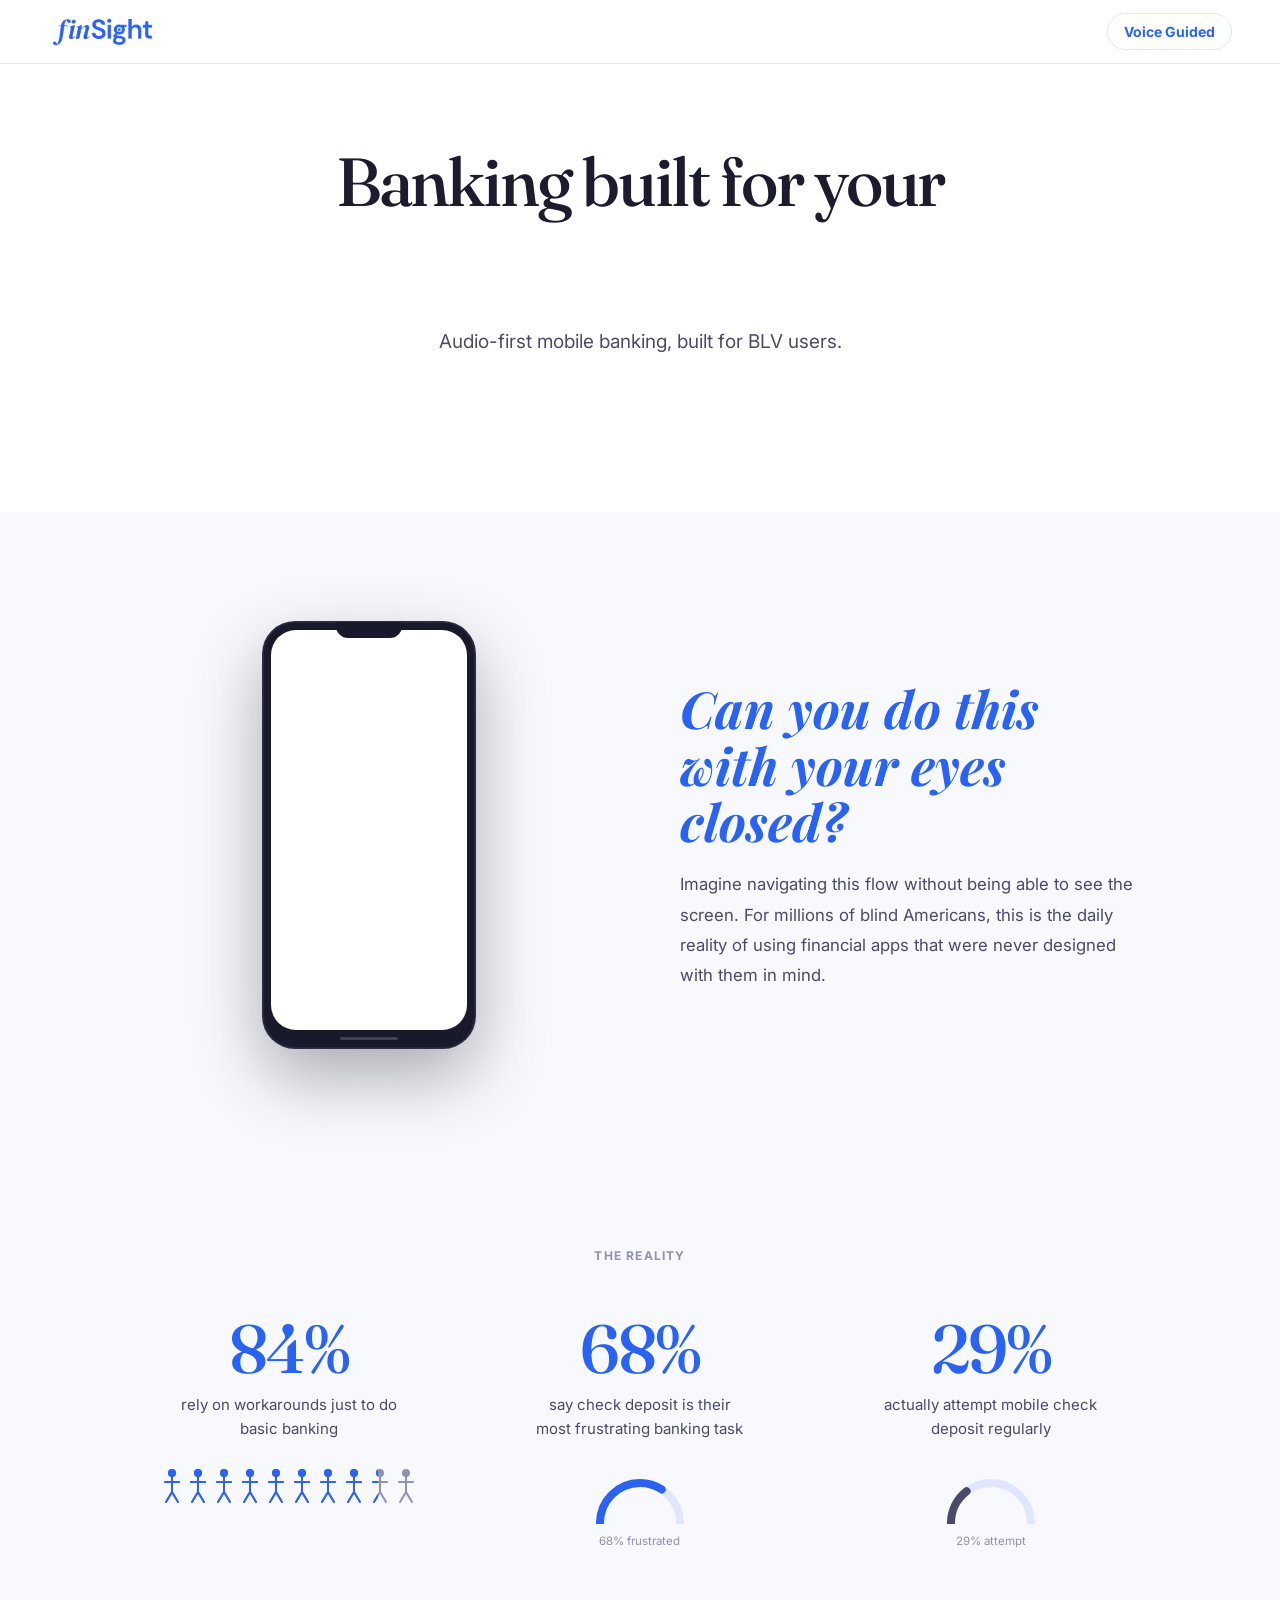
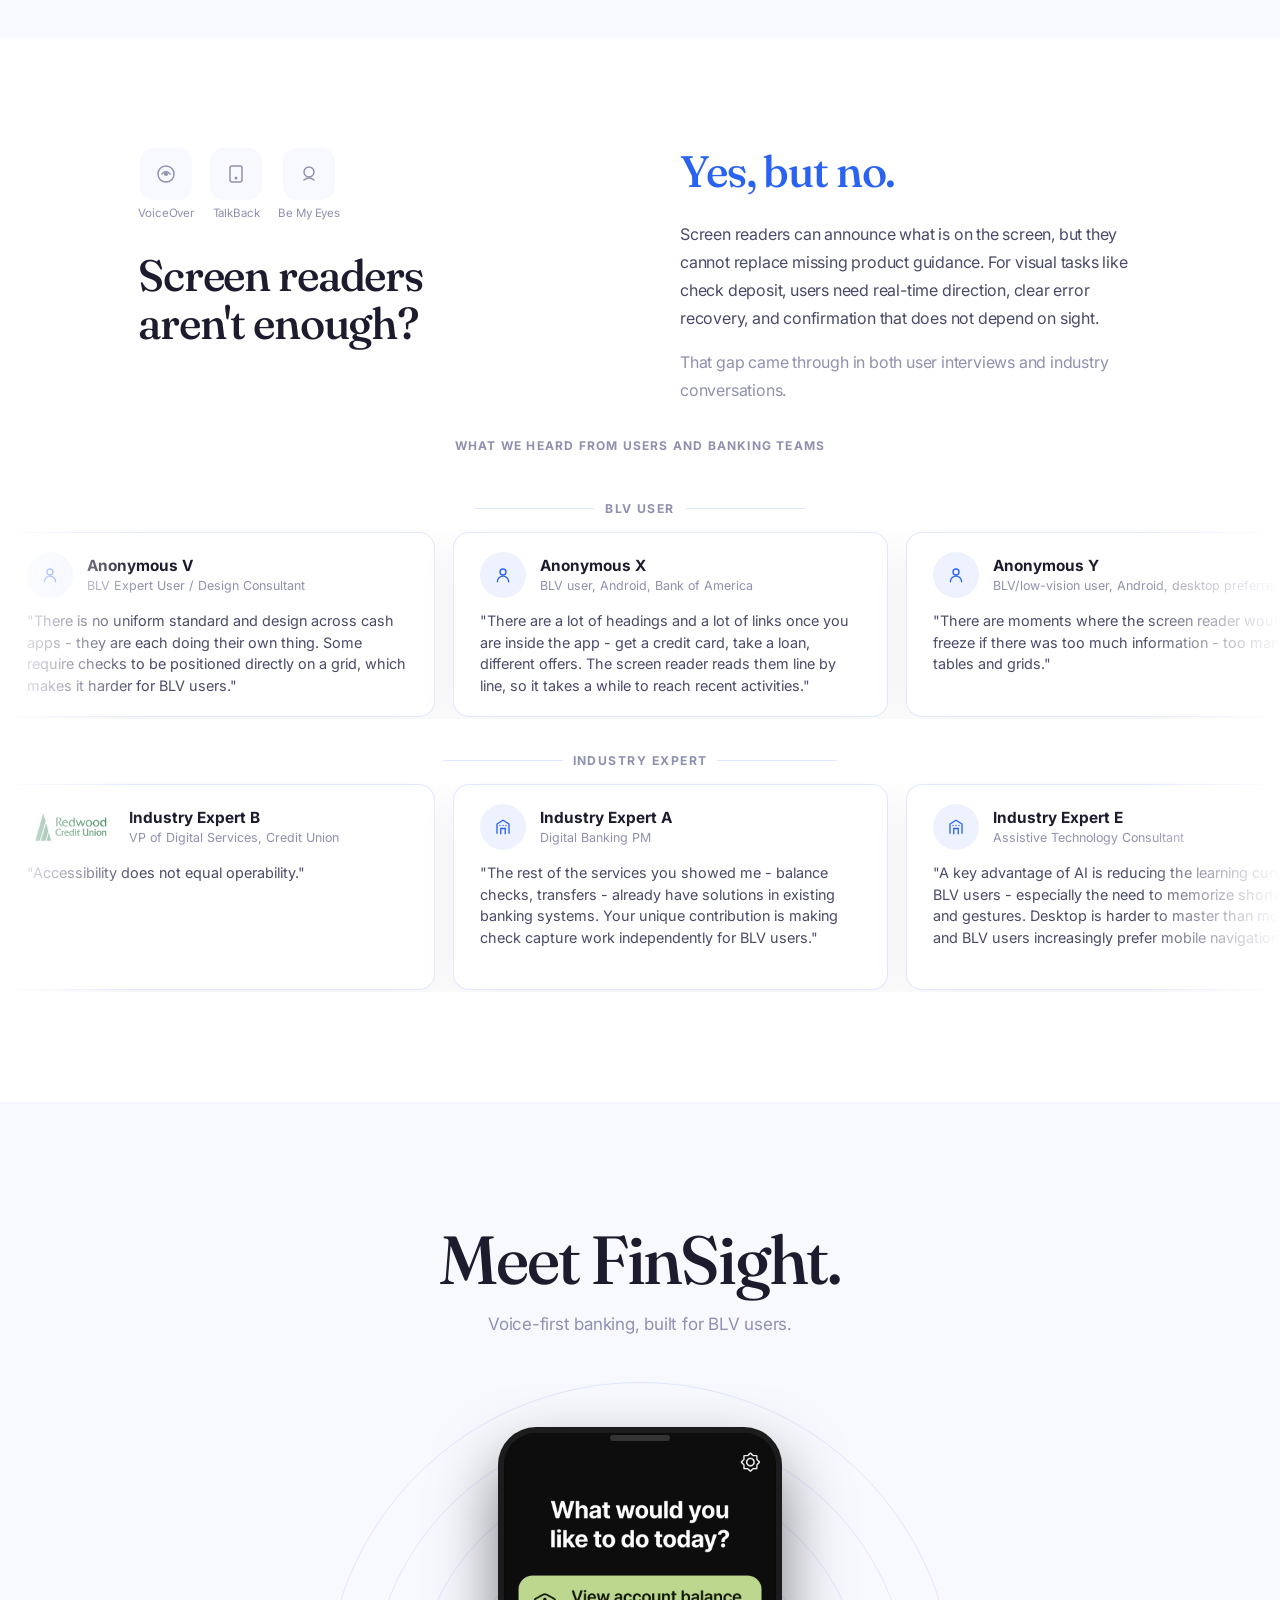
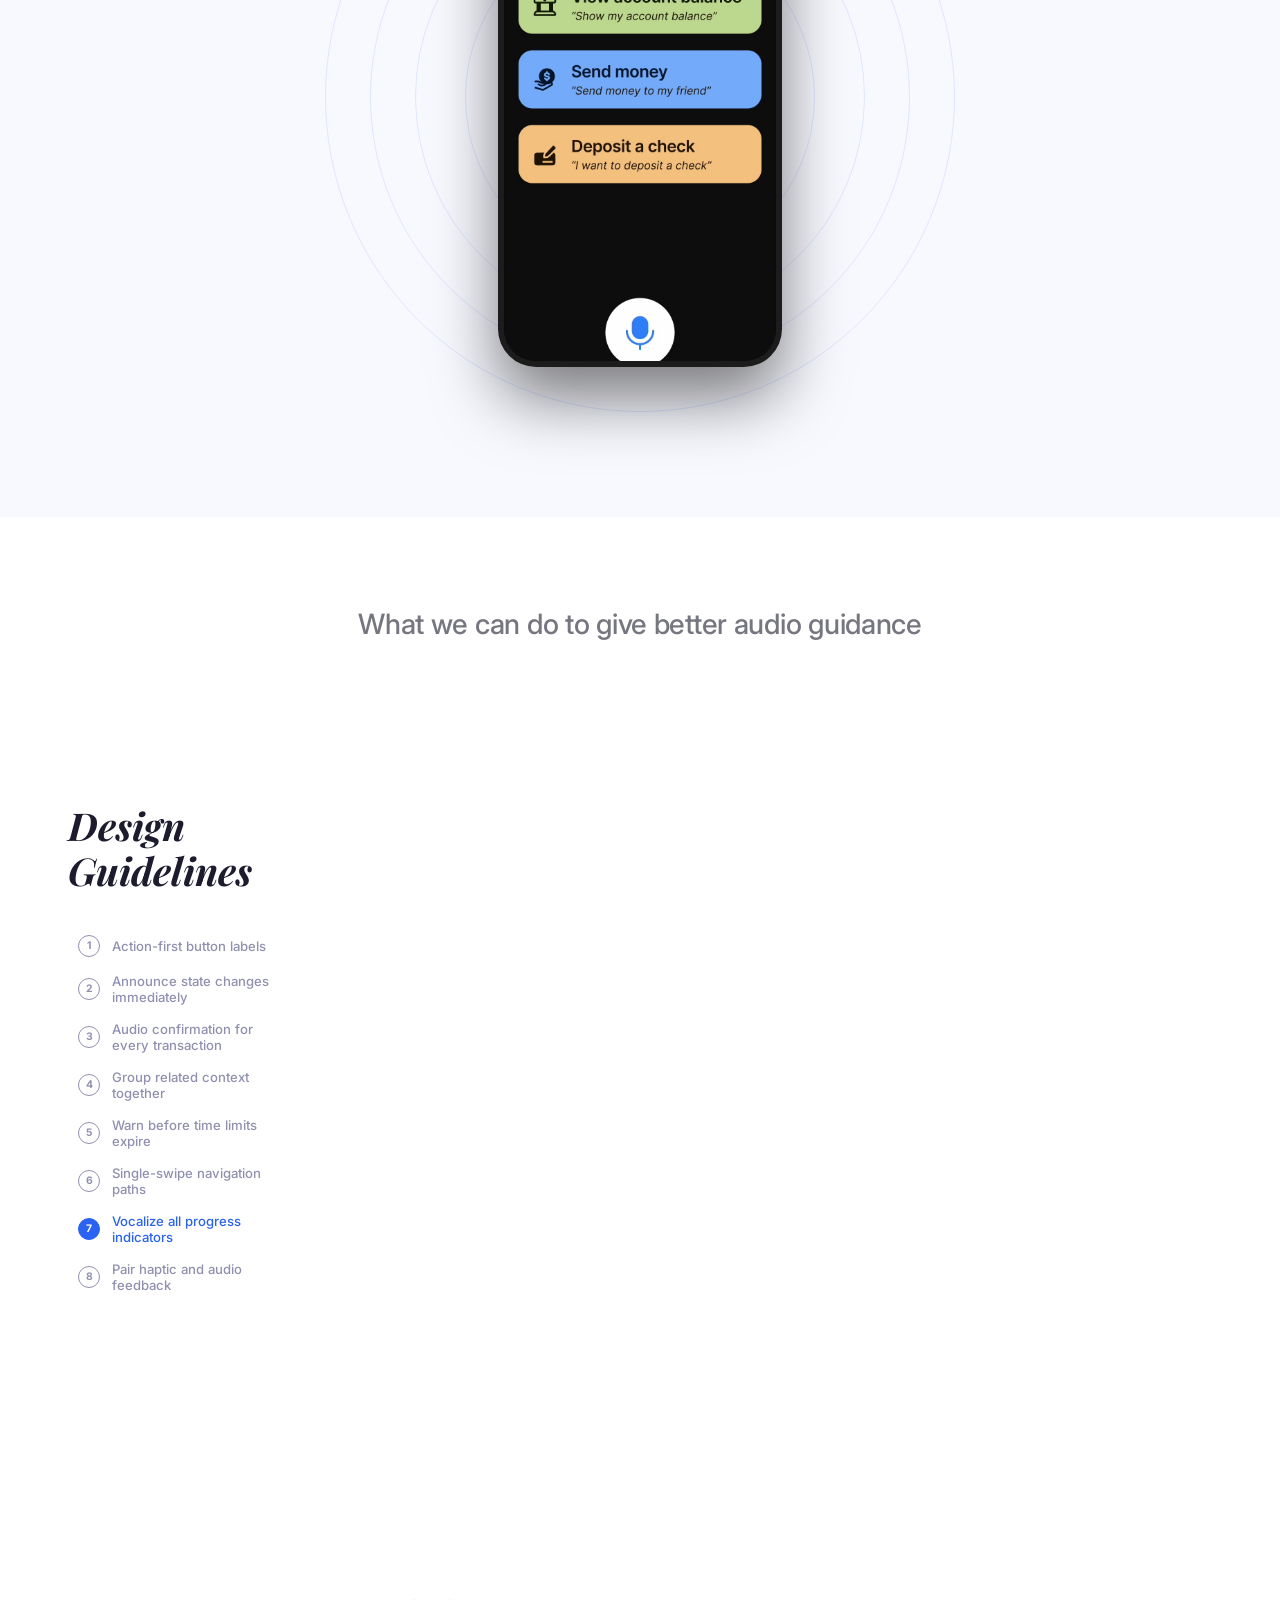
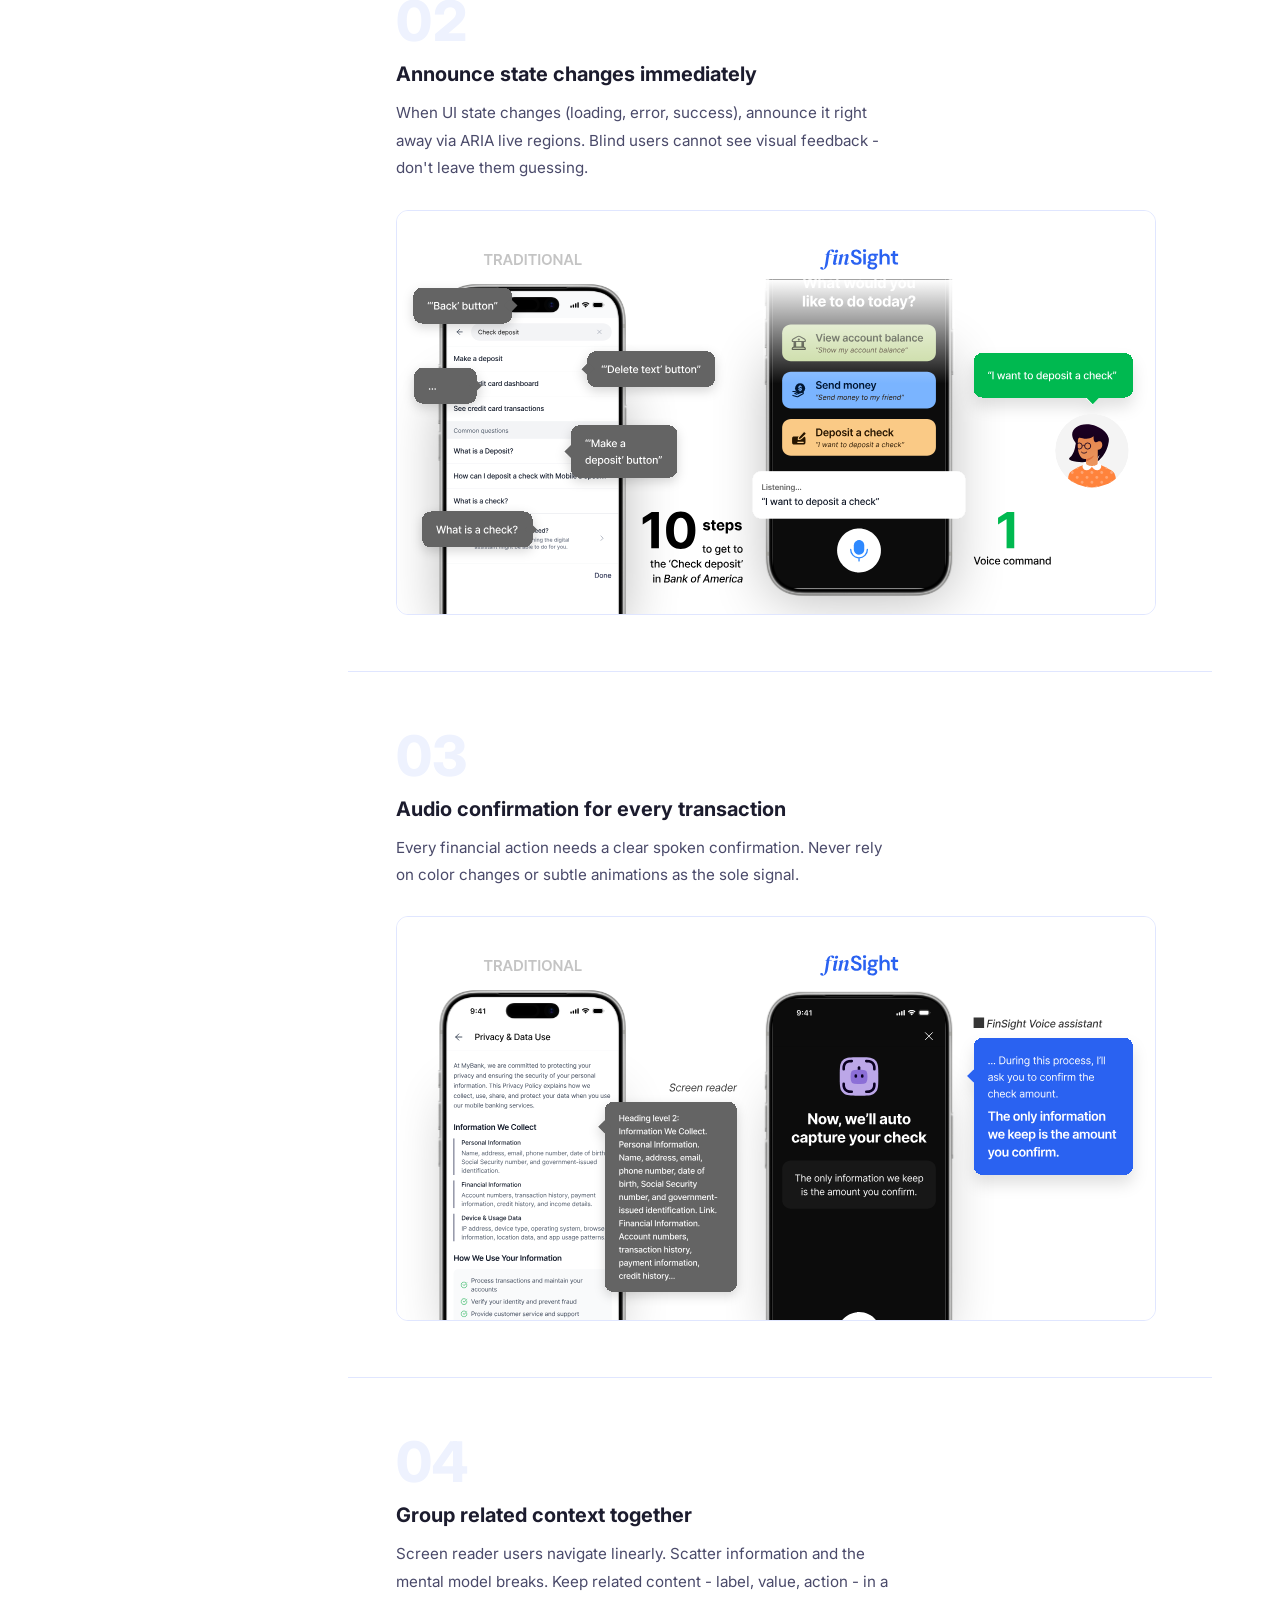
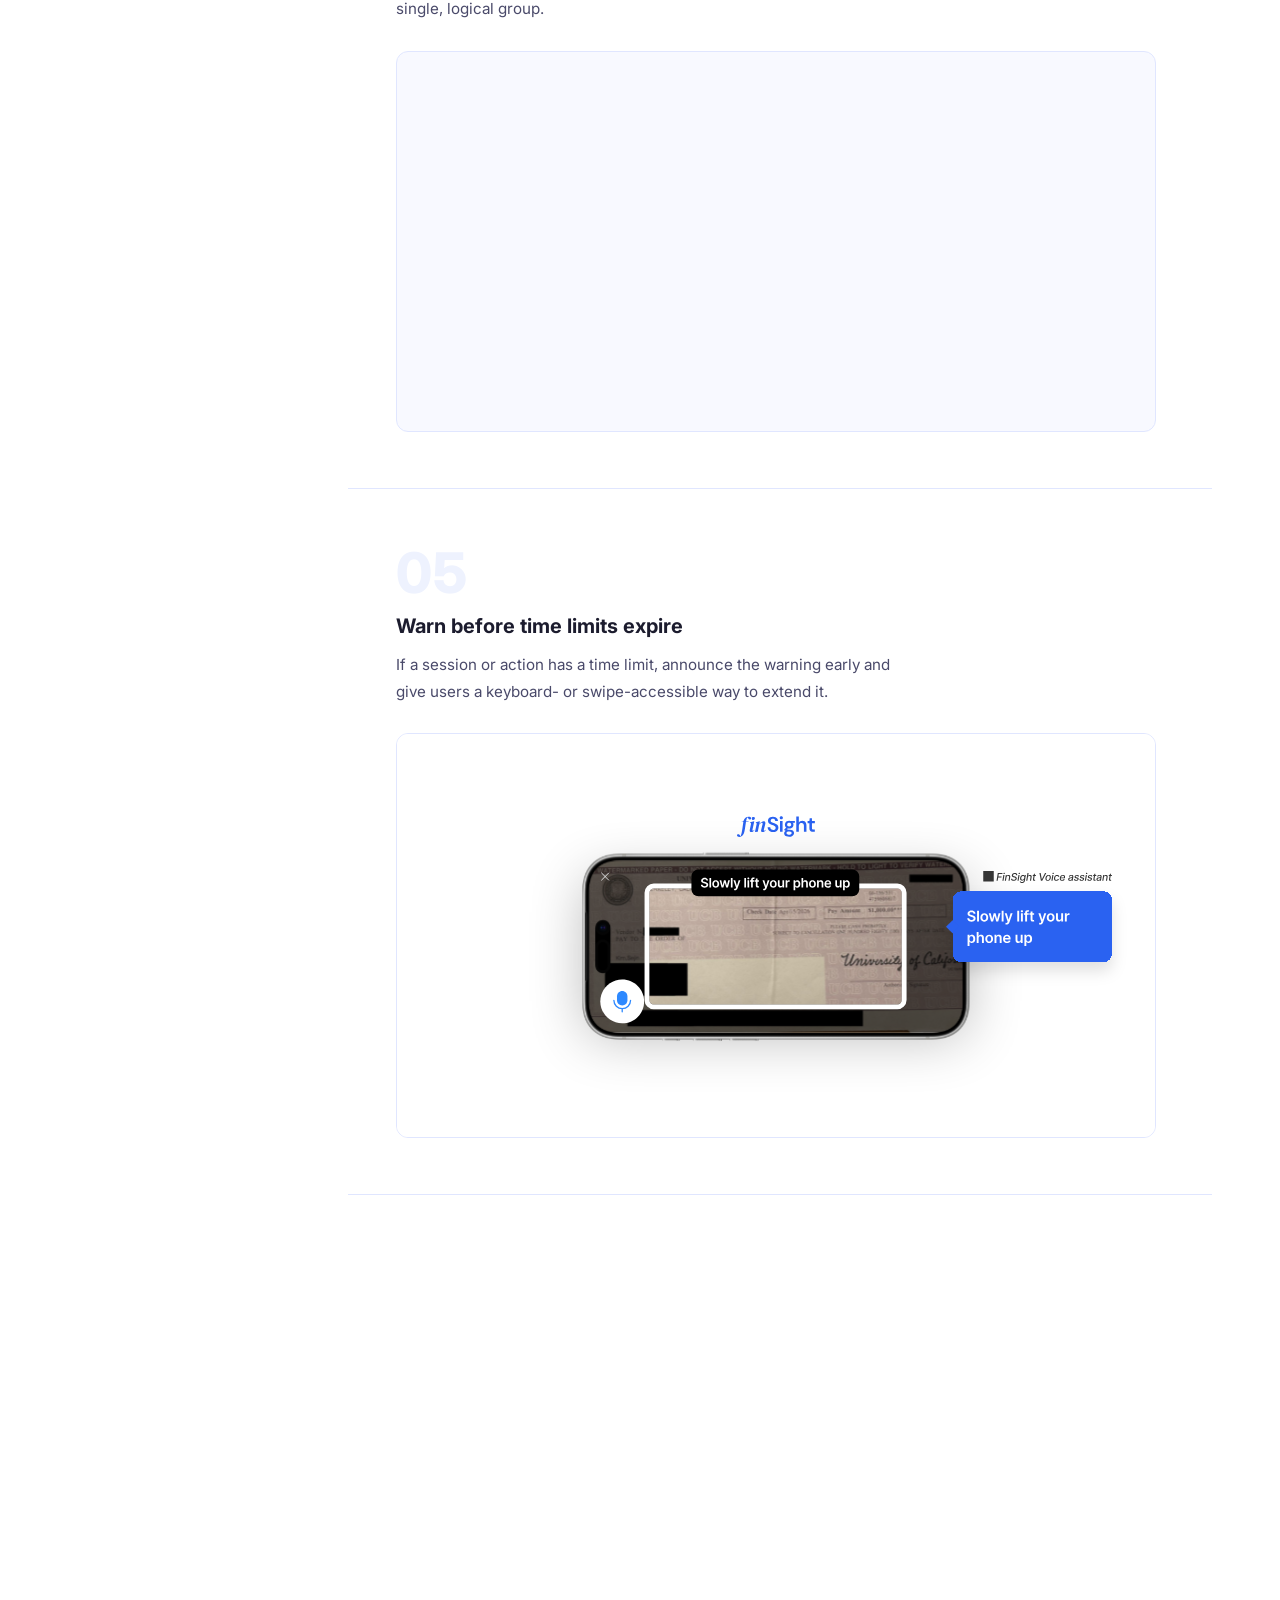
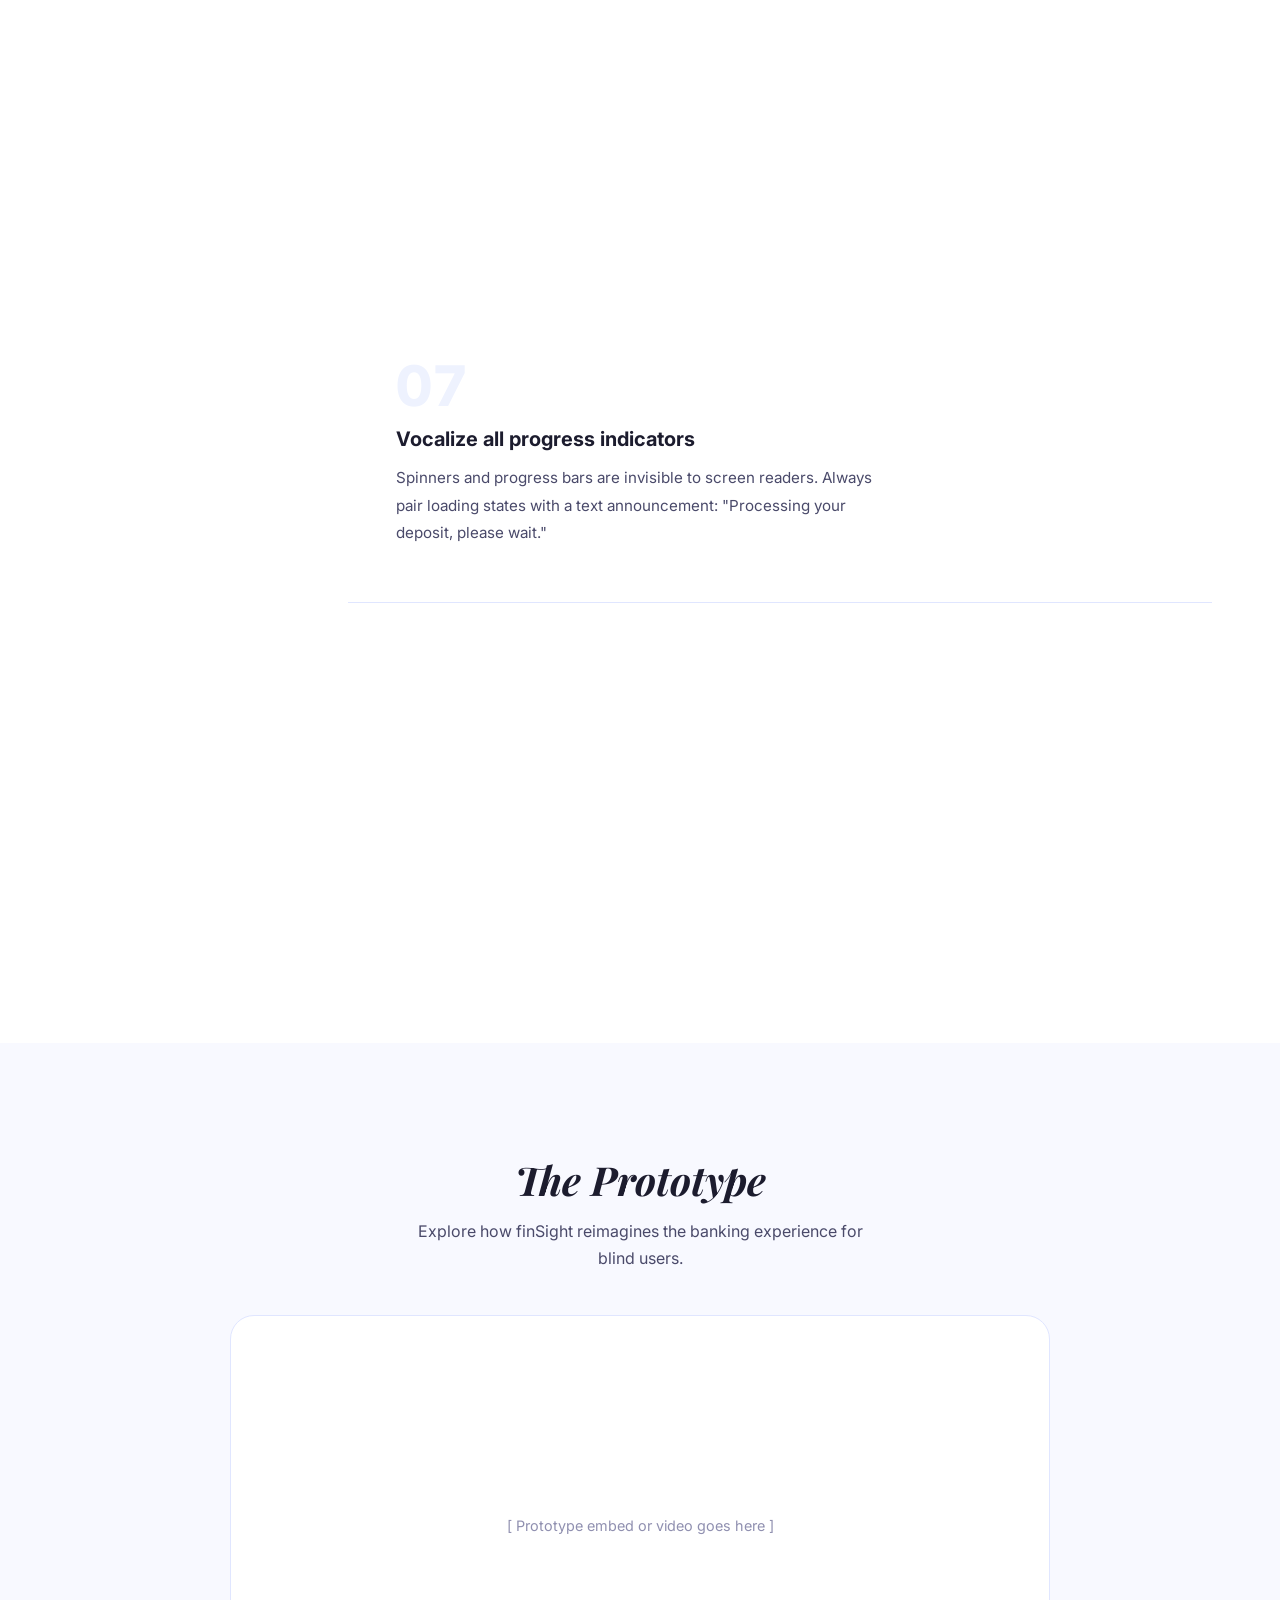
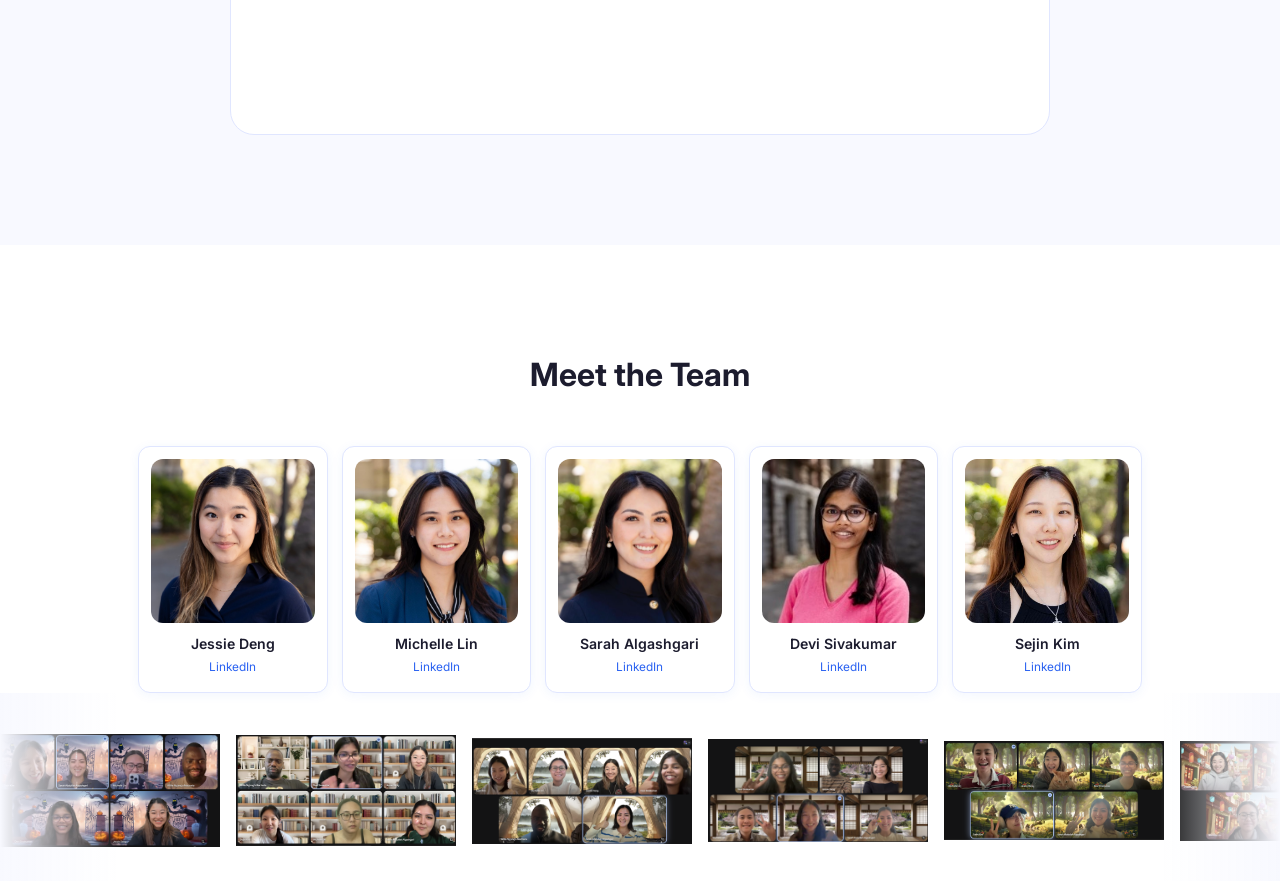
==== index.html @ 38df0f7b "Added labels and alt text" ====
<!DOCTYPE html>
<html lang="en">
<head>
  <meta charset="UTF-8" />
  <meta name="viewport" content="width=device-width, initial-scale=1.0" />
  <title>FinSight - Accessible Banking</title>
  <link rel="preconnect" href="https://fonts.googleapis.com">
  <link rel="preconnect" href="https://fonts.gstatic.com" crossorigin>
  <link href="https://fonts.googleapis.com/css2?family=Fraunces:wght@500&family=Playfair+Display:ital@1&family=Inter:wght@300;400;500;600;700;800&display=swap" rel="stylesheet">
  <link rel="stylesheet" href="styles.css" />
</head>
<body>

  <!-- NAVBAR -->
  <nav class="navbar" id="navbar" aria-label="Main navigation">
    <a href="#hero" class="nav-brand" aria-label="FinSight home">
      <img src="assets/logo.jpeg" alt="FinSight logo" class="nav-logo" data-alt="nav.logoAlt" />
    </a>
    <a href="voice.html" class="voice-mode-link" aria-label="Open Voice Guided mode">
      Voice Guided
    </a>
  </nav>

  <!-- HERO -->
  <section class="hero" id="hero" aria-labelledby="hero-headline">
    <div class="container hero-inner">

      <h1 class="hero-headline fade-up delay-1" id="hero-headline">
        <span data-content="hero.headlinePrefix"></span><br>
        <span class="hero-headline-line2">
          <span class="cycling-word-wrapper" id="cyclingWrapper" aria-live="polite">
            <span class="cycling-word" id="cyclingWord"></span>
          </span>
        </span>
      </h1>

      <p class="hero-sub fade-up delay-2" data-content="hero.subtitle"></p>
    </div>
  </section>

  <!-- CHALLENGE -->
  <section class="challenge-section" id="problem" aria-labelledby="challenge-heading">
    <div class="challenge-inner container">

      <div class="phone-wrap">
        <div class="phone-frame challenge-phone-frame" id="challengePhoneFrame" role="group" data-aria-label="challenge.phone.mockupLabel">
          <div class="phone-notch" aria-hidden="true"></div>
          <div class="phone-screen-wrap">

            <div class="screen s1 active" data-aria-label="challenge.phone.balanceScreenLabel">
              <div class="app-header">
                <span class="app-bank-name" data-content="challenge.phone.bankName"></span>
                <span class="app-time" data-content="challenge.phone.time"></span>
              </div>
              <div class="app-balance-label" data-content="challenge.phone.balanceLabel"></div>
              <div class="app-balance" data-content="challenge.phone.balance"></div>
              <div class="app-actions-row">
                <button class="app-action" data-content="challenge.phone.actions.0" data-aria-label="challenge.phone.actionLabels.0"></button>
                <button class="app-action primary" data-content="challenge.phone.actions.1" data-aria-label="challenge.phone.actionLabels.1"></button>
                <button class="app-action" data-content="challenge.phone.actions.2" data-aria-label="challenge.phone.actionLabels.2"></button>
              </div>
              <div class="app-recent-label" data-content="challenge.phone.recentLabel"></div>
              <div class="app-tx">
                <span class="tx-name" data-content="challenge.phone.transactions.0.name"></span>
                <span class="tx-amt" data-content="challenge.phone.transactions.0.amount"></span>
              </div>
              <div class="app-tx">
                <span class="tx-name" data-content="challenge.phone.transactions.1.name"></span>
                <span class="tx-amt" data-content="challenge.phone.transactions.1.amount"></span>
              </div>
            </div>

            <div class="screen s2" data-aria-label="challenge.phone.unlabeledScreenLabel">
              <div class="app-header s2-header">
                <span data-content="challenge.phone.depositTitle"></span>
              </div>
              <div class="screen-reader-problem">
                <div class="sr-terminal" data-html="challenge.phone.screenReaderOutputHtml"></div>
                <button class="problem-deposit-button" data-content="challenge.phone.problemDepositAction" data-aria-label="challenge.phone.problemDepositActionLabel"></button>
              </div>
            </div>

            <div class="screen s3 problem-form-screen" data-aria-label="challenge.phone.formScreenLabel">
              <div class="app-header">
                <span data-content="challenge.phone.depositTitle"></span>
              </div>
              <div class="problem-form-fields" aria-hidden="true">
                <div class="problem-field short"></div>
                <div class="problem-field"></div>
                <div class="problem-field"></div>
                <div class="problem-field"></div>
              </div>
            </div>

            <div class="screen s4 problem-camera-screen" data-aria-label="challenge.phone.cameraScreenLabel">
              <div class="camera-area">
                <div class="camera-frame">
                  <div class="corner tl"></div>
                  <div class="corner tr"></div>
                  <div class="corner bl"></div>
                  <div class="corner br"></div>
                  <div class="scan-line"></div>
                </div>
                <p class="camera-hint" data-content="challenge.phone.cameraHint"></p>
              </div>
            </div>

            <div class="screen s5 problem-camera-screen problem-error-screen" data-aria-label="challenge.phone.darkErrorScreenLabel">
              <div class="problem-camera-stage">
                <div class="problem-camera-outline">
                  <div class="problem-check-shape"></div>
                </div>
                <div class="problem-banner error" data-content="challenge.phone.imageTooDarkError"></div>
              </div>
            </div>

            <div class="screen s6 problem-camera-screen problem-error-screen" data-aria-label="challenge.phone.frameErrorScreenLabel">
              <div class="problem-camera-stage">
                <div class="problem-camera-outline is-misaligned">
                  <div class="problem-check-shape"></div>
                </div>
                <div class="problem-banner error" data-content="challenge.phone.checkNotInFrameError"></div>
              </div>
            </div>

            <div class="screen s7 problem-camera-screen" data-aria-label="challenge.phone.successScreenLabel">
              <div class="problem-camera-stage is-success">
                <div class="problem-camera-outline">
                  <div class="problem-check-shape"></div>
                </div>
                <div class="problem-banner success" data-content="challenge.phone.checkCaptured"></div>
              </div>
            </div>

          </div>
          <div class="phone-home-bar" aria-hidden="true"></div>
        </div>
      </div>

      <div class="challenge-text">
        <h2 class="challenge-heading" id="challenge-heading" data-content="challenge.heading"></h2>
        <p class="challenge-body" data-content="challenge.body"></p>
      </div>

    </div>
  </section>

  <!-- STATS -->
  <section class="stats-section" id="stats" aria-labelledby="stats-label">
    <div class="container">
      <p class="section-label" id="stats-label" data-content="stats.label"></p>
      <div class="stats-grid">
        <div class="stat-block fade-up" role="group" data-aria-label="stats.items.0.accessibleLabel">
          <div class="stat-number" data-stat-index="0">0%</div>
          <p class="stat-label" data-content="stats.items.0.label"></p>
          <div class="stat-viz" aria-hidden="true">
            <div class="figures-row" id="figuresRow"></div>
          </div>
        </div>

        <div class="stat-block fade-up delay-1" role="group" data-aria-label="stats.items.1.accessibleLabel">
          <div class="stat-number" data-stat-index="1">0%</div>
          <p class="stat-label" data-content="stats.items.1.label"></p>
          <div class="stat-viz" aria-hidden="true">
            <div class="arcs-wrap">
              <div class="arc-item">
                <svg width="90" height="56" viewBox="0 0 90 56">
                  <path d="M 5 55 A 40 40 0 0 1 85 55" fill="none" stroke="var(--border)" stroke-width="8" stroke-linecap="round"/>
                  <path class="arc-path-frustrated" d="M 5 55 A 40 40 0 0 1 85 55" fill="none" stroke="var(--blue)" stroke-width="8" stroke-linecap="round" stroke-dasharray="126" stroke-dashoffset="126"/>
                </svg>
                <div class="arc-caption-text" data-content="stats.items.1.arcCaption"></div>
              </div>
            </div>
          </div>
        </div>

        <div class="stat-block fade-up delay-2" role="group" data-aria-label="stats.items.2.accessibleLabel">
          <div class="stat-number" data-stat-index="2">0%</div>
          <p class="stat-label" data-content="stats.items.2.label"></p>
          <div class="stat-viz" aria-hidden="true">
            <div class="arcs-wrap">
              <div class="arc-item">
                <svg width="90" height="56" viewBox="0 0 90 56">
                  <path d="M 5 55 A 40 40 0 0 1 85 55" fill="none" stroke="var(--border)" stroke-width="8" stroke-linecap="round"/>
                  <path class="arc-path-attempts" d="M 5 55 A 40 40 0 0 1 85 55" fill="none" stroke="var(--text-mid)" stroke-width="8" stroke-linecap="round" stroke-dasharray="126" stroke-dashoffset="126"/>
                </svg>
                <div class="arc-caption-text" data-content="stats.items.2.arcCaption"></div>
              </div>
            </div>
          </div>
        </div>
      </div>
    </div>
  </section>

  <!-- SCREEN READERS -->
  <section class="screen-readers" aria-labelledby="sr-headline">
    <div class="container">
      <div class="sr-grid">
        <div class="fade-up">
          <div class="sr-app-icons" data-aria-label="screenReaders.toolsLabel">
            <div class="app-icon-item">
              <div class="app-icon-placeholder" aria-hidden="true">
                <svg width="28" height="28" viewBox="0 0 28 28" fill="none">
                  <circle cx="14" cy="14" r="8" stroke="currentColor" stroke-width="1.5"/>
                  <path d="M10 14 Q14 9 18 14" stroke="currentColor" stroke-width="1.5" fill="none" stroke-linecap="round"/>
                  <circle cx="14" cy="14" r="2" fill="currentColor"/>
                </svg>
              </div>
              <div class="app-icon-label" data-content="screenReaders.tools.0"></div>
            </div>
            <div class="app-icon-item">
              <div class="app-icon-placeholder" aria-hidden="true">
                <svg width="28" height="28" viewBox="0 0 28 28" fill="none">
                  <rect x="8" y="6" width="12" height="16" rx="2" stroke="currentColor" stroke-width="1.5"/>
                  <circle cx="14" cy="18" r="1.5" fill="currentColor"/>
                </svg>
              </div>
              <div class="app-icon-label" data-content="screenReaders.tools.1"></div>
            </div>
            <div class="app-icon-item">
              <div class="app-icon-placeholder" aria-hidden="true">
                <svg width="28" height="28" viewBox="0 0 28 28" fill="none">
                  <circle cx="14" cy="12" r="5" stroke="currentColor" stroke-width="1.5"/>
                  <path d="M9 20 Q14 16 19 20" stroke="currentColor" stroke-width="1.5" fill="none" stroke-linecap="round"/>
                </svg>
              </div>
              <div class="app-icon-label" data-content="screenReaders.tools.2"></div>
            </div>
          </div>
          <h2 class="heading-lg sr-headline" id="sr-headline" data-html="screenReaders.headingHtml"></h2>
        </div>

        <div class="fade-up delay-1">
          <h3 class="heading-lg sr-answer" data-content="screenReaders.answer"></h3>
          <p class="sr-body-text" data-content="screenReaders.body"></p>
          <p class="sr-body-text sr-body-muted" data-content="screenReaders.subbody"></p>
        </div>
      </div>
    </div>
  </section>

  <!-- QUOTES -->
  <section class="quotes-section" aria-labelledby="quotes-label">
    <div class="container quotes-header">
      <p class="section-label" id="quotes-label" data-content="quotes.label"></p>
      <h2 class="quotes-heading" id="quotes-headline" data-content="quotes.heading"></h2>
    </div>

    <div class="quote-marquee" data-aria-label="quotes.rows.0.label">
      <div class="quote-row-label" data-content="quotes.rows.0.label"></div>
      <div class="quote-marquee-overflow">
        <div class="quote-track quote-track-left" id="blvQuoteTrack"></div>
      </div>
    </div>

    <div class="quote-marquee quote-marquee-experts" data-aria-label="quotes.rows.1.label">
      <div class="quote-row-label" data-content="quotes.rows.1.label"></div>
      <div class="quote-marquee-overflow">
        <div class="quote-track quote-track-right" id="expertQuoteTrack"></div>
      </div>
    </div>
  </section>

  <!-- MEET FINSIGHT -->
  <section class="meet-finsight" aria-labelledby="meet-headline">
    <div class="container">
      <h2 class="display-heading fade-up" id="meet-headline" data-content="meet.heading"></h2>
      <p class="body-lg fade-up delay-1" data-content="meet.subtitle"></p>

      <div class="phone-rings-wrap fade-up delay-2" role="img" data-aria-label="meet.app.mockupLabel">
        <div class="ring ring-1"></div>
        <div class="ring ring-2"></div>
        <div class="ring ring-3"></div>
        <div class="ring ring-4"></div>
        <div class="phone-portrait">
          <div class="meet-phone-notch" aria-hidden="true"></div>
          <div class="phone-portrait-screen">
            <div class="finsight-frame-demo" id="finsightFrameDemo"></div>
          </div>
        </div>
      </div>
    </div>
  </section>

  <!-- BRIDGE -->
  <section class="bridge-section" aria-label="Audio guidance transition">
    <div class="container">
      <p class="bridge-text" data-content="bridge.text"></p>
    </div>
  </section>

  <!-- DESIGN GUIDELINES -->
  <section class="guidelines-section" id="guidelines" aria-labelledby="guidelines-heading">
    <div class="guidelines-layout">
      <div class="guidelines-sticky">
        <h2 class="gl-heading" id="guidelines-heading" data-html="guidelines.headingHtml"></h2>
        <nav class="gl-nav" data-aria-label="guidelines.navLabel"></nav>
      </div>
      <div class="guidelines-scroll" id="guidelinesScroll"></div>
    </div>
  </section>

  <!-- PROTOTYPE -->
  <section class="prototype-section" id="prototype" aria-labelledby="prototype-heading">
    <div class="container">
      <h2 class="proto-heading" id="prototype-heading" data-content="prototype.heading"></h2>
      <p class="proto-sub" data-content="prototype.subtitle"></p>
      <div class="proto-embed">
        <p class="proto-placeholder" data-content="prototype.placeholder"></p>
      </div>
    </div>
  </section>

  <!-- TEAM -->
  <section class="team-section" id="team" aria-labelledby="team-heading">
    <div class="container">
      <h2 class="team-heading" id="team-heading" data-content="team.heading"></h2>
      <div class="team-cards-grid" id="teamCardsGrid"></div>
      <div class="marquee-overflow">
        <div class="marquee-scroll-track" id="teamMarqueeTrack"></div>
      </div>
    </div>
  </section>

  

  <script src="./content.js?v=2"></script>
  <script src="./script.js?v=2"></script>
</body>
</html>
---- styles.css ----
/* ── Custom Properties ── */
:root {
  --blue:       #2A62F1;
  --blue-dark:  #1E3FAA;
  --blue-light: #EEF2FE;
  --blue-mid:   #7EA0FF;
  --dark:       #0A0E1A;
  --dark-2:     #141826;
  --text:       #1C1C2E;
  --text-mid:   #4A4A6A;
  --text-light: #9090B0;
  --white:      #FFFFFF;
  --off-white:  #F8F9FF;
  --border:     #E0E6FF;

  --font-serif: 'Playfair Display', Georgia, serif;
  --font-display: 'Fraunces', Georgia, serif;
  --font-sans:  'Inter', system-ui, sans-serif;

  --radius:    12px;
  --radius-lg: 24px;
  --nav-h:     64px;
}

/* ── Reset & Base ── */
*, *::before, *::after { box-sizing: border-box; margin: 0; padding: 0; }
html { scroll-behavior: smooth; }
body {
  font-family: var(--font-sans);
  color: var(--text);
  background: var(--white);
  overflow-x: hidden;
}
.container {
  max-width: 1100px;
  margin: 0 auto;
  padding: 0 48px;
}

/* ── NAVBAR ── */
.navbar {
  position: fixed;
  top: 0; left: 0; right: 0;
  height: var(--nav-h);
  background: var(--white);
  border-bottom: 1px solid var(--border);
  display: flex;
  align-items: center;
  justify-content: space-between;
  padding: 0 48px;
  z-index: 1000;
  transition: box-shadow 0.3s;
}
.navbar.scrolled { box-shadow: 0 4px 24px rgba(42, 98, 241, 0.08); }
.nav-brand { display: flex; align-items: center; }
.nav-logo  { height: 34px; width: auto; }
.voice-mode-link {
  border: 1px solid var(--border);
  border-radius: 999px;
  color: var(--blue);
  font-size: 0.875rem;
  font-weight: 700;
  padding: 9px 16px;
  text-decoration: none;
  transition: background 0.2s ease, border-color 0.2s ease, color 0.2s ease;
}
.voice-mode-link:hover {
  background: var(--blue-light);
  border-color: rgba(42, 98, 241, 0.35);
  color: var(--blue-dark);
}
.voice-mode-link:focus-visible {
  outline: 3px solid var(--blue);
  outline-offset: 4px;
}
.nav-links {
  list-style: none;
  display: flex;
  gap: 36px;
}
.nav-links a {
  text-decoration: none;
  color: var(--text-mid);
  font-size: 0.875rem;
  font-weight: 500;
  letter-spacing: 0.02em;
  transition: color 0.2s;
}
.nav-links a:hover { color: var(--blue); }

/* ── HERO ── */
.hero {
  background: var(--white);
  padding: calc(var(--nav-h) + 80px) 0 120px;
  text-align: center;
  position: relative;
  overflow: hidden;
}
.hero-inner {
  position: relative;
  z-index: 2;
}
.hero-tag { margin-bottom: 28px; }
.tag-pill {
  display: inline-block;
  background: rgba(42, 98, 241, 0.15);
  color: var(--blue-light);
  border: 1px solid rgba(42, 98, 241, 0.25);
  border-radius: 6px;
  font-size: 12px;
  font-weight: 500;
  letter-spacing: 0.05em;
  padding: 4px 12px;
}
.hero-headline {
  font-family: var(--font-display);
  font-size: 68px;
  font-weight: 500;
  line-height: 1.09;
  letter-spacing: -2.11px;
  color: var(--text);
  margin-bottom: 24px;
}
.hero-headline-line2 {
  display: block;
  min-height: 1.26em;
  position: relative;
}
.cycling-word-wrapper {
  display: inline-block;
  position: relative;
  overflow: hidden;
  height: 1.26em;
  vertical-align: top;
}
.cycling-word {
  display: block;
  color: #2A62F1;
  line-height: 1.18;
  position: absolute;
  left: 0;
  top: 0;
  width: 100%;
  text-align: center;
  transform: translateY(0);
  opacity: 1;
  transition: transform 0.4s cubic-bezier(0.19,1,0.22,1), opacity 0.4s ease;
}
.cycling-word.exit {
  transform: translateY(-100%);
  opacity: 0;
}
.cycling-word.enter {
  transform: translateY(100%);
  opacity: 0;
  transition: none;
}
.hero-sub {
  font-size: 19px;
  font-weight: 400;
  line-height: 1.5;
  color: var(--text-mid);
  margin-bottom: 36px;
}
.hero-ctas {
  display: flex;
  justify-content: center;
  gap: 12px;
}
.btn {
  display: inline-flex;
  align-items: center;
  gap: 8px;
  font-family: var(--font-sans);
  font-size: 14px;
  font-weight: 500;
  line-height: 1;
  border: 1px solid transparent;
  cursor: pointer;
  text-decoration: none;
  transition: background 0.2s ease, color 0.2s ease, border-color 0.2s ease;
  white-space: nowrap;
  border-radius: 32px;
  padding: 12px 24px;
}
.btn-primary {
  background: var(--blue);
  color: #ffffff;
}
.btn-primary:hover { background: var(--blue-dark); }
.btn-secondary {
  background: rgba(255, 255, 255, 0.08);
  color: var(--white);
  border-color: rgba(255, 255, 255, 0.2);
}
.btn-secondary:hover { background: rgba(255, 255, 255, 0.15); }

/* Floating keyword pills */
.hero-keywords {
  position: absolute;
  inset: 0;
  pointer-events: none;
  z-index: 1;
}
.kw-pill {
  position: absolute;
  background: rgba(255, 255, 255, 0.05);
  color: rgba(255, 255, 255, 0.35);
  border: 1px solid rgba(255, 255, 255, 0.1);
  border-radius: 6px;
  font-size: 12px;
  font-weight: 500;
  padding: 4px 12px;
  white-space: nowrap;
  animation: float 4s ease-in-out infinite;
}
.kw-pill:nth-child(1) { top: 15%; left: 6%; --rot: -2deg; animation-delay: 0s; }
.kw-pill:nth-child(2) { top: 22%; right: 8%; --rot: 3deg; animation-delay: 0.8s; }
.kw-pill:nth-child(3) { bottom: 25%; left: 4%; --rot: 2deg; animation-delay: 1.6s; }
.kw-pill:nth-child(4) { bottom: 20%; right: 6%; --rot: -3deg; animation-delay: 2.4s; }
@keyframes float {
  0%, 100% { transform: translateY(0) rotate(var(--rot, 0deg)); }
  50% { transform: translateY(-8px) rotate(var(--rot, 0deg)); }
}

/* Fade-up scroll animation */
.fade-up {
  opacity: 0;
  transform: translateY(24px);
  transition: opacity 0.6s ease, transform 0.6s ease;
}
.fade-up.visible { opacity: 1; transform: translateY(0); }
.fade-up.delay-1 { transition-delay: 0.1s; }
.fade-up.delay-2 { transition-delay: 0.2s; }
.fade-up.delay-3 { transition-delay: 0.3s; }

/* ── CHALLENGE SECTION ── */
.challenge-section {
  background: var(--off-white);
  padding: 110px 0;
}
.challenge-inner {
  display: grid;
  grid-template-columns: 1fr 1fr;
  gap: 80px;
  align-items: center;
}

/* Phone */
.phone-wrap { display: flex; justify-content: center; }
.phone-frame {
  width: 212px;
  background: #18192A;
  border-radius: 32px;
  padding: 8px;
  box-shadow:
    0 0 0 1px #2E2F44,
    0 28px 70px rgba(0, 0, 0, 0.32),
    inset 0 0 0 1px rgba(255, 255, 255, 0.06);
  position: relative;
  display: flex;
  flex-direction: column;
}
.challenge-phone-frame.shake {
  animation: phoneShake 0.5s ease;
}
@keyframes phoneShake {
  0%, 100% { transform: translateX(0); }
  20% { transform: translateX(-7px); }
  40% { transform: translateX(7px); }
  60% { transform: translateX(-4px); }
  80% { transform: translateX(4px); }
}
.phone-notch {
  width: 66px;
  height: 16px;
  background: #18192A;
  border-radius: 0 0 12px 12px;
  position: absolute;
  top: 0;
  left: 50%;
  transform: translateX(-50%);
  z-index: 10;
}
.phone-screen-wrap {
  background: var(--white);
  border-radius: 25px;
  height: 400px;
  overflow: hidden;
  position: relative;
}
.phone-home-bar {
  width: 58px;
  height: 3px;
  background: rgba(255, 255, 255, 0.18);
  border-radius: 2px;
  margin: 7px auto 0;
}

/* Screens */
.screen {
  position: absolute;
  inset: 0;
  display: flex;
  flex-direction: column;
  opacity: 0;
  transform: translateX(18px);
  transition: opacity 0.4s ease, transform 0.4s ease;
  pointer-events: none;
}
.screen.active {
  opacity: 1;
  transform: translateX(0);
  pointer-events: auto;
}
.screen.exit {
  opacity: 0;
  transform: translateX(-18px);
}

/* S1 — Home */
.s1 .app-header {
  padding: 28px 16px 6px;
  display: flex;
  justify-content: space-between;
  align-items: center;
}
.s1 .app-bank-name {
  font-weight: 700;
  color: var(--blue);
  font-size: 0.8rem;
}
.s1 .app-time {
  font-size: 0.65rem;
  color: var(--text-light);
}
.app-balance-label {
  padding: 10px 16px 2px;
  font-size: 0.6rem;
  color: var(--text-light);
  text-transform: uppercase;
  letter-spacing: 0.1em;
}
.app-balance {
  padding: 2px 16px 14px;
  font-size: 1.65rem;
  font-weight: 800;
  color: var(--text);
  letter-spacing: -0.02em;
}
.app-actions-row {
  display: flex;
  gap: 7px;
  padding: 0 16px 14px;
}
.app-action {
  flex: 1;
  padding: 9px 4px;
  border-radius: 9px;
  border: 1.5px solid var(--border);
  background: var(--off-white);
  color: var(--text-mid);
  font-size: 0.62rem;
  font-weight: 600;
  cursor: default;
  font-family: var(--font-sans);
}
.app-action.primary {
  background: var(--blue);
  border-color: var(--blue);
  color: #fff;
}
.app-recent-label {
  padding: 0 16px 6px;
  font-size: 0.6rem;
  font-weight: 600;
  color: var(--text-light);
  text-transform: uppercase;
  letter-spacing: 0.1em;
}
.app-tx {
  display: flex;
  justify-content: space-between;
  padding: 8px 16px;
  border-top: 1px solid var(--border);
  font-size: 0.65rem;
}
.tx-name { color: var(--text-mid); font-weight: 500; }
.tx-amt  { color: var(--text); font-weight: 600; }

/* S2+ — Problem flow */
.s2 .app-header, .s3 .app-header { padding: 22px 16px 12px; font-size: 0.75rem; font-weight: 600; color: var(--text); border-bottom: 1px solid var(--border); }
.s2-header { color: var(--blue) !important; }
.screen-reader-problem {
  align-items: center;
  background: #fff;
  display: flex;
  flex: 1;
  flex-direction: column;
  justify-content: flex-end;
  padding: 18px;
}
.sr-terminal {
  background: #1a1a1a;
  border-radius: 6px;
  color: #fff;
  font-family: 'Courier New', monospace;
  font-size: 0.62rem;
  line-height: 1.4;
  margin-bottom: 12px;
  padding: 10px;
  text-align: center;
  width: 100%;
}
.problem-deposit-button {
  background: var(--blue);
  border: none;
  border-radius: 6px;
  color: #fff;
  font-family: var(--font-sans);
  font-size: 0.66rem;
  font-weight: 700;
  padding: 8px 14px;
}
.problem-form-screen {
  background: #fff;
}
.problem-form-fields {
  display: flex;
  flex: 1;
  flex-direction: column;
  gap: 12px;
  justify-content: center;
  padding: 24px 18px;
}
.problem-field {
  background: var(--off-white);
  border-radius: 6px;
  height: 34px;
}
.problem-field.short {
  background: var(--border);
  height: 24px;
}
.camera-area {
  flex: 1;
  display: flex;
  flex-direction: column;
  align-items: center;
  justify-content: center;
  background: #0A0A10;
  gap: 18px;
  padding: 24px;
}
.camera-frame {
  width: 148px;
  height: 84px;
  position: relative;
}
.corner {
  position: absolute;
  width: 14px;
  height: 14px;
  border-color: var(--blue);
  border-style: solid;
}
.corner.tl { top: 0; left: 0; border-width: 2px 0 0 2px; }
.corner.tr { top: 0; right: 0; border-width: 2px 2px 0 0; }
.corner.bl { bottom: 0; left: 0; border-width: 0 0 2px 2px; }
.corner.br { bottom: 0; right: 0; border-width: 0 2px 2px 0; }
.scan-line {
  position: absolute;
  left: 0; right: 0;
  height: 2px;
  background: linear-gradient(90deg, transparent, var(--blue), transparent);
  animation: scan 2s ease-in-out infinite;
  top: 0;
}
@keyframes scan {
  0%   { top: 0%;   opacity: 1; }
  90%  { top: 100%; opacity: 1; }
  100% { top: 100%; opacity: 0; }
}
.camera-hint {
  font-size: 0.58rem;
  color: rgba(255, 255, 255, 0.4);
  text-align: center;
  line-height: 1.5;
}
.problem-camera-screen {
  background: #000;
}
.problem-camera-stage {
  align-items: center;
  background: #000;
  display: flex;
  flex: 1;
  flex-direction: column;
  gap: 10px;
  justify-content: center;
  padding: 18px;
  position: relative;
}
.problem-camera-outline {
  align-items: center;
  aspect-ratio: 3 / 4;
  border: 2px solid rgba(255, 255, 255, 0.9);
  border-radius: 10px;
  display: flex;
  justify-content: center;
  width: 80%;
}
.problem-camera-outline.is-misaligned {
  transform: translateX(18px) rotate(3deg);
}
.problem-check-shape {
  aspect-ratio: 2 / 1;
  background: rgba(255, 255, 255, 0.12);
  border-radius: 5px;
  width: 58%;
}
.problem-banner {
  color: #fff;
  font-size: 0.62rem;
  font-weight: 700;
  left: 0;
  padding: 7px 8px;
  position: absolute;
  right: 0;
  text-align: center;
  top: 0;
}
.problem-banner.error { background: #C62828; }
.problem-banner.success { background: #2E7D32; }
.problem-camera-stage.is-success {
  box-shadow: inset 0 0 0 3px #2E7D32;
}

/* S3 — Processing */
.processing-wrap {
  flex: 1;
  display: flex;
  flex-direction: column;
  align-items: center;
  justify-content: center;
  gap: 14px;
}
.spinner-ring {
  width: 44px;
  height: 44px;
  border: 3px solid var(--blue-light);
  border-top-color: var(--blue);
  border-radius: 50%;
  animation: spin 0.85s linear infinite;
}
@keyframes spin { to { transform: rotate(360deg); } }
.processing-label {
  font-size: 0.72rem;
  font-weight: 600;
  color: var(--text-mid);
}
.processing-sub {
  font-size: 0.6rem;
  color: var(--text-light);
}

/* S4 — Success */
.success-header {
  padding: 22px 16px 12px;
  font-size: 0.75rem;
  font-weight: 700;
  color: #16a34a;
  border-bottom: 1px solid #dcfce7;
}
.success-wrap {
  flex: 1;
  display: flex;
  flex-direction: column;
  align-items: center;
  justify-content: center;
  gap: 8px;
  padding: 20px;
}
.success-icon {
  width: 52px;
  height: 52px;
  background: #dcfce7;
  color: #16a34a;
  border-radius: 50%;
  display: flex;
  align-items: center;
  justify-content: center;
  font-size: 1.3rem;
  font-weight: 700;
  margin-bottom: 4px;
}
.success-amount {
  font-size: 1.7rem;
  font-weight: 800;
  color: var(--text);
  letter-spacing: -0.02em;
}
.success-label {
  font-size: 0.68rem;
  font-weight: 600;
  color: var(--text-mid);
}
.success-sub {
  font-size: 0.6rem;
  color: var(--text-light);
  text-align: center;
  line-height: 1.5;
}
.success-ref {
  margin-top: 8px;
  font-size: 0.58rem;
  color: var(--text-light);
  background: var(--off-white);
  padding: 4px 10px;
  border-radius: 20px;
  border: 1px solid var(--border);
}

/* Challenge text */
.challenge-text { display: flex; flex-direction: column; gap: 20px; }
.challenge-heading {
  font-family: var(--font-serif);
  font-size: clamp(2.2rem, 4vw, 3.6rem);
  color: var(--blue);
  font-style: italic;
  line-height: 1.1;
}
.challenge-body {
  font-size: 1.05rem;
  color: var(--text-mid);
  line-height: 1.8;
}

/* ── STATS ── */
.stats-section {
  background: var(--off-white);
  padding: 90px 0;
}
.section-label {
  color: var(--text-light);
  font-size: 0.75rem;
  font-weight: 700;
  letter-spacing: 0.1em;
  margin-bottom: 48px;
  text-align: center;
  text-transform: uppercase;
}
.stats-grid {
  display: grid;
  grid-template-columns: repeat(3, minmax(0, 1fr));
  gap: 48px;
  text-align: center;
}
.stat-number {
  color: var(--blue);
  font-family: var(--font-display);
  font-size: 68px;
  font-weight: 500;
  letter-spacing: -2.11px;
  line-height: 1.09;
  margin-bottom: 8px;
  font-variant-numeric: tabular-nums;
}
.stat-label {
  color: var(--text-mid);
  font-size: 0.94rem;
  line-height: 1.55;
  margin: 0 auto 28px;
  margin-left: auto;
  margin-right: auto;
  max-width: 220px;
}
.stat-viz {
  margin-top: 24px;
}
.figures-row {
  display: flex;
  flex-wrap: wrap;
  gap: 4px;
  justify-content: center;
}
.figure-glyph {
  color: var(--text-light);
  display: inline-block;
  height: 36px;
  line-height: 0;
  position: relative;
  width: 22px;
}
.figure-base,
.figure-fill {
  display: block;
}
.figure-fill {
  color: var(--blue);
  inset: 0;
  overflow: hidden;
  position: absolute;
  white-space: nowrap;
}
.stick-figure {
  height: 36px;
  width: 22px;
}
.arcs-wrap {
  align-items: center;
  display: flex;
  gap: 16px;
  justify-content: center;
}
.arc-item { text-align: center; }
.arc-caption-text {
  color: var(--text-light);
  font-size: 0.72rem;
  margin-top: 6px;
}

/* ── SCREEN READERS ── */
.screen-readers {
  padding: 110px 0 34px;
}
.sr-grid {
  align-items: start;
  display: grid;
  gap: 80px;
  grid-template-columns: 1fr 1fr;
}
.heading-lg {
  font-family: var(--font-display);
  font-size: 44px;
  font-weight: 500;
  letter-spacing: -1.14px;
  line-height: 1.09;
}
.sr-app-icons {
  align-items: flex-end;
  display: flex;
  gap: 16px;
  margin-bottom: 32px;
}
.app-icon-item { text-align: center; }
.app-icon-placeholder {
  align-items: center;
  background: var(--off-white);
  border-radius: 14px;
  color: var(--text-light);
  display: flex;
  height: 52px;
  justify-content: center;
  margin: 0 auto 6px;
  width: 52px;
}
.app-icon-label {
  color: var(--text-light);
  font-size: 0.72rem;
  letter-spacing: -0.1px;
}
.sr-headline {
  color: var(--text);
}
.sr-answer {
  color: var(--blue);
  margin-bottom: 24px;
}
.sr-body-text {
  color: var(--text-mid);
  font-size: 1rem;
  letter-spacing: -0.2px;
  line-height: 1.75;
  max-width: 520px;
}
.sr-body-muted {
  color: var(--text-light);
  margin-top: 16px;
}

/* ── QUOTES ── */
.quotes-section {
  background: var(--white);
  overflow: hidden;
  padding: 0 0 110px;
}
.quotes-header {
  margin-bottom: 26px;
  text-align: center;
}
.quotes-heading {
  color: var(--text);
  font-size: 1.05rem;
  font-weight: 600;
  letter-spacing: -0.01em;
  line-height: 1.4;
  margin: 0 auto;
  max-width: 760px;
}
.quote-marquee {
  --quote-card-width: clamp(360px, 34vw, 560px);
  display: grid;
  gap: 14px;
  margin-top: 34px;
}
.quote-row-label {
  align-items: center;
  color: var(--text-light);
  display: flex;
  font-size: 0.76rem;
  font-weight: 700;
  gap: 10px;
  justify-content: center;
  letter-spacing: 0.12em;
  text-transform: uppercase;
}
.quote-row-label::before,
.quote-row-label::after {
  background: var(--border);
  content: '';
  height: 1px;
  max-width: 120px;
  width: 10vw;
}
.quote-marquee-overflow {
  overflow: hidden;
  position: relative;
}
.quote-marquee-overflow::before,
.quote-marquee-overflow::after {
  bottom: 0;
  content: '';
  pointer-events: none;
  position: absolute;
  top: 0;
  width: 140px;
  z-index: 2;
}
.quote-marquee-overflow::before {
  background: linear-gradient(90deg, var(--white), transparent);
  left: 0;
}
.quote-marquee-overflow::after {
  background: linear-gradient(270deg, var(--white), transparent);
  right: 0;
}
.quote-track {
  animation: quoteMarqueeLeft 42s linear infinite;
  display: flex;
  gap: clamp(12px, 1.4vw, 18px);
  padding: 2px 0;
  width: max-content;
}
.quote-track-right {
  animation-name: quoteMarqueeRight;
}
.quote-track:hover {
  animation-play-state: paused;
}
.quote-card {
  background: var(--white);
  border: 1px solid rgba(224, 230, 255, 0.9);
  border-radius: 16px;
  box-shadow: 0 12px 40px rgba(10, 14, 26, 0.05);
  flex: 0 0 var(--quote-card-width);
  min-height: 150px;
  padding: clamp(16px, 1.5vw, 22px) clamp(22px, 2vw, 30px);
  text-align: left;
}
.quote-card-top {
  align-items: center;
  display: flex;
  gap: 14px;
  margin-bottom: 12px;
}
.quote-avatar {
  align-items: center;
  background: var(--blue-light);
  border-radius: 50%;
  color: var(--blue);
  display: flex;
  flex: 0 0 46px;
  height: 46px;
  justify-content: center;
  width: 46px;
}
.quote-avatar-logo {
  background: var(--white);
  border-radius: 8px;
  flex-basis: 88px;
  overflow: hidden;
  width: 88px;
}
.quote-logo {
  display: block;
  height: 30px;
  max-height: 30px;
  max-width: 72px;
  object-fit: contain;
  width: 72px;
}
.quote-avatar-logo .quote-logo {
  flex: 0 0 auto;
  min-height: 0;
  min-width: 0;
  object-fit: contain;
}
.quote-person {
  color: var(--text);
  font-size: 0.96rem;
  font-weight: 700;
  line-height: 1.2;
}
.quote-type {
  color: var(--text-light);
  font-size: 0.78rem;
  margin-top: 3px;
}
.quote-card-text {
  color: var(--text-mid);
  font-size: clamp(0.9rem, 1vw, 1.02rem);
  line-height: 1.5;
}
@keyframes quoteMarqueeLeft {
  0% { transform: translateX(0); }
  100% { transform: translateX(-50%); }
}
@keyframes quoteMarqueeRight {
  0% { transform: translateX(-50%); }
  100% { transform: translateX(0); }
}

/* ── MEET FINSIGHT ── */
.meet-finsight {
  background: var(--off-white);
  overflow: hidden;
  padding: 120px 0;
  position: relative;
  text-align: center;
}
.display-heading {
  color: var(--text);
  font-family: var(--font-display);
  font-size: 68px;
  font-weight: 500;
  letter-spacing: -2.11px;
  line-height: 1.09;
}
.body-lg {
  color: var(--text-light);
  font-size: 17px;
  font-weight: 400;
  letter-spacing: -0.22px;
  line-height: 1.47;
}
.meet-finsight .display-heading { color: var(--text); }
.meet-finsight .body-lg {
  color: var(--text-light);
  margin-bottom: 60px;
  margin-top: 16px;
}
.phone-rings-wrap {
  align-items: center;
  display: inline-flex;
  height: 600px;
  justify-content: center;
  position: relative;
  width: 600px;
}
.ring {
  border: 1px solid var(--border);
  border-radius: 50%;
  position: absolute;
}
.ring-1 { height: 350px; width: 350px; }
.ring-2 { height: 450px; width: 450px; }
.ring-3 { height: 540px; width: 540px; }
.ring-4 { height: 630px; width: 630px; }
.phone-portrait {
  align-items: center;
  background: #1c1c1c;
  border-radius: 38px;
  box-shadow: rgba(0, 0, 0, 0.5) 0 32px 64px;
  display: flex;
  flex-direction: column;
  height: 540px;
  justify-content: center;
  overflow: hidden;
  position: relative;
  width: 284px;
  z-index: 2;
}
.phone-portrait-screen {
  align-items: center;
  background: #2a2a2a;
  border-radius: 32px;
  display: flex;
  flex-direction: column;
  height: calc(100% - 12px);
  justify-content: center;
  overflow: hidden;
  width: calc(100% - 12px);
}
.meet-phone-notch {
  background: #333;
  border-radius: 3px;
  height: 6px;
  left: 50%;
  position: absolute;
  top: 8px;
  transform: translateX(-50%);
  width: 60px;
  z-index: 3;
}
.finsight-frame-demo {
  background: #080808;
  height: 100%;
  overflow: hidden;
  position: relative;
  width: 100%;
}
.finsight-frame {
  display: block;
  height: 100%;
  inset: 0;
  object-fit: cover;
  opacity: 0;
  position: absolute;
  transition: opacity 0.45s ease;
  width: 100%;
}
.finsight-frame.active {
  opacity: 1;
}

/* ── BRIDGE ── */
.bridge-section { padding: 90px 0; text-align: center; }
.bridge-text {
  font-size: clamp(1.2rem, 2.5vw, 1.75rem);
  color: var(--text);
  font-weight: 500;
  opacity: 0.6;
  letter-spacing: -0.01em;
}

/* ── GUIDELINES ── */
.guidelines-section { padding: 0 0 140px; }
.guidelines-layout {
  display: grid;
  grid-template-columns: 280px minmax(0, 1fr);
  max-width: 1240px;
  margin: 0 auto;
  padding: 0 48px;
}
.guidelines-sticky {
  position: sticky;
  top: calc(var(--nav-h) + 48px);
  align-self: start;
  height: fit-content;
  padding: 72px 48px 0 0;
}
.gl-heading {
  font-family: var(--font-serif);
  font-size: 2.4rem;
  line-height: 1.15;
  color: var(--text);
  margin-bottom: 36px;
  font-style: italic;
}
.gl-nav {
  display: flex;
  flex-direction: column;
  gap: 2px;
}
.gl-nav-item {
  display: flex;
  align-items: center;
  gap: 12px;
  padding: 7px 10px;
  border-radius: 8px;
  color: var(--text-light);
  font-size: 0.82rem;
  font-weight: 500;
  text-decoration: none;
  transition: color 0.25s, background 0.25s;
}
.gl-nav-item:hover { color: var(--text-mid); background: var(--off-white); }
.gl-nav-item.active { color: var(--blue); }
.gl-num {
  width: 22px;
  height: 22px;
  border-radius: 50%;
  border: 1.5px solid currentColor;
  display: flex;
  align-items: center;
  justify-content: center;
  font-size: 0.65rem;
  font-weight: 700;
  flex-shrink: 0;
  transition: background 0.25s, border-color 0.25s, color 0.25s;
}
.gl-nav-item.active .gl-num {
  background: var(--blue);
  border-color: var(--blue);
  color: #fff;
}

/* Guideline Cards */
.guidelines-scroll { padding-top: 72px; }
.gl-card {
  padding: 56px 0 56px 48px;
  border-bottom: 1px solid var(--border);
  opacity: 0;
  transform: translateY(24px);
  transition: opacity 0.55s ease, transform 0.55s ease;
}
.gl-card.visible { opacity: 1; transform: translateY(0); }
.gl-card:last-child { border-bottom: none; }
.gl-card-media {
  background: var(--off-white);
  border: 1px solid var(--border);
  border-radius: var(--radius);
  margin-top: 28px;
  max-width: 760px;
  overflow: hidden;
}
.gl-card-media img,
.gl-card-media video {
  display: block;
  height: auto;
  width: 100%;
}
.gl-card-num {
  font-size: 3.5rem;
  font-weight: 800;
  color: var(--blue-light);
  line-height: 1;
  margin-bottom: 12px;
  font-variant-numeric: tabular-nums;
}
.gl-card-title {
  font-size: 1.25rem;
  font-weight: 700;
  color: var(--text);
  margin-bottom: 12px;
  line-height: 1.3;
}
.gl-card-body {
  font-size: 0.95rem;
  color: var(--text-mid);
  line-height: 1.8;
  max-width: 500px;
}

/* ── PROTOTYPE ── */
.prototype-section {
  background: var(--off-white);
  padding: 110px 0;
  text-align: center;
}
.proto-heading {
  font-family: var(--font-serif);
  font-size: 2.5rem;
  font-style: italic;
  color: var(--text);
  margin-bottom: 12px;
}
.proto-sub {
  font-size: 1rem;
  color: var(--text-mid);
  max-width: 480px;
  margin: 0 auto 44px;
  line-height: 1.65;
}
.proto-embed {
  background: var(--white);
  border: 1px solid var(--border);
  border-radius: var(--radius-lg);
  min-height: 420px;
  display: flex;
  align-items: center;
  justify-content: center;
  max-width: 820px;
  margin: 0 auto;
}
.proto-placeholder {
  color: var(--text-light);
  font-size: 0.9rem;
}

/* ── TEAM ── */
.team-section {
  background: var(--white);
  padding: 110px 0 0;
  text-align: center;
}
.team-heading {
  font-size: 2rem;
  font-weight: 700;
  color: var(--text);
  margin-bottom: 52px;
}

.team-cards-grid {
  display: grid;
  grid-template-columns: repeat(5, minmax(0, 1fr));
  gap: 14px;
}
.team-member-card {
  background: var(--white);
  border-radius: var(--radius);
  padding: 12px 12px 18px;
  text-align: center;
  border: 1px solid var(--border);
  box-shadow: 0 2px 12px rgba(42, 98, 241, 0.06);
  display: flex;
  flex-direction: column;
  align-items: center;
}
.team-member-photo {
  width: 100%;
  aspect-ratio: 1;
  border-radius: var(--radius);
  display: block;
  height: auto;
  margin-bottom: 12px;
  object-fit: cover;
  object-position: center top;
}
.team-member-photo-placeholder {
  align-items: center;
  aspect-ratio: 1;
  background: var(--blue-light);
  color: var(--blue);
  display: flex;
  font-size: 1.25rem;
  font-weight: 700;
  justify-content: center;
}
.member-name {
  font-size: 0.88rem;
  font-weight: 600;
  color: var(--text);
  margin-bottom: 8px;
}
.member-linkedin {
  font-size: 0.74rem;
  color: var(--blue);
  text-decoration: none;
  transition: opacity 0.2s;
  margin-top: auto;
}
.member-linkedin:hover { opacity: 0.7; }

/* ── PHOTOS MARQUEE ── */
.photos-marquee-wrap {
  margin-top: 96px;
  padding: 48px 0 0;
}
.marquee-section-heading {
  text-align: center;
  color: var(--text-light);
  font-size: 0.75rem;
  font-weight: 600;
  letter-spacing: 0.12em;
  text-transform: uppercase;
  margin-bottom: 32px;
}
.marquee-overflow {
  margin-left: calc(50% - 50vw);
  margin-right: calc(50% - 50vw);
  overflow: hidden;
  padding-top: 8px;
  position: relative;
  width: 100vw;
}
.marquee-overflow::before,
.marquee-overflow::after {
  content: '';
  position: absolute;
  top: 0;
  bottom: 0;
  width: 120px;
  z-index: 2;
  pointer-events: none;
}
.marquee-overflow::before {
  left: 0;
  background: linear-gradient(90deg, var(--off-white), transparent);
}
.marquee-overflow::after {
  right: 0;
  background: linear-gradient(270deg, var(--off-white), transparent);
}
.marquee-scroll-track {
  display: flex;
  gap: 16px;
  width: max-content;
  animation: teamMarquee 35s linear infinite;
}
.marquee-scroll-track:hover { animation-play-state: paused; }
@keyframes teamMarquee {
  0%   { transform: translateX(0); }
  100% { transform: translateX(-50%); }
}
.marquee-scroll-photo {
  width: 220px;
  height: 180px;
  border-radius: 0;
  flex-shrink: 0;
  object-fit: contain;
  background: transparent;
  cursor: pointer;
  filter: none;
  transition: filter 0.3s ease;
}
.marquee-scroll-photo:hover { filter: brightness(0.96); }

@media (max-width: 768px) {
  .container { padding: 0 24px; }

  .stats-section { padding: 72px 0; }
  .stats-grid {
    grid-template-columns: 1fr;
    gap: 60px;
  }
  .stat-number {
    font-size: clamp(3.75rem, 18vw, 5.5rem);
    letter-spacing: -0.04em;
  }
  .screen-readers { padding: 88px 0 28px; }
  .sr-grid {
    grid-template-columns: 1fr;
    gap: 48px;
  }
  .quotes-section { padding: 0 0 88px; }
  .quote-marquee {
    --quote-card-width: min(84vw, 460px);
  }
  .quote-card {
    min-height: 150px;
    padding: 18px 22px;
  }
  .quote-marquee-overflow::before,
  .quote-marquee-overflow::after {
    width: 64px;
  }
  .heading-lg {
    font-size: 32px;
    letter-spacing: -0.8px;
  }
  .hero-headline {
    font-size: 40px;
    letter-spacing: -1.2px;
  }
  .meet-finsight { padding: 96px 0; }
  .display-heading {
    font-size: 48px;
    letter-spacing: -1.5px;
  }
  .phone-rings-wrap {
    height: 430px;
    width: min(430px, 100%);
  }
  .ring-1 { height: 250px; width: 250px; }
  .ring-2 { height: 320px; width: 320px; }
  .ring-3 { height: 390px; width: 390px; }
  .ring-4 { height: 450px; width: 450px; }
  .phone-portrait {
    border-radius: 32px;
    height: 410px;
    width: 216px;
  }
  .team-cards-grid {
    grid-template-columns: repeat(5, minmax(0, 1fr));
    gap: 16px;
  }
}

@media (max-width: 640px) {
  .quote-marquee {
    --quote-card-width: calc(100vw - 56px);
  }
  .quote-marquee-overflow::before,
  .quote-marquee-overflow::after {
    width: 36px;
  }
  .team-cards-grid { grid-template-columns: repeat(2, 1fr); }
}

@media (prefers-reduced-motion: reduce) {
  .quote-track,
  .marquee-scroll-track {
    animation: none;
  }
}
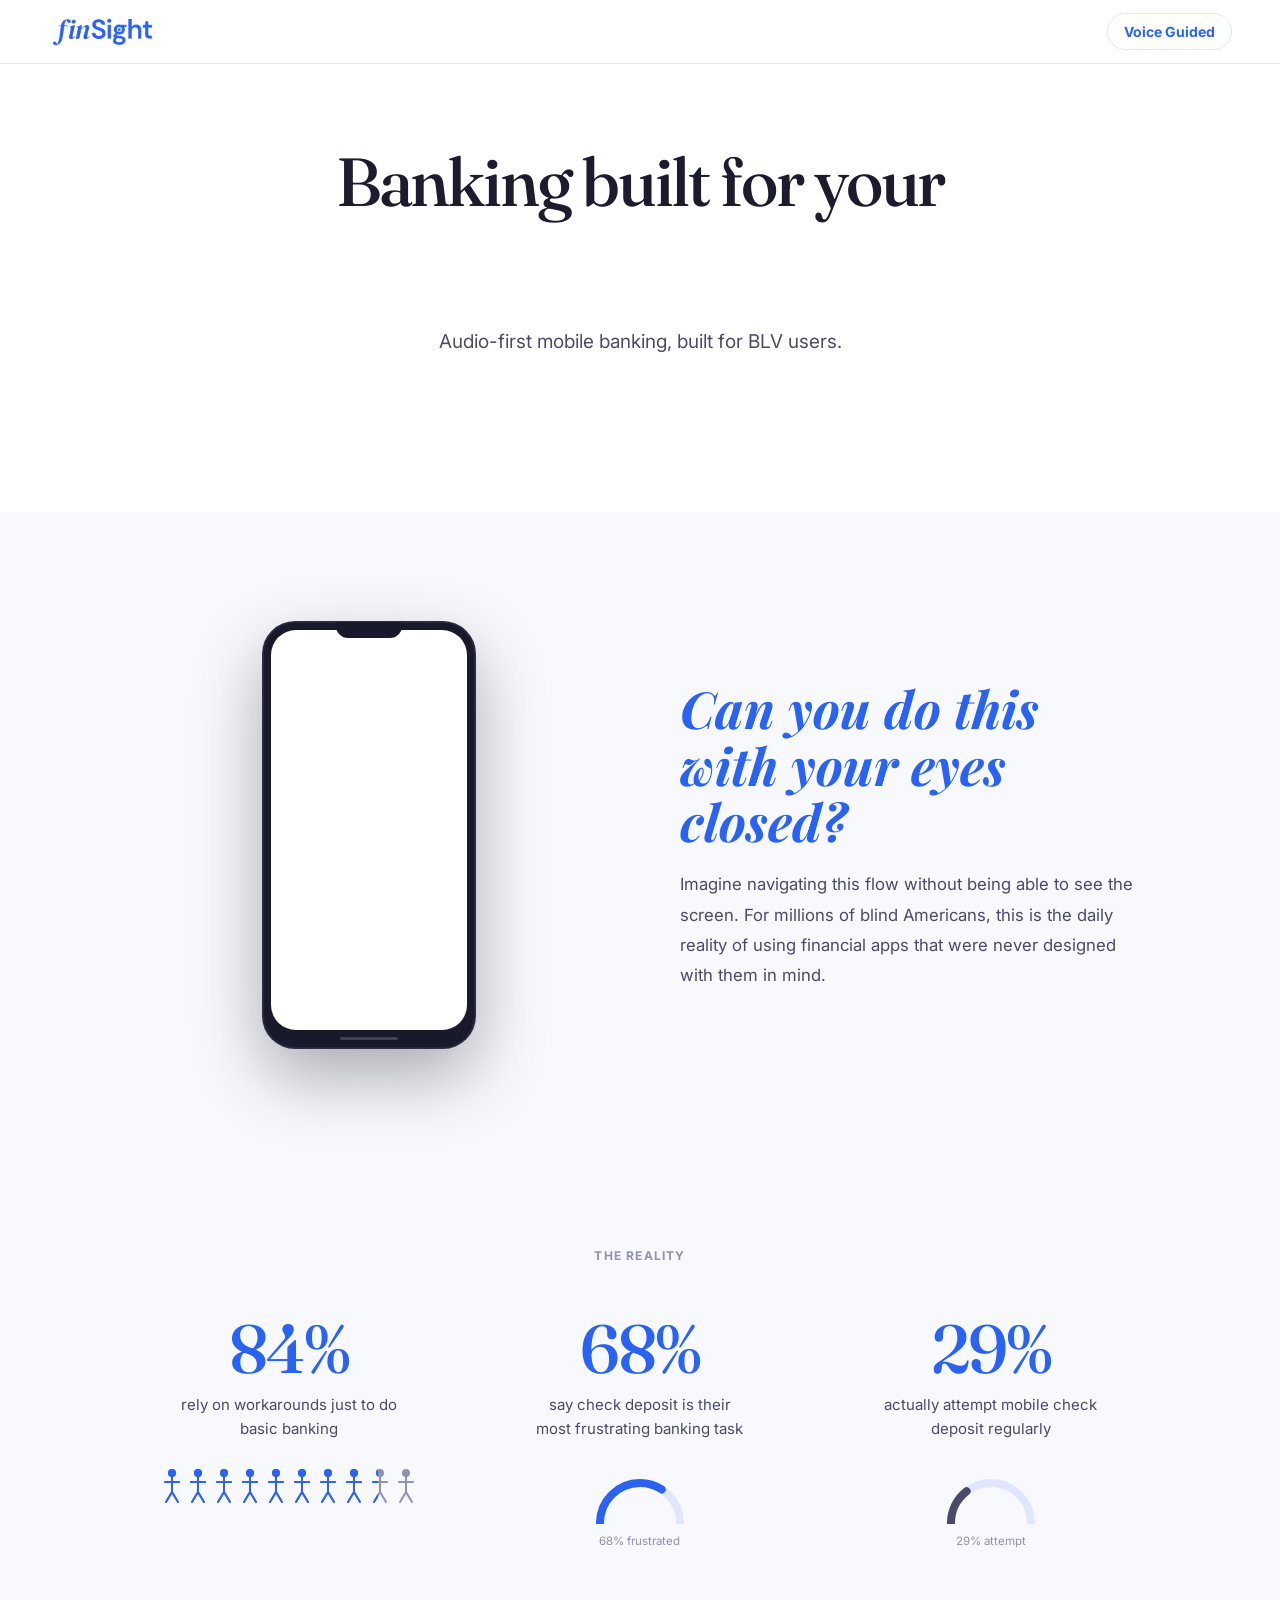
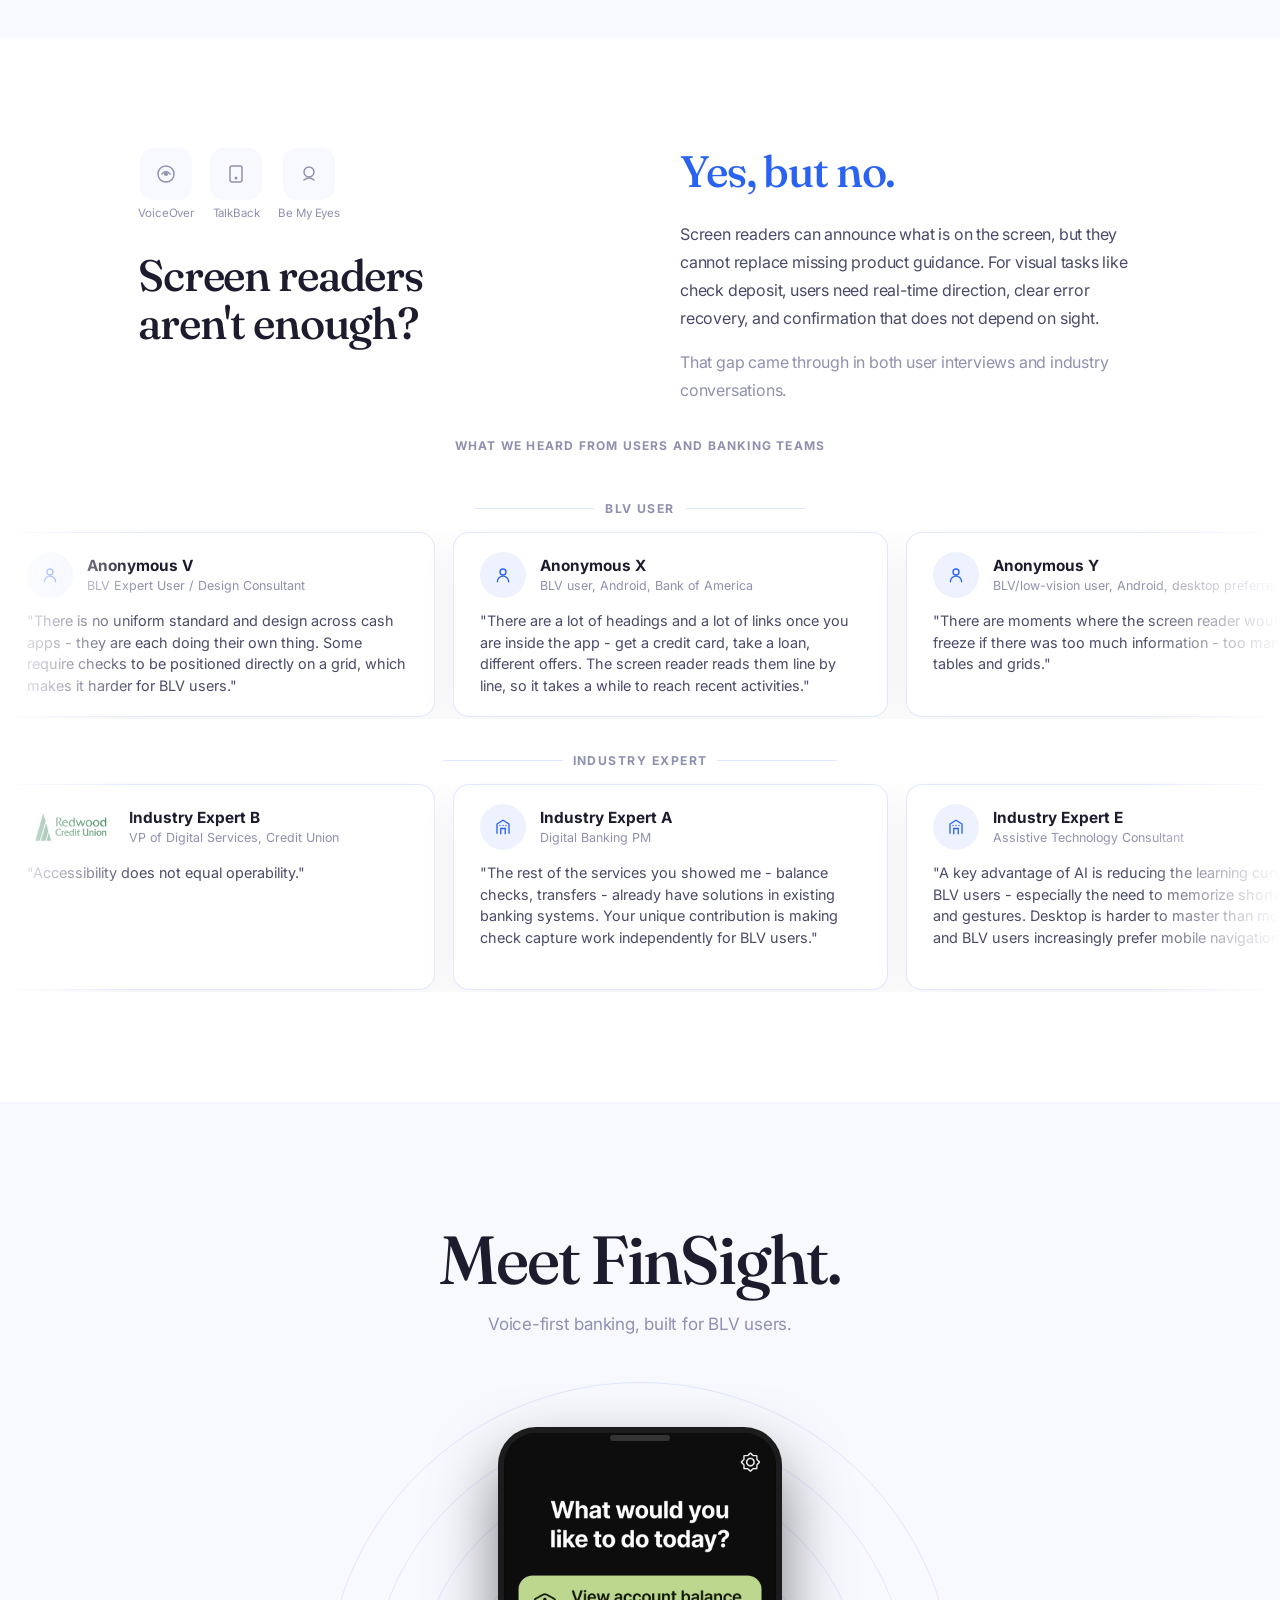
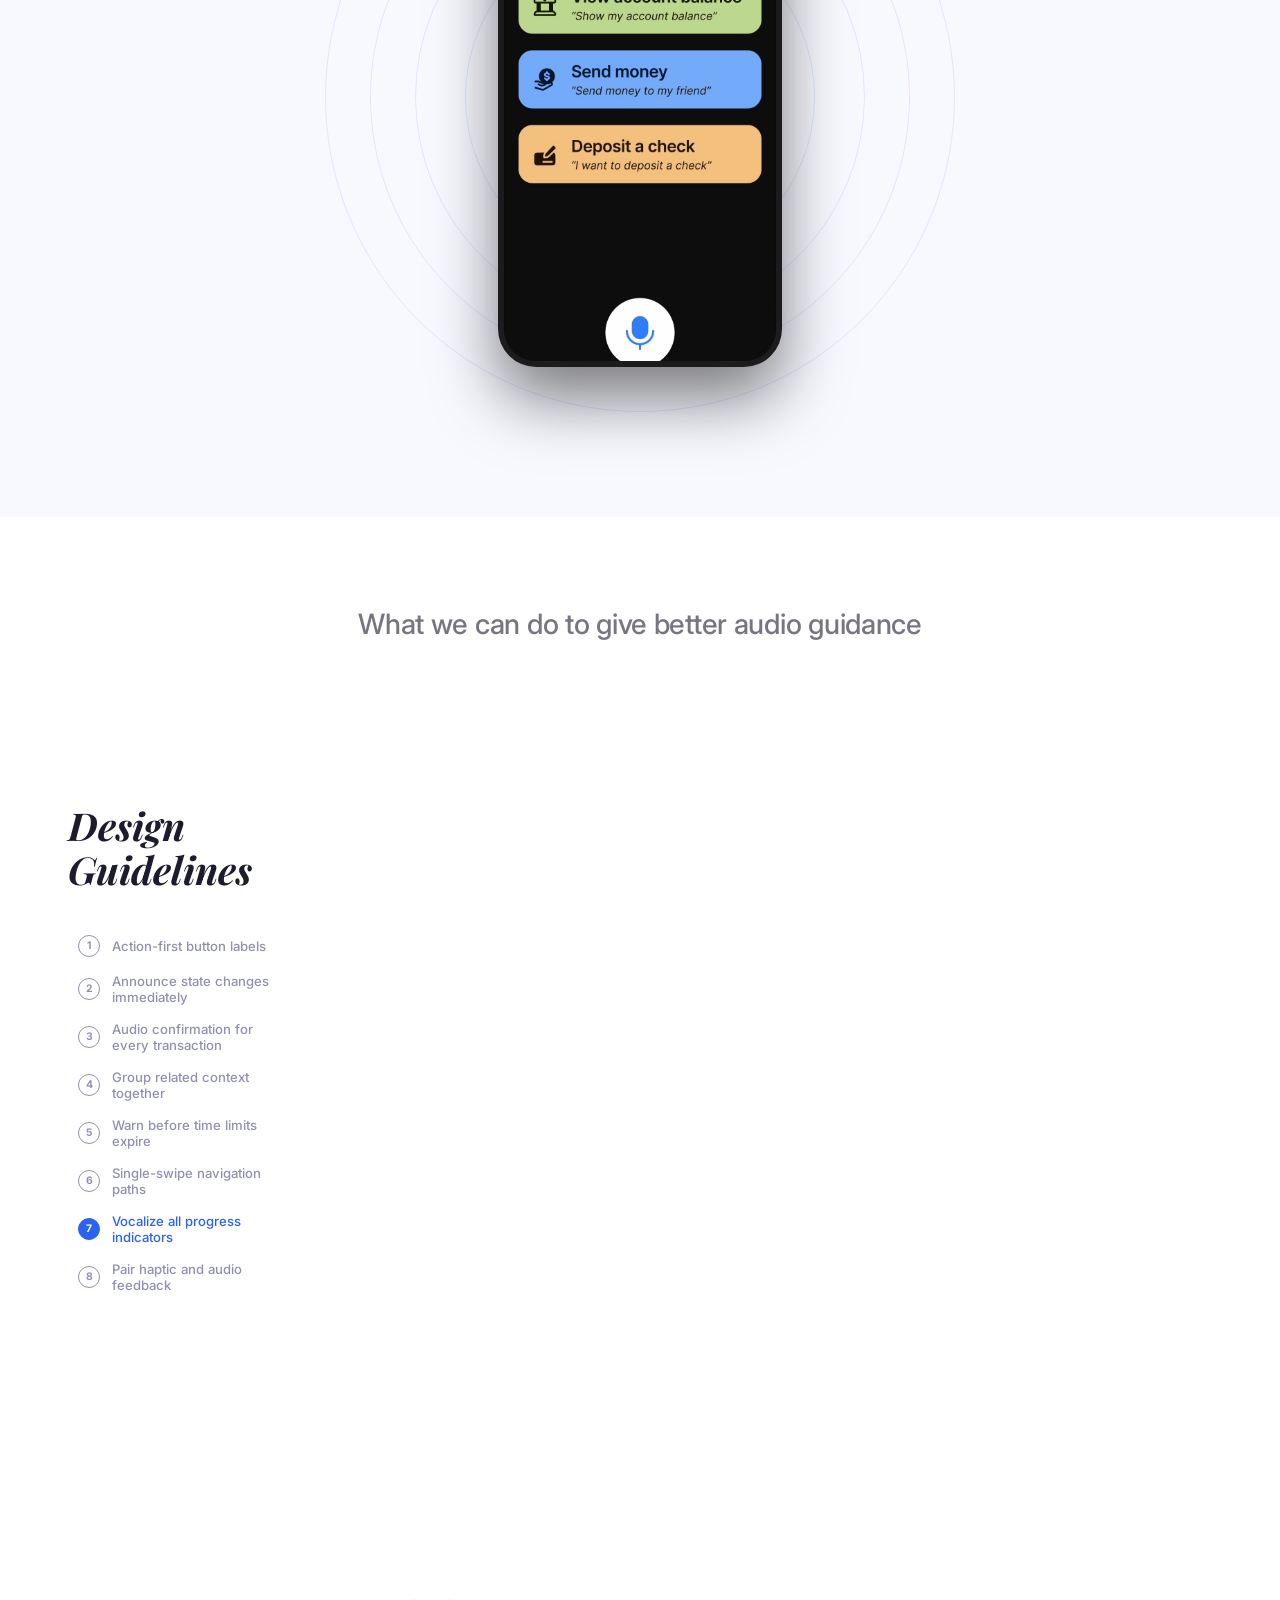
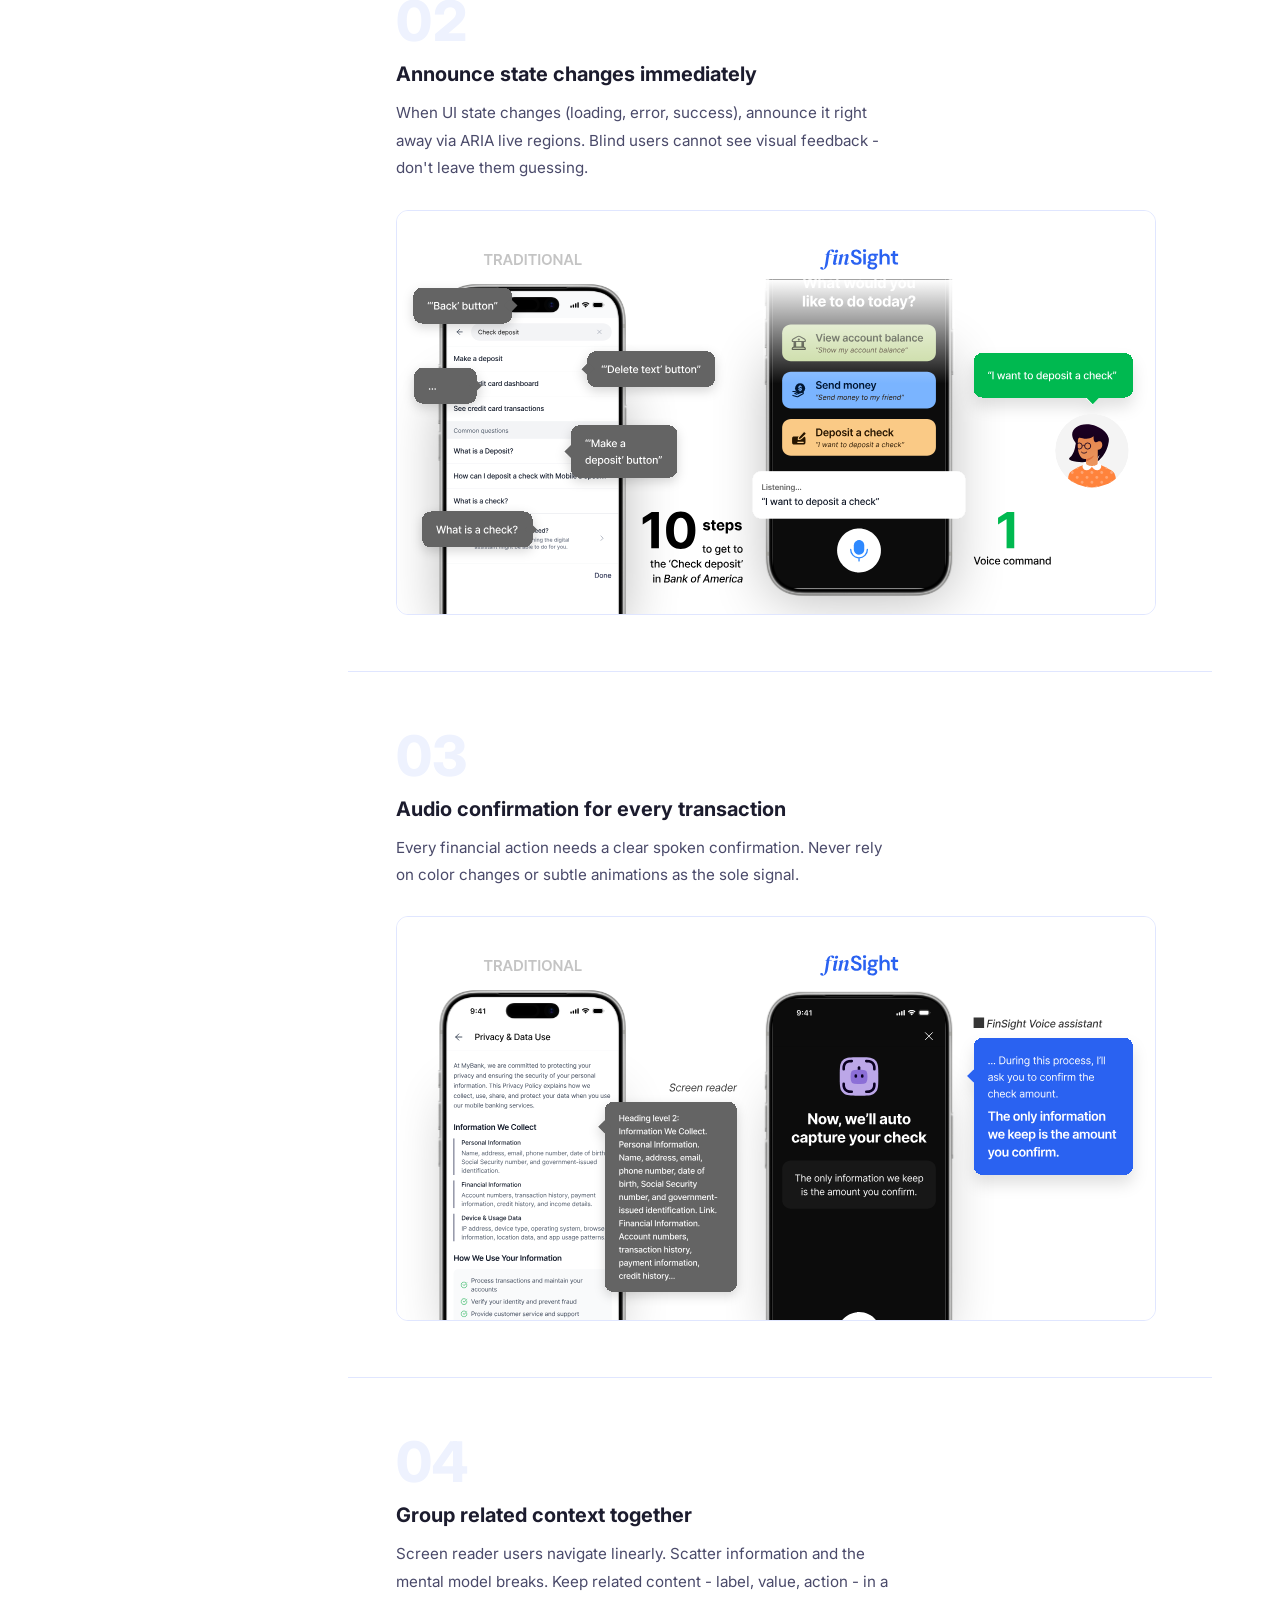
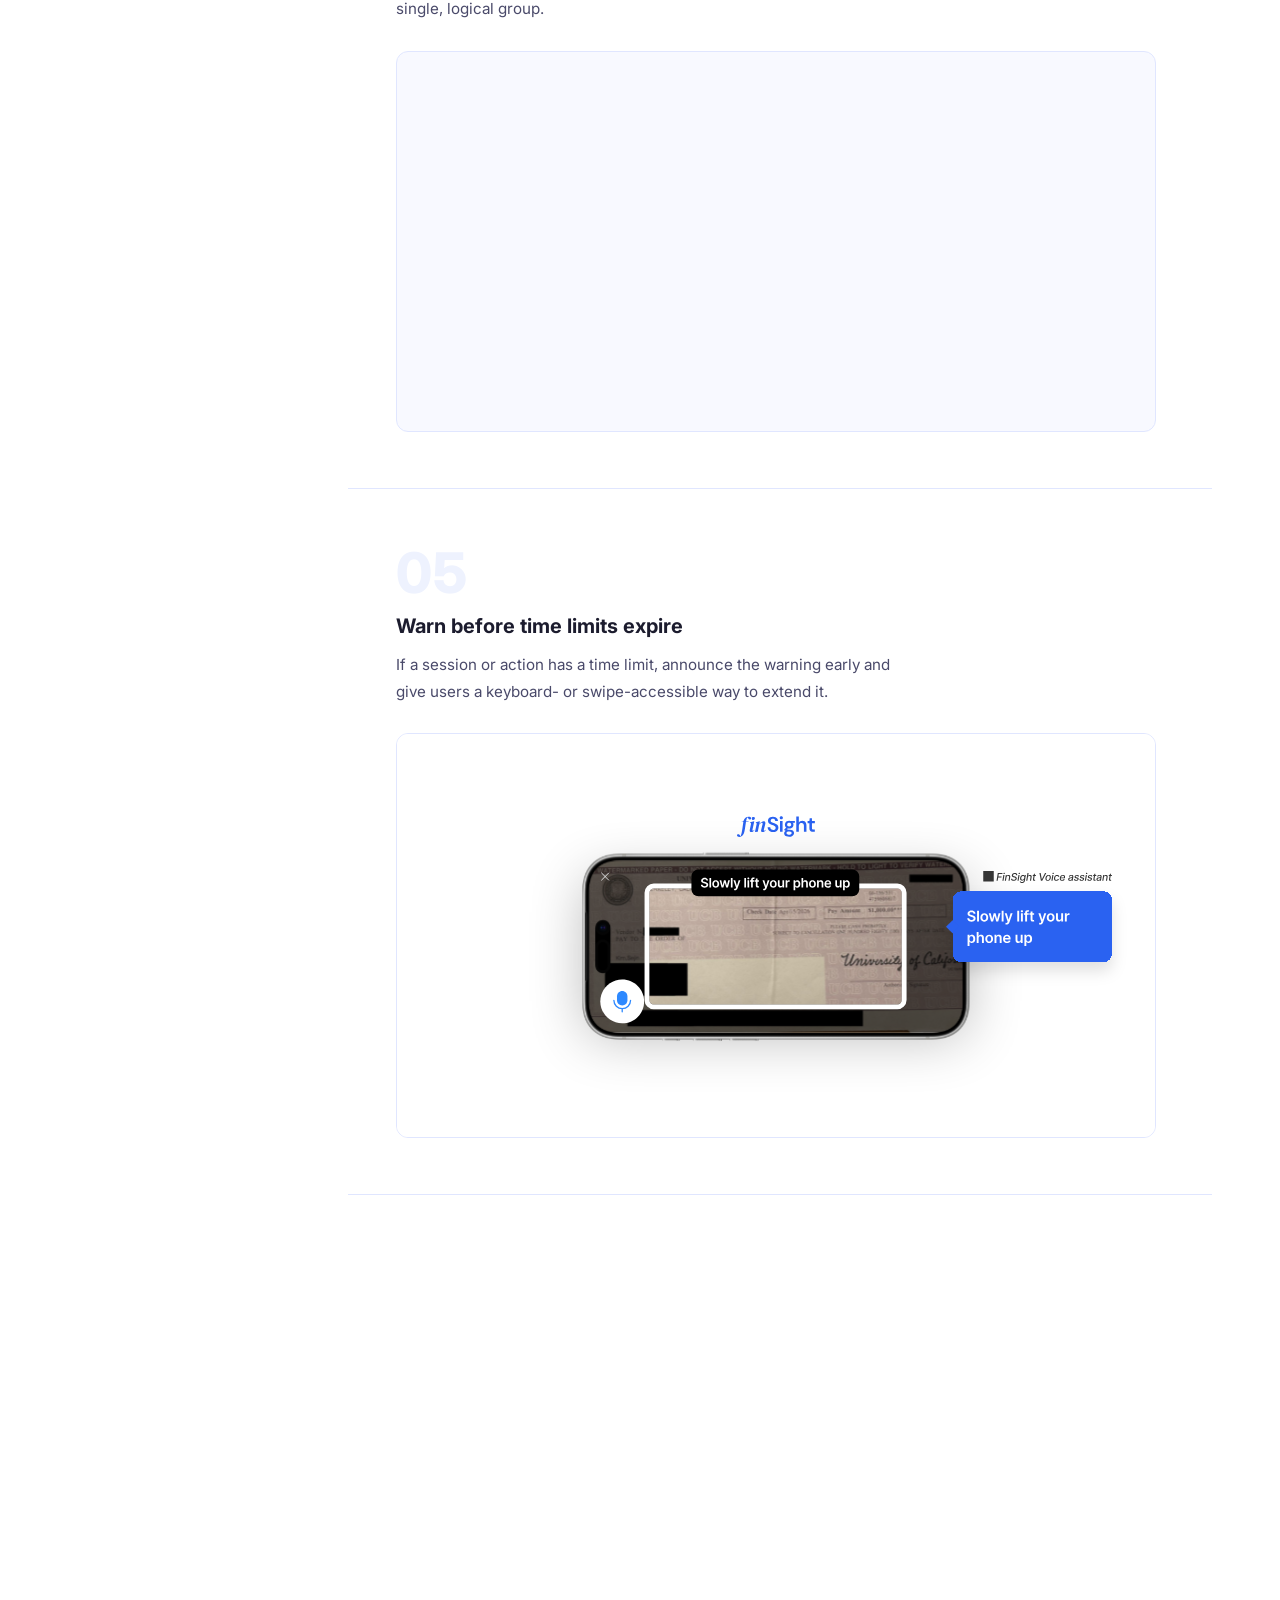
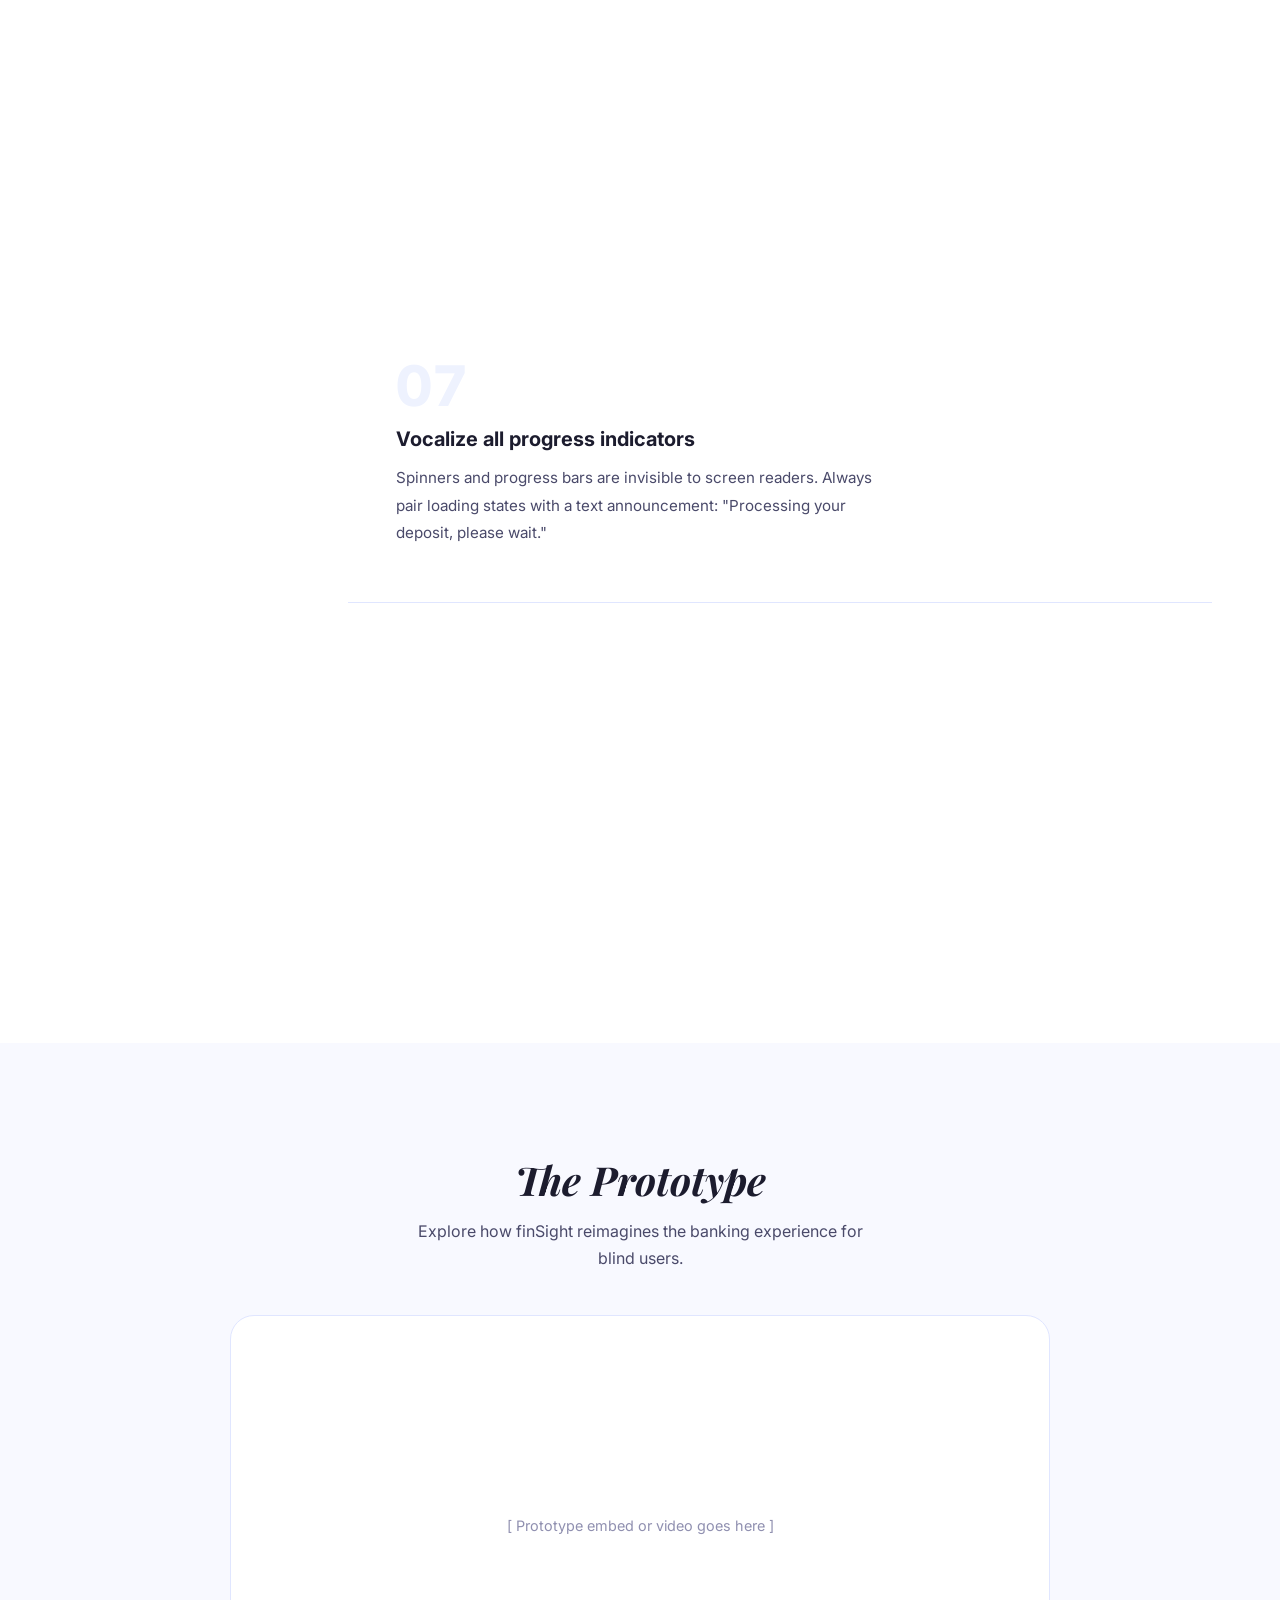
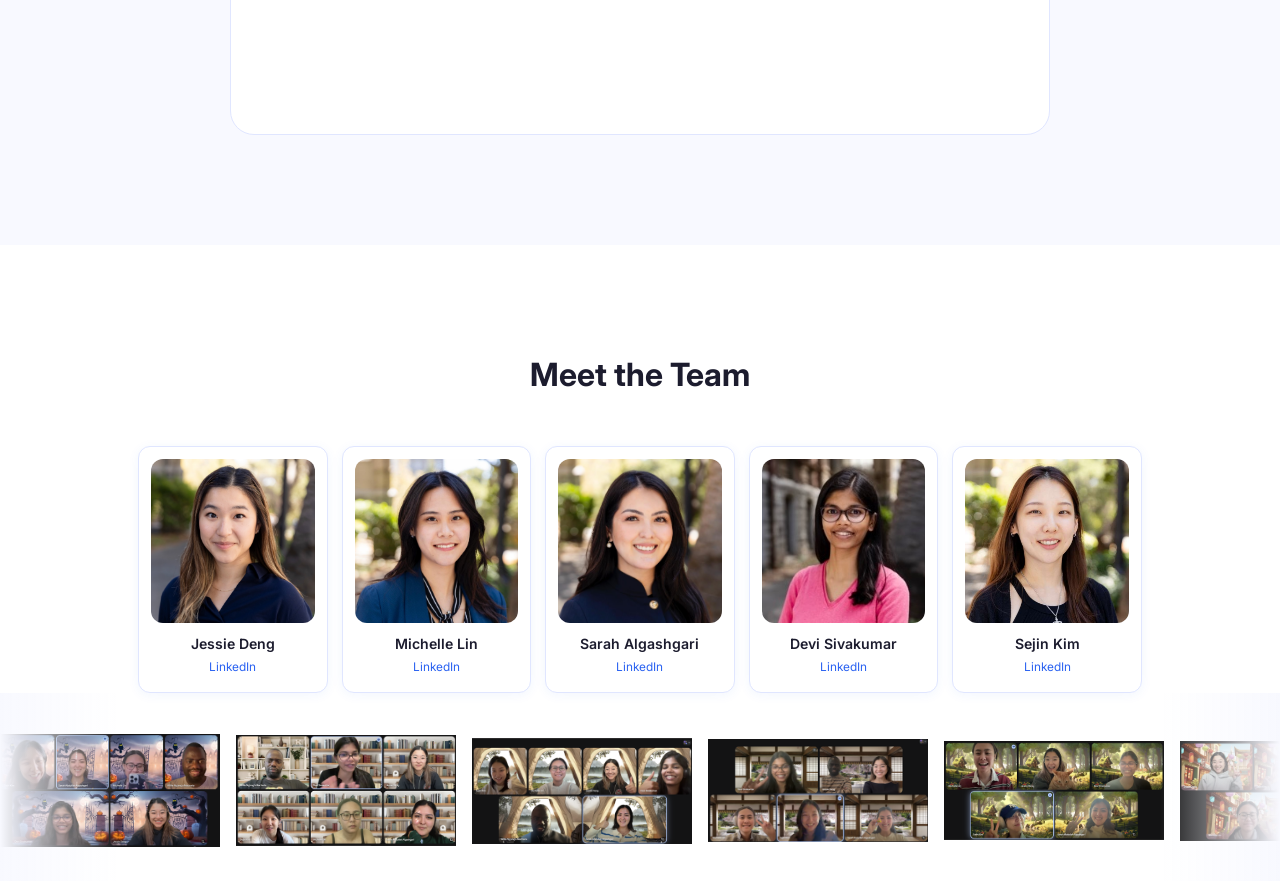
==== commit 3a9b6011: "Improve non-visual accessibility for default site Add a keyboard-accessible skip link and wrap the p" ====
--- a/index.html
+++ b/index.html
@@ -10,6 +10,7 @@
   <link rel="stylesheet" href="styles.css" />
 </head>
 <body>
+  <a class="skip-link" href="#main-content">Skip to main content</a>
 
   <!-- NAVBAR -->
   <nav class="navbar" id="navbar" aria-label="Main navigation">
@@ -21,132 +22,133 @@
     </a>
   </nav>
 
-  <!-- HERO -->
-  <section class="hero" id="hero" aria-labelledby="hero-headline">
-    <div class="container hero-inner">
-
-      <h1 class="hero-headline fade-up delay-1" id="hero-headline">
-        <span data-content="hero.headlinePrefix"></span><br>
-        <span class="hero-headline-line2">
-          <span class="cycling-word-wrapper" id="cyclingWrapper" aria-live="polite">
-            <span class="cycling-word" id="cyclingWord"></span>
+  <main id="main-content" tabindex="-1">
+    <!-- HERO -->
+    <section class="hero" id="hero" aria-labelledby="hero-headline">
+      <div class="container hero-inner">
+
+        <h1 class="hero-headline fade-up delay-1" id="hero-headline">
+          <span data-content="hero.headlinePrefix"></span><br>
+          <span class="hero-headline-line2">
+            <span class="cycling-word-wrapper" id="cyclingWrapper" aria-live="polite">
+              <span class="cycling-word" id="cyclingWord"></span>
+            </span>
           </span>
-        </span>
-      </h1>
-
-      <p class="hero-sub fade-up delay-2" data-content="hero.subtitle"></p>
-    </div>
-  </section>
-
-  <!-- CHALLENGE -->
-  <section class="challenge-section" id="problem" aria-labelledby="challenge-heading">
-    <div class="challenge-inner container">
-
-      <div class="phone-wrap">
-        <div class="phone-frame challenge-phone-frame" id="challengePhoneFrame" role="group" data-aria-label="challenge.phone.mockupLabel">
-          <div class="phone-notch" aria-hidden="true"></div>
-          <div class="phone-screen-wrap">
-
-            <div class="screen s1 active" data-aria-label="challenge.phone.balanceScreenLabel">
-              <div class="app-header">
-                <span class="app-bank-name" data-content="challenge.phone.bankName"></span>
-                <span class="app-time" data-content="challenge.phone.time"></span>
-              </div>
-              <div class="app-balance-label" data-content="challenge.phone.balanceLabel"></div>
-              <div class="app-balance" data-content="challenge.phone.balance"></div>
-              <div class="app-actions-row">
-                <button class="app-action" data-content="challenge.phone.actions.0" data-aria-label="challenge.phone.actionLabels.0"></button>
-                <button class="app-action primary" data-content="challenge.phone.actions.1" data-aria-label="challenge.phone.actionLabels.1"></button>
-                <button class="app-action" data-content="challenge.phone.actions.2" data-aria-label="challenge.phone.actionLabels.2"></button>
-              </div>
-              <div class="app-recent-label" data-content="challenge.phone.recentLabel"></div>
-              <div class="app-tx">
-                <span class="tx-name" data-content="challenge.phone.transactions.0.name"></span>
-                <span class="tx-amt" data-content="challenge.phone.transactions.0.amount"></span>
-              </div>
-              <div class="app-tx">
-                <span class="tx-name" data-content="challenge.phone.transactions.1.name"></span>
-                <span class="tx-amt" data-content="challenge.phone.transactions.1.amount"></span>
-              </div>
-            </div>
-
-            <div class="screen s2" data-aria-label="challenge.phone.unlabeledScreenLabel">
-              <div class="app-header s2-header">
-                <span data-content="challenge.phone.depositTitle"></span>
-              </div>
-              <div class="screen-reader-problem">
-                <div class="sr-terminal" data-html="challenge.phone.screenReaderOutputHtml"></div>
-                <button class="problem-deposit-button" data-content="challenge.phone.problemDepositAction" data-aria-label="challenge.phone.problemDepositActionLabel"></button>
-              </div>
-            </div>
-
-            <div class="screen s3 problem-form-screen" data-aria-label="challenge.phone.formScreenLabel">
-              <div class="app-header">
-                <span data-content="challenge.phone.depositTitle"></span>
-              </div>
-              <div class="problem-form-fields" aria-hidden="true">
-                <div class="problem-field short"></div>
-                <div class="problem-field"></div>
-                <div class="problem-field"></div>
-                <div class="problem-field"></div>
-              </div>
-            </div>
-
-            <div class="screen s4 problem-camera-screen" data-aria-label="challenge.phone.cameraScreenLabel">
-              <div class="camera-area">
-                <div class="camera-frame">
-                  <div class="corner tl"></div>
-                  <div class="corner tr"></div>
-                  <div class="corner bl"></div>
-                  <div class="corner br"></div>
-                  <div class="scan-line"></div>
-                </div>
-                <p class="camera-hint" data-content="challenge.phone.cameraHint"></p>
-              </div>
-            </div>
-
-            <div class="screen s5 problem-camera-screen problem-error-screen" data-aria-label="challenge.phone.darkErrorScreenLabel">
-              <div class="problem-camera-stage">
-                <div class="problem-camera-outline">
-                  <div class="problem-check-shape"></div>
-                </div>
-                <div class="problem-banner error" data-content="challenge.phone.imageTooDarkError"></div>
-              </div>
-            </div>
-
-            <div class="screen s6 problem-camera-screen problem-error-screen" data-aria-label="challenge.phone.frameErrorScreenLabel">
-              <div class="problem-camera-stage">
-                <div class="problem-camera-outline is-misaligned">
-                  <div class="problem-check-shape"></div>
-                </div>
-                <div class="problem-banner error" data-content="challenge.phone.checkNotInFrameError"></div>
-              </div>
-            </div>
-
-            <div class="screen s7 problem-camera-screen" data-aria-label="challenge.phone.successScreenLabel">
-              <div class="problem-camera-stage is-success">
-                <div class="problem-camera-outline">
-                  <div class="problem-check-shape"></div>
-                </div>
-                <div class="problem-banner success" data-content="challenge.phone.checkCaptured"></div>
-              </div>
-            </div>
-
-          </div>
-          <div class="phone-home-bar" aria-hidden="true"></div>
-        </div>
-      </div>
-
-      <div class="challenge-text">
-        <h2 class="challenge-heading" id="challenge-heading" data-content="challenge.heading"></h2>
-        <p class="challenge-body" data-content="challenge.body"></p>
-      </div>
-
-    </div>
-  </section>
+        </h1>
+
+        <p class="hero-sub fade-up delay-2" data-content="hero.subtitle"></p>
+      </div>
+    </section>
+
+    <!-- CHALLENGE -->
+    <section class="challenge-section" id="problem" aria-labelledby="challenge-heading">
+      <div class="challenge-inner container">
+
+        <div class="phone-wrap">
+          <div class="phone-frame challenge-phone-frame" id="challengePhoneFrame" role="group" data-aria-label="challenge.phone.mockupLabel">
+            <div class="phone-notch" aria-hidden="true"></div>
+            <div class="phone-screen-wrap">
+
+              <div class="screen s1 active" data-aria-label="challenge.phone.balanceScreenLabel">
+                <div class="app-header">
+                  <span class="app-bank-name" data-content="challenge.phone.bankName"></span>
+                  <span class="app-time" data-content="challenge.phone.time"></span>
+                </div>
+                <div class="app-balance-label" data-content="challenge.phone.balanceLabel"></div>
+                <div class="app-balance" data-content="challenge.phone.balance"></div>
+                <div class="app-actions-row">
+                  <button class="app-action" data-content="challenge.phone.actions.0" data-aria-label="challenge.phone.actionLabels.0"></button>
+                  <button class="app-action primary" data-content="challenge.phone.actions.1" data-aria-label="challenge.phone.actionLabels.1"></button>
+                  <button class="app-action" data-content="challenge.phone.actions.2" data-aria-label="challenge.phone.actionLabels.2"></button>
+                </div>
+                <div class="app-recent-label" data-content="challenge.phone.recentLabel"></div>
+                <div class="app-tx">
+                  <span class="tx-name" data-content="challenge.phone.transactions.0.name"></span>
+                  <span class="tx-amt" data-content="challenge.phone.transactions.0.amount"></span>
+                </div>
+                <div class="app-tx">
+                  <span class="tx-name" data-content="challenge.phone.transactions.1.name"></span>
+                  <span class="tx-amt" data-content="challenge.phone.transactions.1.amount"></span>
+                </div>
+              </div>
+
+              <div class="screen s2" data-aria-label="challenge.phone.unlabeledScreenLabel">
+                <div class="app-header s2-header">
+                  <span data-content="challenge.phone.depositTitle"></span>
+                </div>
+                <div class="screen-reader-problem">
+                  <div class="sr-terminal" data-html="challenge.phone.screenReaderOutputHtml"></div>
+                  <button class="problem-deposit-button" data-content="challenge.phone.problemDepositAction" data-aria-label="challenge.phone.problemDepositActionLabel"></button>
+                </div>
+              </div>
+
+              <div class="screen s3 problem-form-screen" data-aria-label="challenge.phone.formScreenLabel">
+                <div class="app-header">
+                  <span data-content="challenge.phone.depositTitle"></span>
+                </div>
+                <div class="problem-form-fields" aria-hidden="true">
+                  <div class="problem-field short"></div>
+                  <div class="problem-field"></div>
+                  <div class="problem-field"></div>
+                  <div class="problem-field"></div>
+                </div>
+              </div>
+
+              <div class="screen s4 problem-camera-screen" data-aria-label="challenge.phone.cameraScreenLabel">
+                <div class="camera-area">
+                  <div class="camera-frame">
+                    <div class="corner tl"></div>
+                    <div class="corner tr"></div>
+                    <div class="corner bl"></div>
+                    <div class="corner br"></div>
+                    <div class="scan-line"></div>
+                  </div>
+                  <p class="camera-hint" data-content="challenge.phone.cameraHint"></p>
+                </div>
+              </div>
+
+              <div class="screen s5 problem-camera-screen problem-error-screen" data-aria-label="challenge.phone.darkErrorScreenLabel">
+                <div class="problem-camera-stage">
+                  <div class="problem-camera-outline">
+                    <div class="problem-check-shape"></div>
+                  </div>
+                  <div class="problem-banner error" data-content="challenge.phone.imageTooDarkError"></div>
+                </div>
+              </div>
+
+              <div class="screen s6 problem-camera-screen problem-error-screen" data-aria-label="challenge.phone.frameErrorScreenLabel">
+                <div class="problem-camera-stage">
+                  <div class="problem-camera-outline is-misaligned">
+                    <div class="problem-check-shape"></div>
+                  </div>
+                  <div class="problem-banner error" data-content="challenge.phone.checkNotInFrameError"></div>
+                </div>
+              </div>
+
+              <div class="screen s7 problem-camera-screen" data-aria-label="challenge.phone.successScreenLabel">
+                <div class="problem-camera-stage is-success">
+                  <div class="problem-camera-outline">
+                    <div class="problem-check-shape"></div>
+                  </div>
+                  <div class="problem-banner success" data-content="challenge.phone.checkCaptured"></div>
+                </div>
+              </div>
+
+            </div>
+            <div class="phone-home-bar" aria-hidden="true"></div>
+          </div>
+        </div>
+
+        <div class="challenge-text">
+          <h2 class="challenge-heading" id="challenge-heading" data-content="challenge.heading"></h2>
+          <p class="challenge-body" data-content="challenge.body"></p>
+        </div>
+
+      </div>
+    </section>
 
   <!-- STATS -->
-  <section class="stats-section" id="stats" aria-labelledby="stats-label">
+    <section class="stats-section" id="stats" aria-labelledby="stats-label">
     <div class="container">
       <p class="section-label" id="stats-label" data-content="stats.label"></p>
       <div class="stats-grid">
@@ -191,10 +193,10 @@
         </div>
       </div>
     </div>
-  </section>
+    </section>
 
   <!-- SCREEN READERS -->
-  <section class="screen-readers" aria-labelledby="sr-headline">
+    <section class="screen-readers" aria-labelledby="sr-headline">
     <div class="container">
       <div class="sr-grid">
         <div class="fade-up">
@@ -238,10 +240,10 @@
         </div>
       </div>
     </div>
-  </section>
+    </section>
 
   <!-- QUOTES -->
-  <section class="quotes-section" aria-labelledby="quotes-label">
+    <section class="quotes-section" aria-labelledby="quotes-label">
     <div class="container quotes-header">
       <p class="section-label" id="quotes-label" data-content="quotes.label"></p>
       <h2 class="quotes-heading" id="quotes-headline" data-content="quotes.heading"></h2>
@@ -260,10 +262,10 @@
         <div class="quote-track quote-track-right" id="expertQuoteTrack"></div>
       </div>
     </div>
-  </section>
+    </section>
 
   <!-- MEET FINSIGHT -->
-  <section class="meet-finsight" aria-labelledby="meet-headline">
+    <section class="meet-finsight" aria-labelledby="meet-headline">
     <div class="container">
       <h2 class="display-heading fade-up" id="meet-headline" data-content="meet.heading"></h2>
       <p class="body-lg fade-up delay-1" data-content="meet.subtitle"></p>
@@ -281,17 +283,17 @@
         </div>
       </div>
     </div>
-  </section>
+    </section>
 
   <!-- BRIDGE -->
-  <section class="bridge-section" aria-label="Audio guidance transition">
+    <section class="bridge-section" aria-label="Audio guidance transition">
     <div class="container">
       <p class="bridge-text" data-content="bridge.text"></p>
     </div>
-  </section>
+    </section>
 
   <!-- DESIGN GUIDELINES -->
-  <section class="guidelines-section" id="guidelines" aria-labelledby="guidelines-heading">
+    <section class="guidelines-section" id="guidelines" aria-labelledby="guidelines-heading">
     <div class="guidelines-layout">
       <div class="guidelines-sticky">
         <h2 class="gl-heading" id="guidelines-heading" data-html="guidelines.headingHtml"></h2>
@@ -299,10 +301,10 @@
       </div>
       <div class="guidelines-scroll" id="guidelinesScroll"></div>
     </div>
-  </section>
+    </section>
 
   <!-- PROTOTYPE -->
-  <section class="prototype-section" id="prototype" aria-labelledby="prototype-heading">
+    <section class="prototype-section" id="prototype" aria-labelledby="prototype-heading">
     <div class="container">
       <h2 class="proto-heading" id="prototype-heading" data-content="prototype.heading"></h2>
       <p class="proto-sub" data-content="prototype.subtitle"></p>
@@ -310,10 +312,10 @@
         <p class="proto-placeholder" data-content="prototype.placeholder"></p>
       </div>
     </div>
-  </section>
+    </section>
 
   <!-- TEAM -->
-  <section class="team-section" id="team" aria-labelledby="team-heading">
+    <section class="team-section" id="team" aria-labelledby="team-heading">
     <div class="container">
       <h2 class="team-heading" id="team-heading" data-content="team.heading"></h2>
       <div class="team-cards-grid" id="teamCardsGrid"></div>
@@ -321,7 +323,8 @@
         <div class="marquee-scroll-track" id="teamMarqueeTrack"></div>
       </div>
     </div>
-  </section>
+    </section>
+  </main>
 
   
 
--- a/styles.css
+++ b/styles.css
@@ -31,6 +31,32 @@
   background: var(--white);
   overflow-x: hidden;
 }
+main:focus {
+  outline: none;
+}
+a:focus-visible,
+button:focus-visible {
+  outline: 3px solid var(--blue);
+  outline-offset: 4px;
+}
+.skip-link {
+  background: var(--blue);
+  border-radius: 0 0 8px 8px;
+  color: var(--white);
+  font-size: 0.875rem;
+  font-weight: 700;
+  left: 24px;
+  padding: 10px 14px;
+  position: fixed;
+  text-decoration: none;
+  top: 0;
+  transform: translateY(-120%);
+  transition: transform 0.2s ease;
+  z-index: 2000;
+}
+.skip-link:focus-visible {
+  transform: translateY(0);
+}
 .container {
   max-width: 1100px;
   margin: 0 auto;
@@ -69,10 +95,6 @@
   border-color: rgba(42, 98, 241, 0.35);
   color: var(--blue-dark);
 }
-.voice-mode-link:focus-visible {
-  outline: 3px solid var(--blue);
-  outline-offset: 4px;
-}
 .nav-links {
   list-style: none;
   display: flex;
@@ -1390,8 +1412,46 @@
 }
 
 @media (prefers-reduced-motion: reduce) {
+  html { scroll-behavior: auto; }
+
+  *,
+  *::before,
+  *::after {
+    animation-duration: 0.001ms !important;
+    animation-iteration-count: 1 !important;
+    scroll-behavior: auto !important;
+    transition-duration: 0.001ms !important;
+  }
+
+  .fade-up,
+  .gl-card {
+    opacity: 1;
+    transform: none;
+  }
+
+  .cycling-word,
+  .screen,
+  .screen.active,
+  .screen.exit,
+  .finsight-frame,
+  .finsight-frame.active {
+    transform: none;
+    transition: none;
+  }
+
+  .screen:not(.active),
+  .finsight-frame:not(.active) {
+    opacity: 0;
+  }
+
+  .screen.active,
+  .finsight-frame.active {
+    opacity: 1;
+  }
+
   .quote-track,
-  .marquee-scroll-track {
+  .marquee-scroll-track,
+  .scan-line {
     animation: none;
   }
 }
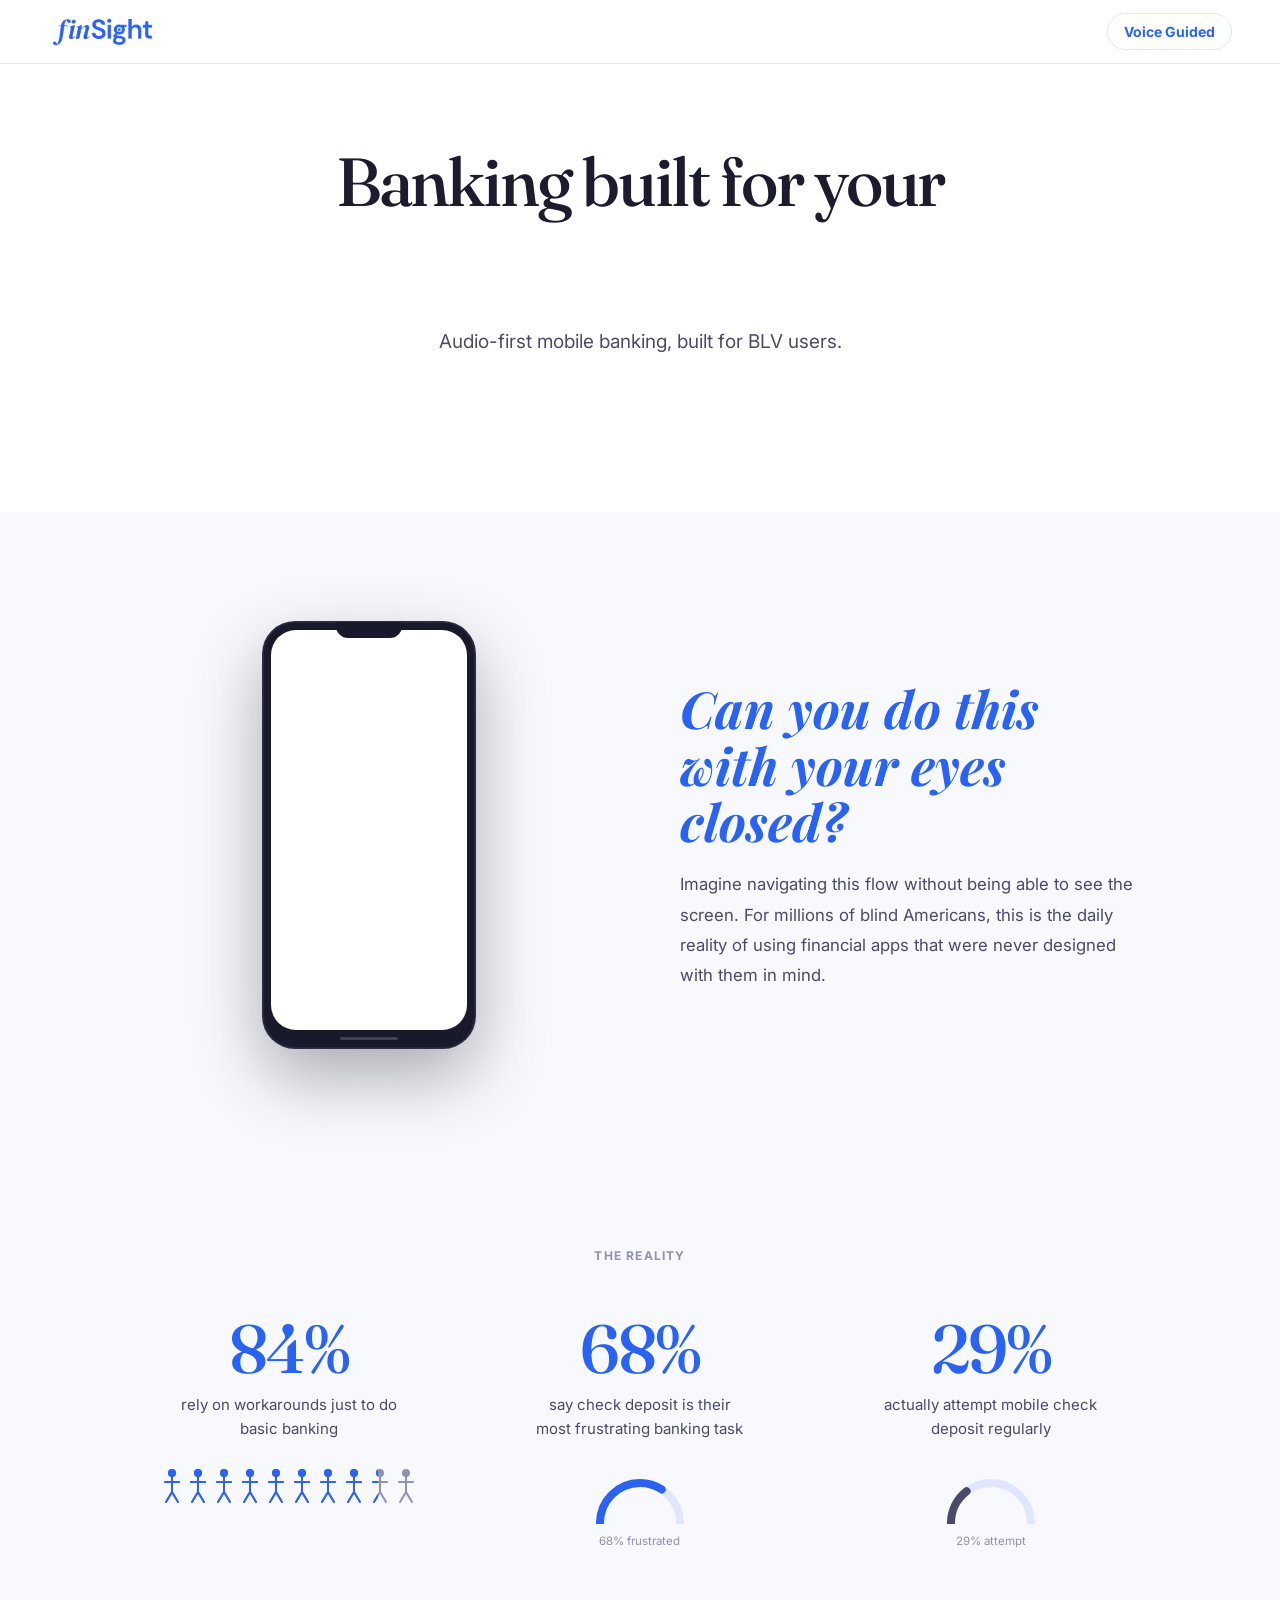
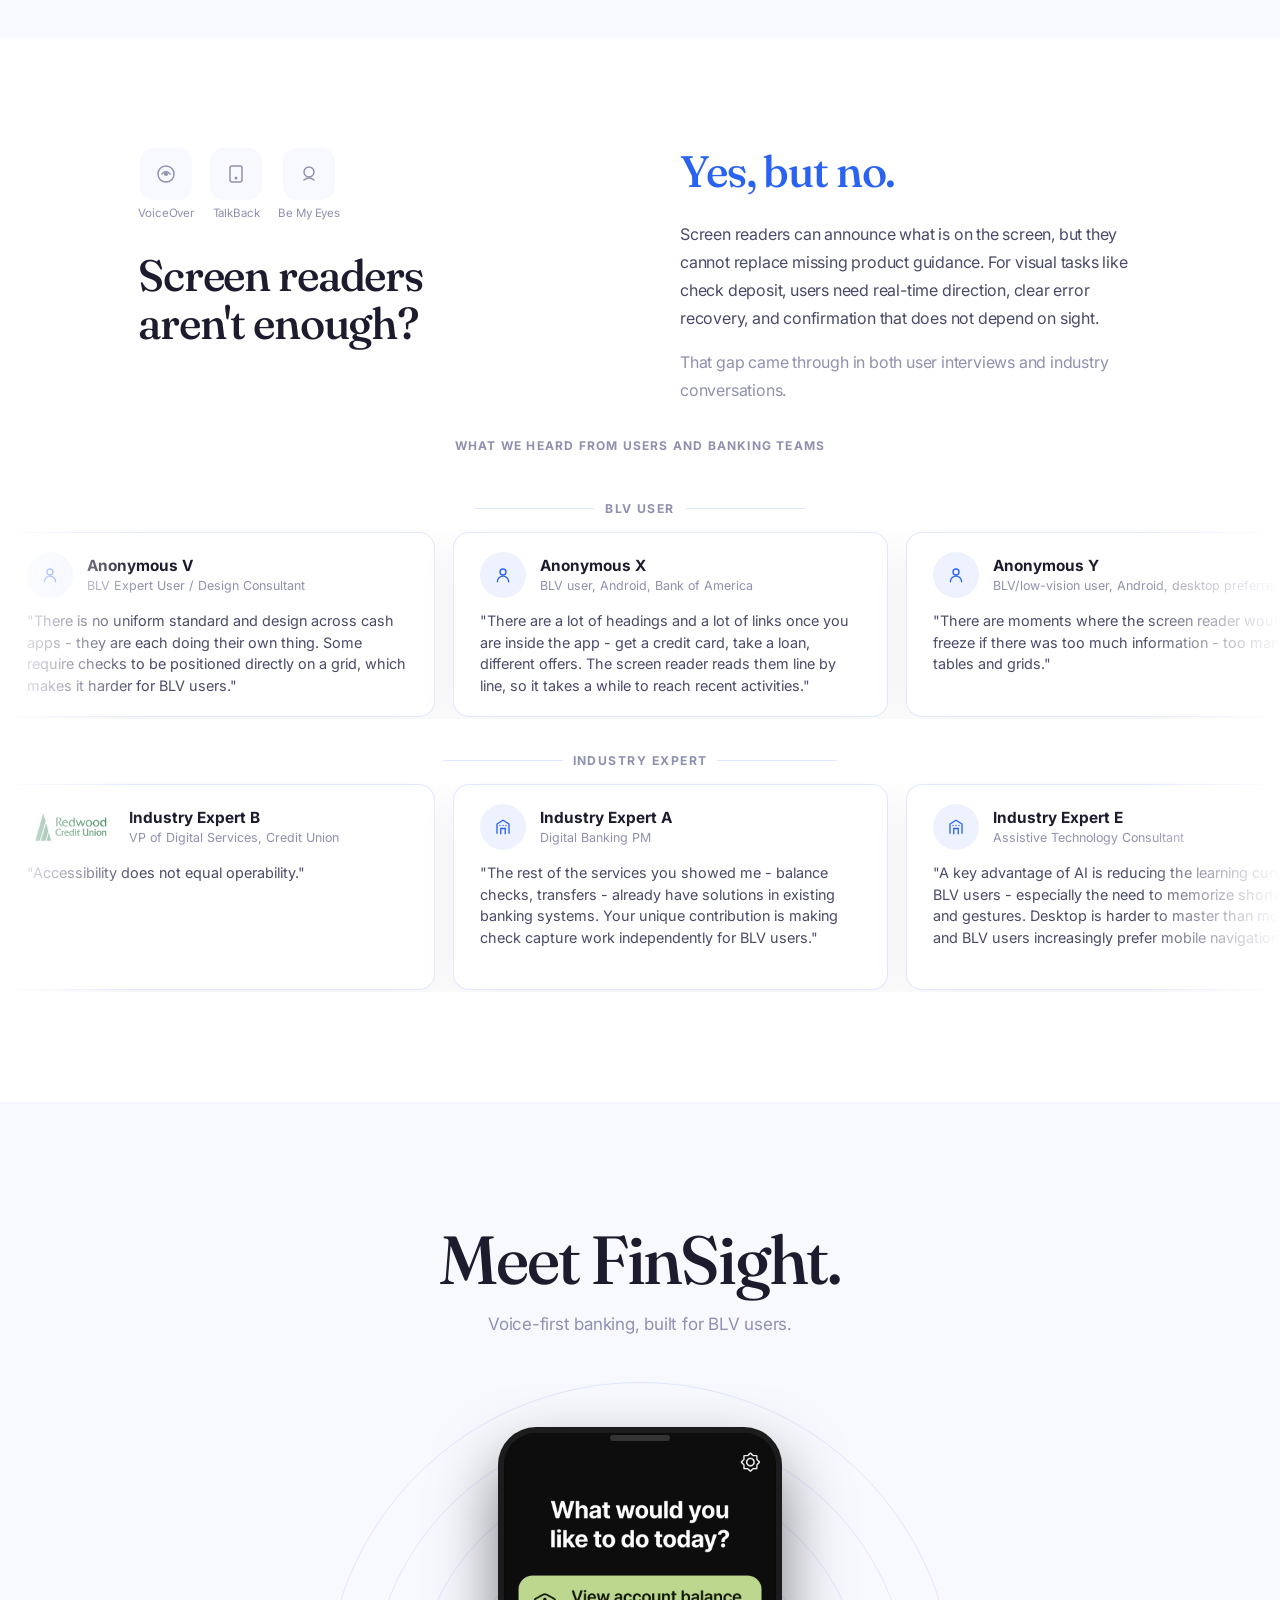
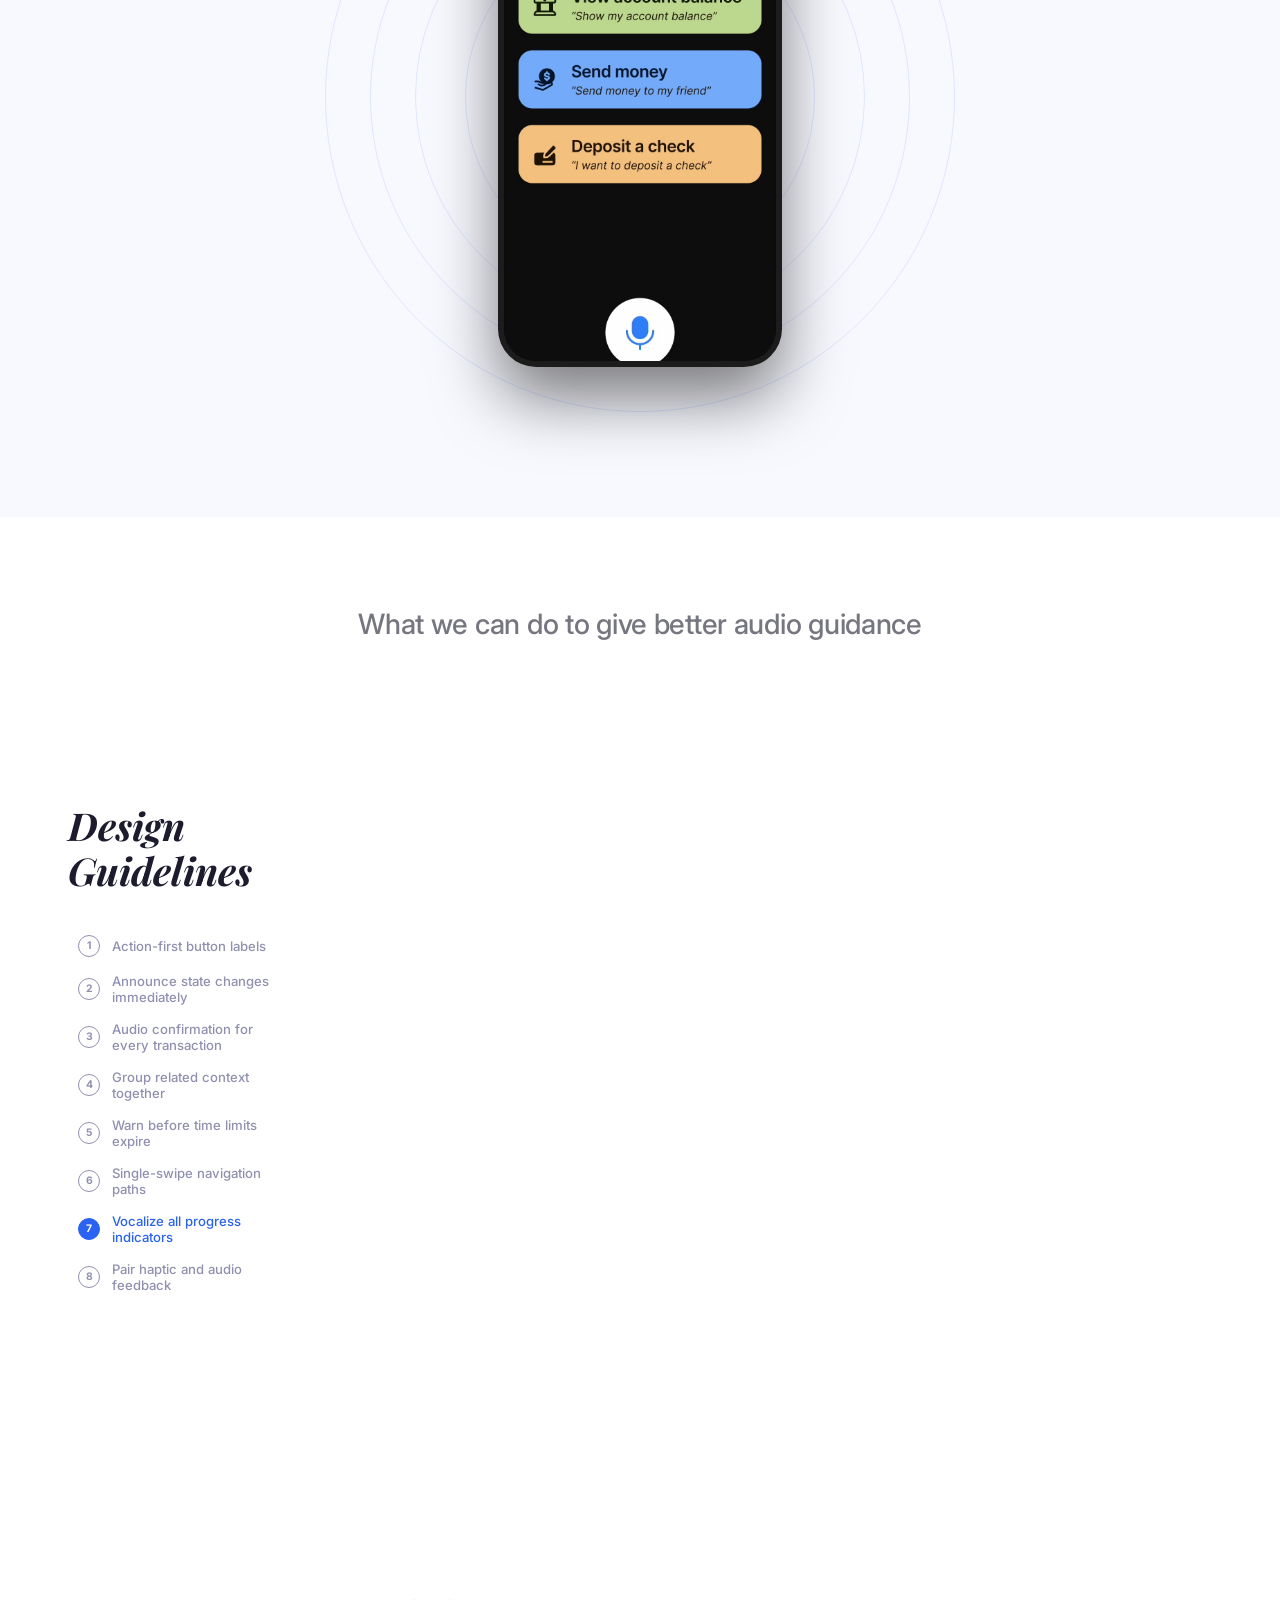
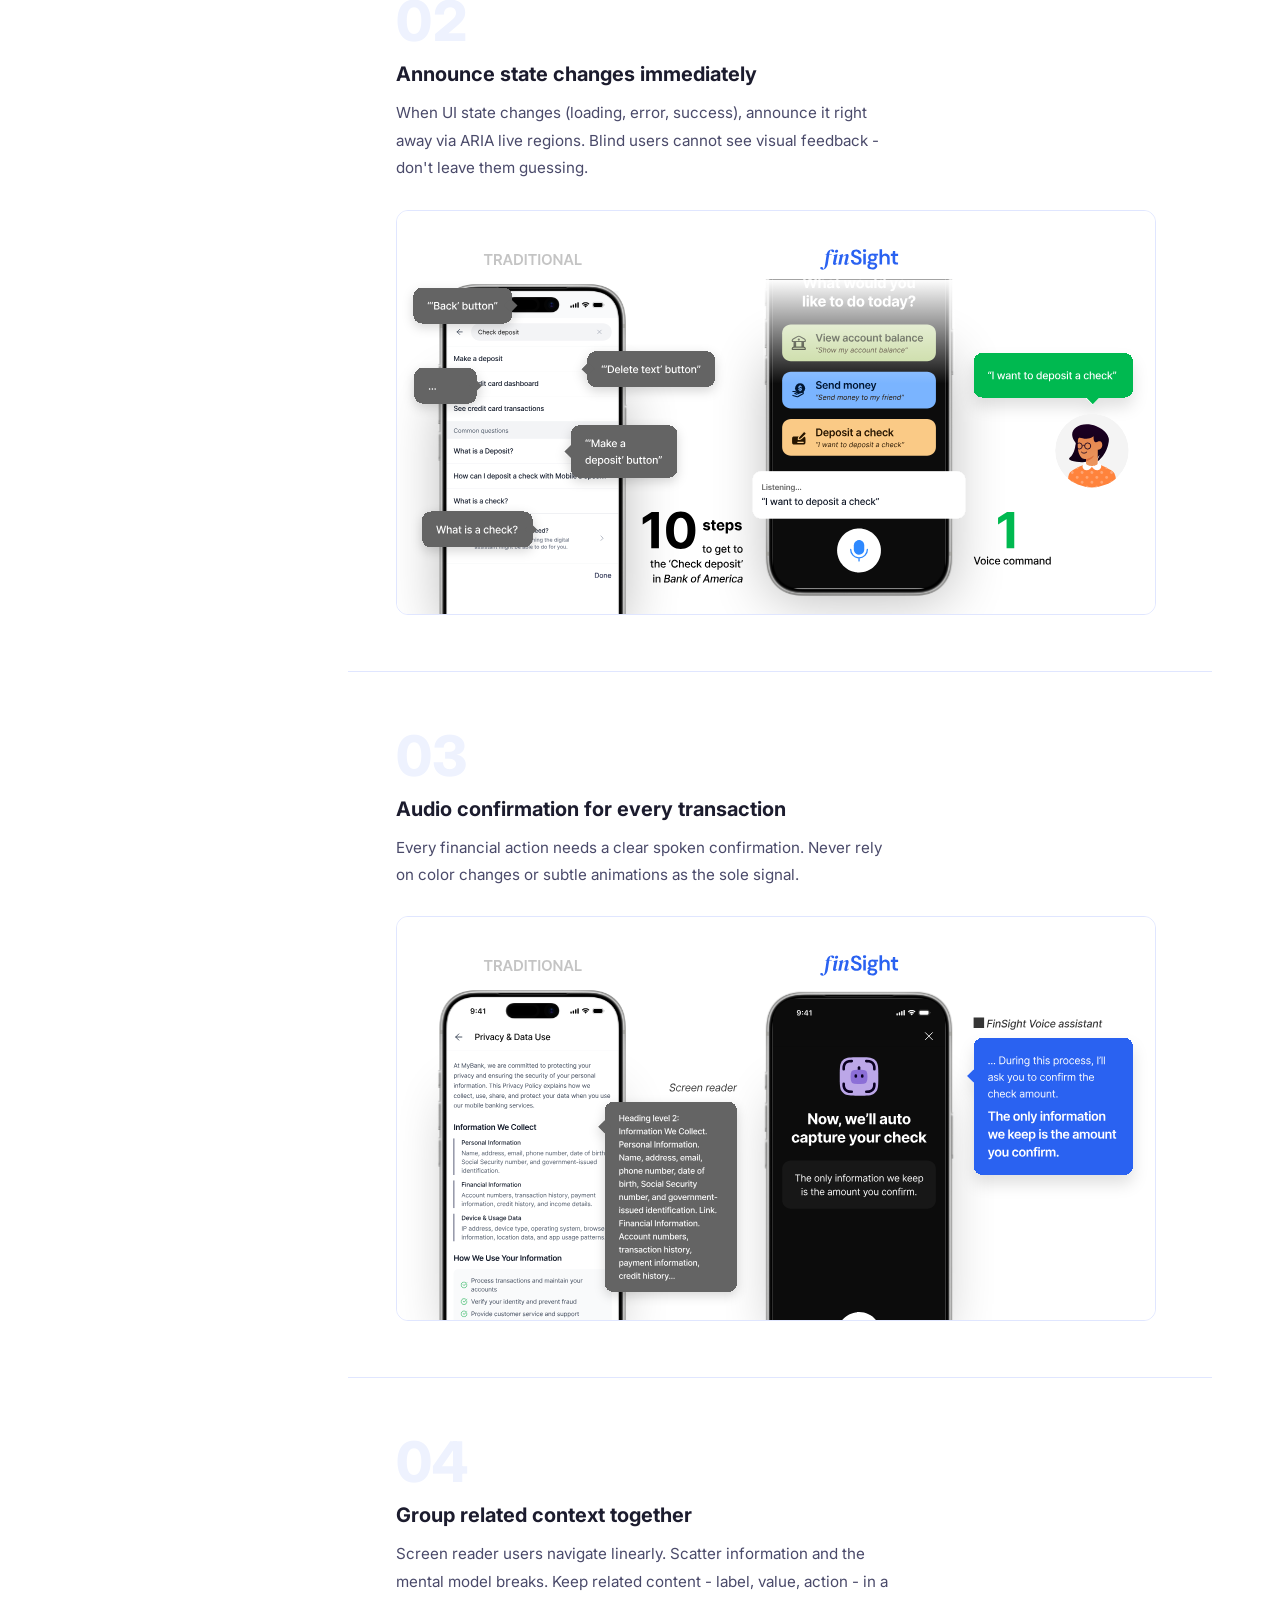
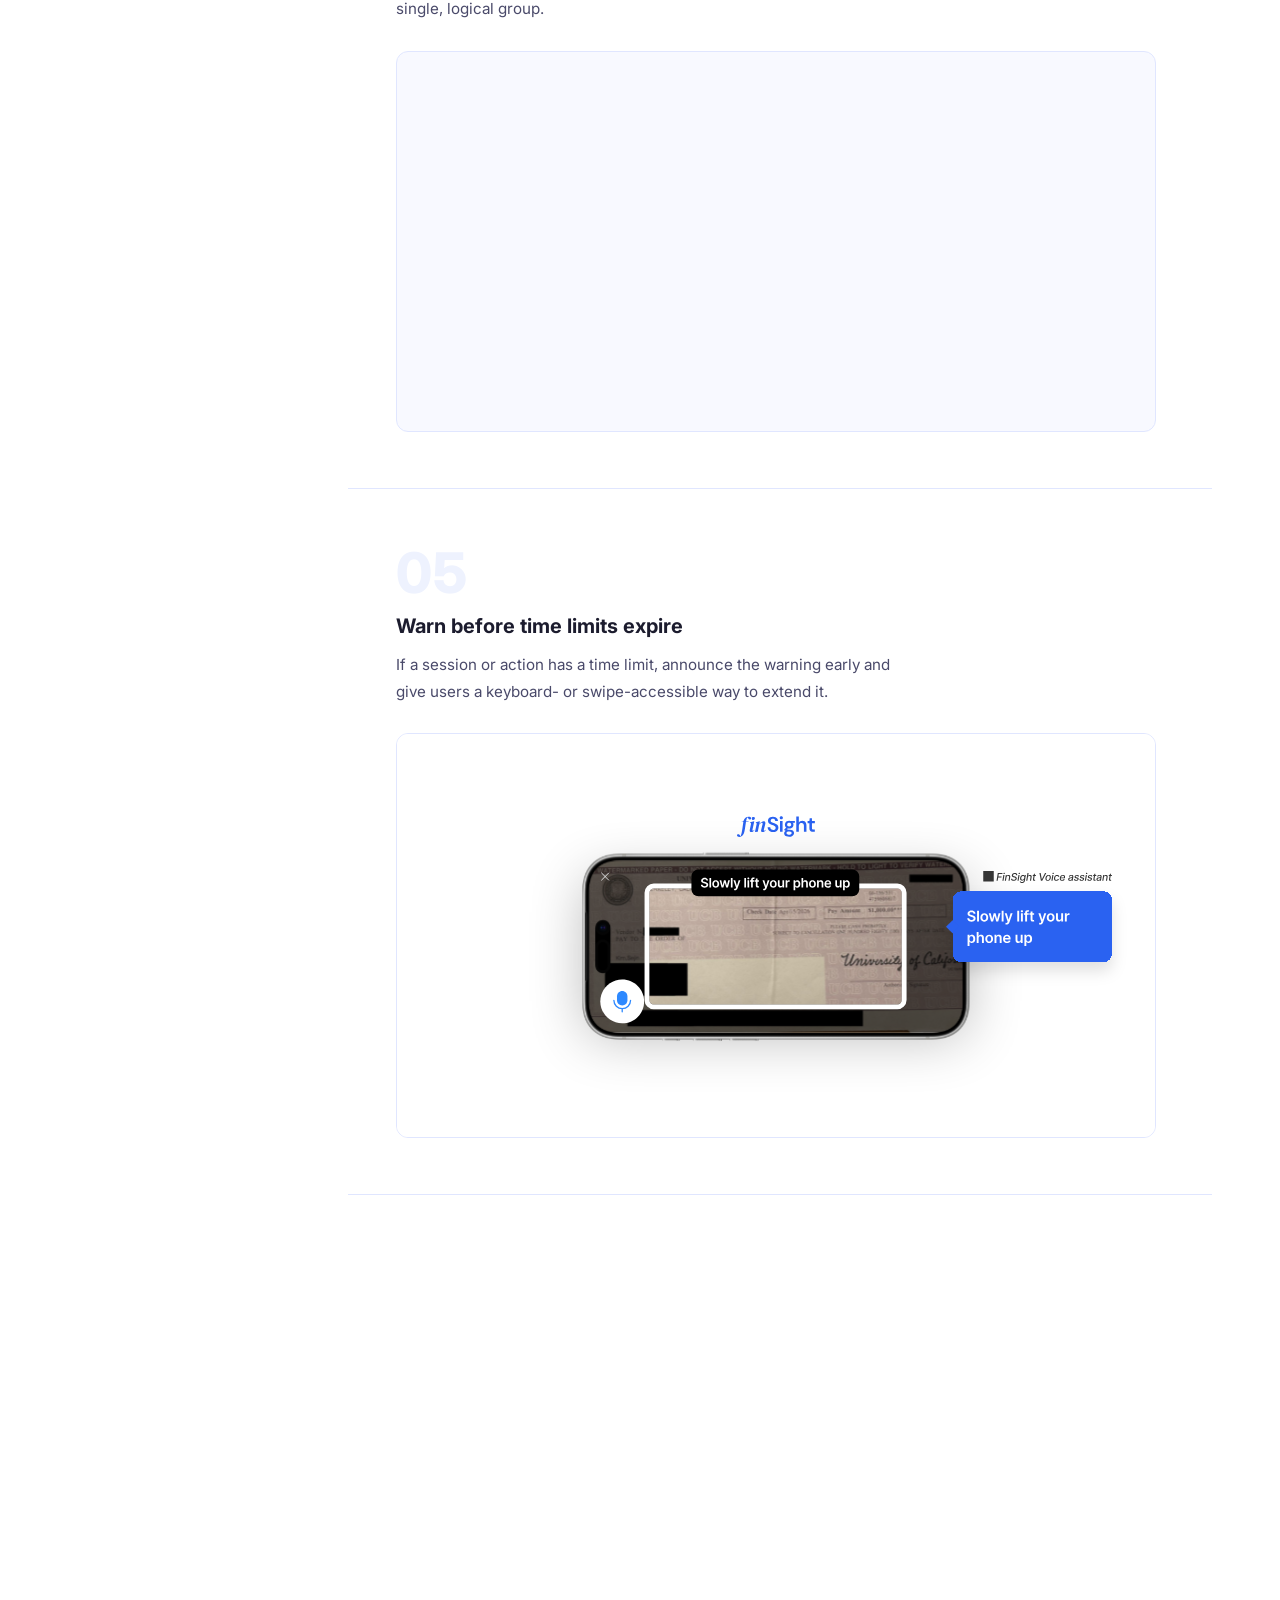
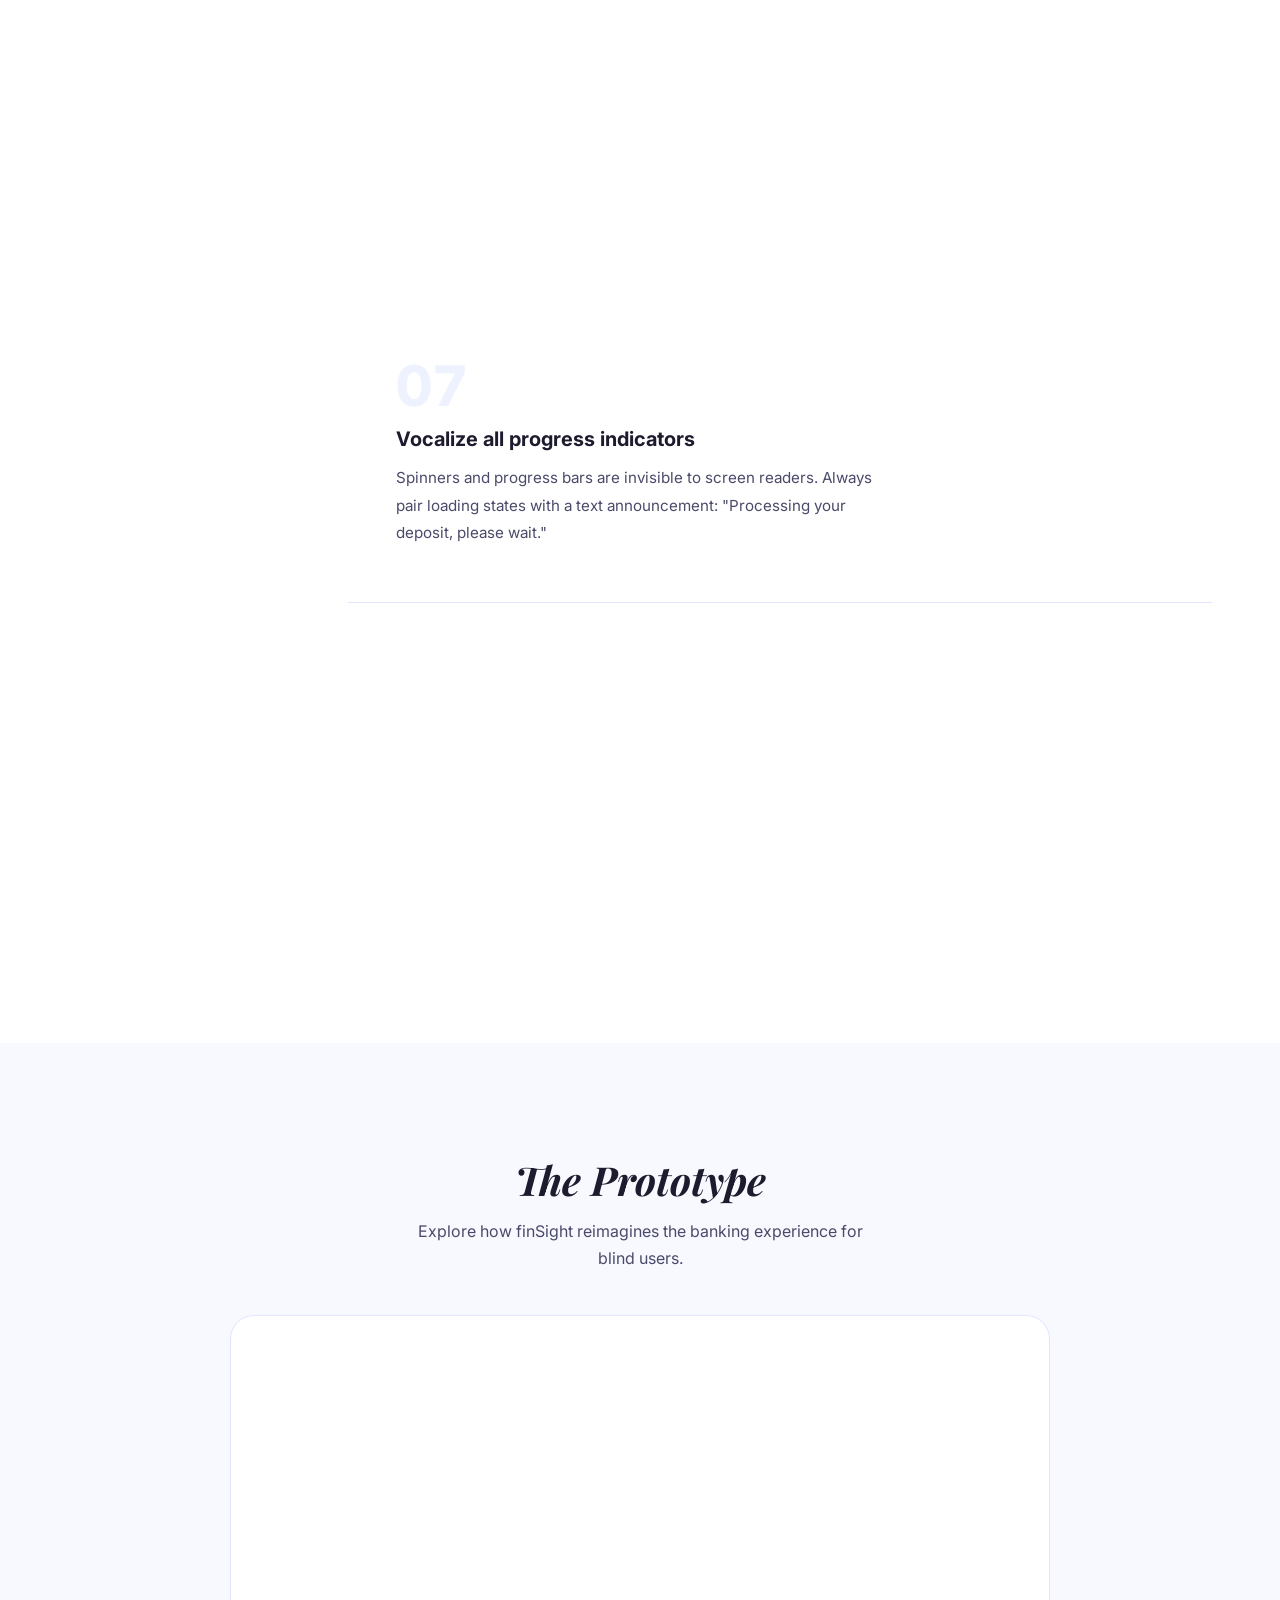
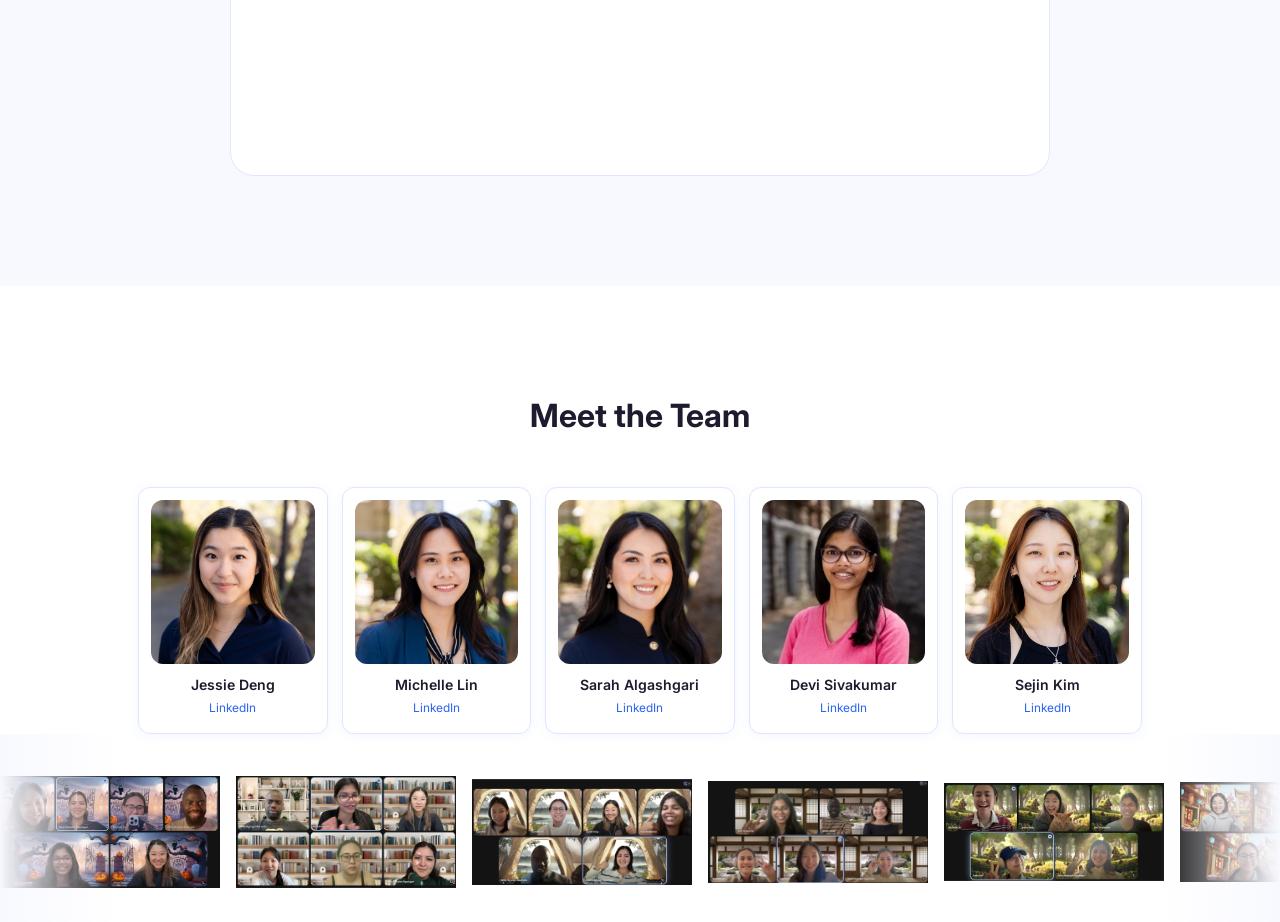
==== commit f7c888c8: "Added demo video" ====
--- a/index.html
+++ b/index.html
@@ -309,7 +309,13 @@
       <h2 class="proto-heading" id="prototype-heading" data-content="prototype.heading"></h2>
       <p class="proto-sub" data-content="prototype.subtitle"></p>
       <div class="proto-embed">
-        <p class="proto-placeholder" data-content="prototype.placeholder"></p>
+        <iframe
+          class="proto-video"
+          src="https://drive.google.com/file/d/1D7Ul_GCffDJgkmIzSKVLo5xy_3dNQs1o/preview"
+          title="FinSight prototype video"
+          allow="autoplay; fullscreen"
+          allowfullscreen
+        ></iframe>
       </div>
     </div>
     </section>
--- a/styles.css
+++ b/styles.css
@@ -1199,16 +1199,20 @@
   background: var(--white);
   border: 1px solid var(--border);
   border-radius: var(--radius-lg);
-  min-height: 420px;
-  display: flex;
-  align-items: center;
-  justify-content: center;
+  aspect-ratio: 16 / 9;
   max-width: 820px;
   margin: 0 auto;
+  overflow: hidden;
 }
 .proto-placeholder {
   color: var(--text-light);
   font-size: 0.9rem;
+}
+.proto-video {
+  border: 0;
+  display: block;
+  height: 100%;
+  width: 100%;
 }
 
 /* ── TEAM ── */
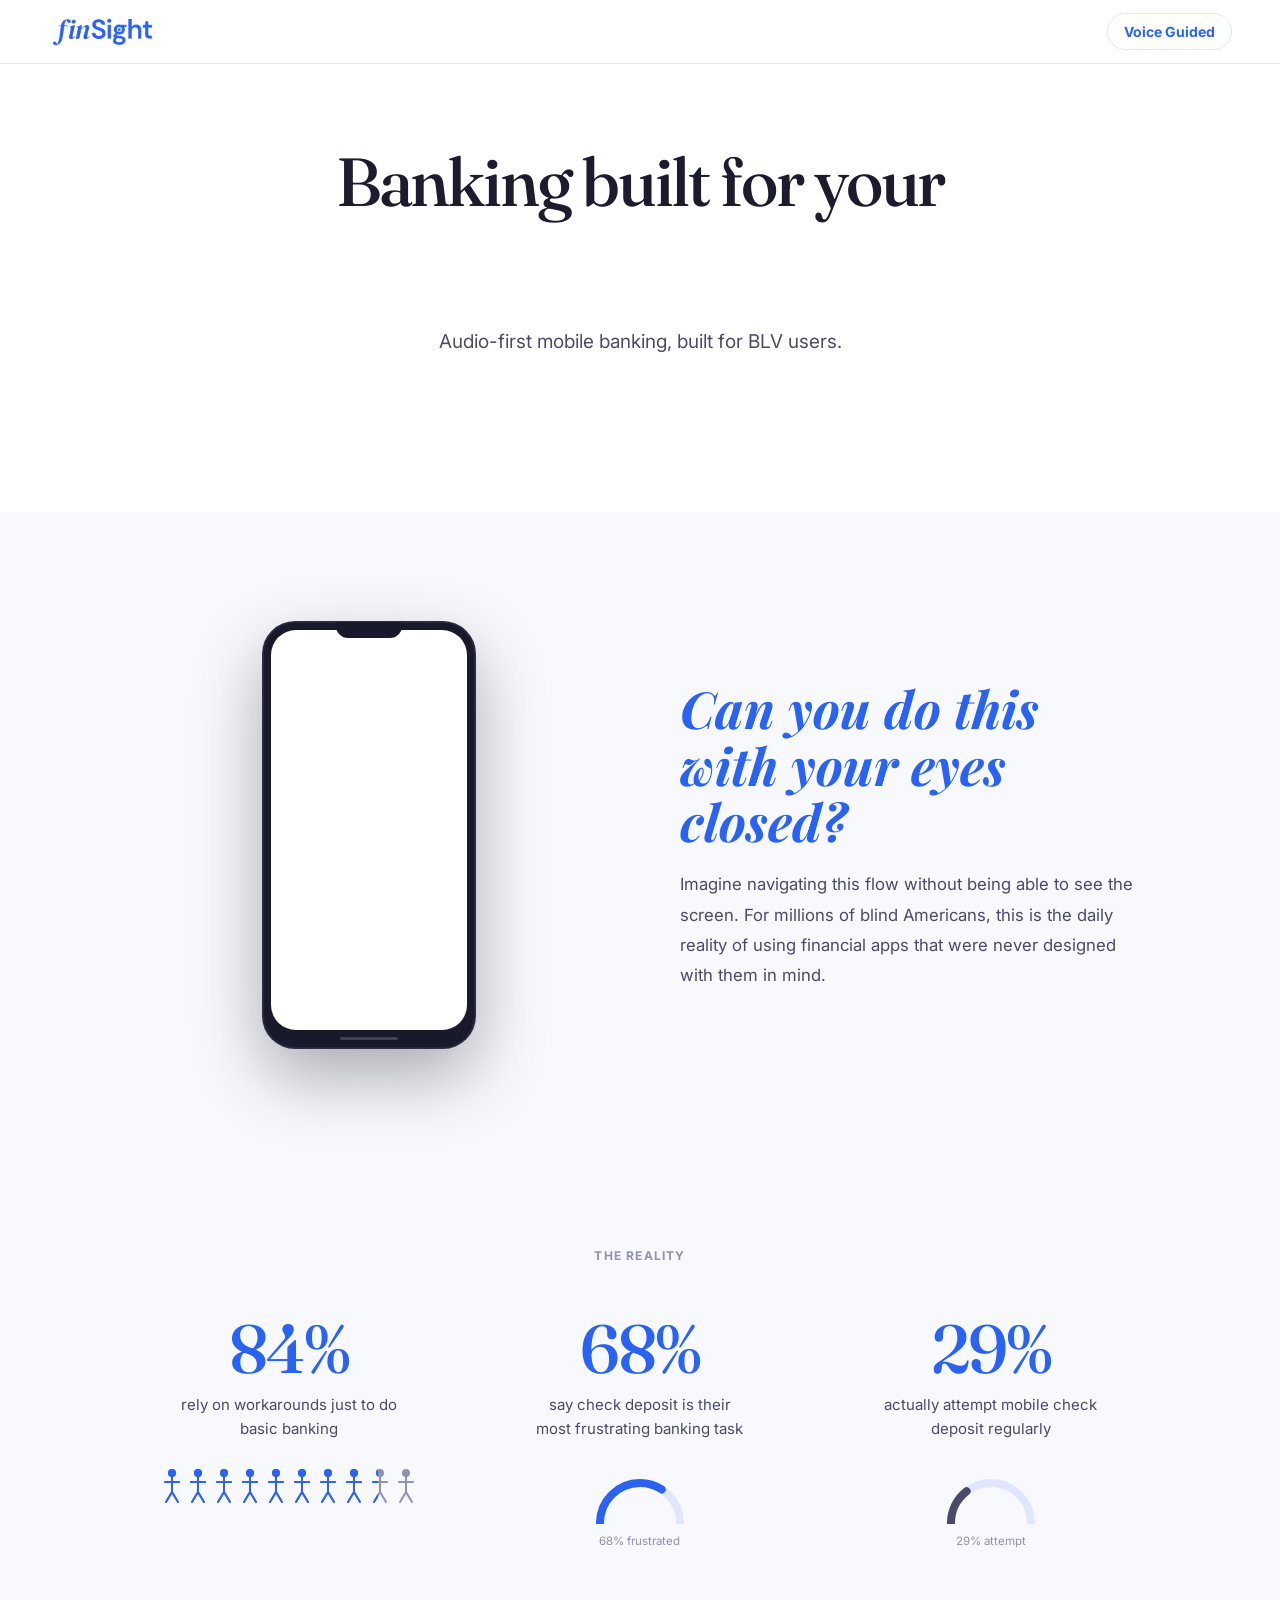
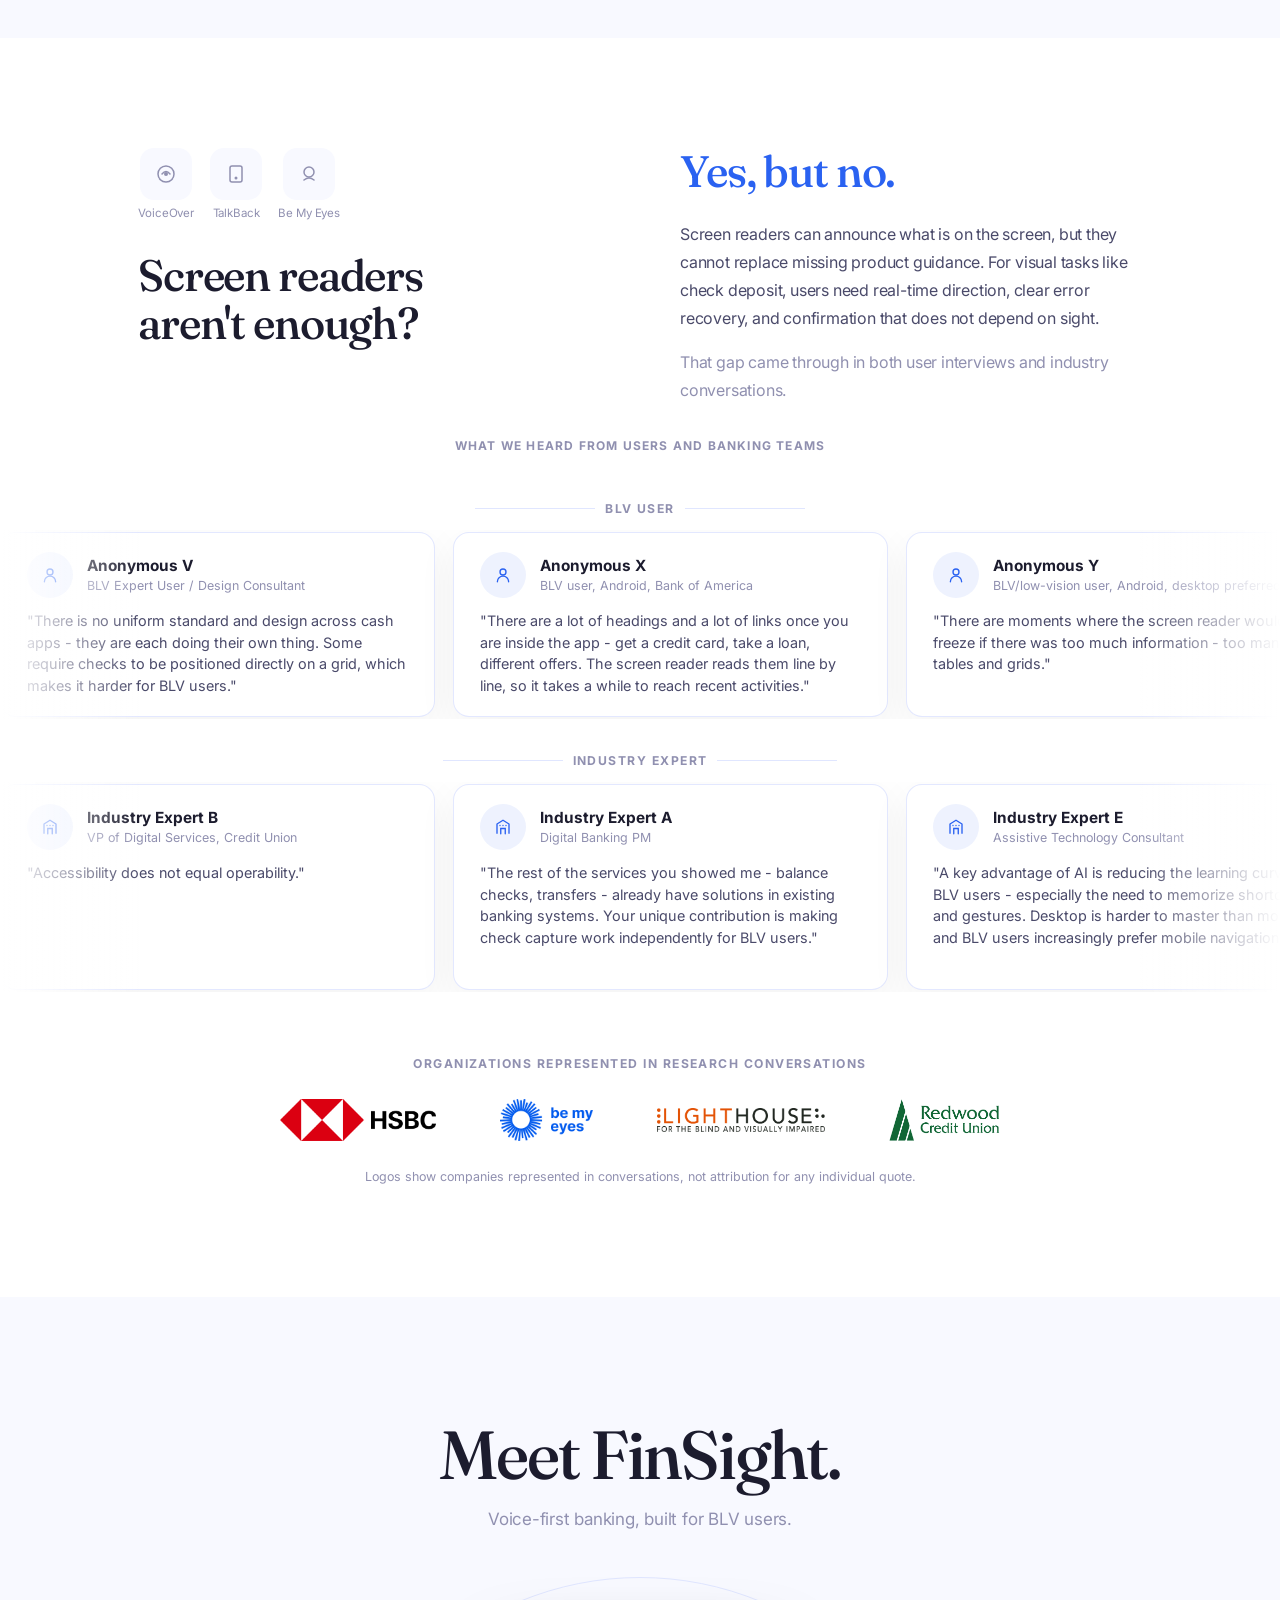
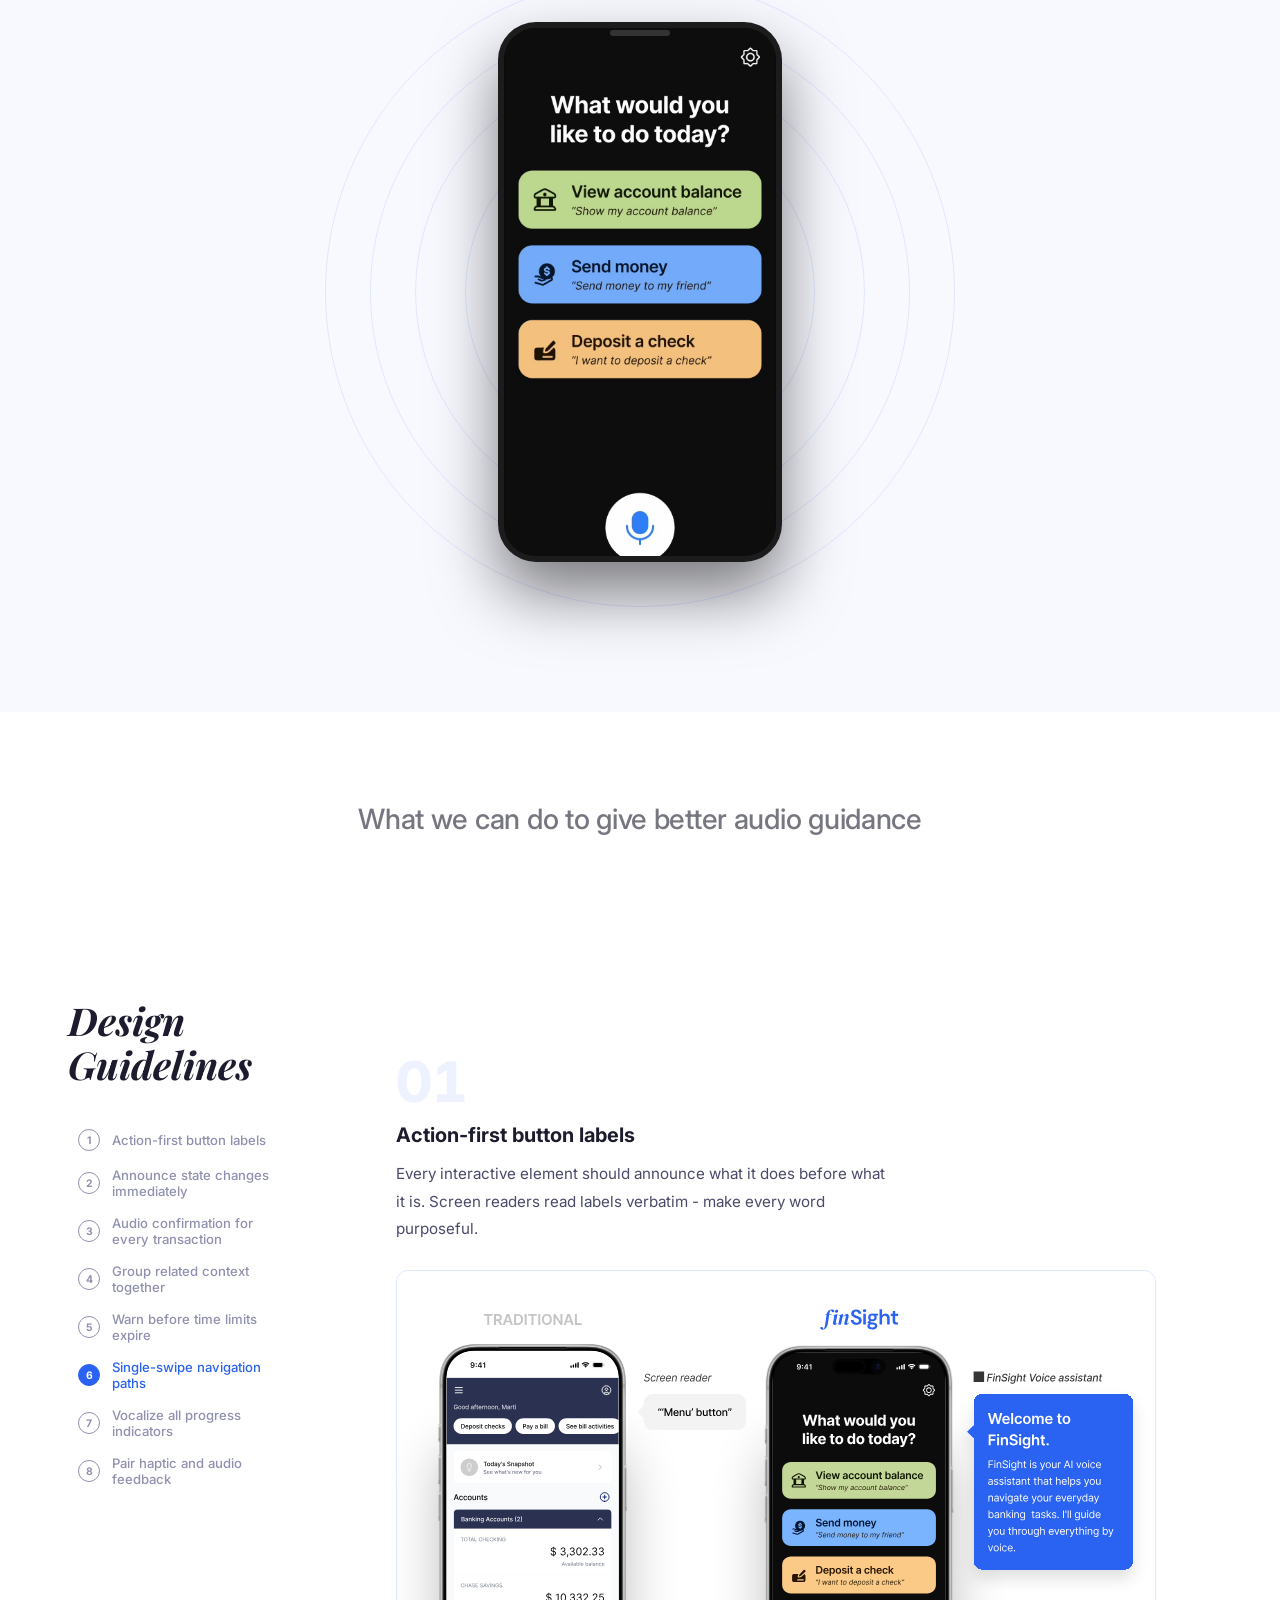
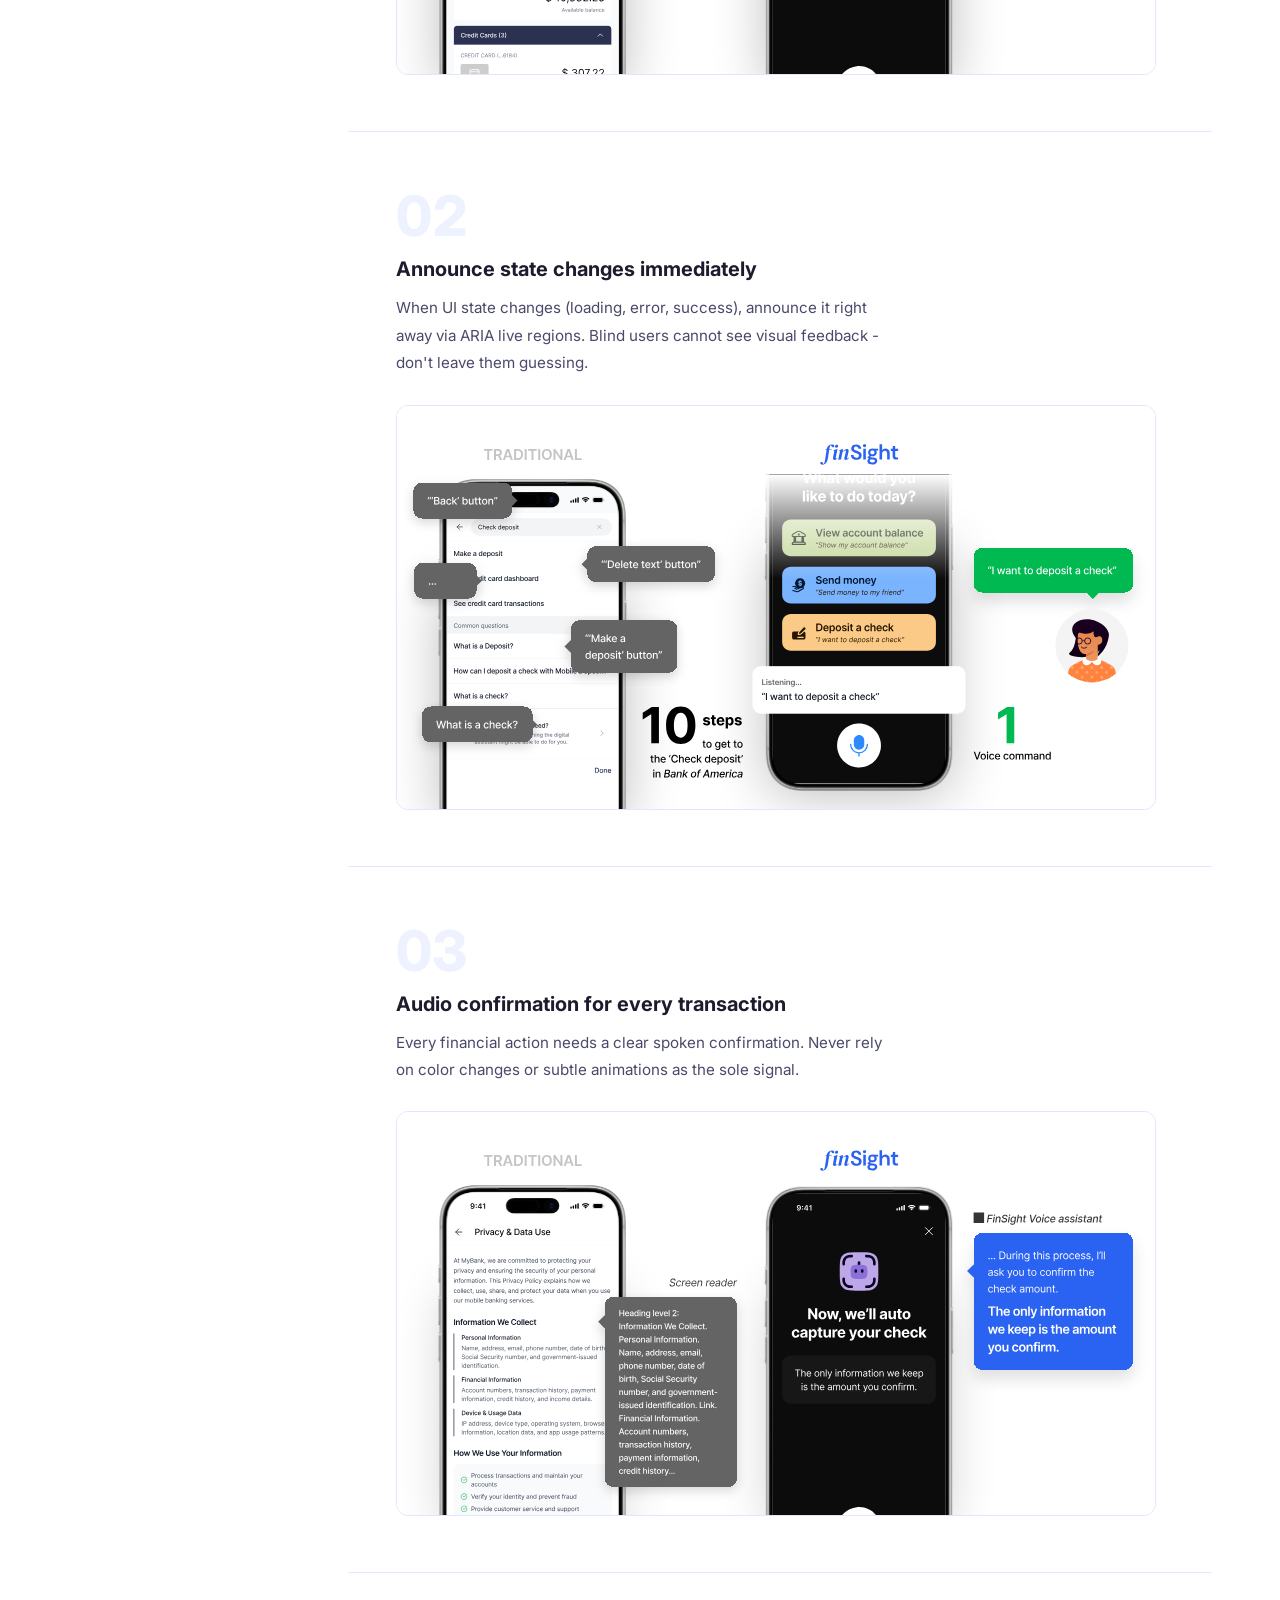
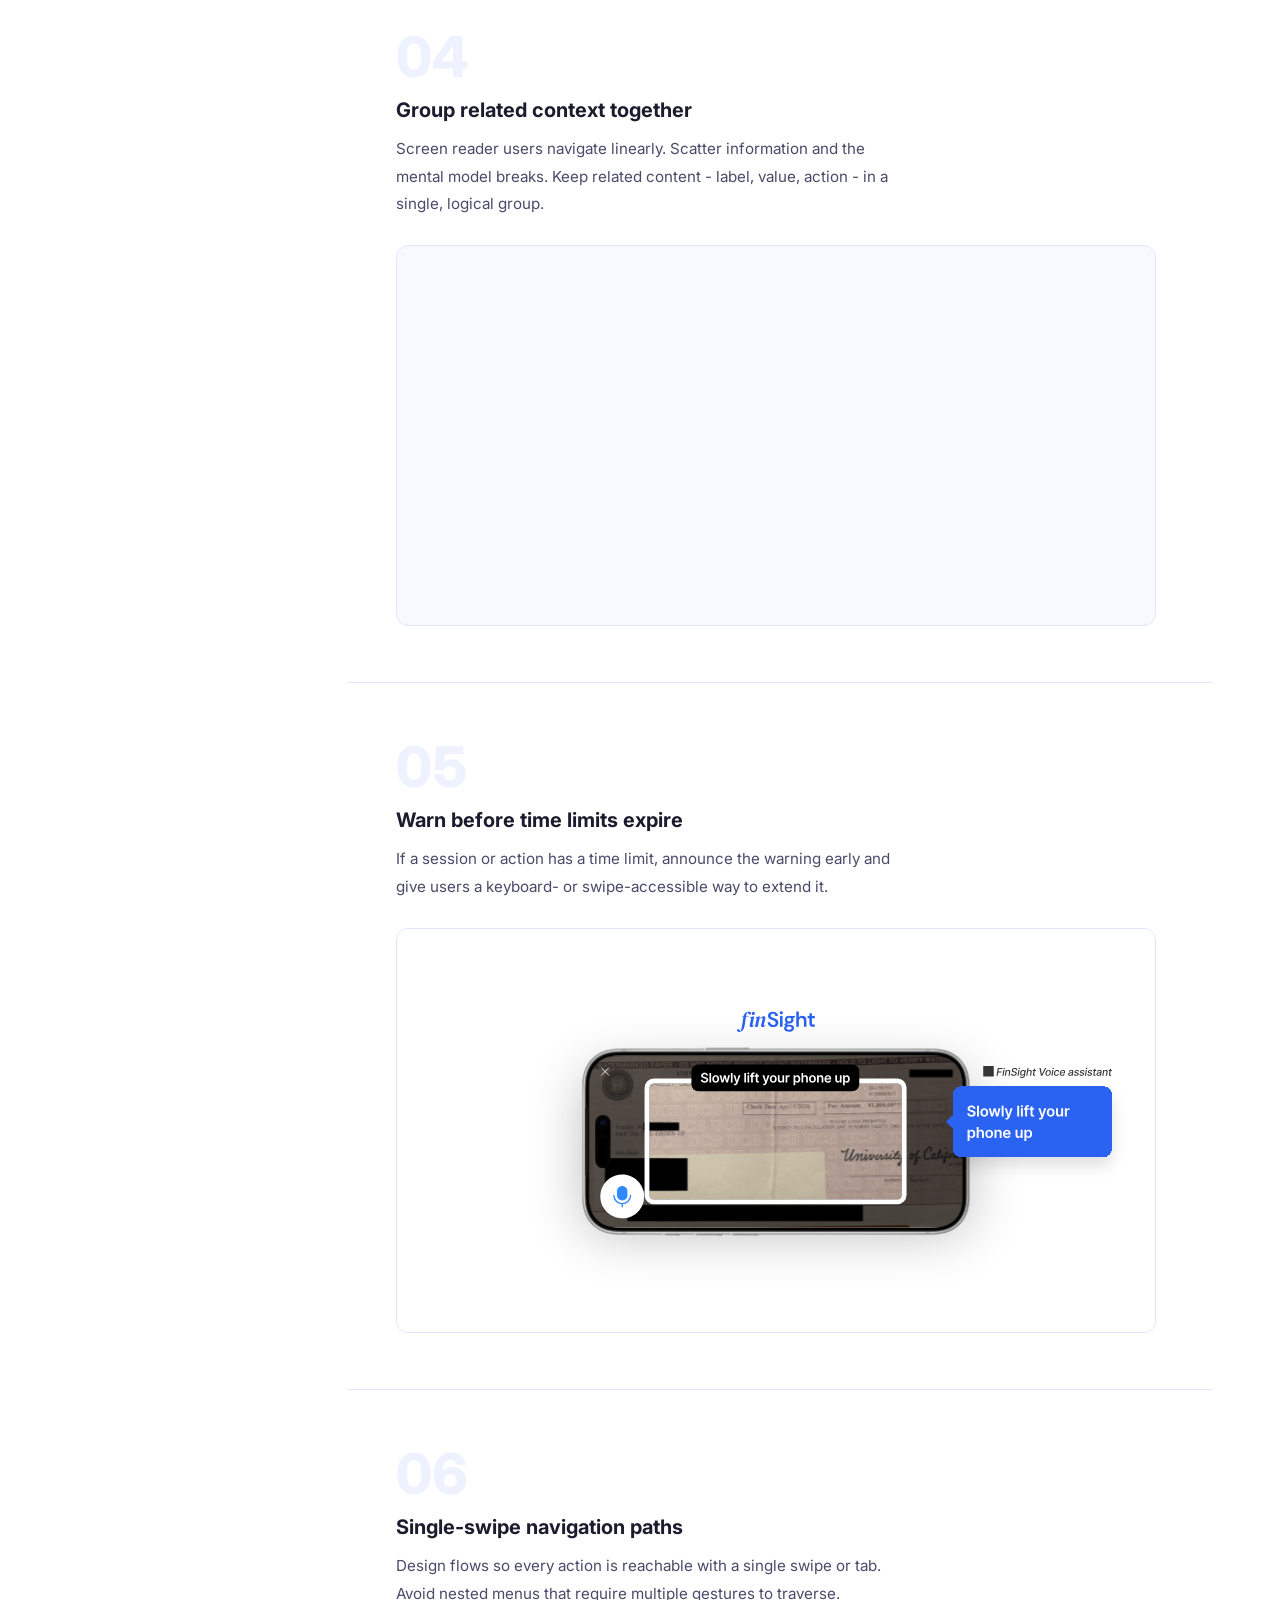
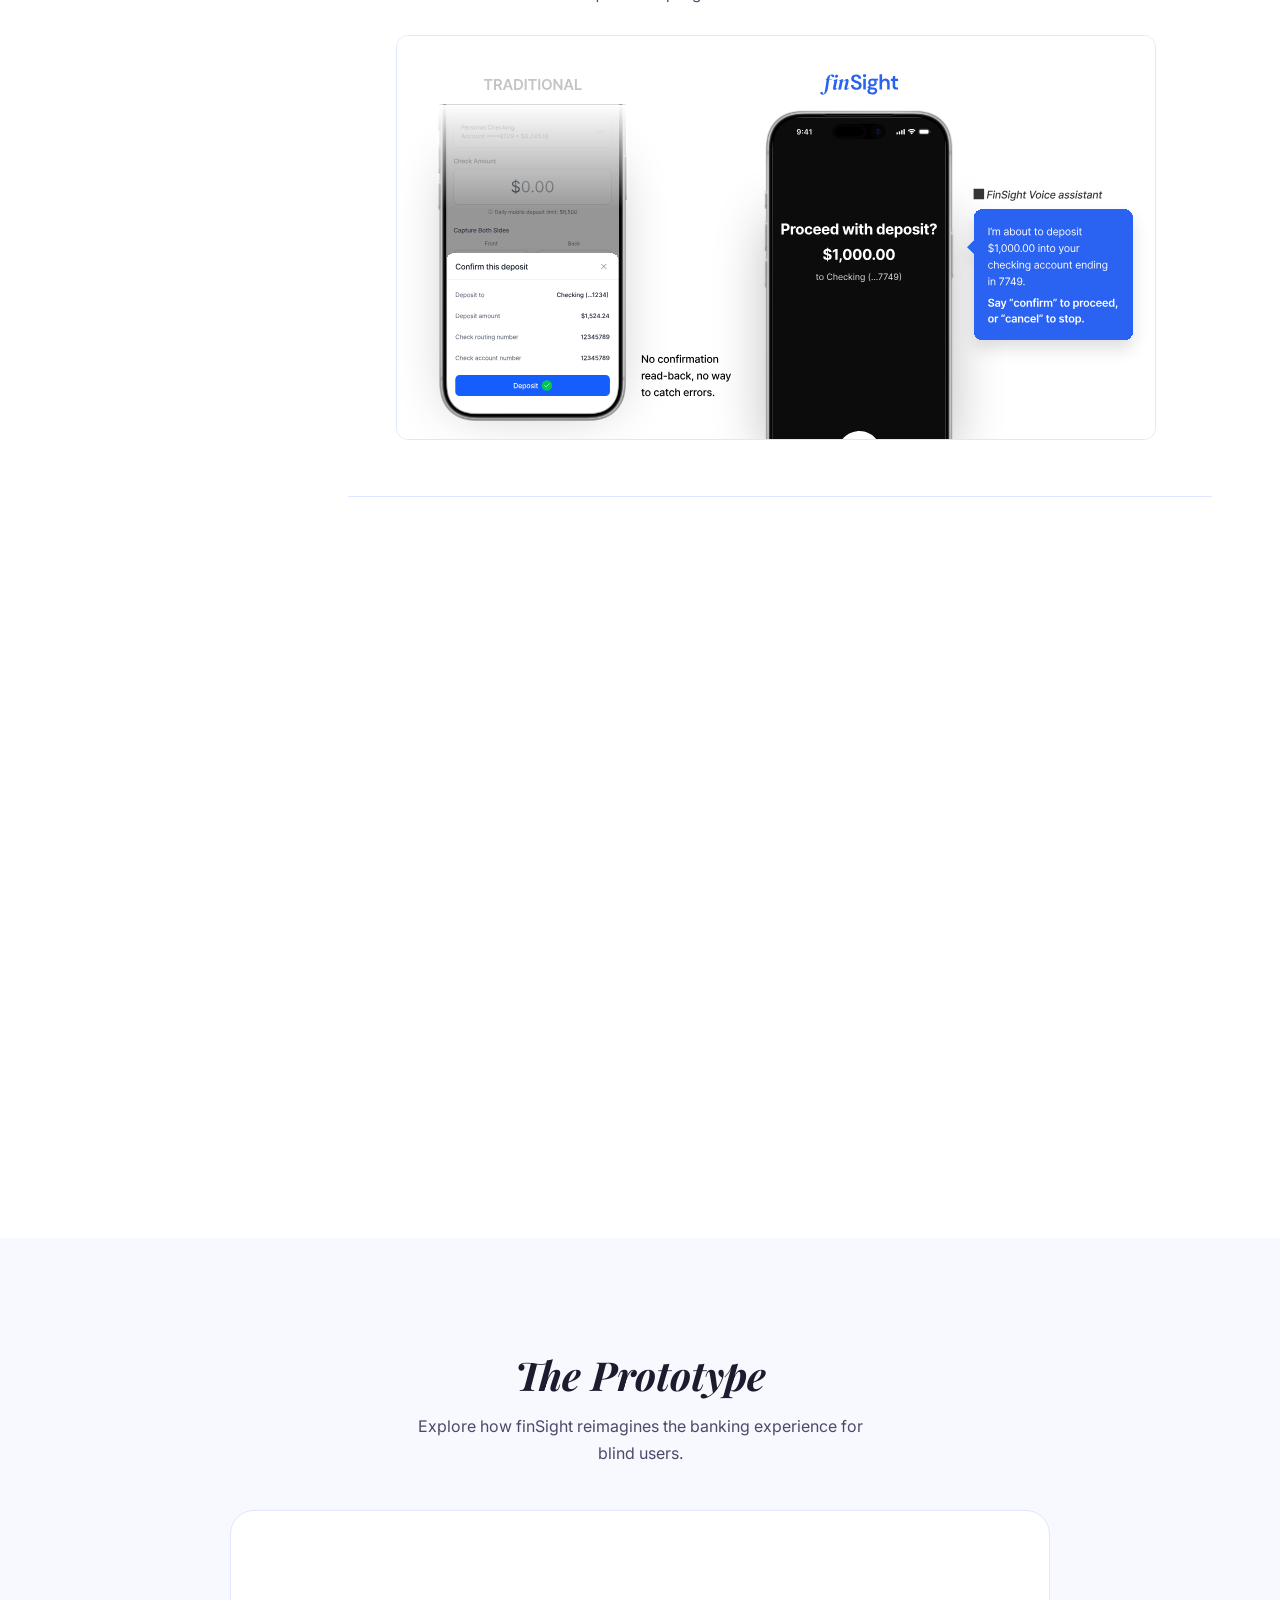
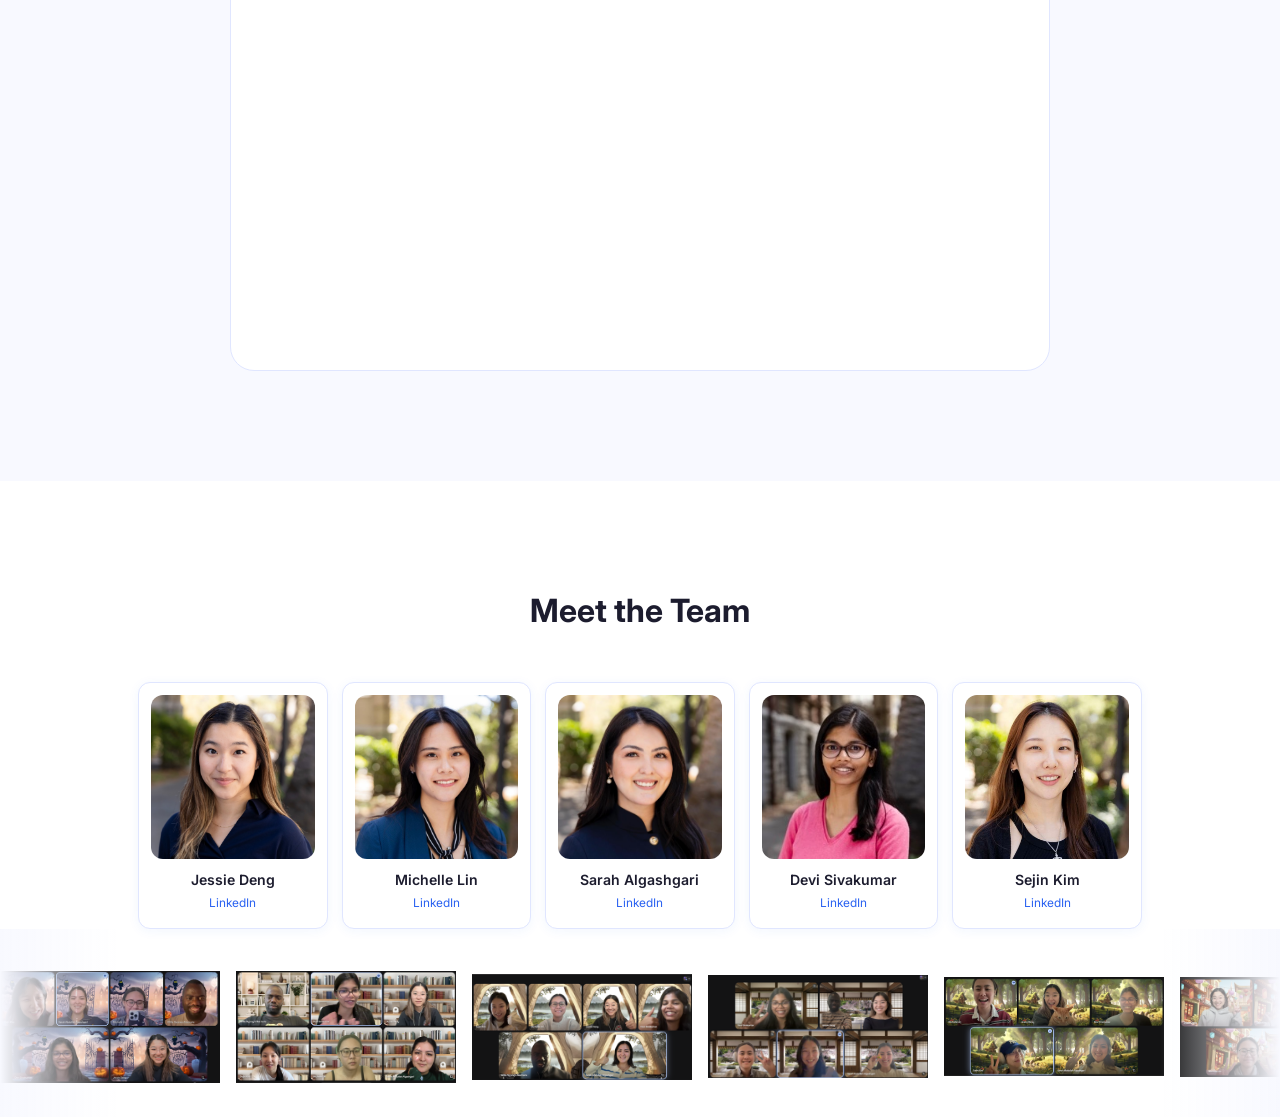
==== commit 78601d96: "Industry logo band" ====
--- a/index.html
+++ b/index.html
@@ -262,6 +262,12 @@
         <div class="quote-track quote-track-right" id="expertQuoteTrack"></div>
       </div>
     </div>
+
+    <div class="quote-logo-band container" aria-labelledby="quote-logo-band-label">
+      <p class="quote-logo-band-label" id="quote-logo-band-label" data-content="quotes.organizationsLabel"></p>
+      <div class="quote-logo-band-row" id="quoteLogoBand"></div>
+      <p class="quote-logo-band-note" data-content="quotes.organizationsNote"></p>
+    </div>
     </section>
 
   <!-- MEET FINSIGHT -->
--- a/styles.css
+++ b/styles.css
@@ -944,6 +944,45 @@
   font-size: clamp(0.9rem, 1vw, 1.02rem);
   line-height: 1.5;
 }
+.quote-logo-band {
+  margin-top: 64px;
+  text-align: center;
+}
+.quote-logo-band-label {
+  color: var(--text-light);
+  font-size: 0.76rem;
+  font-weight: 700;
+  letter-spacing: 0.12em;
+  margin-bottom: 28px;
+  text-transform: uppercase;
+}
+.quote-logo-band-row {
+  align-items: center;
+  display: flex;
+  flex-wrap: wrap;
+  gap: clamp(28px, 5vw, 72px);
+  justify-content: center;
+}
+.quote-logo-band-item {
+  align-items: center;
+  display: inline-flex;
+  justify-content: center;
+}
+.quote-logo-band-item img {
+  display: block;
+  height: auto;
+  max-height: 42px;
+  max-width: 168px;
+  object-fit: contain;
+  width: auto;
+}
+.quote-logo-band-note {
+  color: var(--text-light);
+  font-size: 0.78rem;
+  line-height: 1.6;
+  margin: 26px auto 0;
+  max-width: 560px;
+}
 @keyframes quoteMarqueeLeft {
   0% { transform: translateX(0); }
   100% { transform: translateX(-50%); }
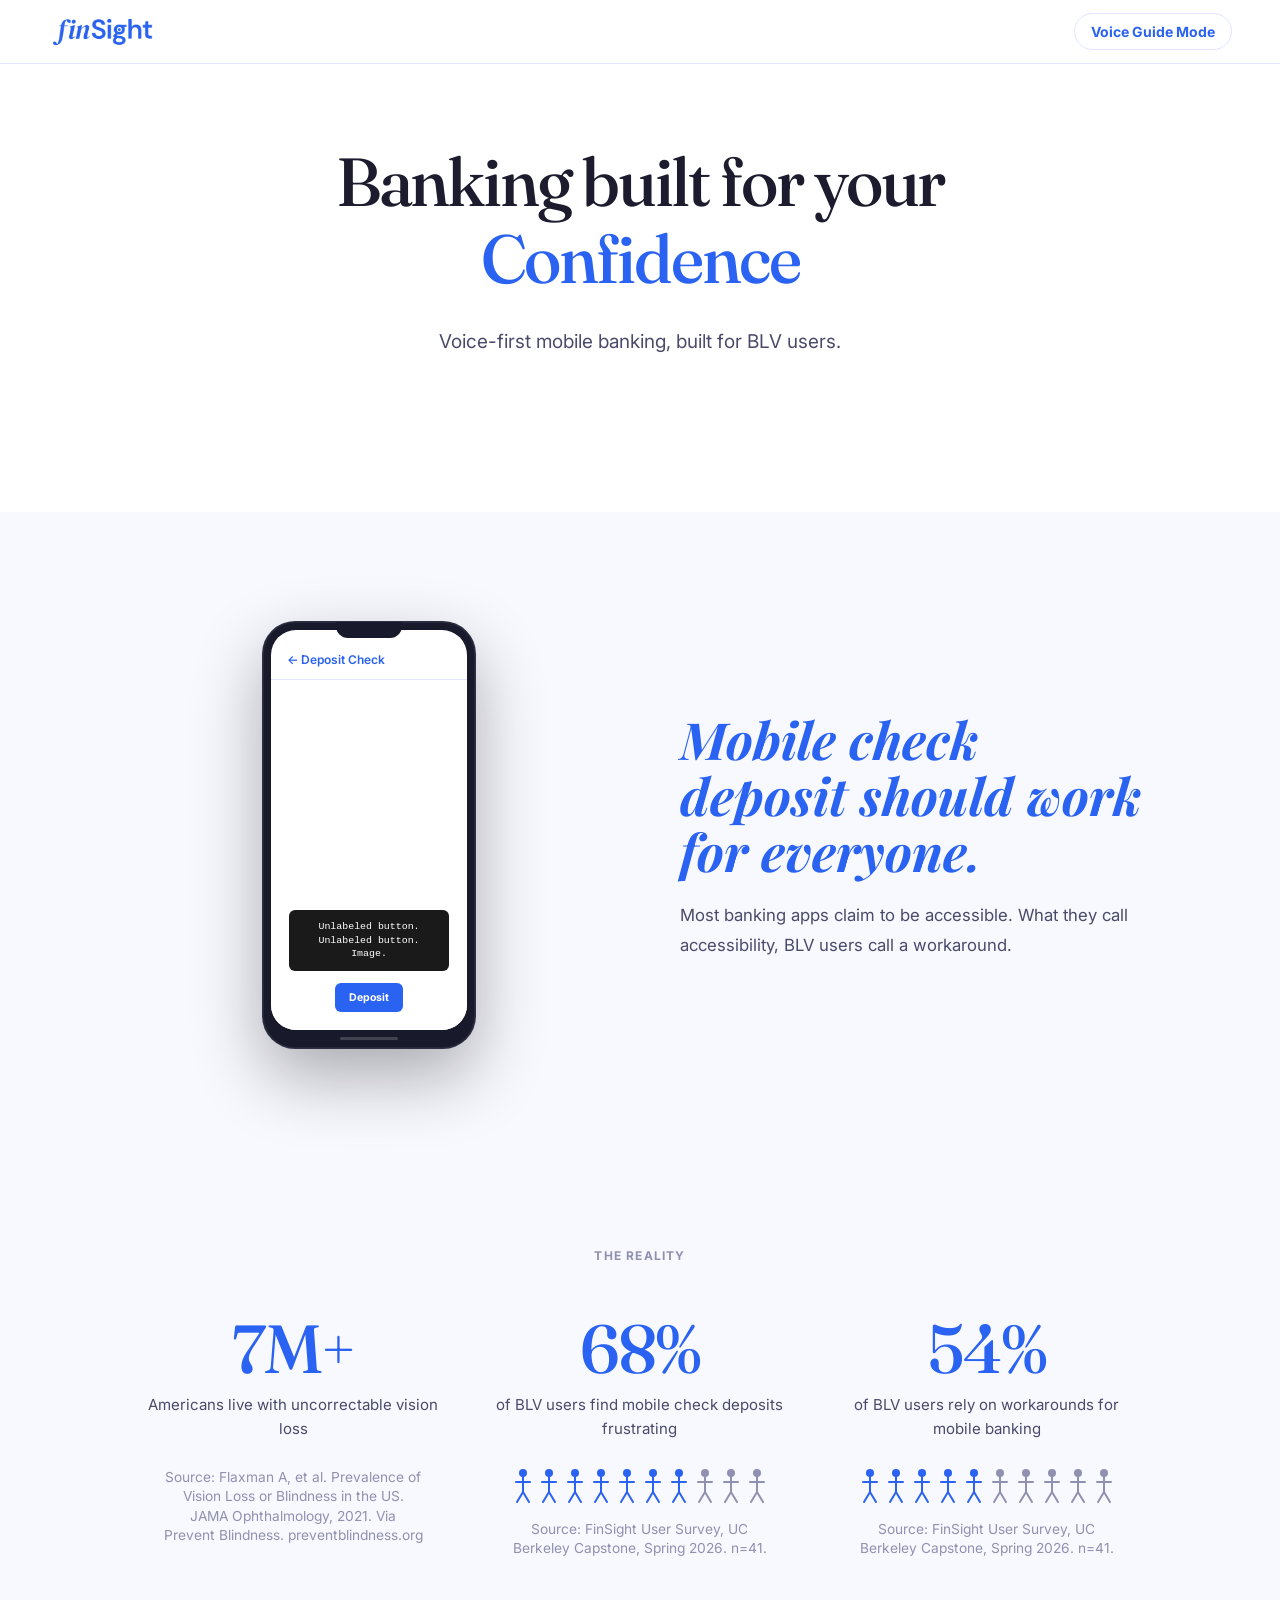
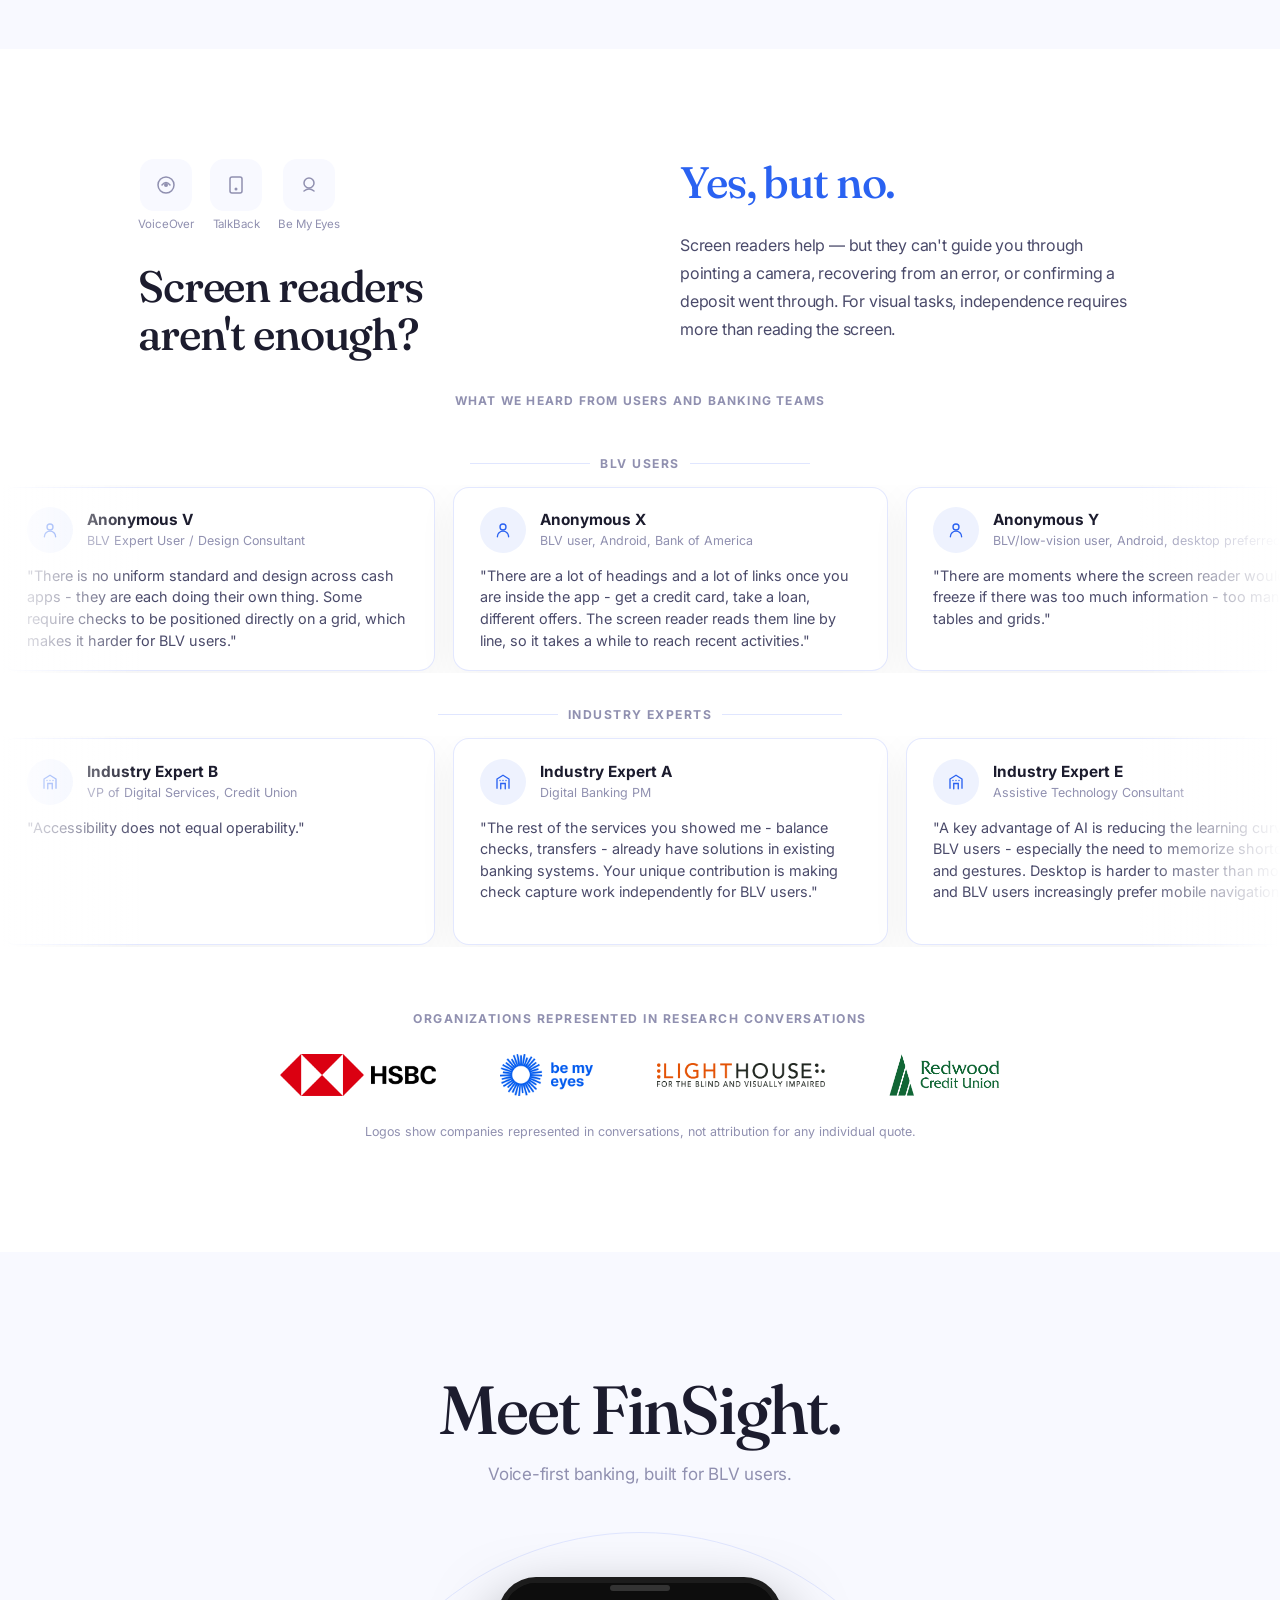
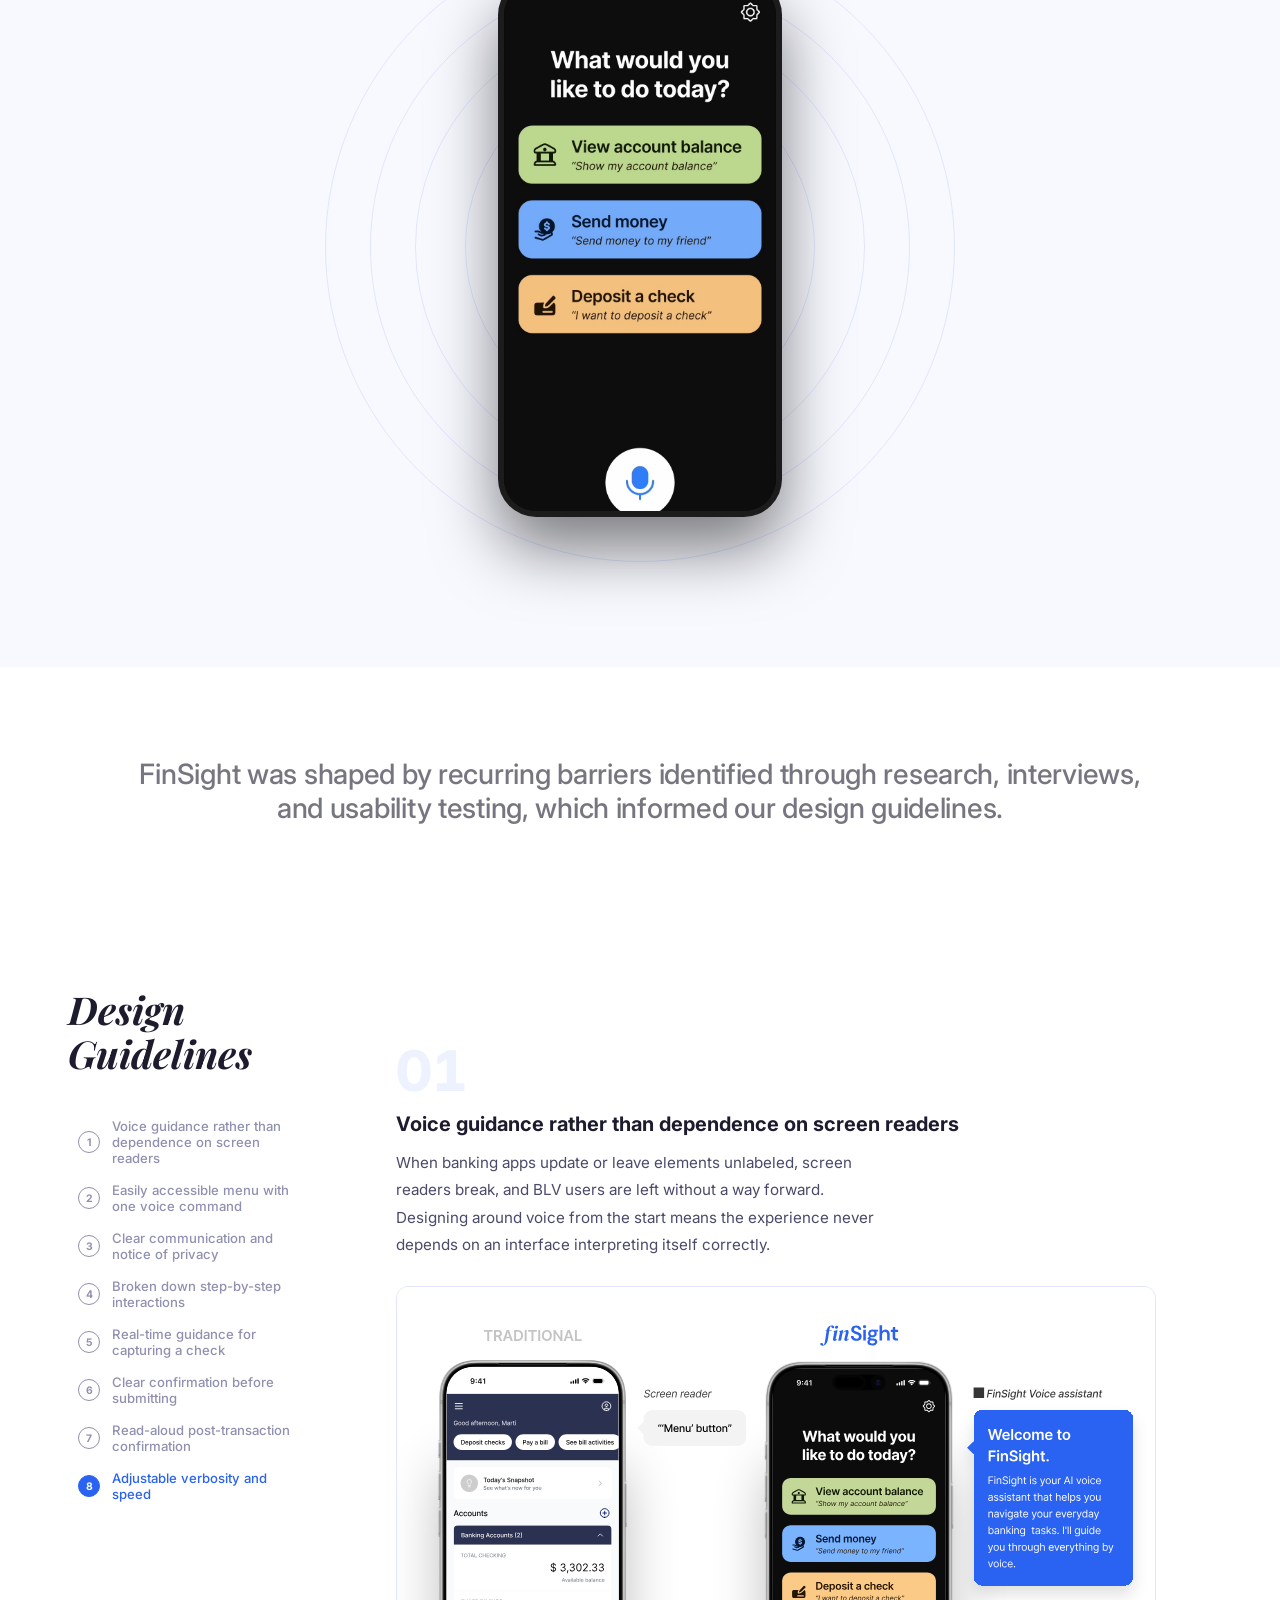
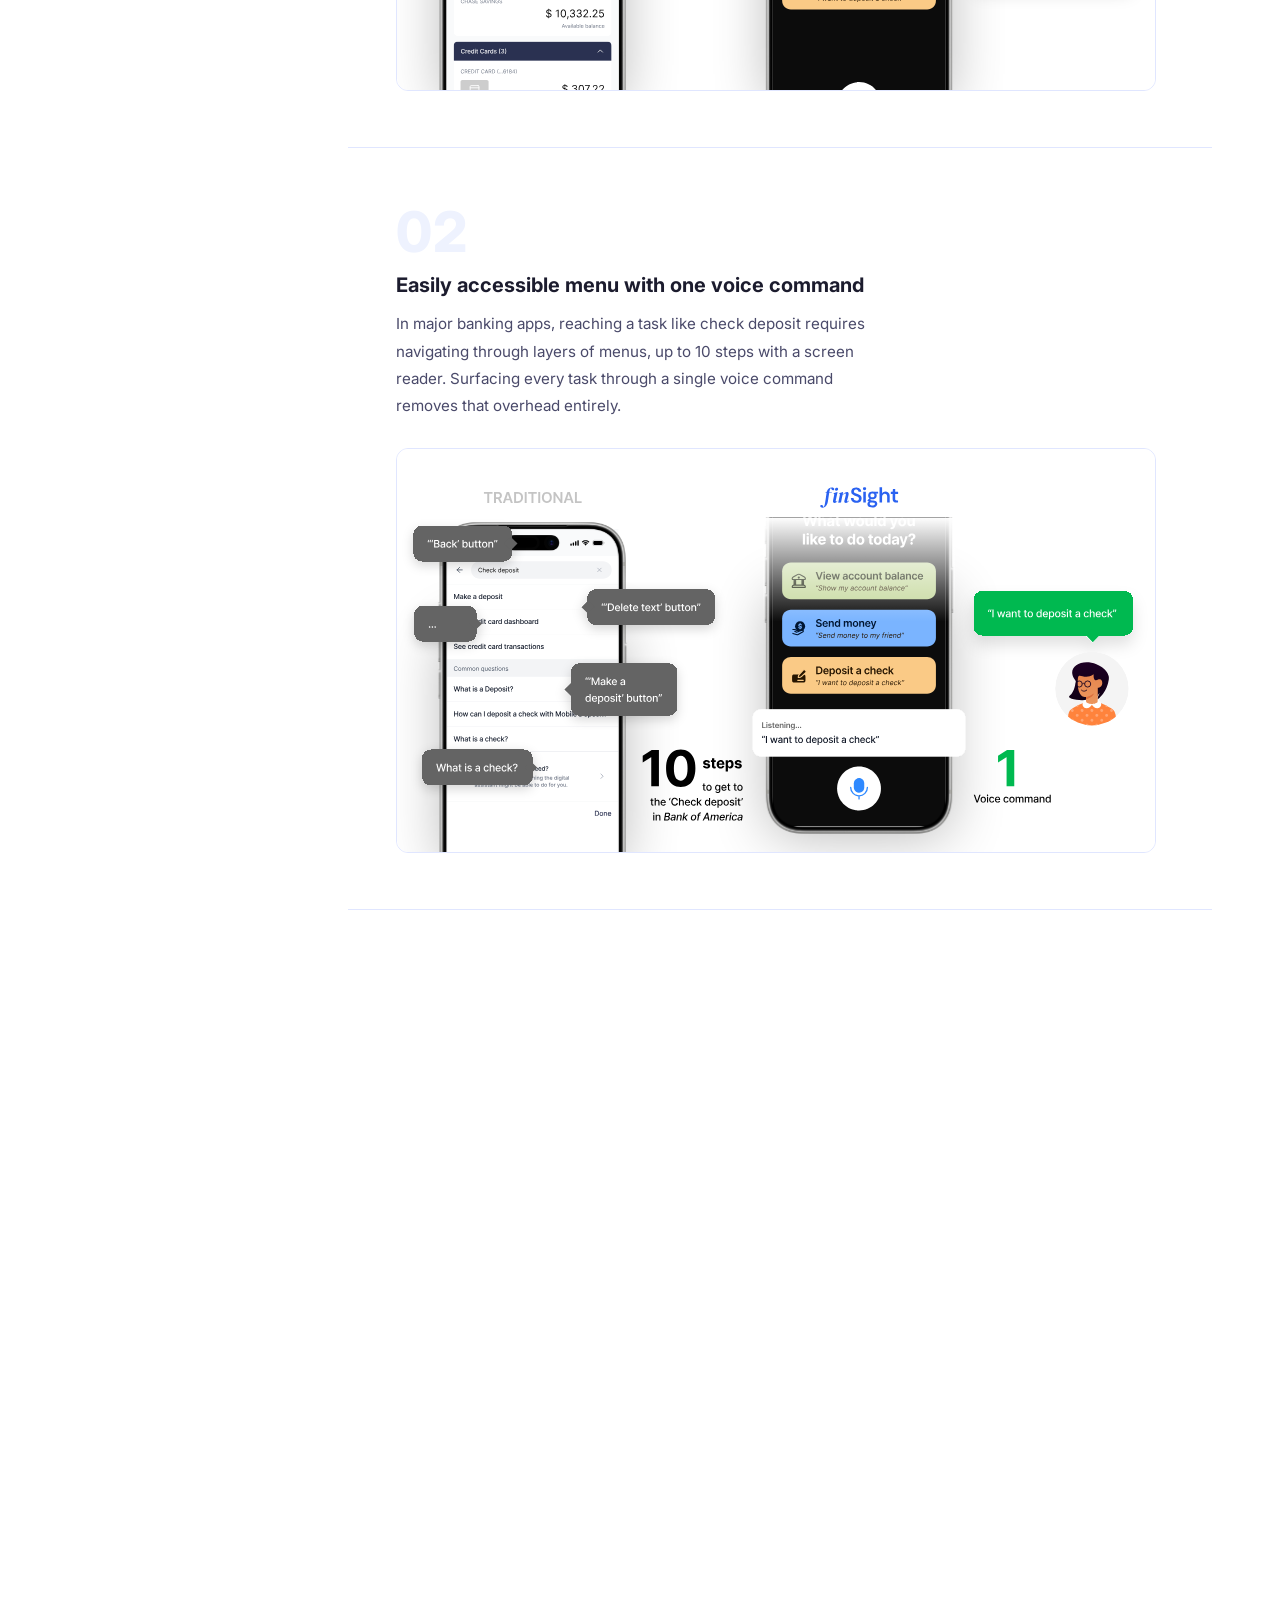
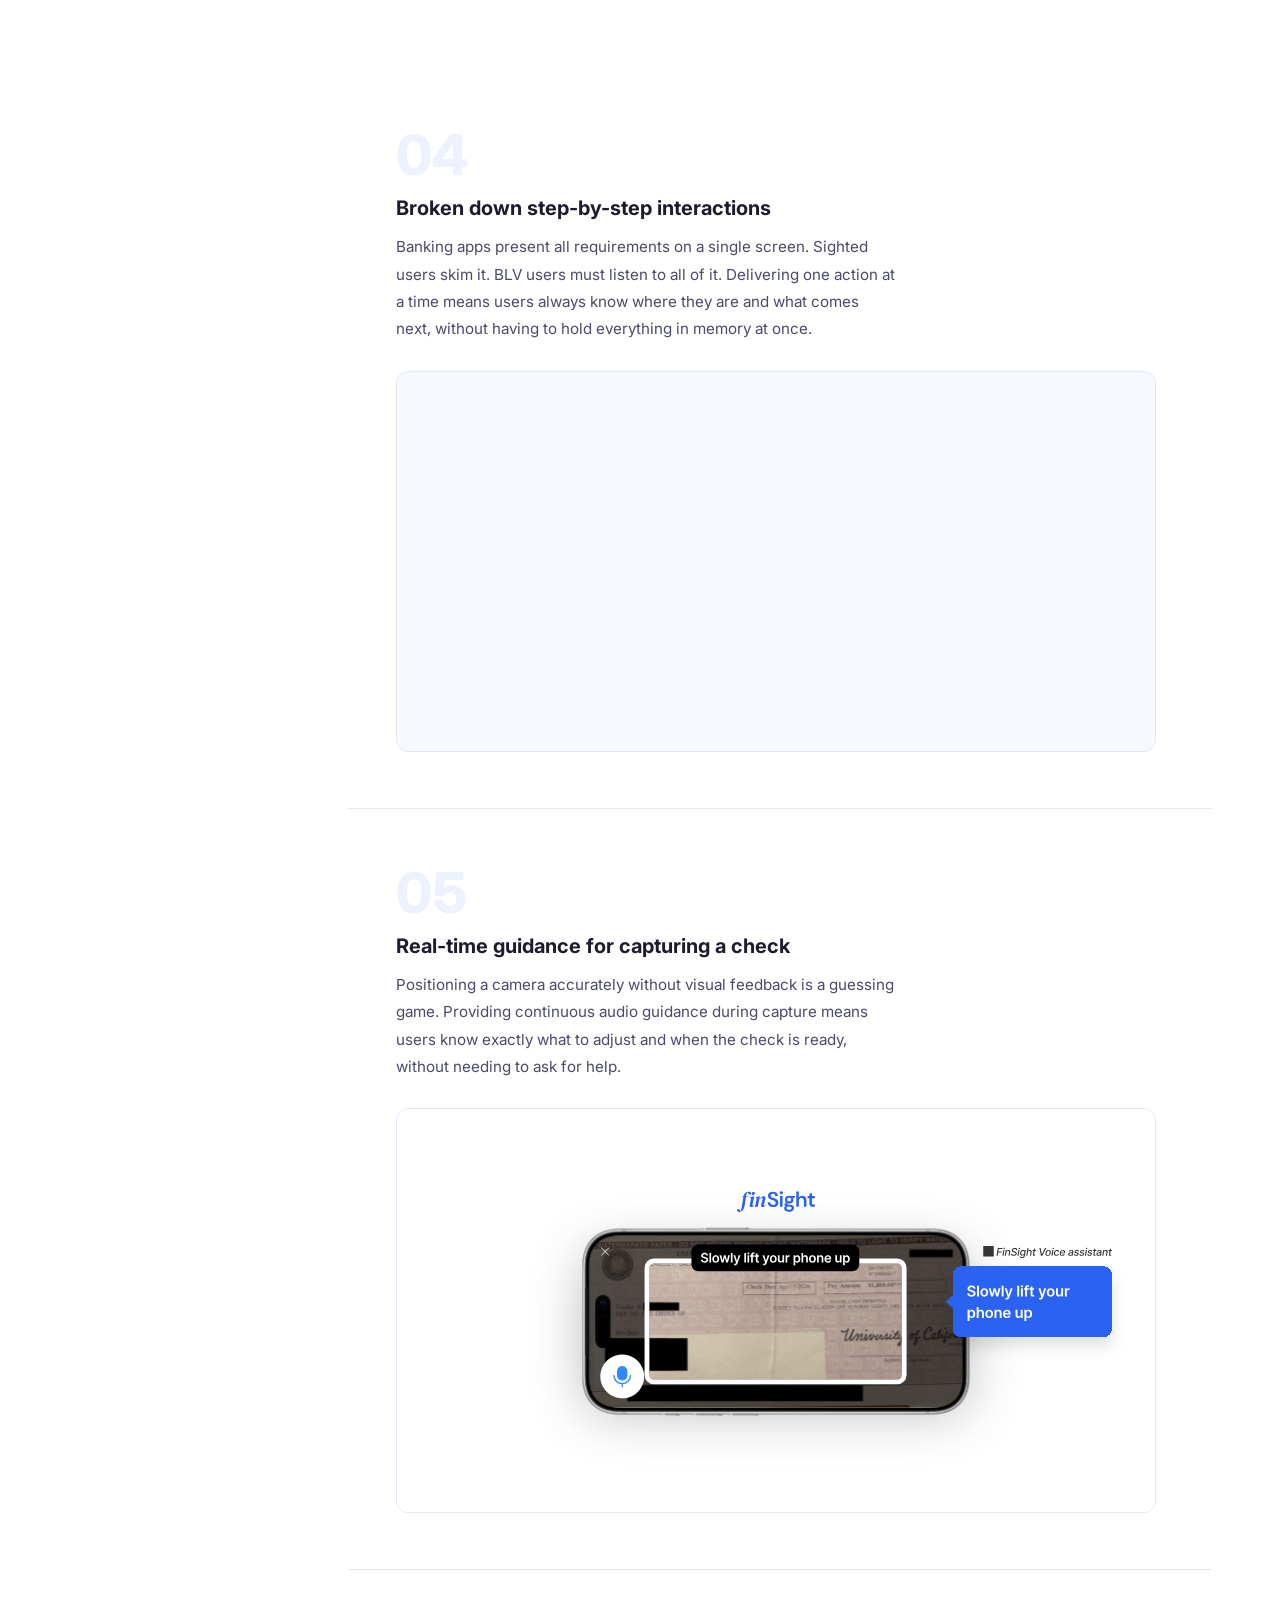
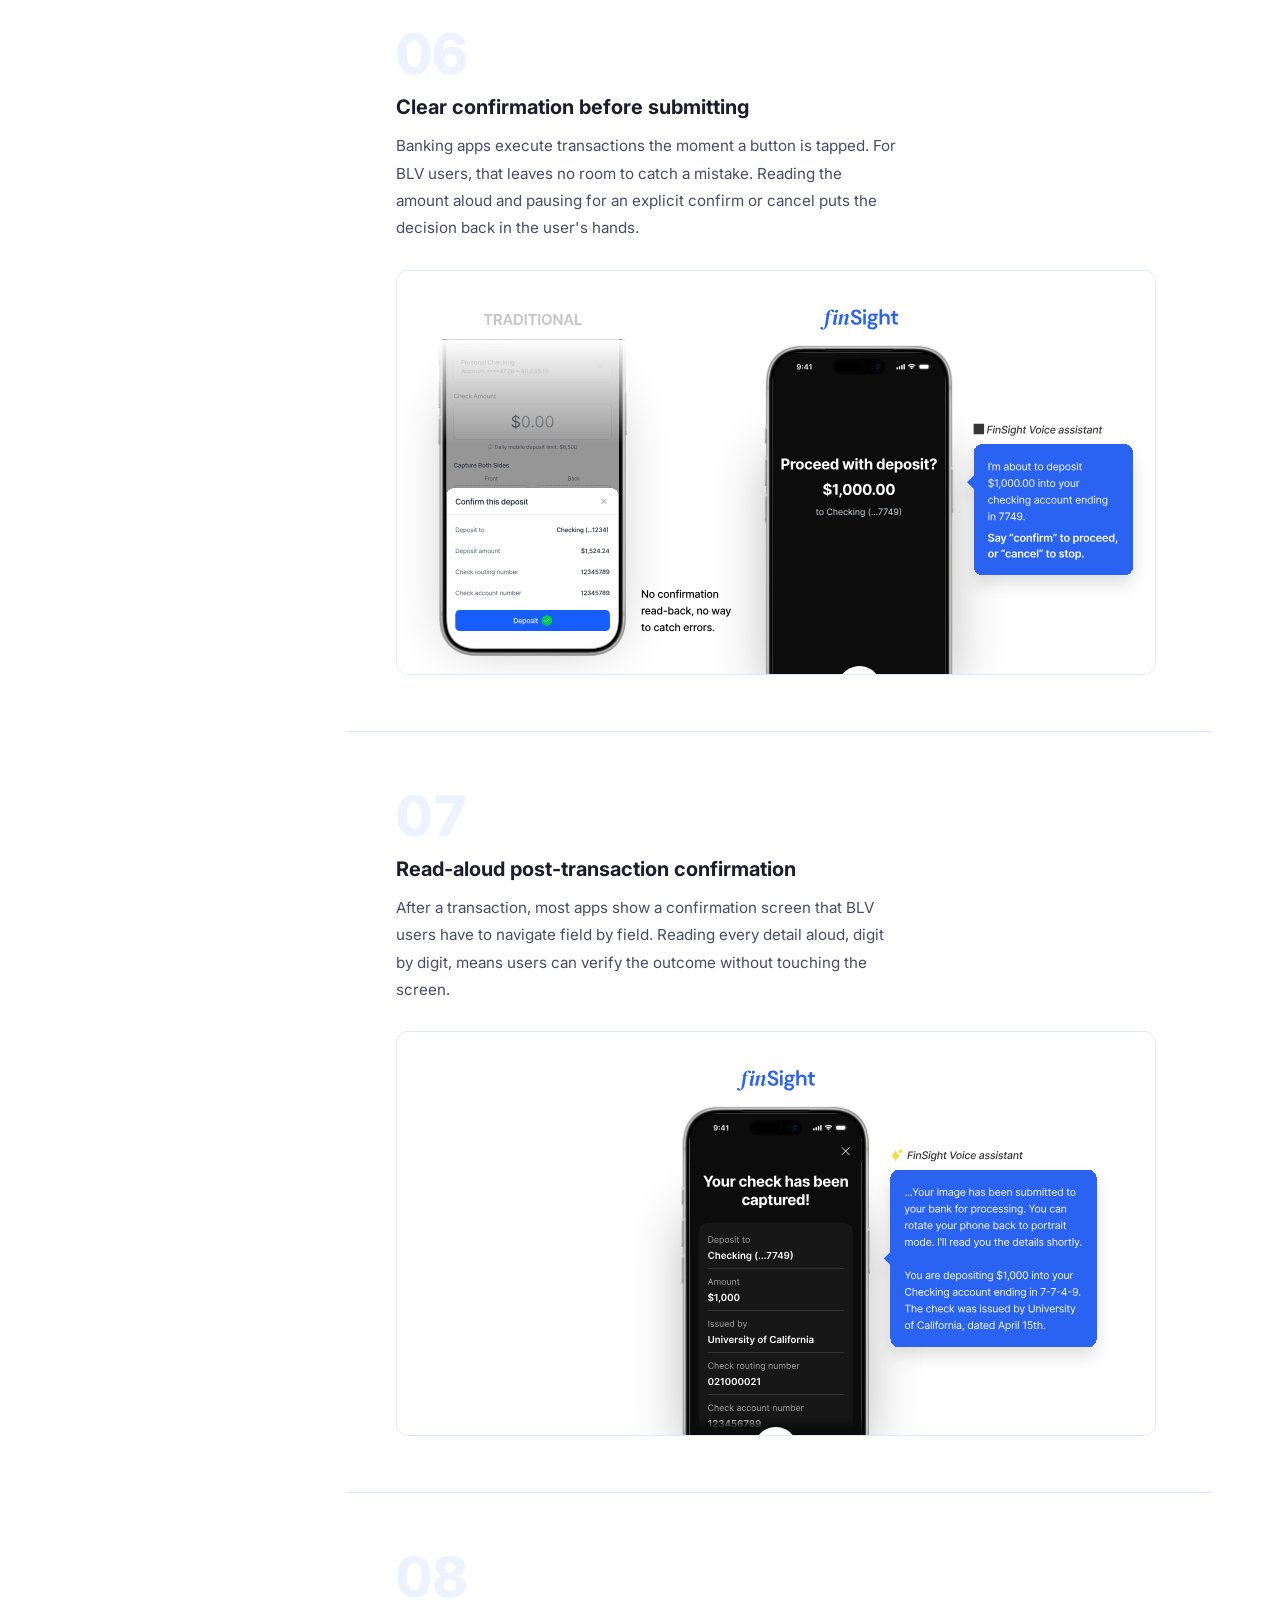
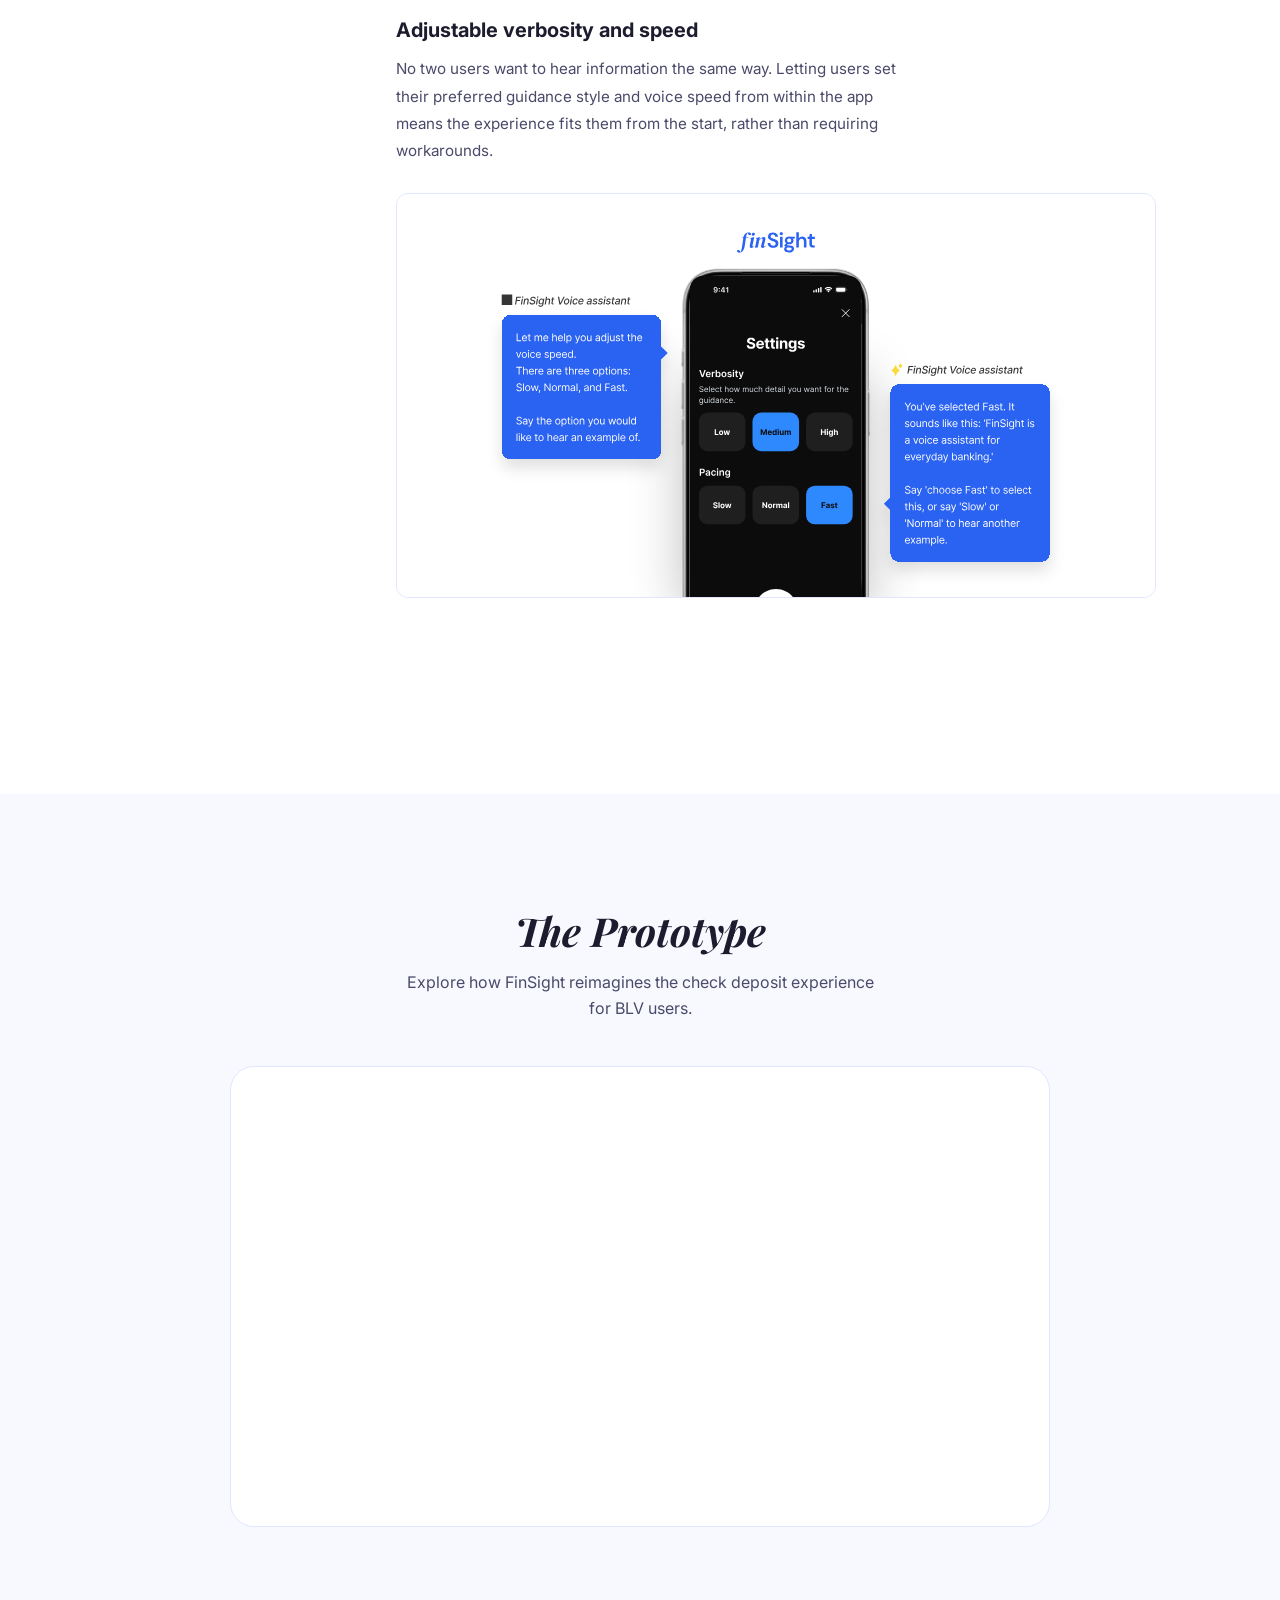
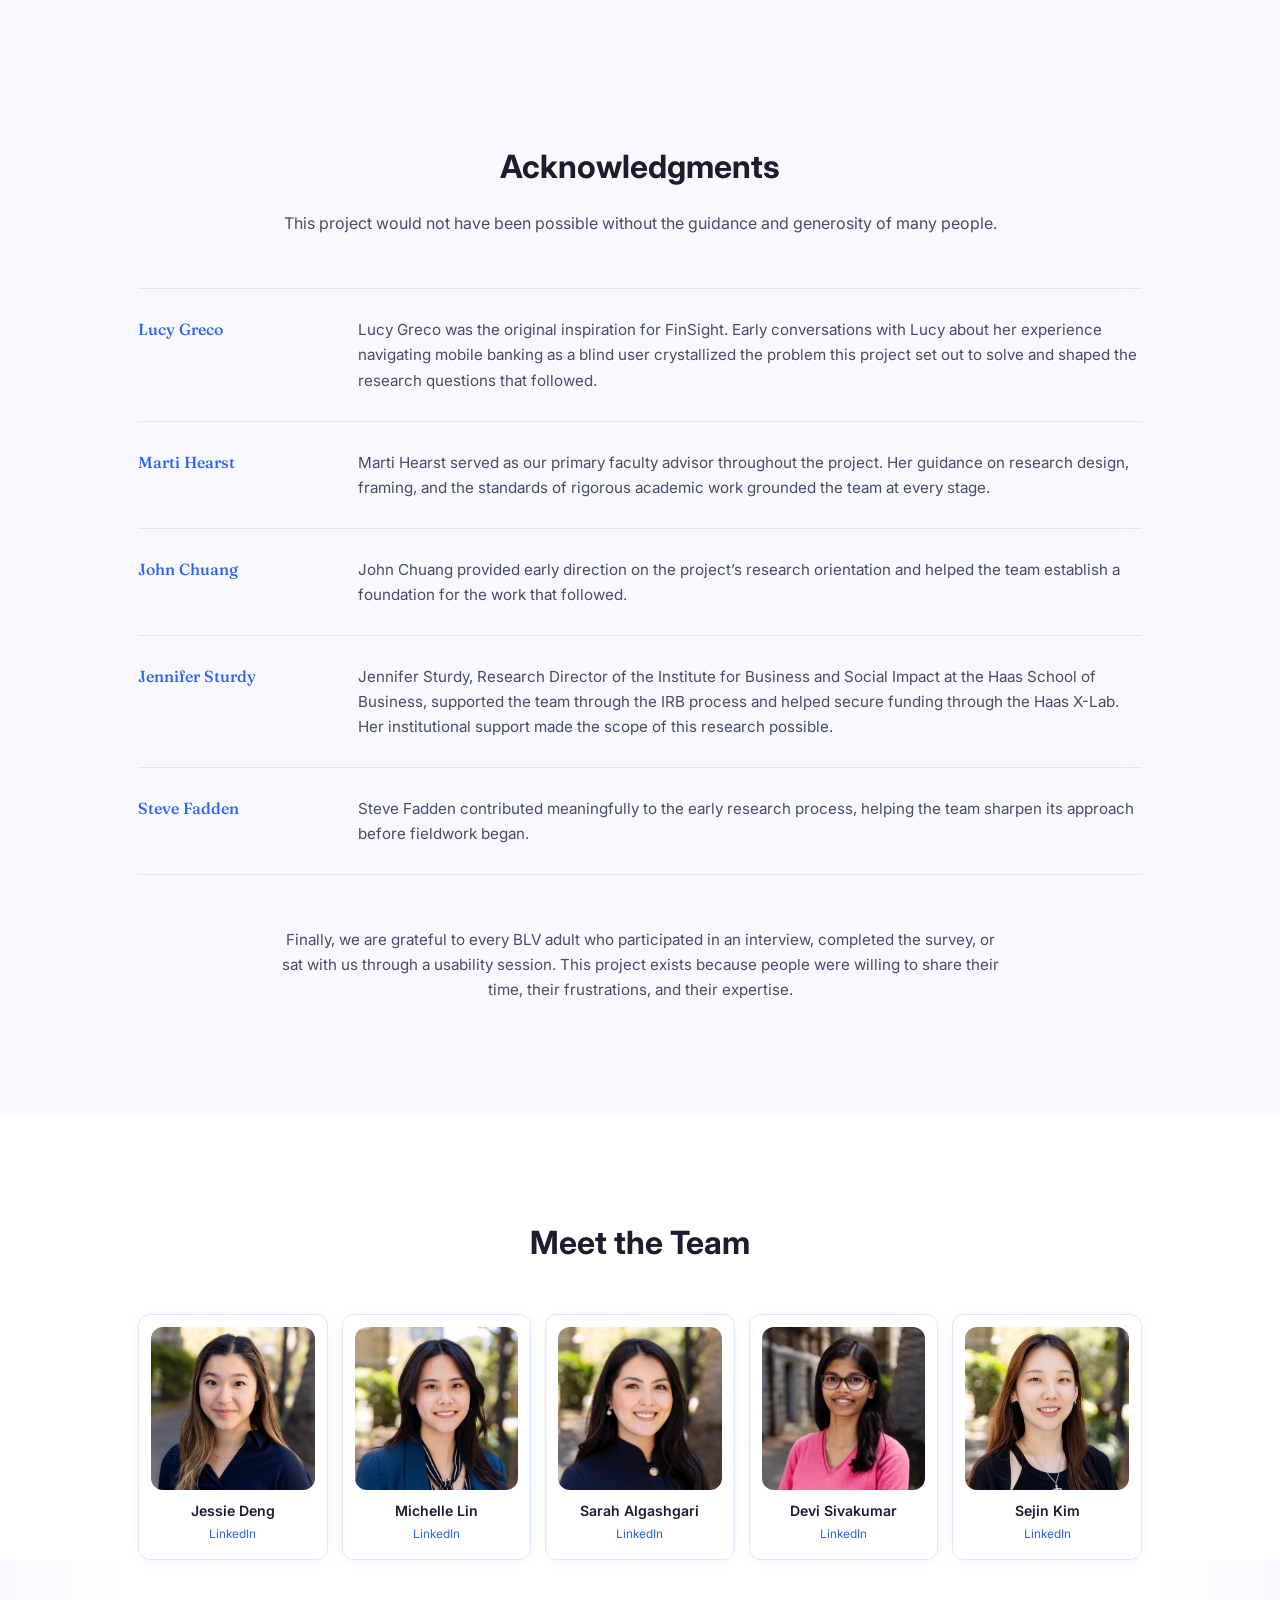
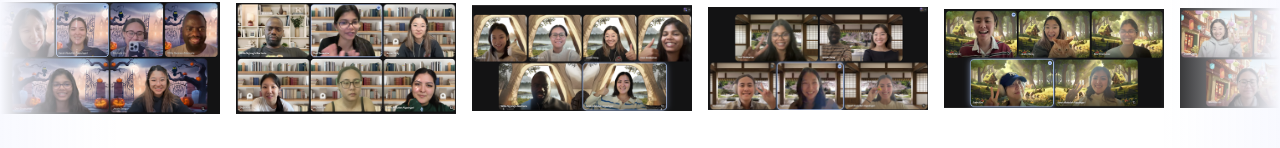
==== commit df59df9b: "integrate more suggestions" ====
--- a/index.html
+++ b/index.html
@@ -17,8 +17,8 @@
     <a href="#hero" class="nav-brand" aria-label="FinSight home">
       <img src="assets/logo.jpeg" alt="FinSight logo" class="nav-logo" data-alt="nav.logoAlt" />
     </a>
-    <a href="voice.html" class="voice-mode-link" aria-label="Open Voice Guided mode">
-      Voice Guided
+    <a href="voice.html" class="voice-mode-link" aria-label="Open Voice Guide Mode">
+      Voice Guide Mode
     </a>
   </nav>
 
@@ -155,41 +155,25 @@
         <div class="stat-block fade-up" role="group" data-aria-label="stats.items.0.accessibleLabel">
           <div class="stat-number" data-stat-index="0">0%</div>
           <p class="stat-label" data-content="stats.items.0.label"></p>
-          <div class="stat-viz" aria-hidden="true">
-            <div class="figures-row" id="figuresRow"></div>
-          </div>
+          <p class="stat-source" data-content="stats.items.0.source"></p>
         </div>
 
         <div class="stat-block fade-up delay-1" role="group" data-aria-label="stats.items.1.accessibleLabel">
           <div class="stat-number" data-stat-index="1">0%</div>
           <p class="stat-label" data-content="stats.items.1.label"></p>
-          <div class="stat-viz" aria-hidden="true">
-            <div class="arcs-wrap">
-              <div class="arc-item">
-                <svg width="90" height="56" viewBox="0 0 90 56">
-                  <path d="M 5 55 A 40 40 0 0 1 85 55" fill="none" stroke="var(--border)" stroke-width="8" stroke-linecap="round"/>
-                  <path class="arc-path-frustrated" d="M 5 55 A 40 40 0 0 1 85 55" fill="none" stroke="var(--blue)" stroke-width="8" stroke-linecap="round" stroke-dasharray="126" stroke-dashoffset="126"/>
-                </svg>
-                <div class="arc-caption-text" data-content="stats.items.1.arcCaption"></div>
-              </div>
-            </div>
-          </div>
+          <div class="stat-viz isotype-viz" aria-hidden="true">
+            <div class="figures-row" data-figure-index="1"></div>
+          </div>
+          <p class="stat-source" data-content="stats.items.1.source"></p>
         </div>
 
         <div class="stat-block fade-up delay-2" role="group" data-aria-label="stats.items.2.accessibleLabel">
           <div class="stat-number" data-stat-index="2">0%</div>
           <p class="stat-label" data-content="stats.items.2.label"></p>
-          <div class="stat-viz" aria-hidden="true">
-            <div class="arcs-wrap">
-              <div class="arc-item">
-                <svg width="90" height="56" viewBox="0 0 90 56">
-                  <path d="M 5 55 A 40 40 0 0 1 85 55" fill="none" stroke="var(--border)" stroke-width="8" stroke-linecap="round"/>
-                  <path class="arc-path-attempts" d="M 5 55 A 40 40 0 0 1 85 55" fill="none" stroke="var(--text-mid)" stroke-width="8" stroke-linecap="round" stroke-dasharray="126" stroke-dashoffset="126"/>
-                </svg>
-                <div class="arc-caption-text" data-content="stats.items.2.arcCaption"></div>
-              </div>
-            </div>
-          </div>
+          <div class="stat-viz isotype-viz" aria-hidden="true">
+            <div class="figures-row" data-figure-index="2"></div>
+          </div>
+          <p class="stat-source" data-content="stats.items.2.source"></p>
         </div>
       </div>
     </div>
@@ -326,6 +310,16 @@
     </div>
     </section>
 
+  <!-- ACKNOWLEDGMENTS -->
+    <section class="acknowledgments-section" id="acknowledgments" aria-labelledby="acknowledgments-heading">
+    <div class="container">
+      <h2 class="acknowledgments-heading" id="acknowledgments-heading" data-content="acknowledgments.heading"></h2>
+      <p class="acknowledgments-intro" data-content="acknowledgments.intro"></p>
+      <div class="acknowledgments-blocks" id="acknowledgementsBlocks"></div>
+      <p class="acknowledgments-final" data-content="acknowledgments.finalParagraph"></p>
+    </div>
+    </section>
+
   <!-- TEAM -->
     <section class="team-section" id="team" aria-labelledby="team-heading">
     <div class="container">
--- a/styles.css
+++ b/styles.css
@@ -675,7 +675,7 @@
 .stats-grid {
   display: grid;
   grid-template-columns: repeat(3, minmax(0, 1fr));
-  gap: 48px;
+  gap: 36px;
   text-align: center;
 }
 .stat-number {
@@ -695,7 +695,7 @@
   margin: 0 auto 28px;
   margin-left: auto;
   margin-right: auto;
-  max-width: 220px;
+  max-width: 340px;
 }
 .stat-viz {
   margin-top: 24px;
@@ -705,29 +705,33 @@
   flex-wrap: wrap;
   gap: 4px;
   justify-content: center;
+  margin-top: 16px;
 }
 .figure-glyph {
   color: var(--text-light);
-  display: inline-block;
+  display: inline-flex;
+  align-items: center;
+  justify-content: center;
   height: 36px;
   line-height: 0;
-  position: relative;
   width: 22px;
 }
-.figure-base,
-.figure-fill {
-  display: block;
-}
-.figure-fill {
+.figure-glyph.figure-filled {
   color: var(--blue);
-  inset: 0;
-  overflow: hidden;
-  position: absolute;
-  white-space: nowrap;
 }
 .stick-figure {
   height: 36px;
   width: 22px;
+}
+.stat-viz.isotype-viz {
+  margin-top: 16px;
+}
+.stat-source {
+  color: var(--text-light);
+  font-size: 0.86rem;
+  line-height: 1.4;
+  margin: 16px auto 0;
+  max-width: 260px;
 }
 .arcs-wrap {
   align-items: center;
@@ -1254,6 +1258,79 @@
   width: 100%;
 }
 
+/* ── ACKNOWLEDGMENTS ── */
+.acknowledgments-section {
+  background: var(--off-white);
+  padding: 110px 0;
+}
+.acknowledgments-heading {
+  font-size: 2rem;
+  font-weight: 700;
+  color: var(--text);
+  margin-bottom: 24px;
+  text-align: center;
+}
+.acknowledgments-intro {
+  color: var(--text-mid);
+  font-size: 1rem;
+  line-height: 1.65;
+  max-width: 720px;
+  margin: 0 auto 52px;
+  text-align: center;
+}
+.acknowledgments-blocks {
+  display: flex;
+  flex-direction: column;
+  margin-bottom: 52px;
+  max-width: 1100px;
+  margin-left: auto;
+  margin-right: auto;
+  border-top: 1px solid var(--border);
+}
+.acknowledgment-block {
+  display: flex;
+  gap: 40px;
+  padding: 28px 0;
+  border-bottom: 1px solid var(--border);
+  text-align: left;
+  align-items: flex-start;
+}
+.acknowledgment-name {
+  color: var(--blue);
+  font-family: var(--font-display);
+  font-size: 1rem;
+  font-weight: 500;
+  flex: 0 0 180px;
+  padding-top: 2px;
+}
+.acknowledgment-text {
+  color: var(--text-mid);
+  font-size: 0.95rem;
+  line-height: 1.65;
+  margin: 0;
+  flex: 1;
+}
+.acknowledgments-final {
+  color: var(--text-mid);
+  font-size: 0.95rem;
+  line-height: 1.65;
+  max-width: 720px;
+  margin: 0 auto;
+  text-align: center;
+}
+
+@media (max-width: 768px) {
+  .acknowledgment-block {
+    flex-direction: column;
+    gap: 12px;
+    padding: 24px 0;
+  }
+  .acknowledgment-name {
+    flex: 1;
+    padding-top: 0;
+  }
+}
+
 /* ── TEAM ── */
 .team-section {
   background: var(--white);
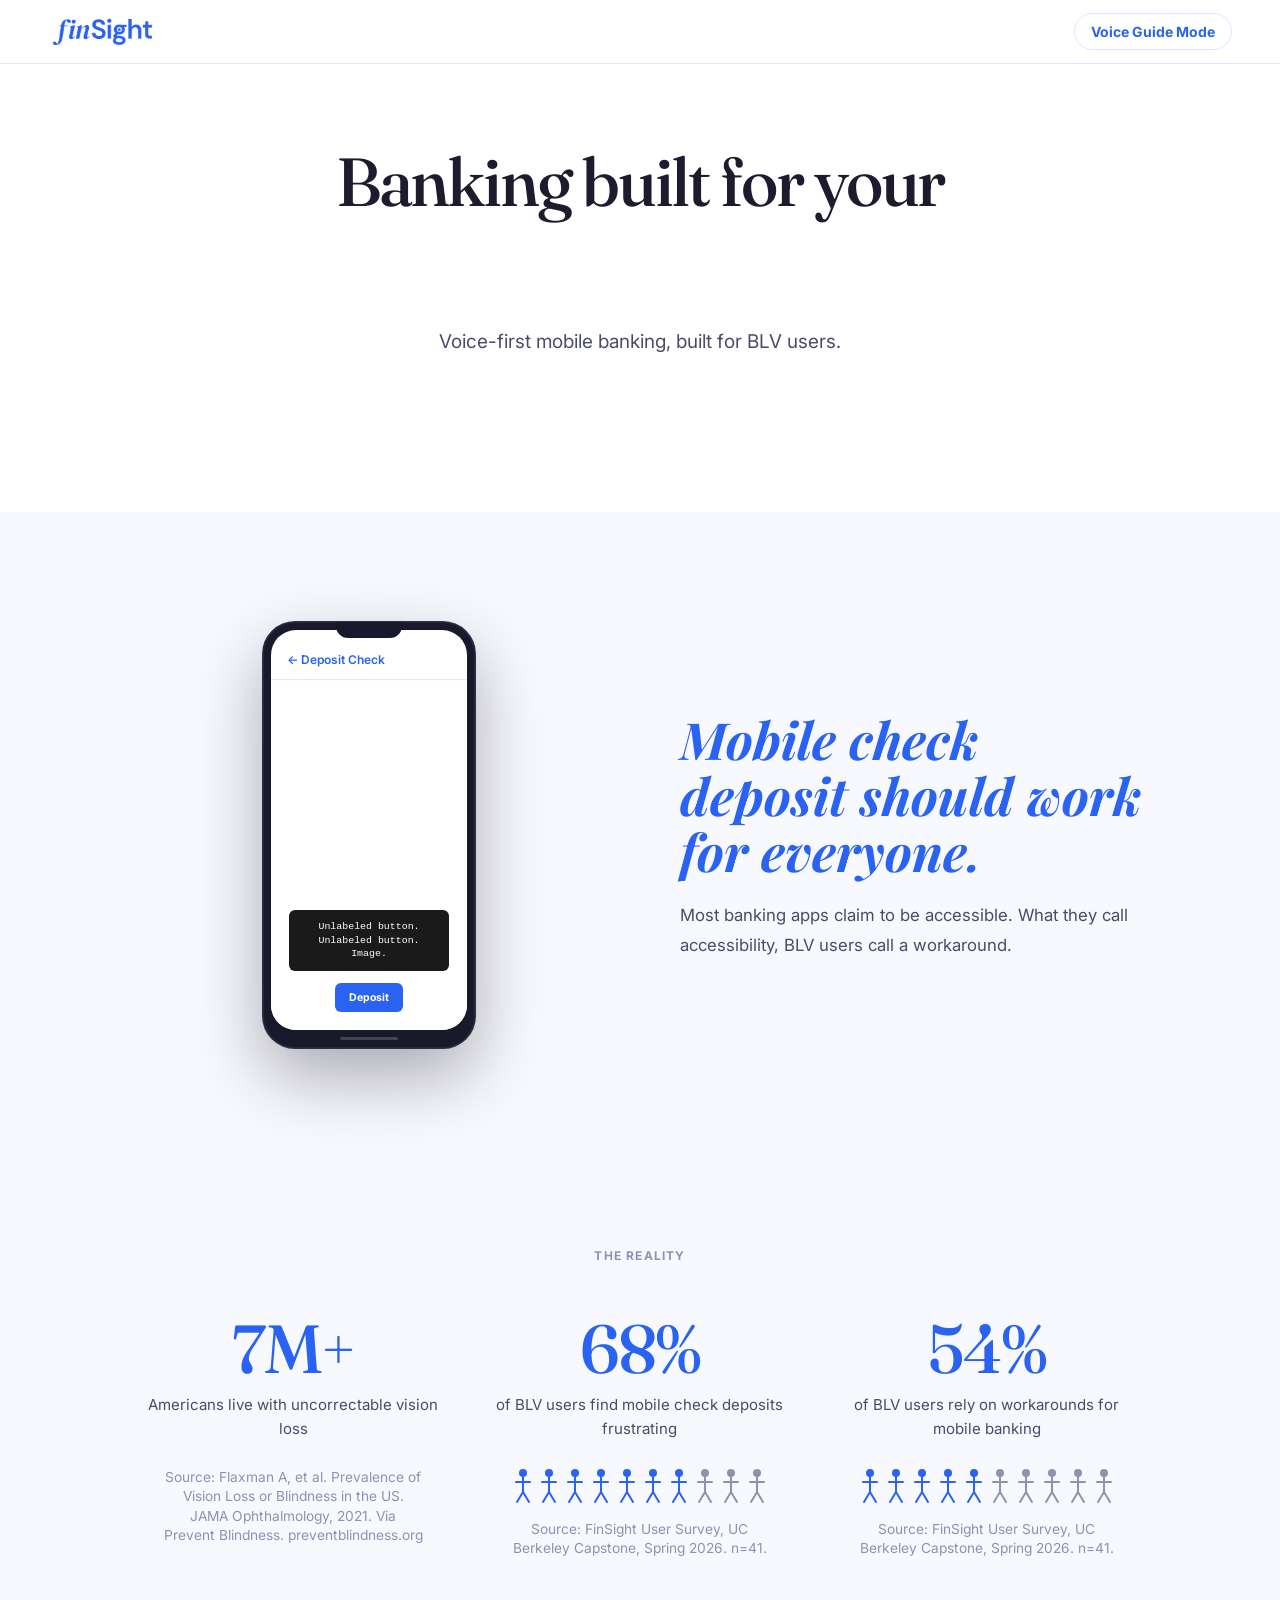
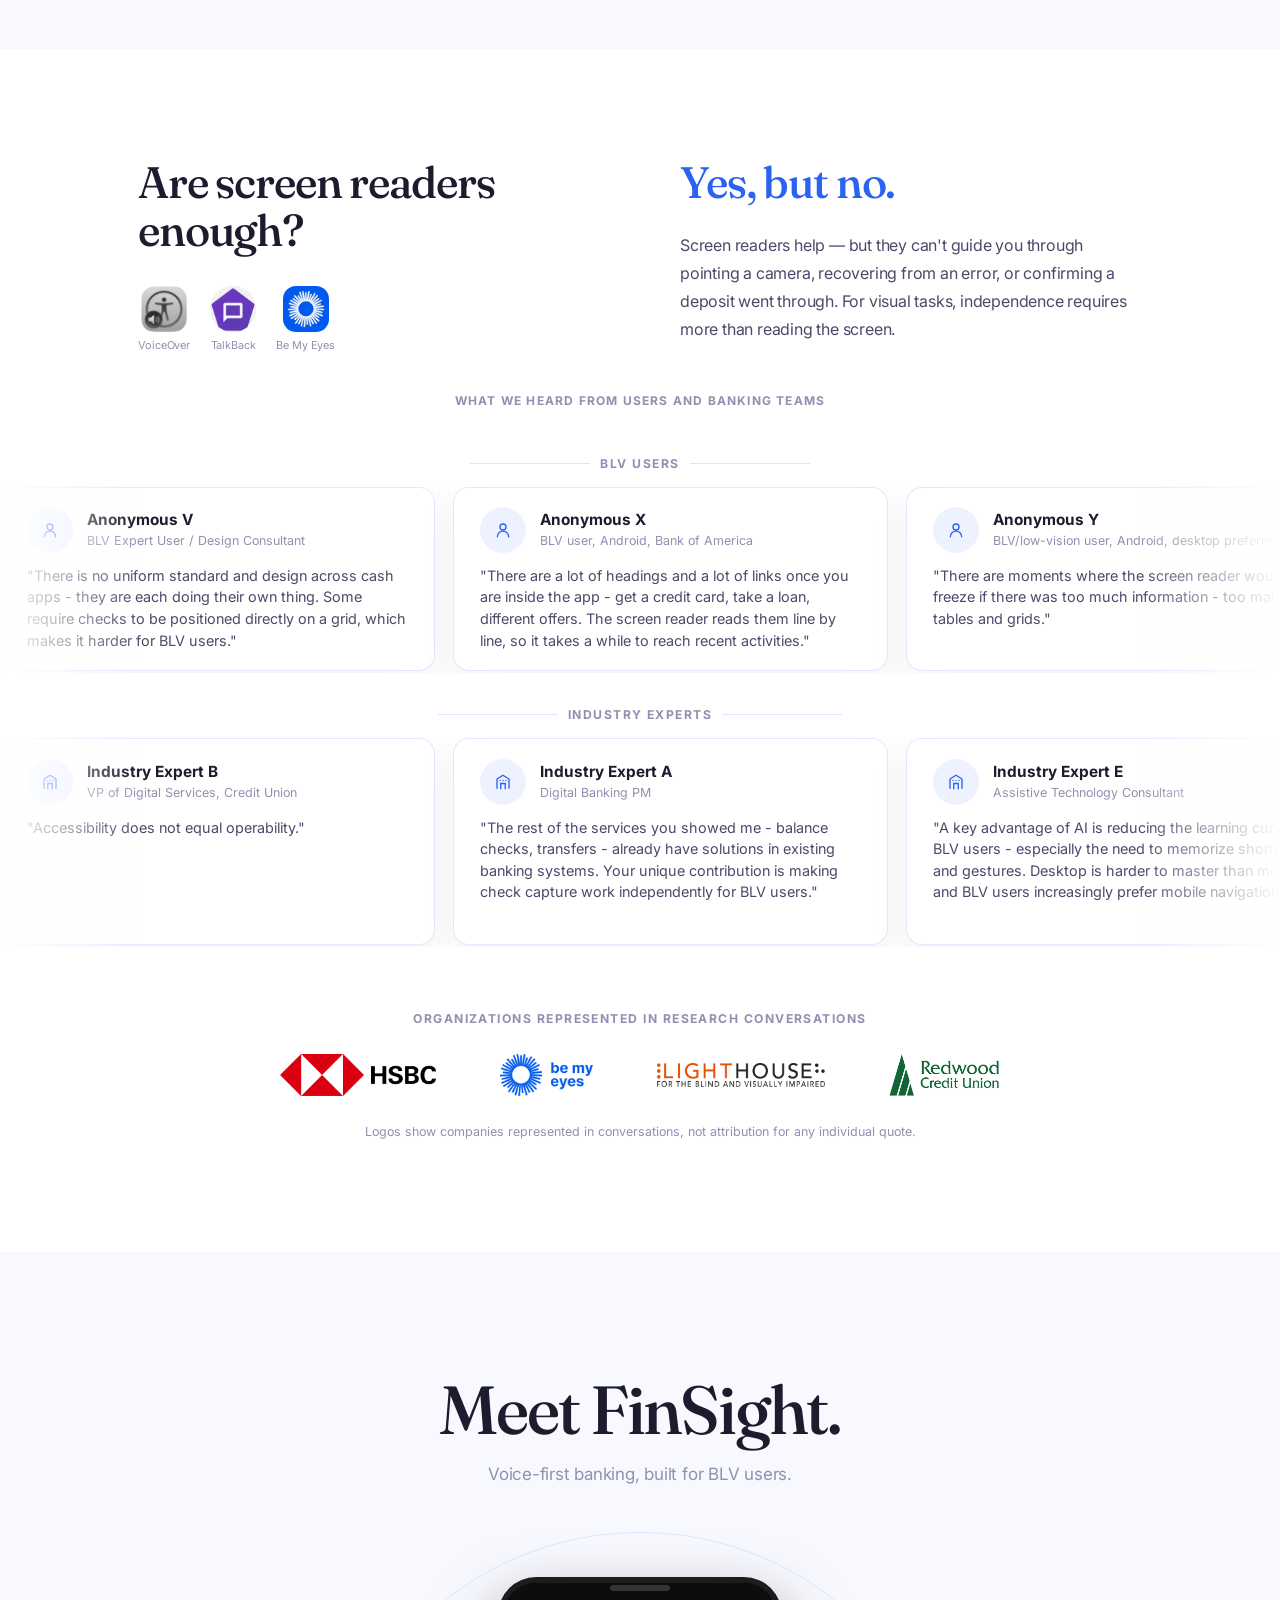
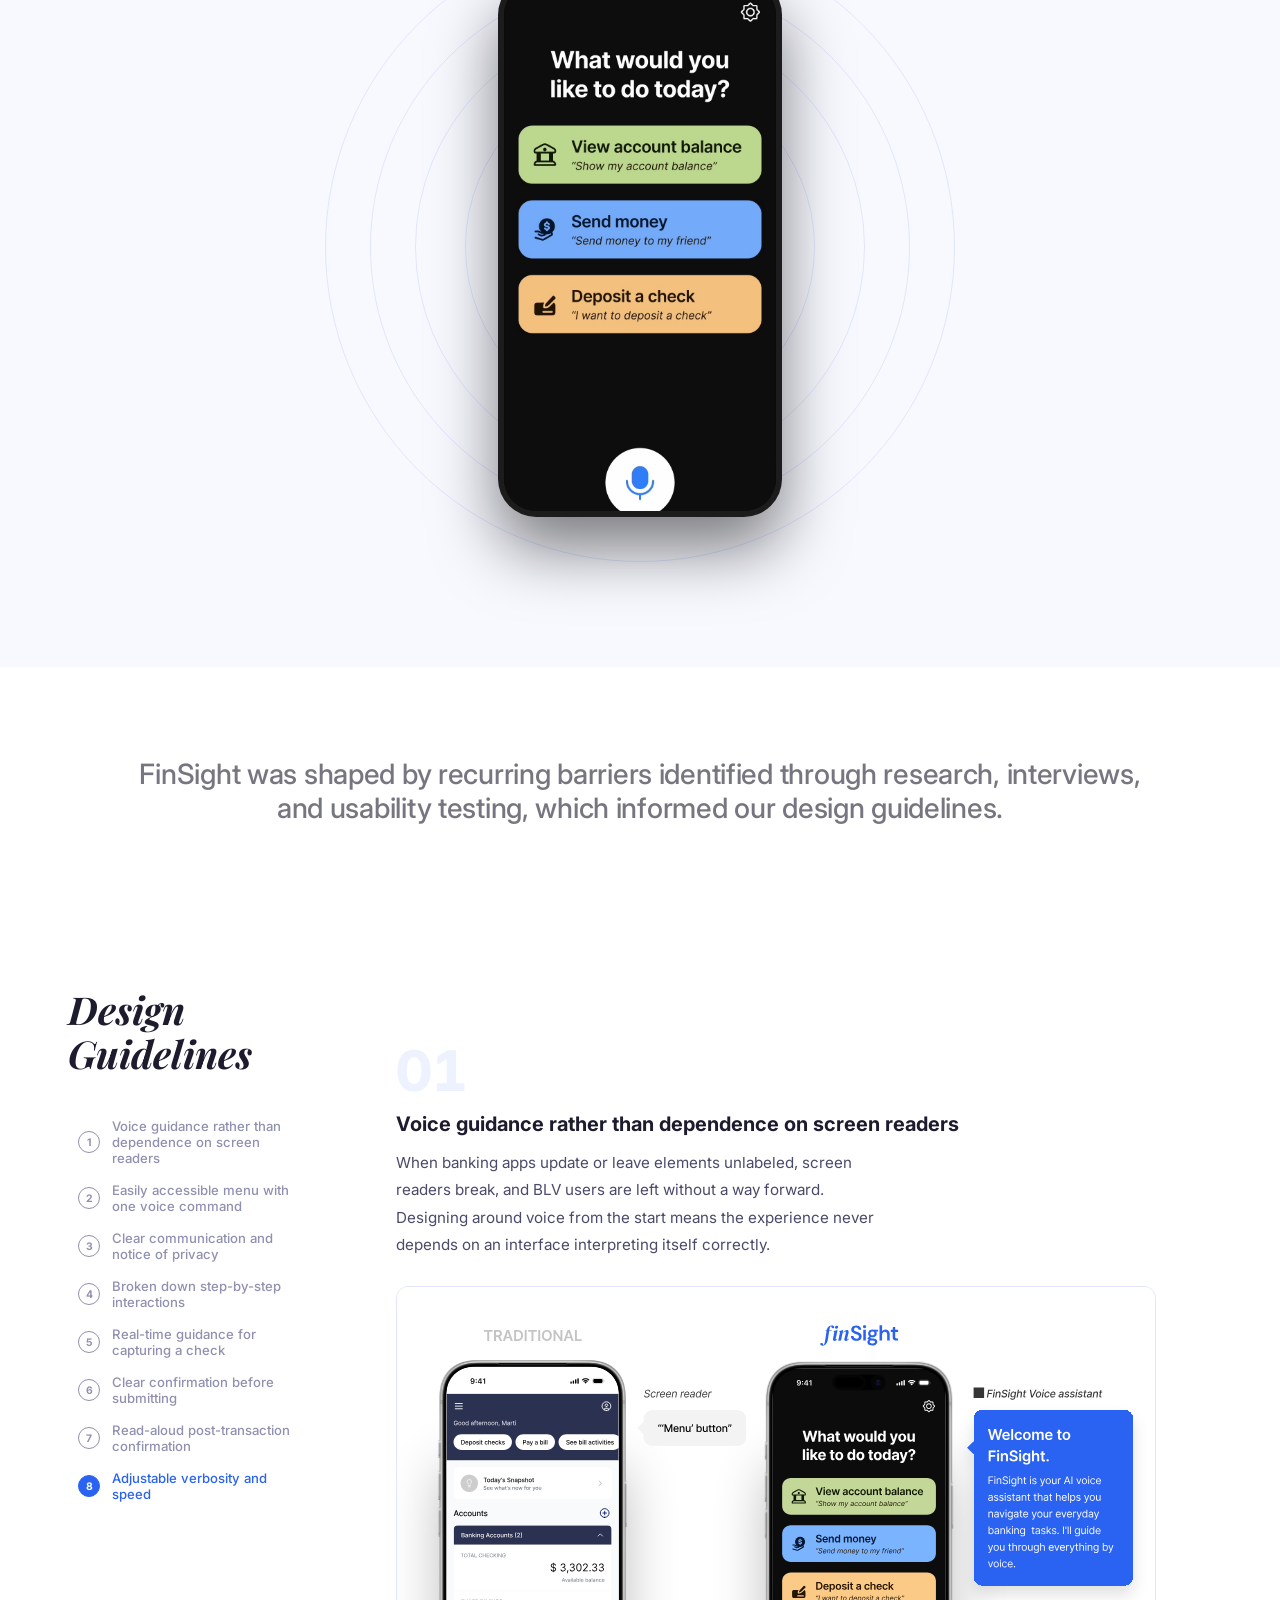
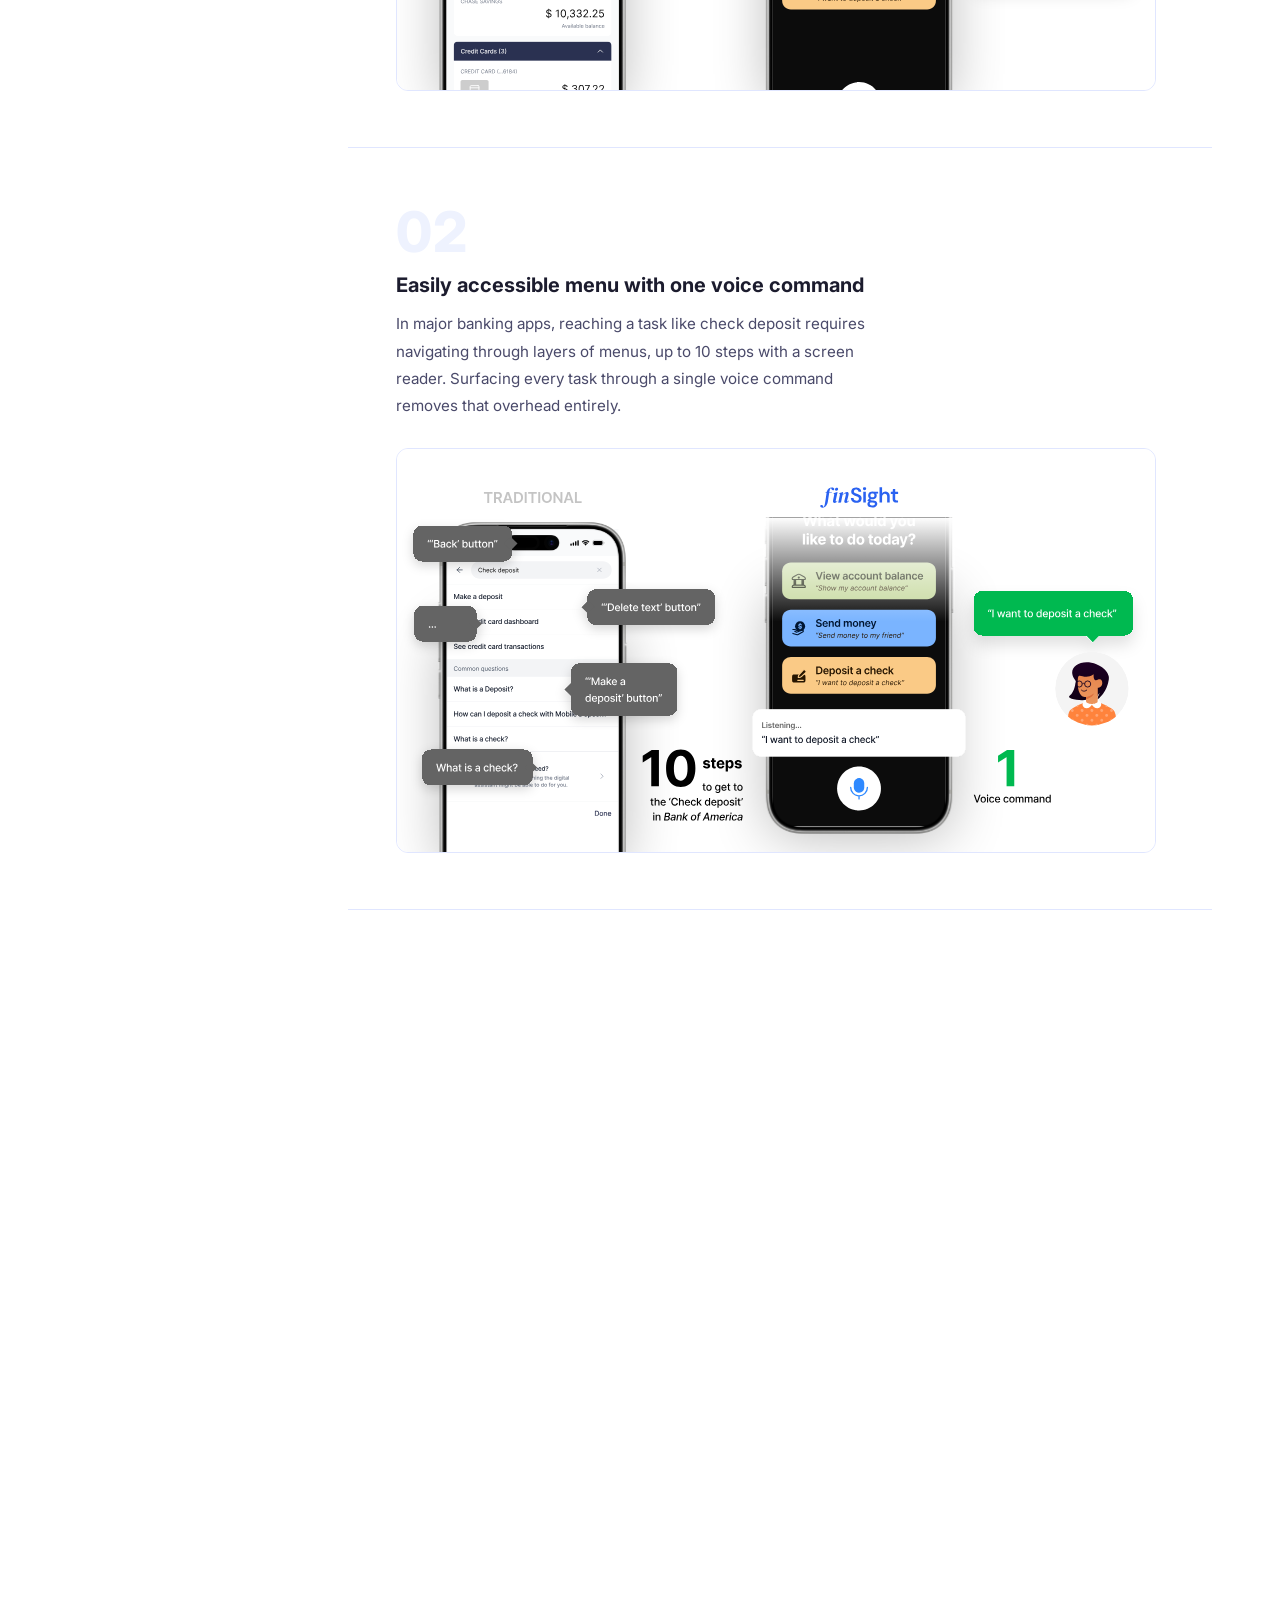
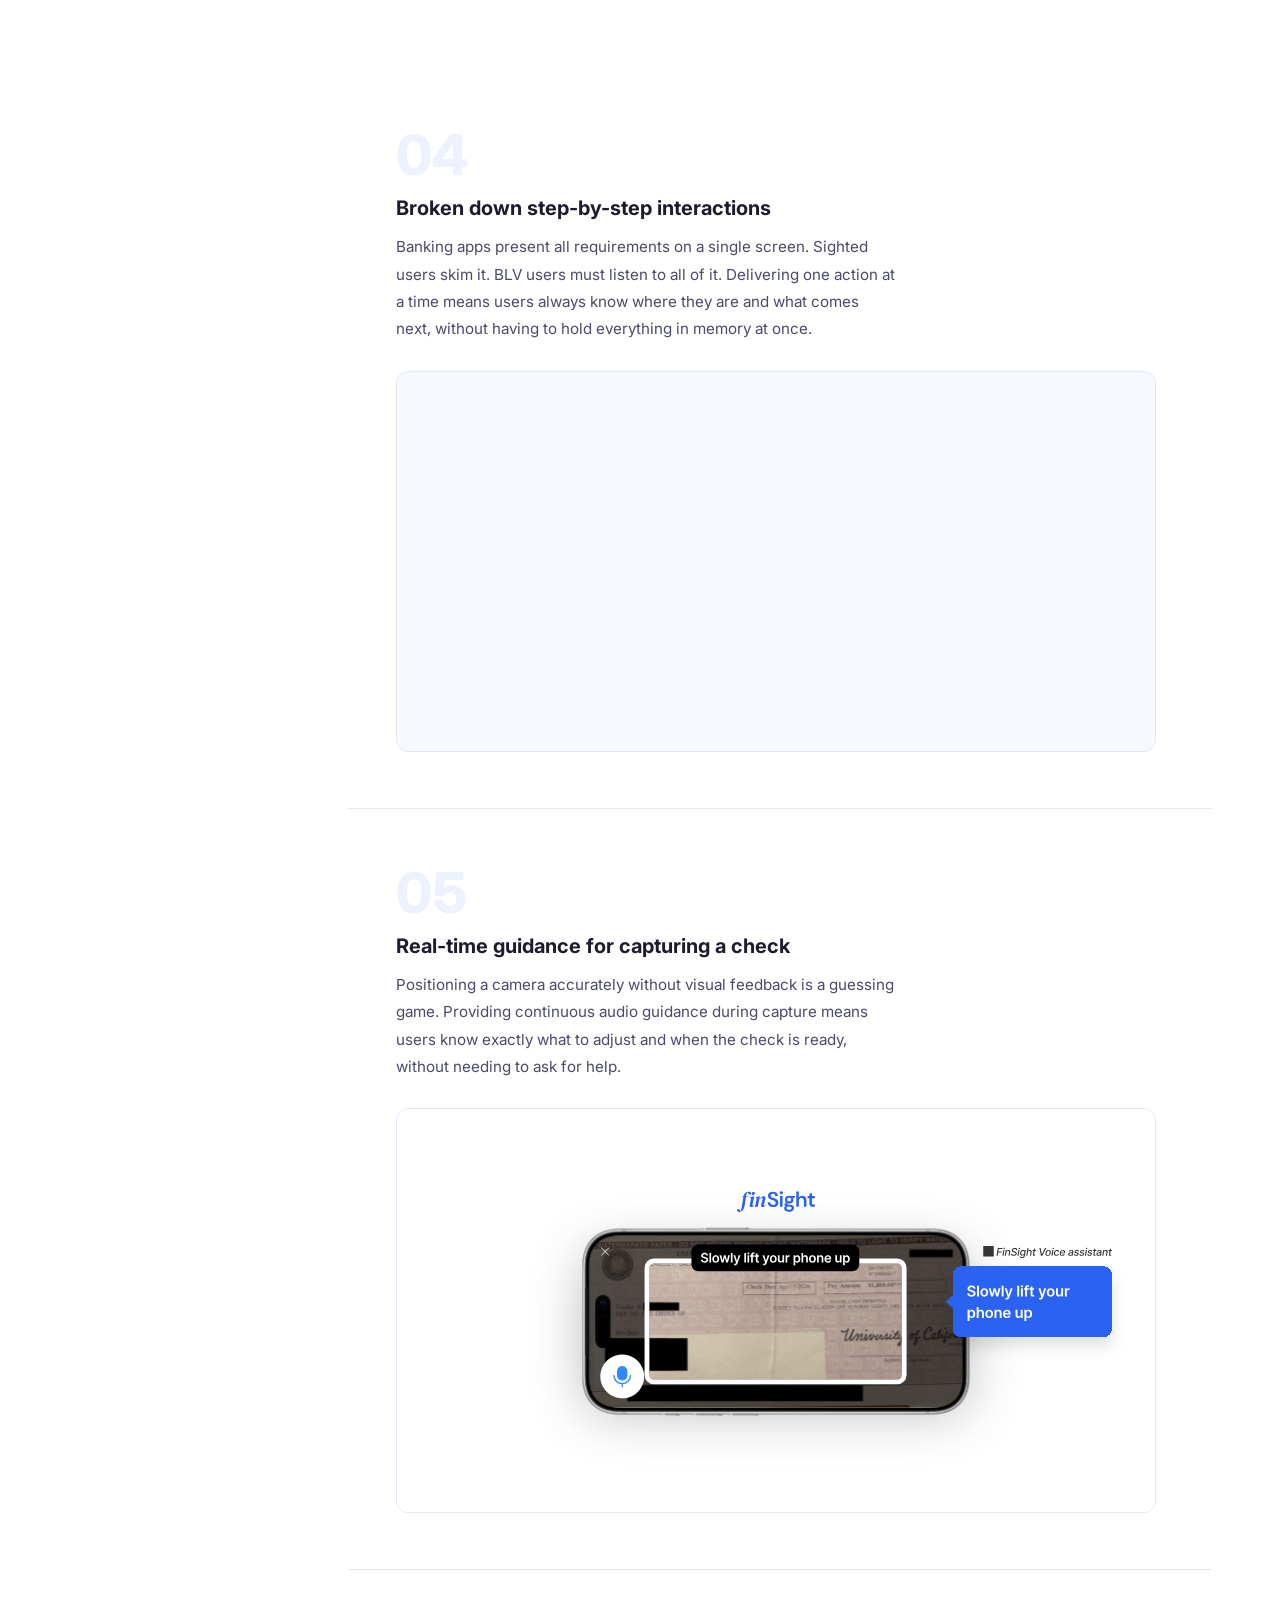
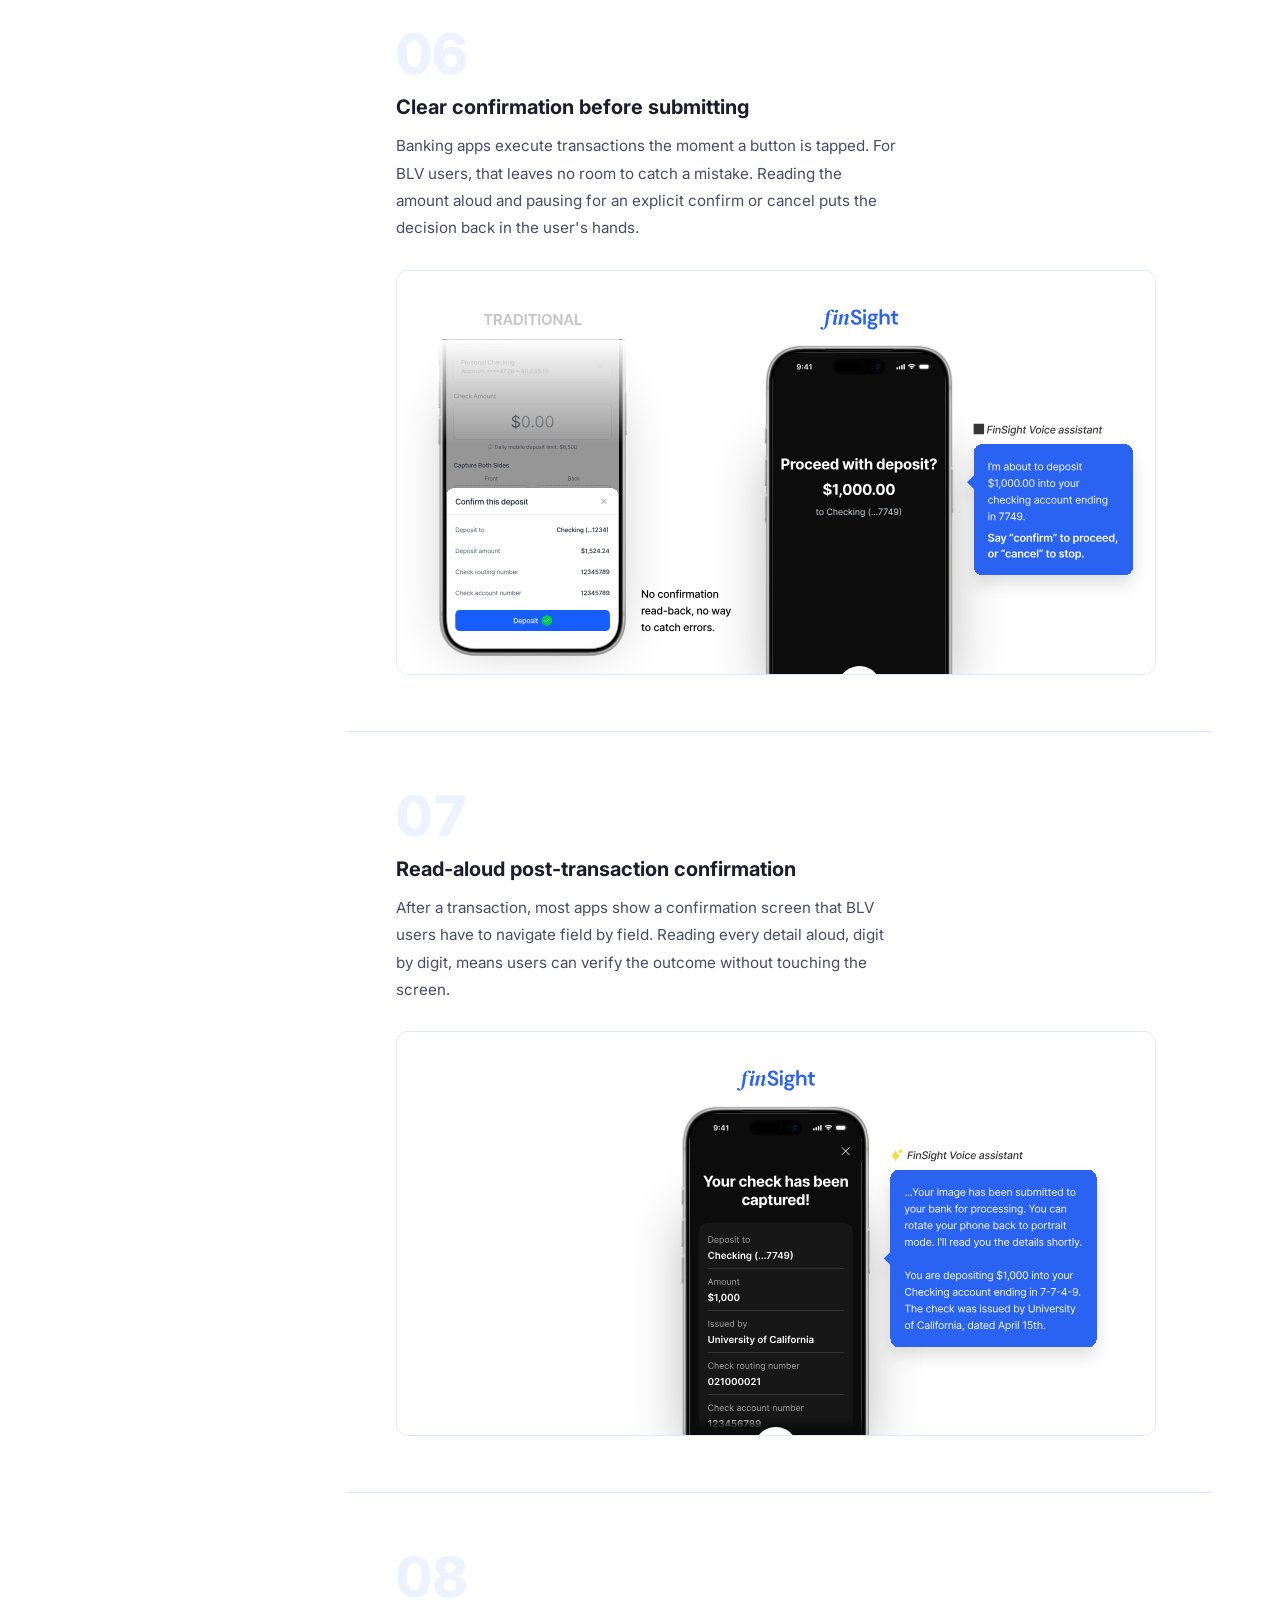
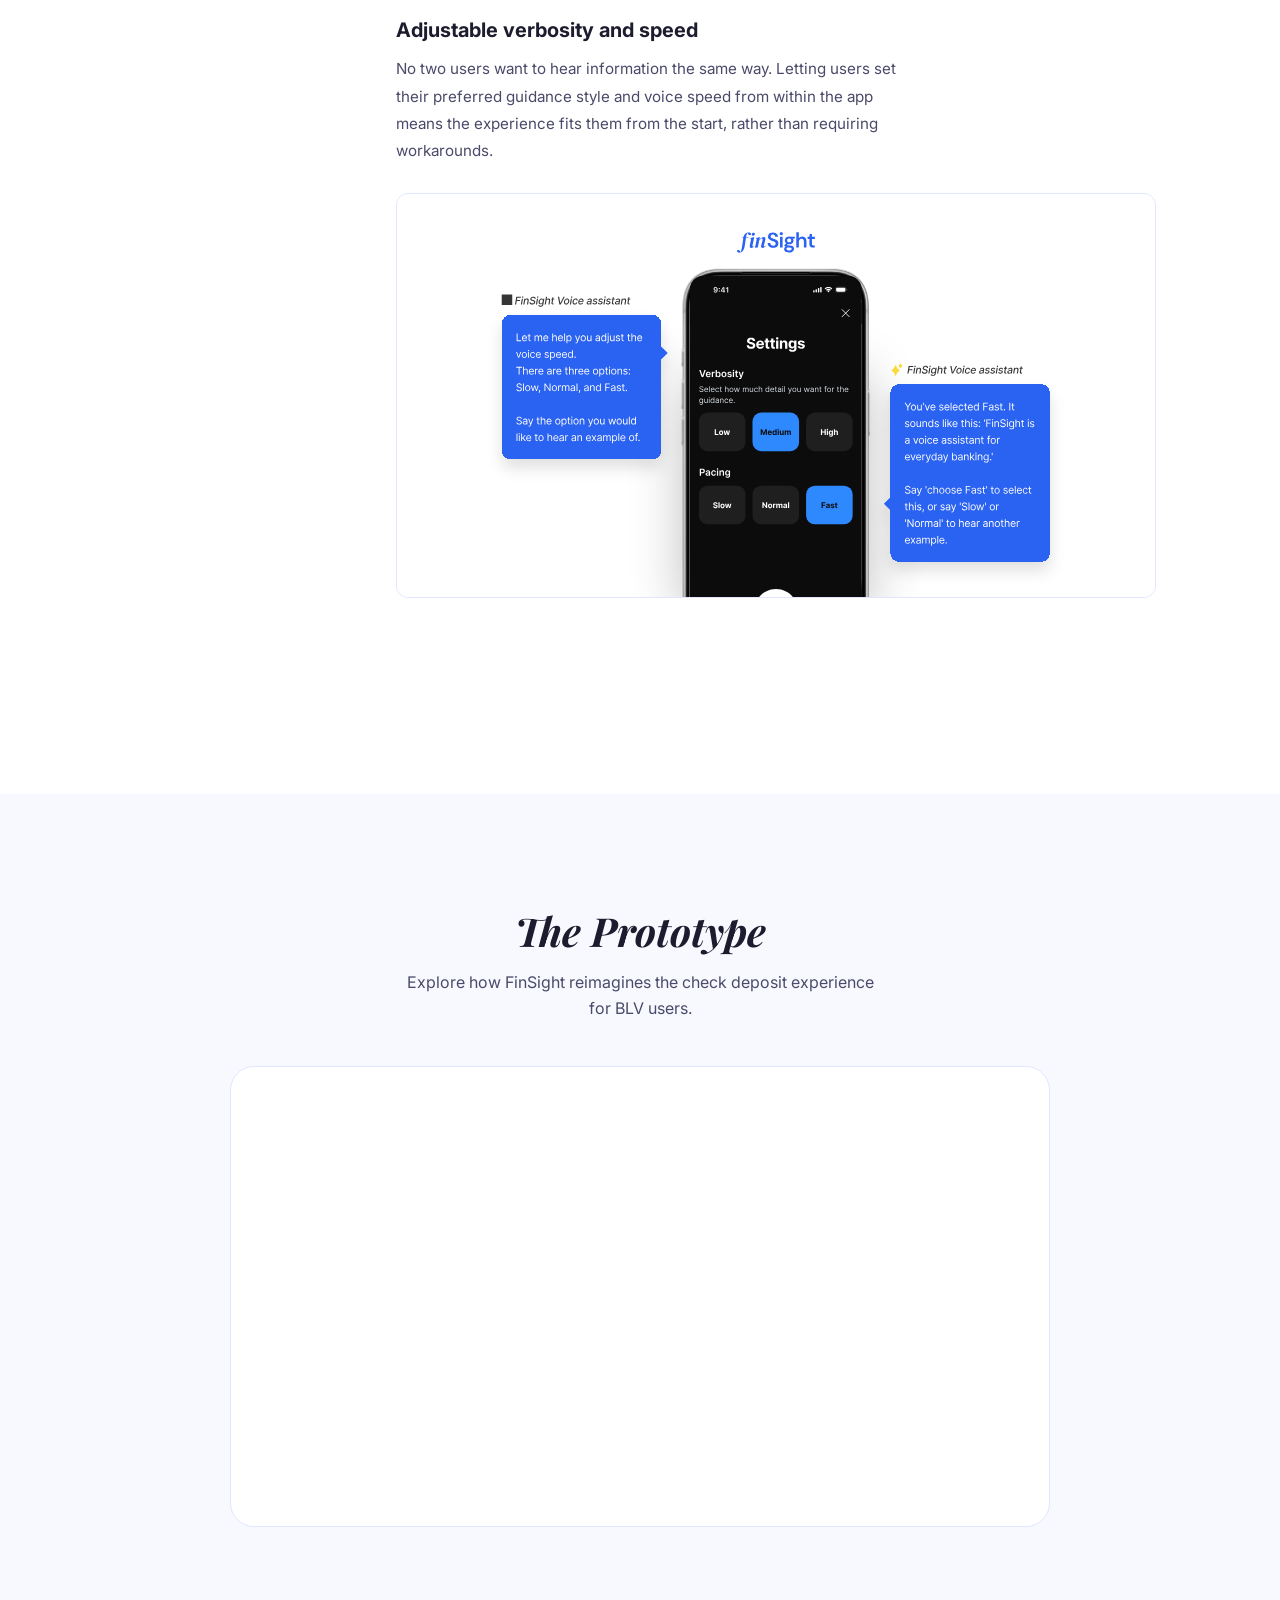
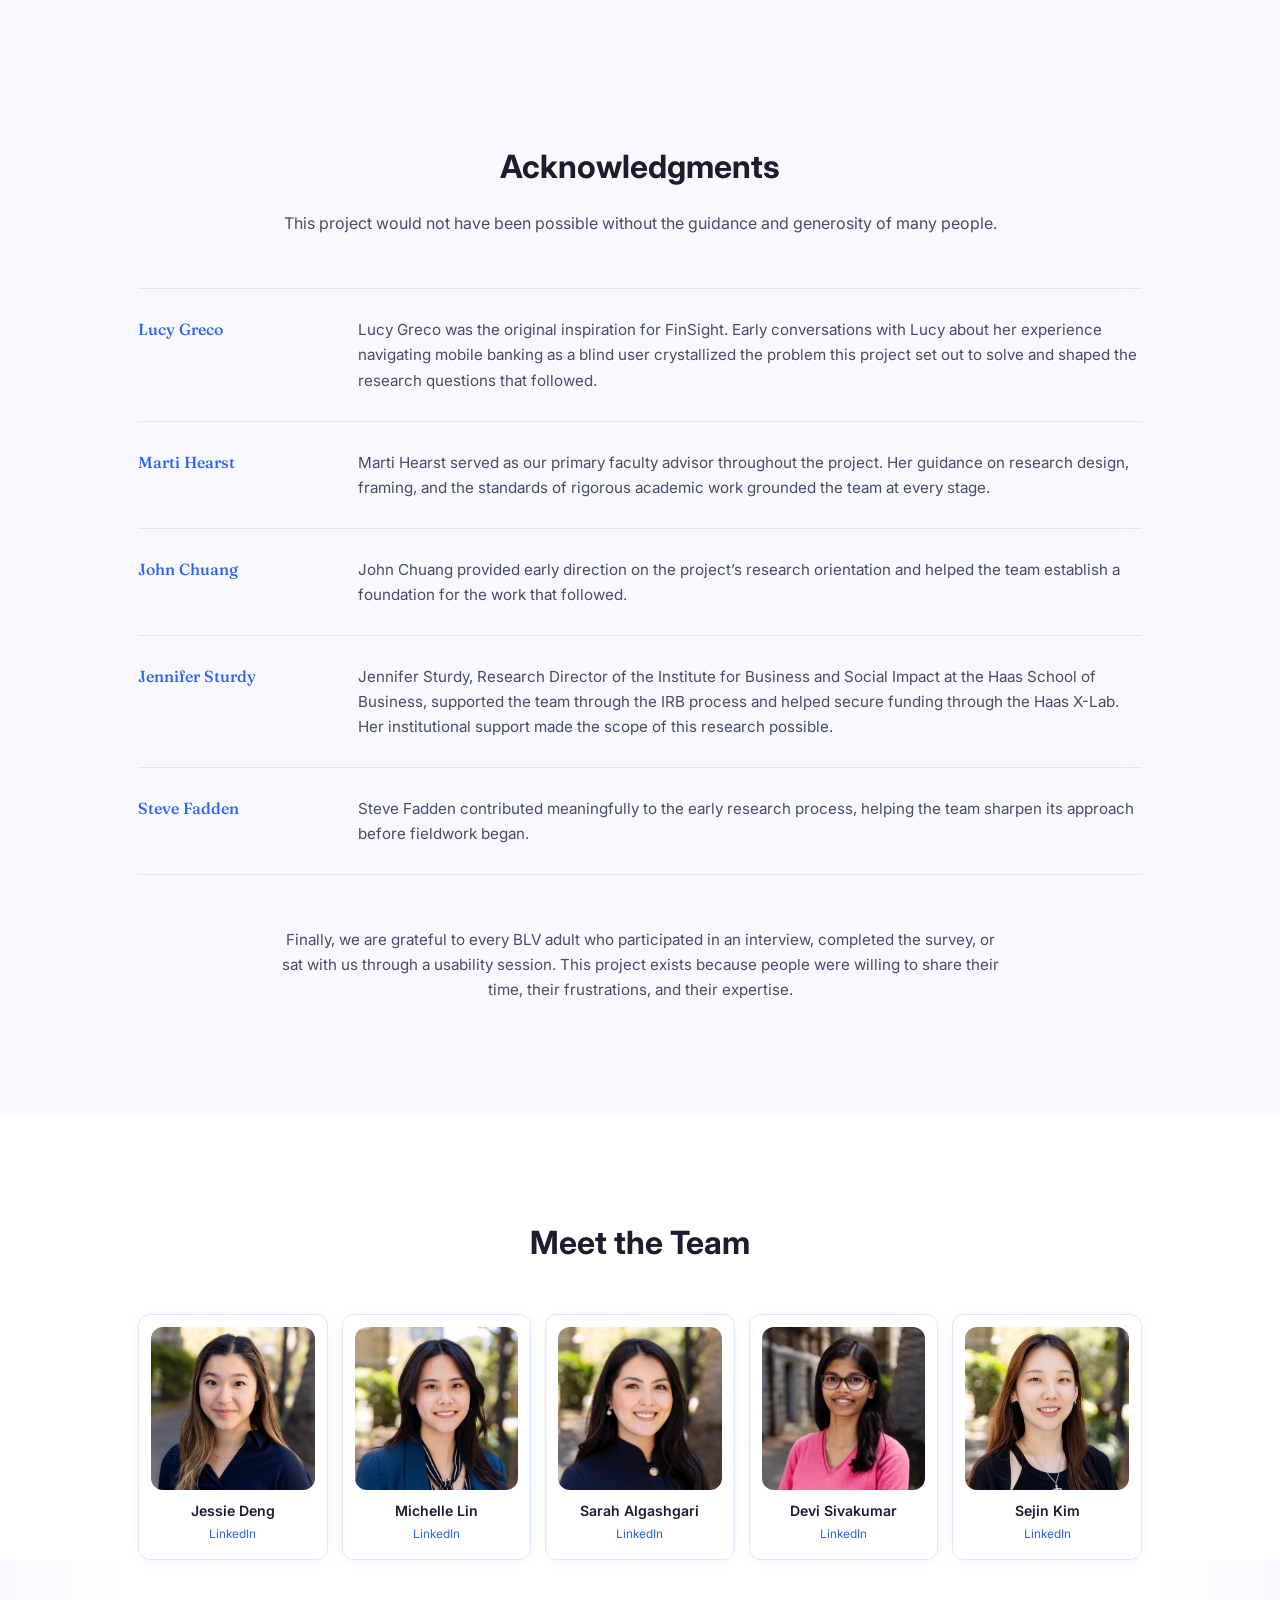
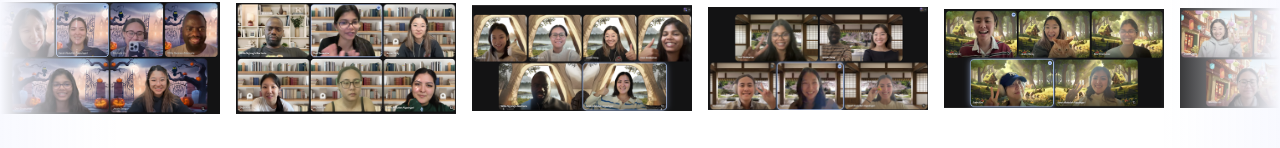
==== commit deb2ea8e: "Changes to screenreader section" ====
--- a/index.html
+++ b/index.html
@@ -184,37 +184,27 @@
     <div class="container">
       <div class="sr-grid">
         <div class="fade-up">
+          <h2 class="heading-lg sr-headline" id="sr-headline" data-html="screenReaders.headingHtml"></h2>
           <div class="sr-app-icons" data-aria-label="screenReaders.toolsLabel">
             <div class="app-icon-item">
-              <div class="app-icon-placeholder" aria-hidden="true">
-                <svg width="28" height="28" viewBox="0 0 28 28" fill="none">
-                  <circle cx="14" cy="14" r="8" stroke="currentColor" stroke-width="1.5"/>
-                  <path d="M10 14 Q14 9 18 14" stroke="currentColor" stroke-width="1.5" fill="none" stroke-linecap="round"/>
-                  <circle cx="14" cy="14" r="2" fill="currentColor"/>
-                </svg>
+              <div class="app-icon-placeholder">
+                <img class="screen-reader-logo" src="assets/screenreaderslogo/applevoiceover.jpeg" alt="VoiceOver logo" loading="lazy">
               </div>
               <div class="app-icon-label" data-content="screenReaders.tools.0"></div>
             </div>
             <div class="app-icon-item">
-              <div class="app-icon-placeholder" aria-hidden="true">
-                <svg width="28" height="28" viewBox="0 0 28 28" fill="none">
-                  <rect x="8" y="6" width="12" height="16" rx="2" stroke="currentColor" stroke-width="1.5"/>
-                  <circle cx="14" cy="18" r="1.5" fill="currentColor"/>
-                </svg>
+              <div class="app-icon-placeholder">
+                <img class="screen-reader-logo" src="assets/screenreaderslogo/androidtalkback.jpeg" alt="TalkBack logo" loading="lazy">
               </div>
               <div class="app-icon-label" data-content="screenReaders.tools.1"></div>
             </div>
             <div class="app-icon-item">
-              <div class="app-icon-placeholder" aria-hidden="true">
-                <svg width="28" height="28" viewBox="0 0 28 28" fill="none">
-                  <circle cx="14" cy="12" r="5" stroke="currentColor" stroke-width="1.5"/>
-                  <path d="M9 20 Q14 16 19 20" stroke="currentColor" stroke-width="1.5" fill="none" stroke-linecap="round"/>
-                </svg>
+              <div class="app-icon-placeholder">
+                <img class="screen-reader-logo" src="assets/screenreaderslogo/bemyeyes.jpeg" alt="Be My Eyes logo" loading="lazy">
               </div>
               <div class="app-icon-label" data-content="screenReaders.tools.2"></div>
             </div>
           </div>
-          <h2 class="heading-lg sr-headline" id="sr-headline" data-html="screenReaders.headingHtml"></h2>
         </div>
 
         <div class="fade-up delay-1">
--- a/styles.css
+++ b/styles.css
@@ -766,24 +766,31 @@
 .sr-app-icons {
   align-items: flex-end;
   display: flex;
-  gap: 16px;
-  margin-bottom: 32px;
+  gap: 20px;
+  margin-top: 32px;
 }
 .app-icon-item { text-align: center; }
 .app-icon-placeholder {
   align-items: center;
-  background: var(--off-white);
-  border-radius: 14px;
-  color: var(--text-light);
-  display: flex;
-  height: 52px;
+  background: transparent;
+  border-radius: 13px;
+  color: var(--text-light);
+  display: flex;
+  height: 46px;
   justify-content: center;
   margin: 0 auto 6px;
-  width: 52px;
+  overflow: hidden;
+  width: 46px;
+}
+.screen-reader-logo {
+  display: block;
+  height: 100%;
+  object-fit: cover;
+  width: 100%;
 }
 .app-icon-label {
   color: var(--text-light);
-  font-size: 0.72rem;
+  font-size: 0.68rem;
   letter-spacing: -0.1px;
 }
 .sr-headline {
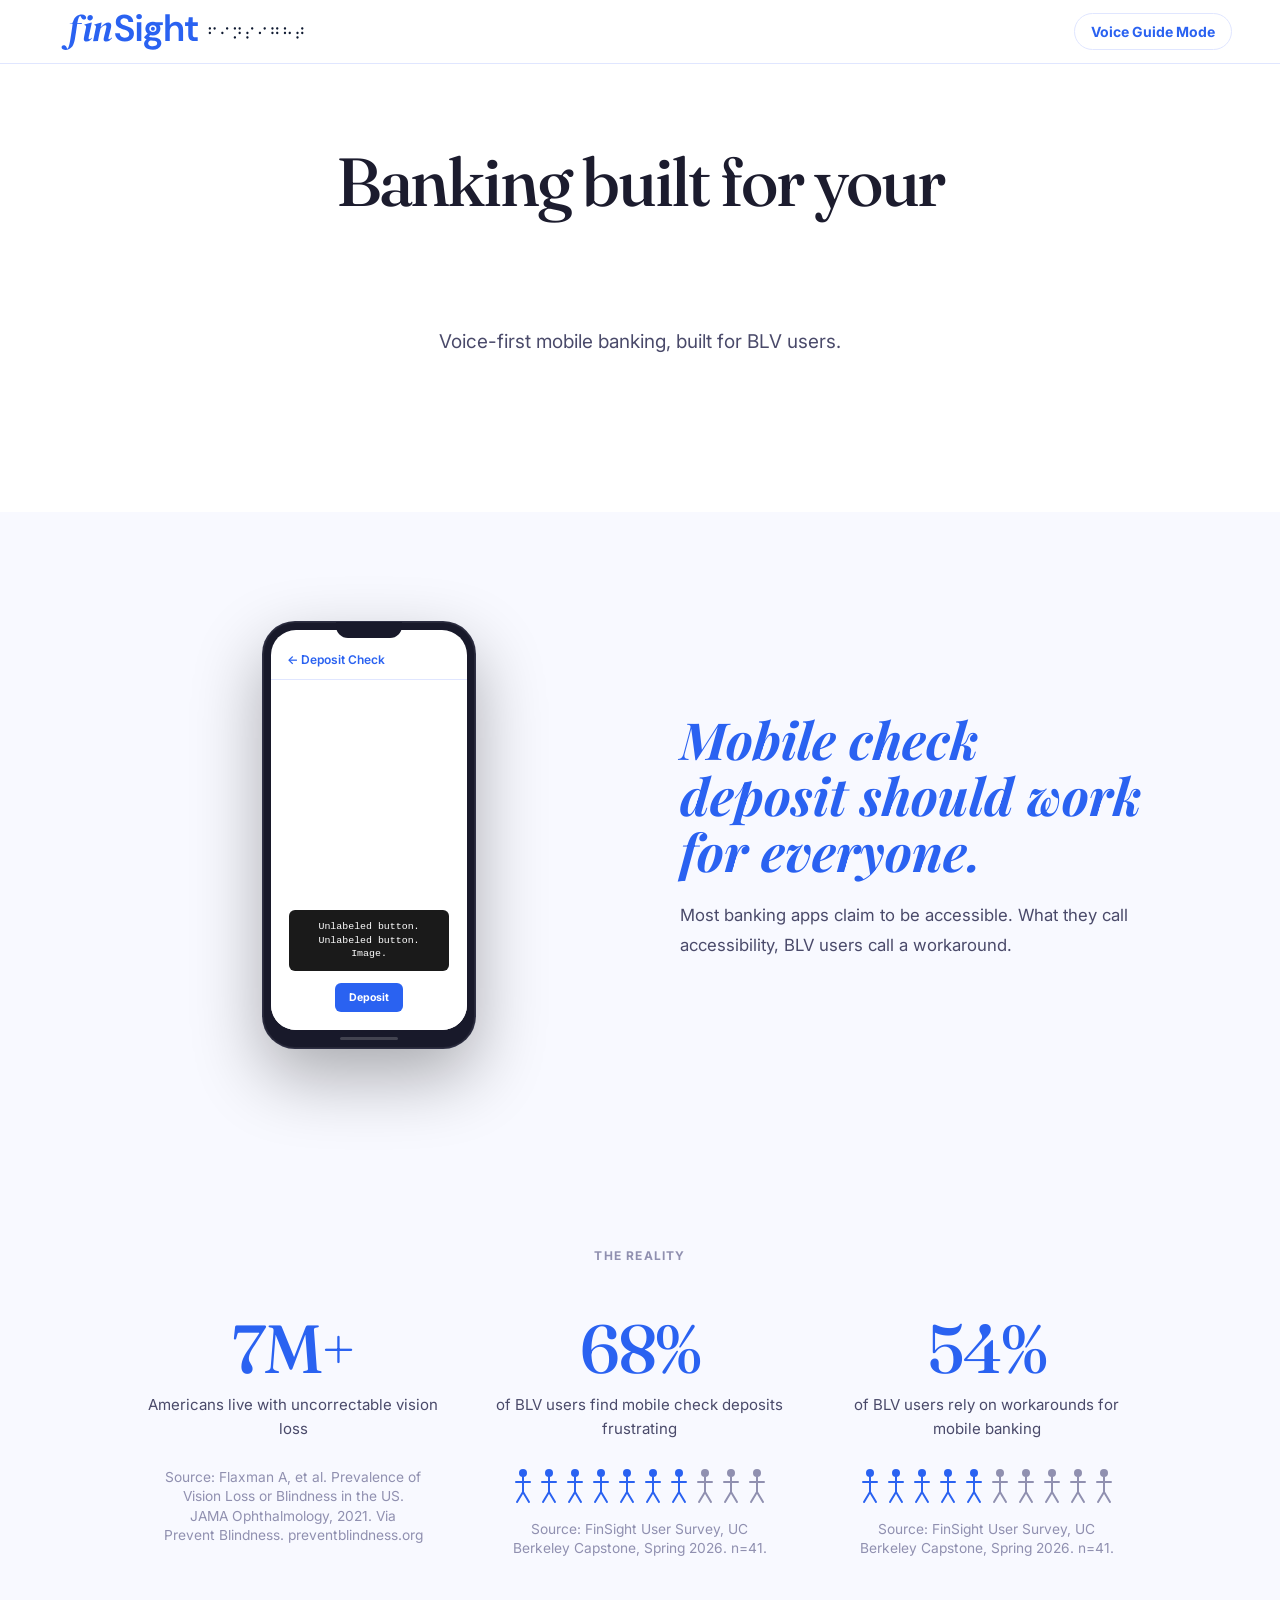
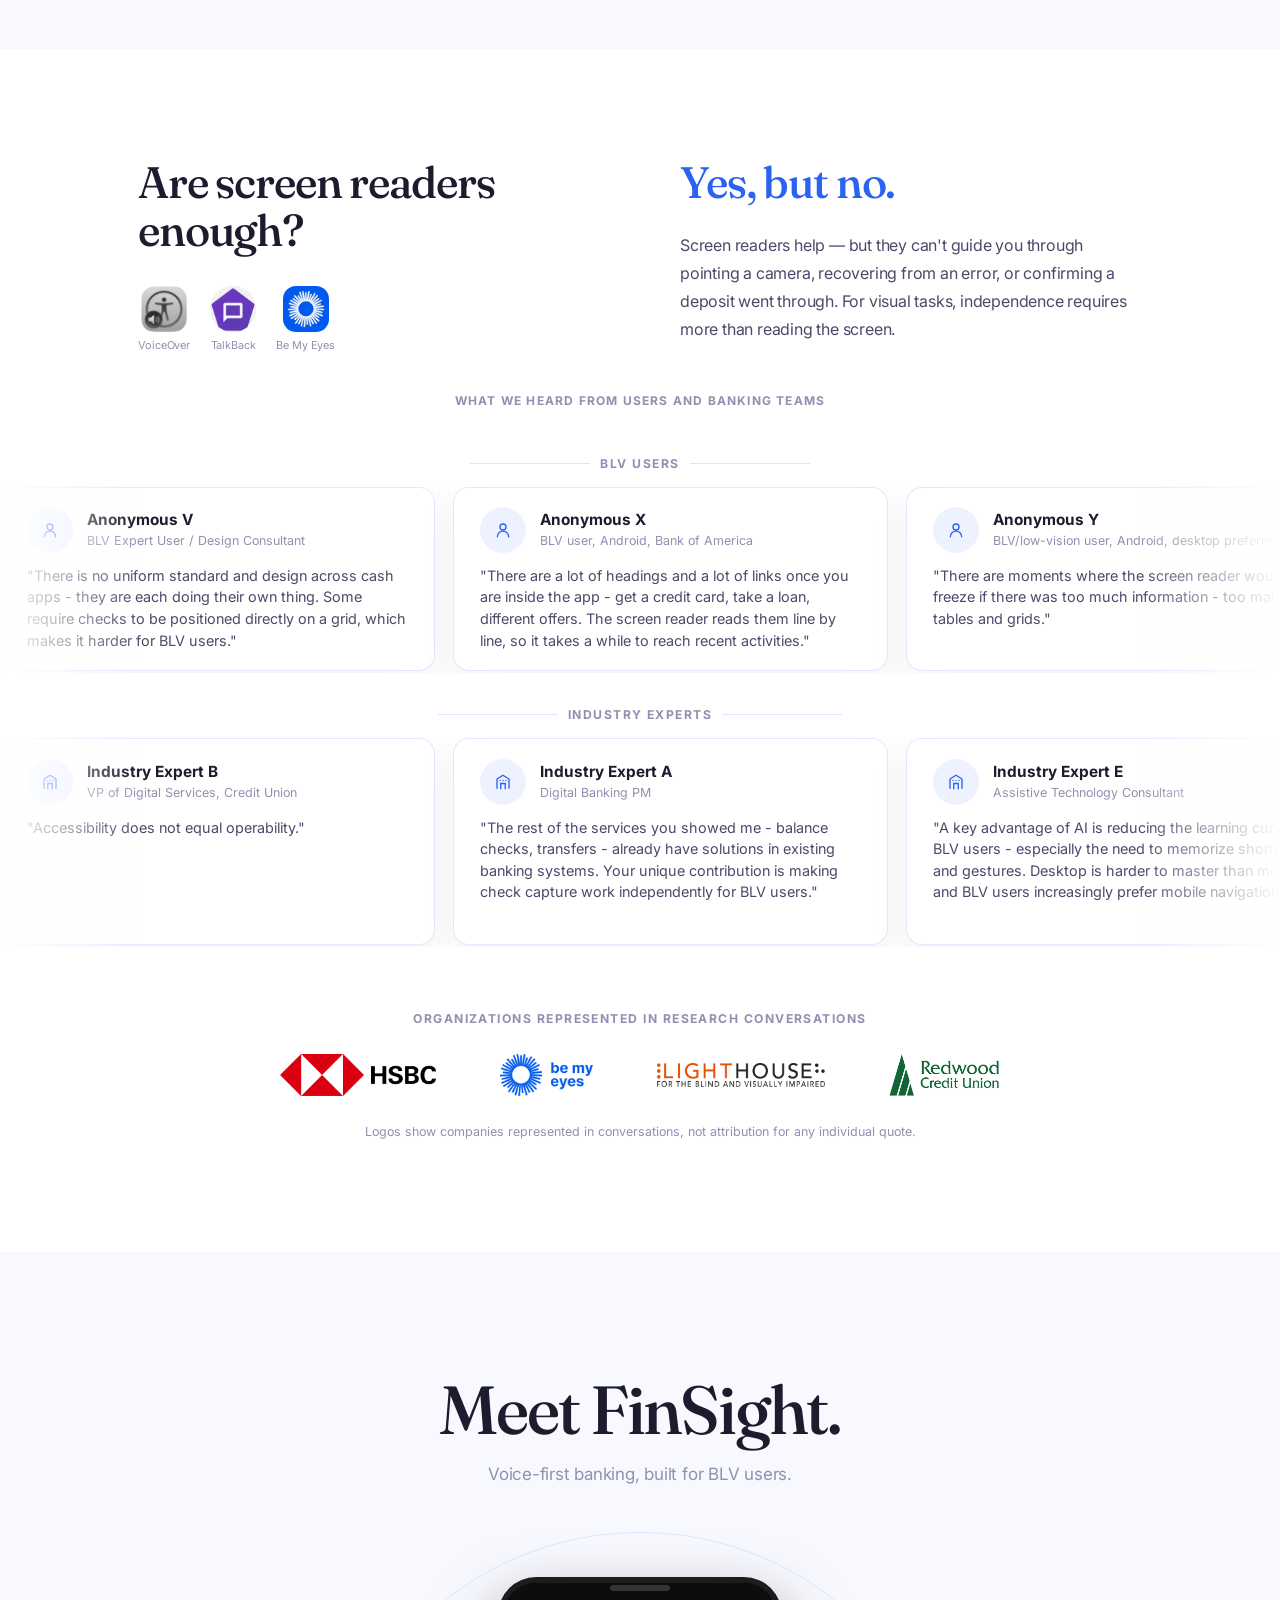
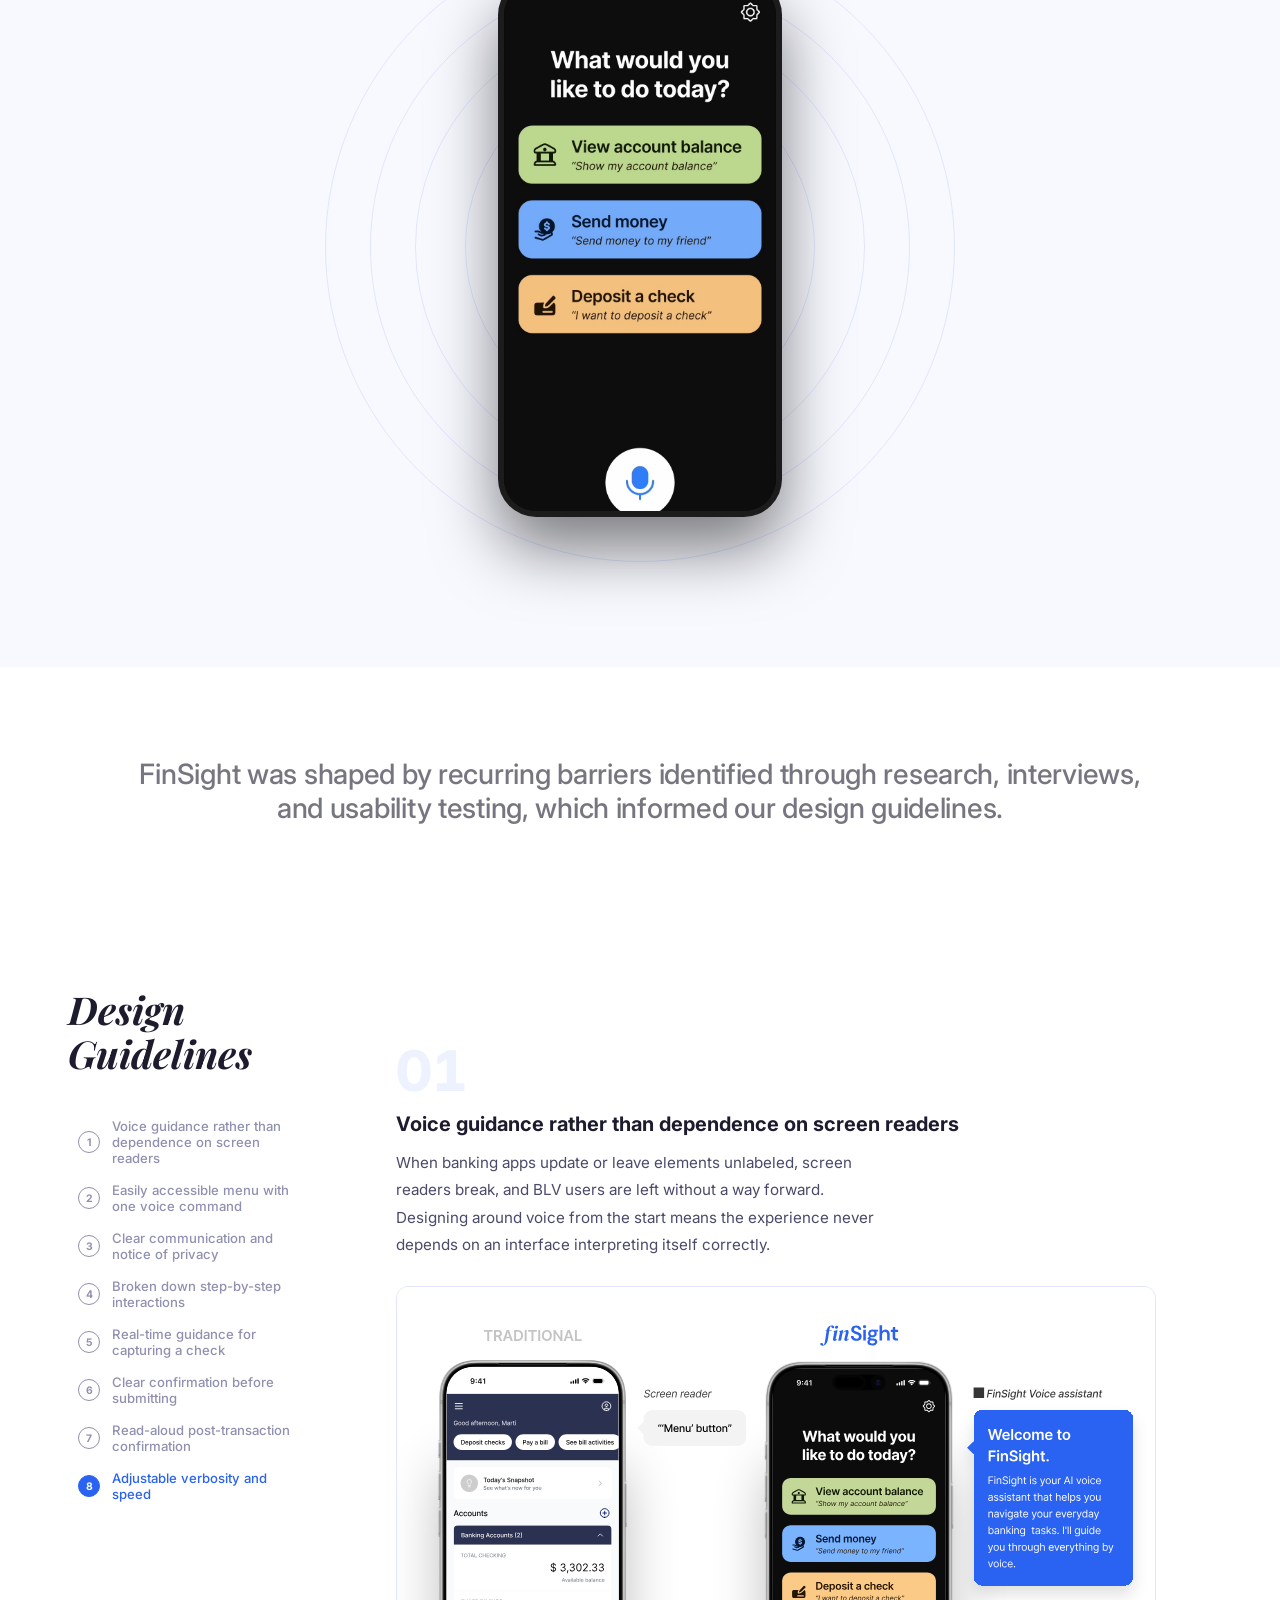
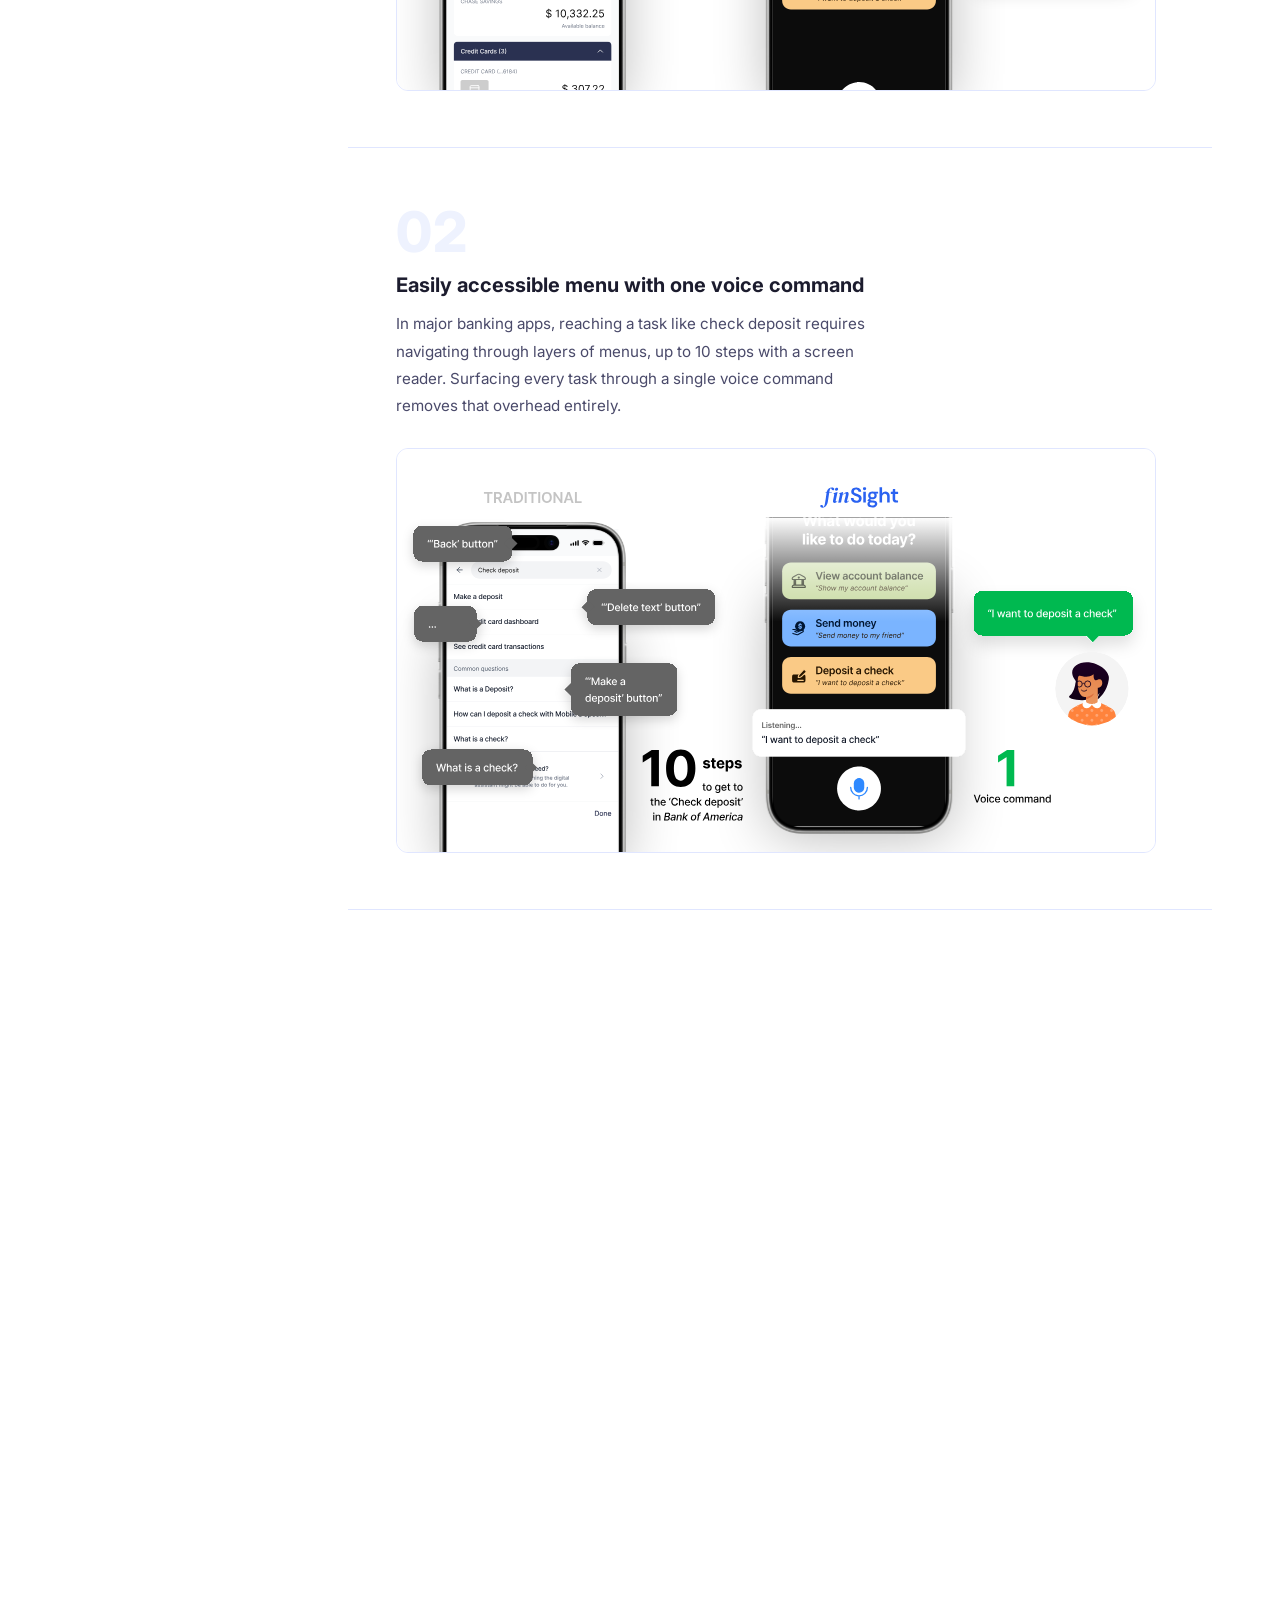
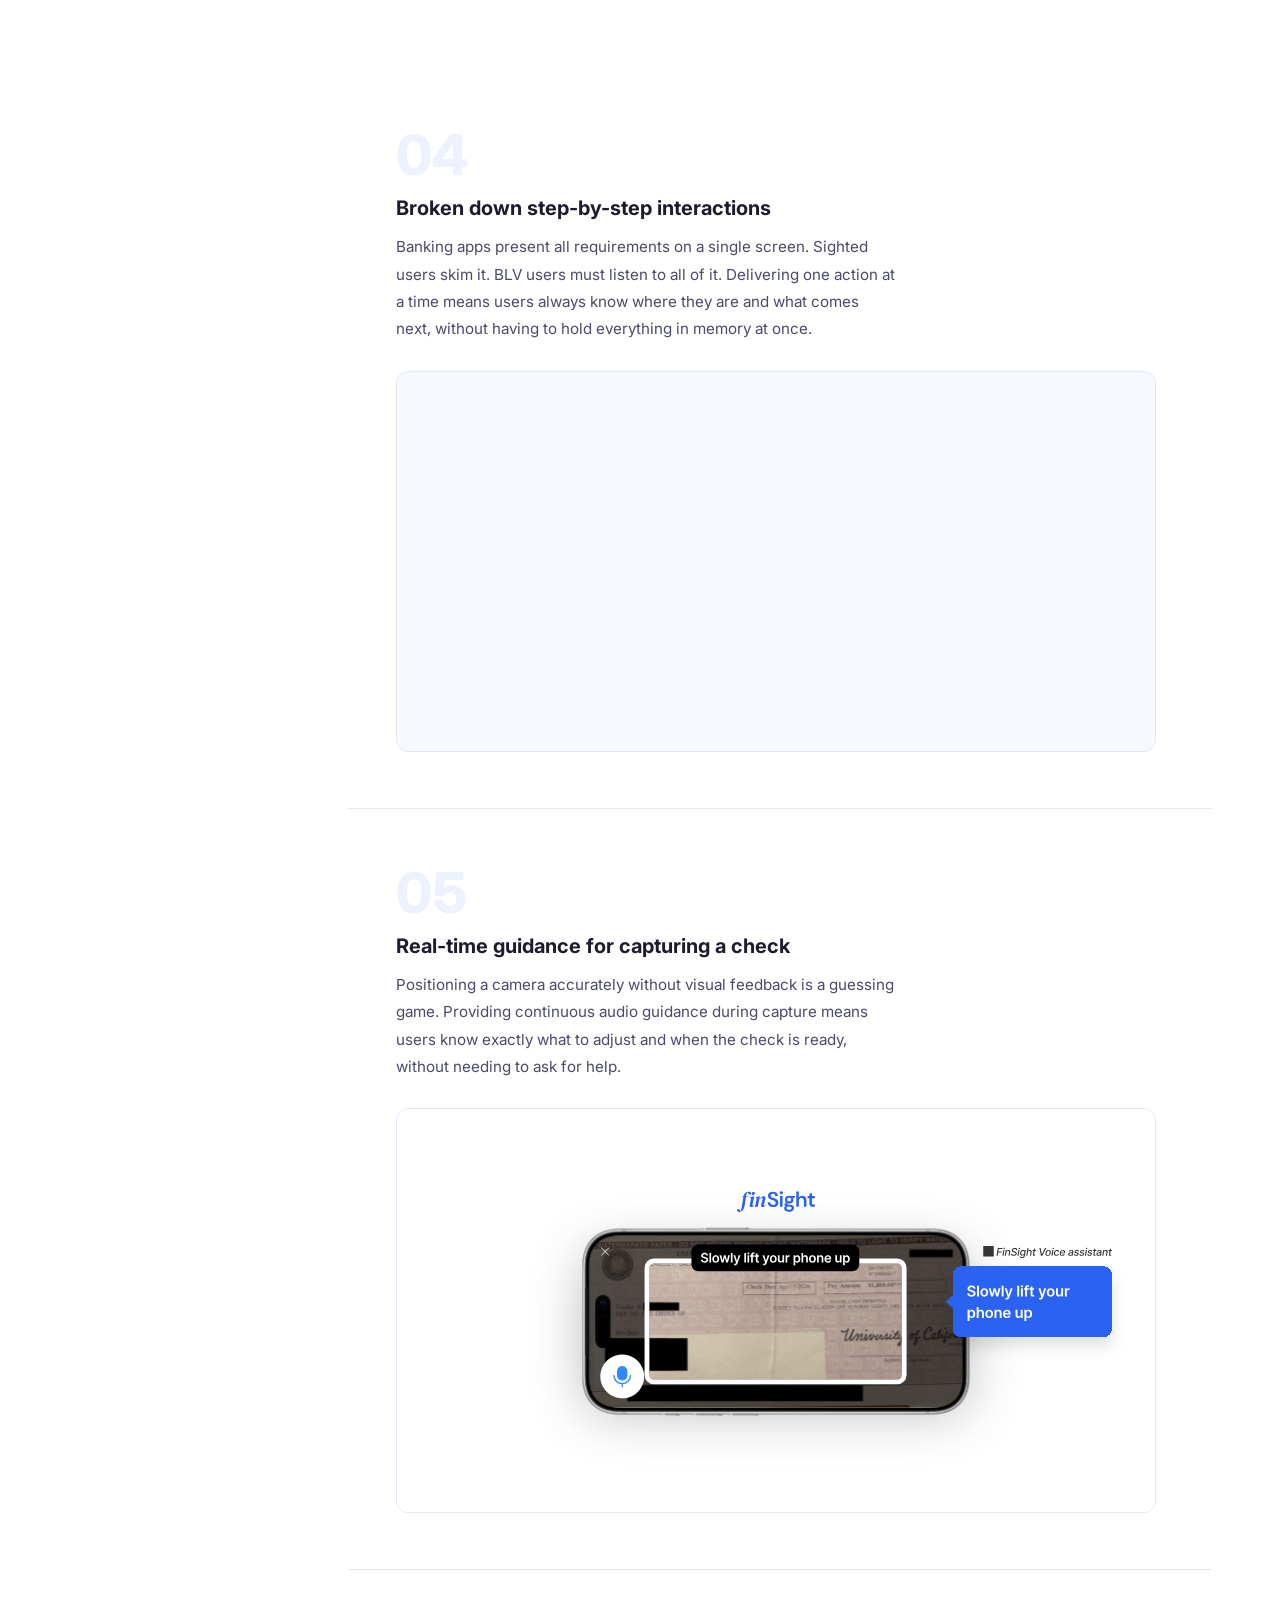
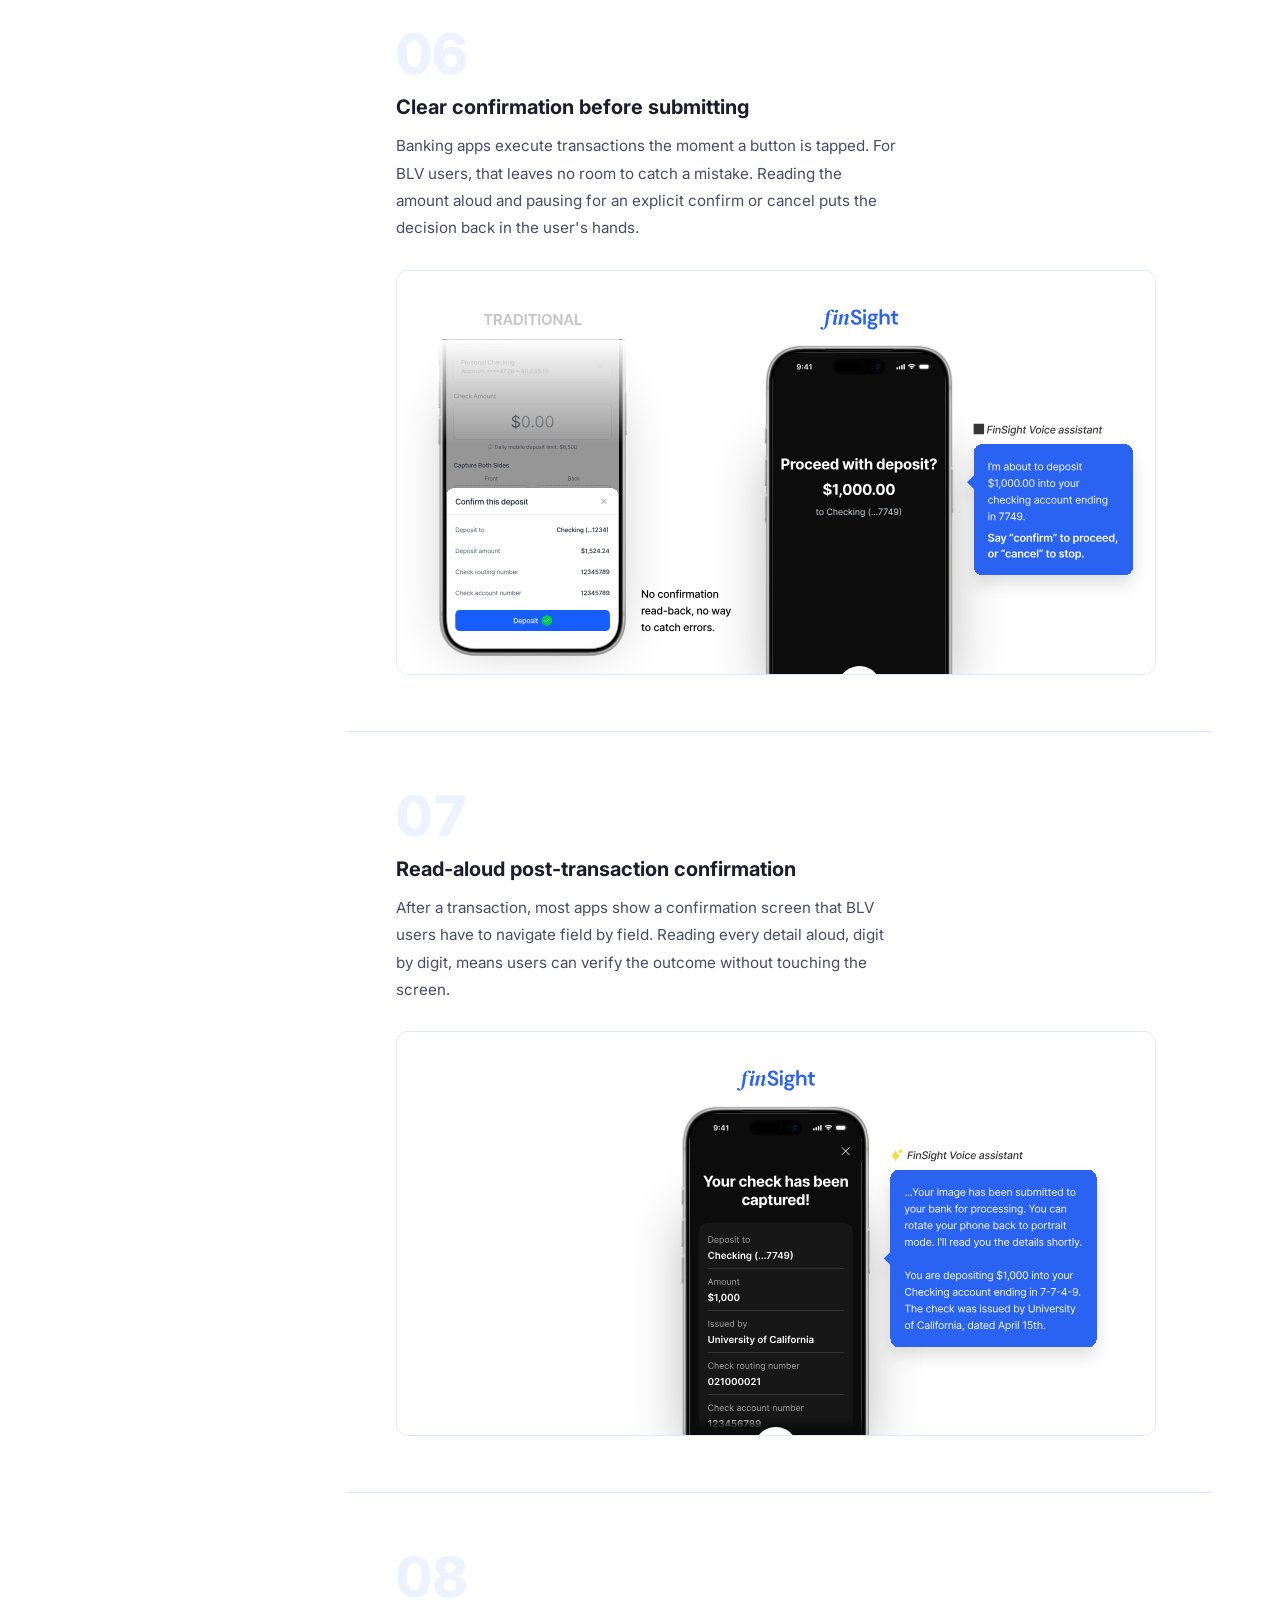
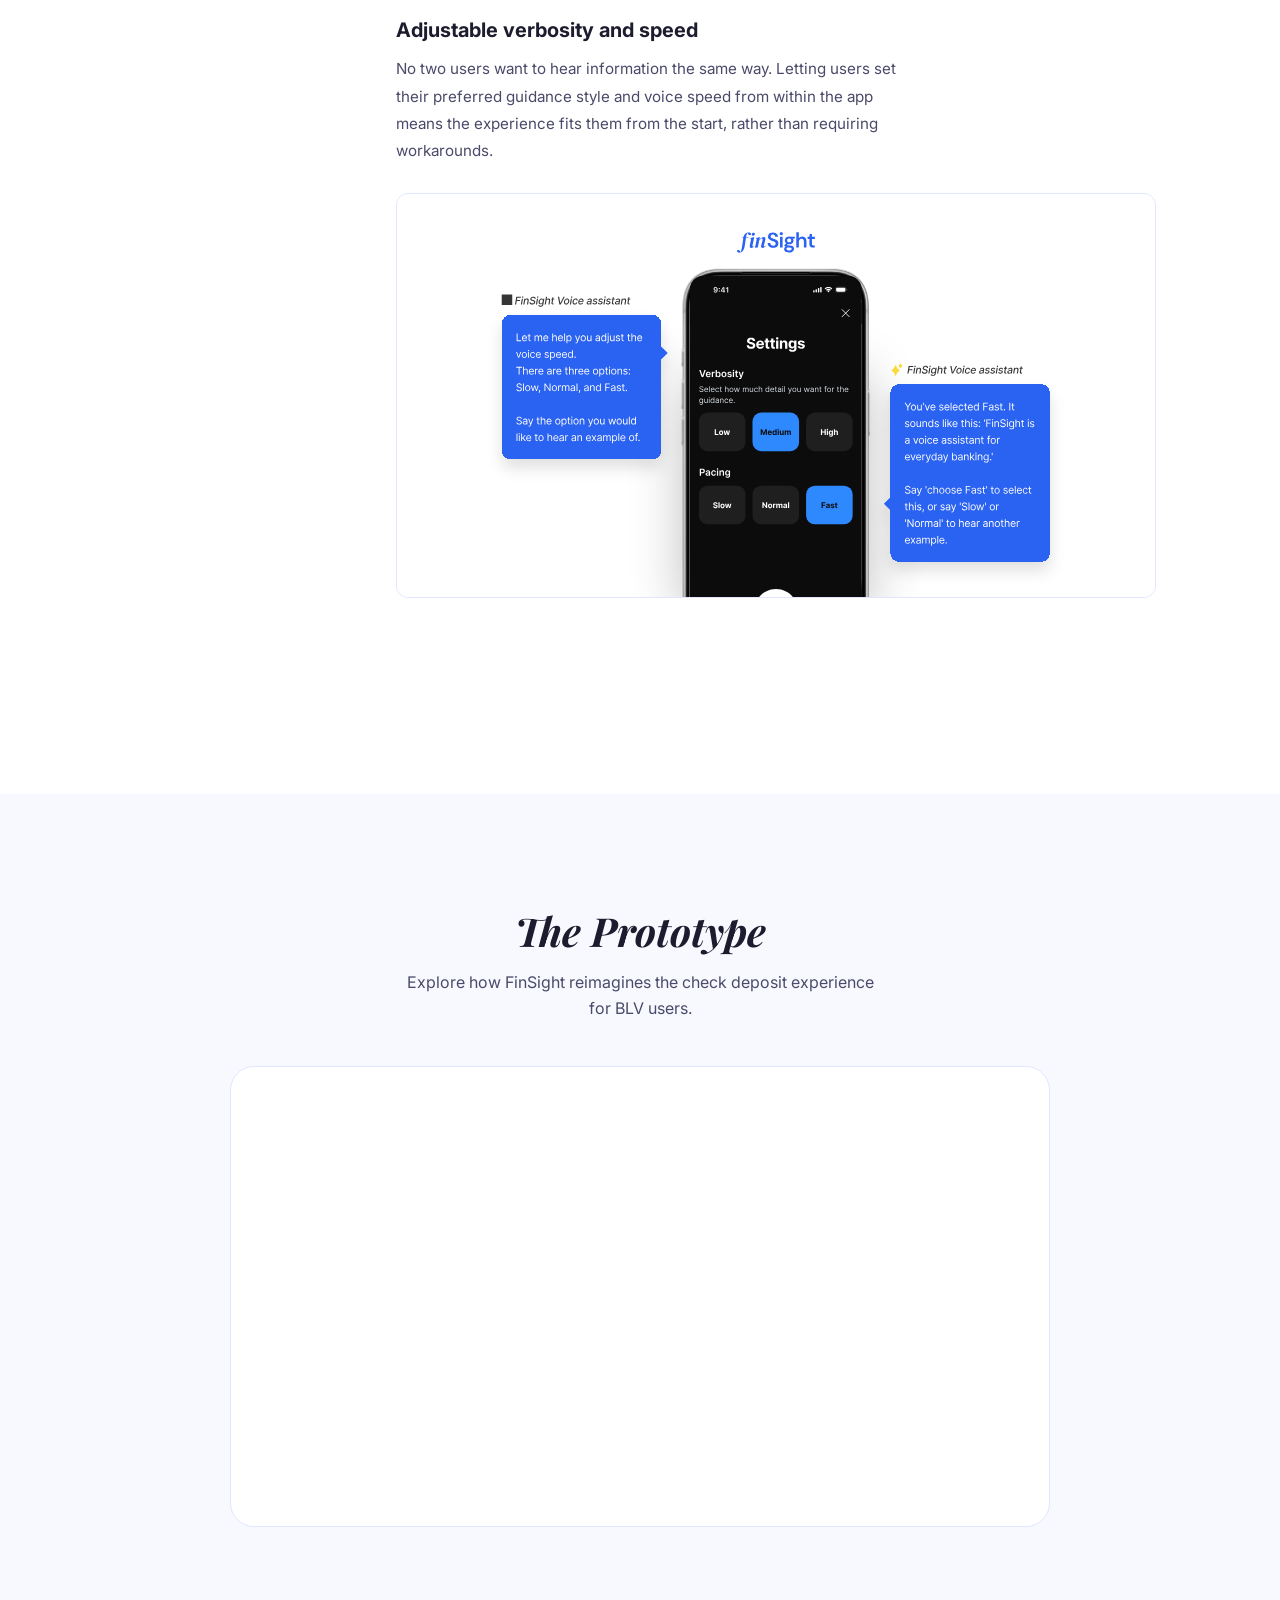
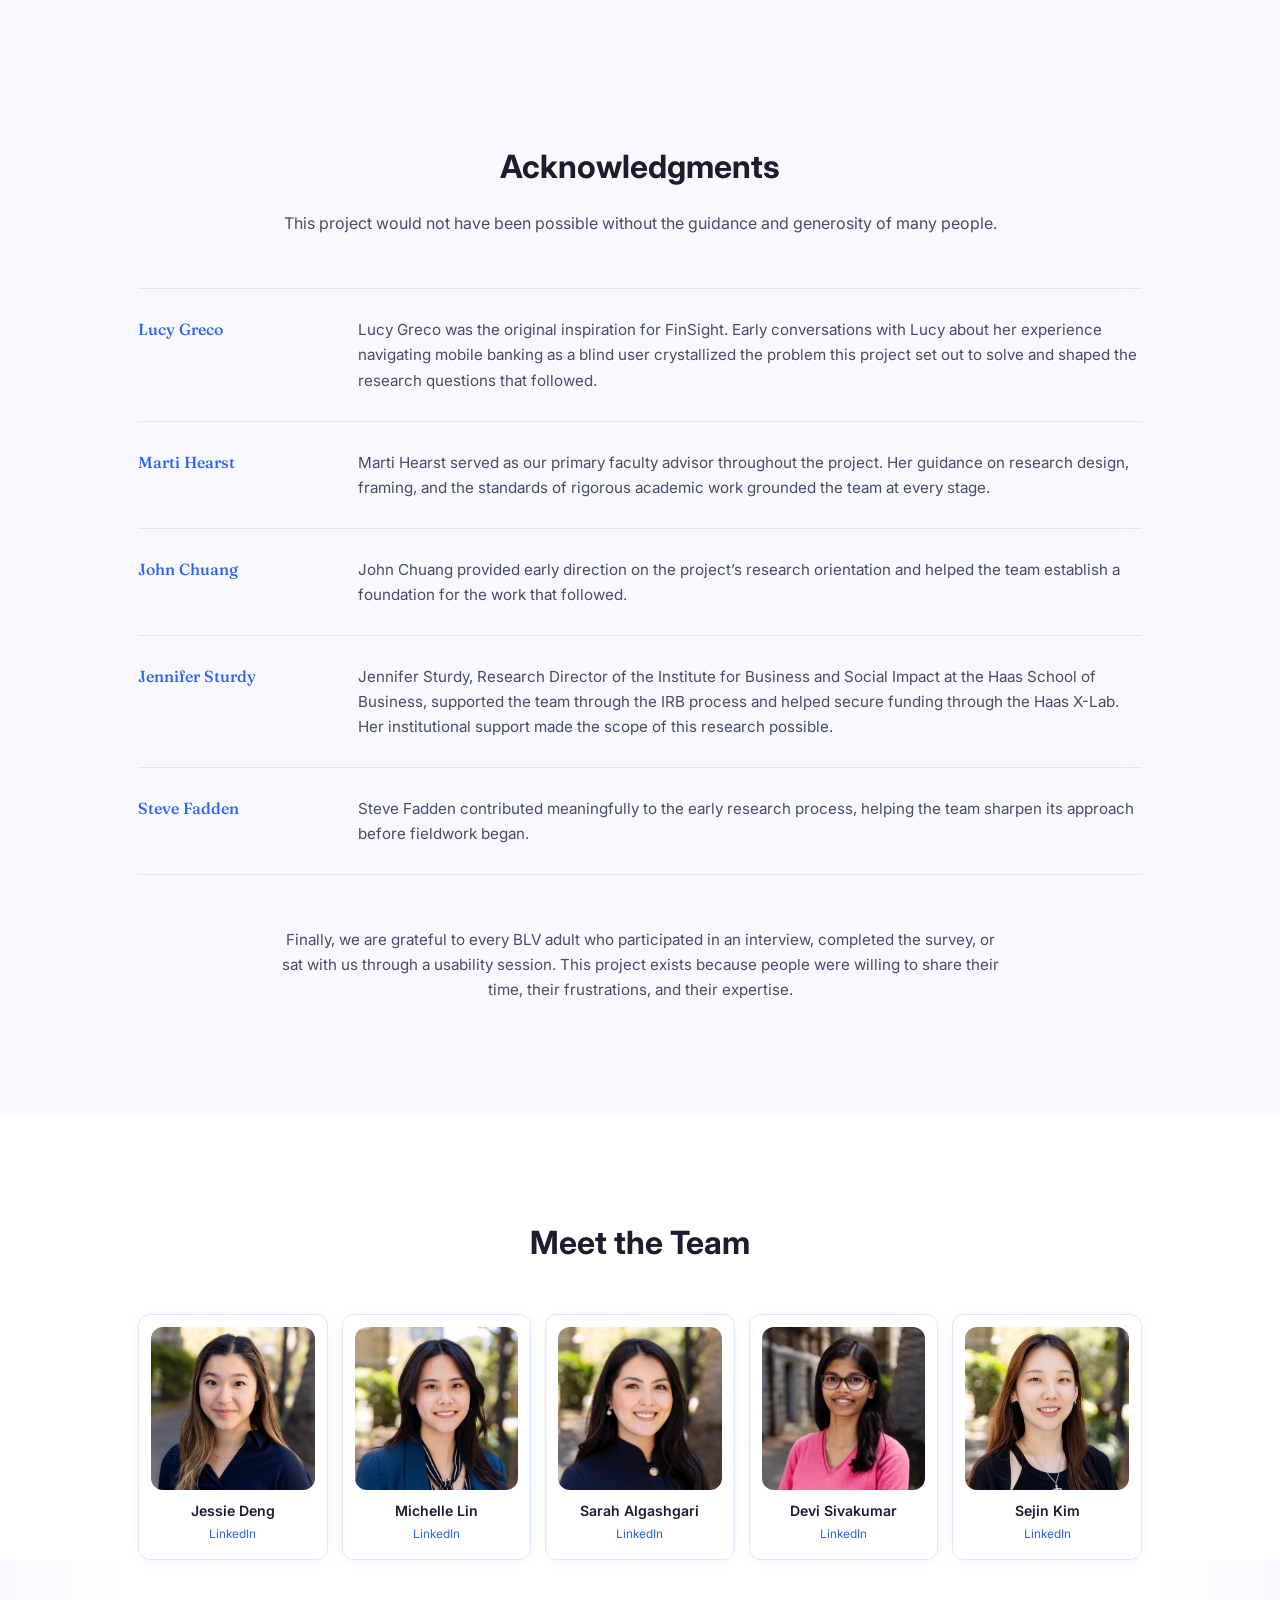
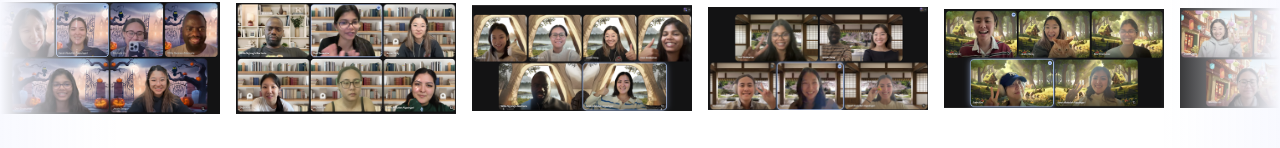
==== commit 7ead771a: "Add Finsight nwe logo" ====
--- a/index.html
+++ b/index.html
@@ -15,7 +15,7 @@
   <!-- NAVBAR -->
   <nav class="navbar" id="navbar" aria-label="Main navigation">
     <a href="#hero" class="nav-brand" aria-label="FinSight home">
-      <img src="assets/logo.jpeg" alt="FinSight logo" class="nav-logo" data-alt="nav.logoAlt" />
+      <img src="assets/finsightlogo.svg" alt="FinSight logo" class="nav-logo" data-alt="nav.logoAlt" />
     </a>
     <a href="voice.html" class="voice-mode-link" aria-label="Open Voice Guide Mode">
       Voice Guide Mode
--- a/styles.css
+++ b/styles.css
@@ -79,7 +79,7 @@
 }
 .navbar.scrolled { box-shadow: 0 4px 24px rgba(42, 98, 241, 0.08); }
 .nav-brand { display: flex; align-items: center; }
-.nav-logo  { height: 34px; width: auto; }
+.nav-logo  { height: 68px; width: auto; }
 .voice-mode-link {
   border: 1px solid var(--border);
   border-radius: 999px;
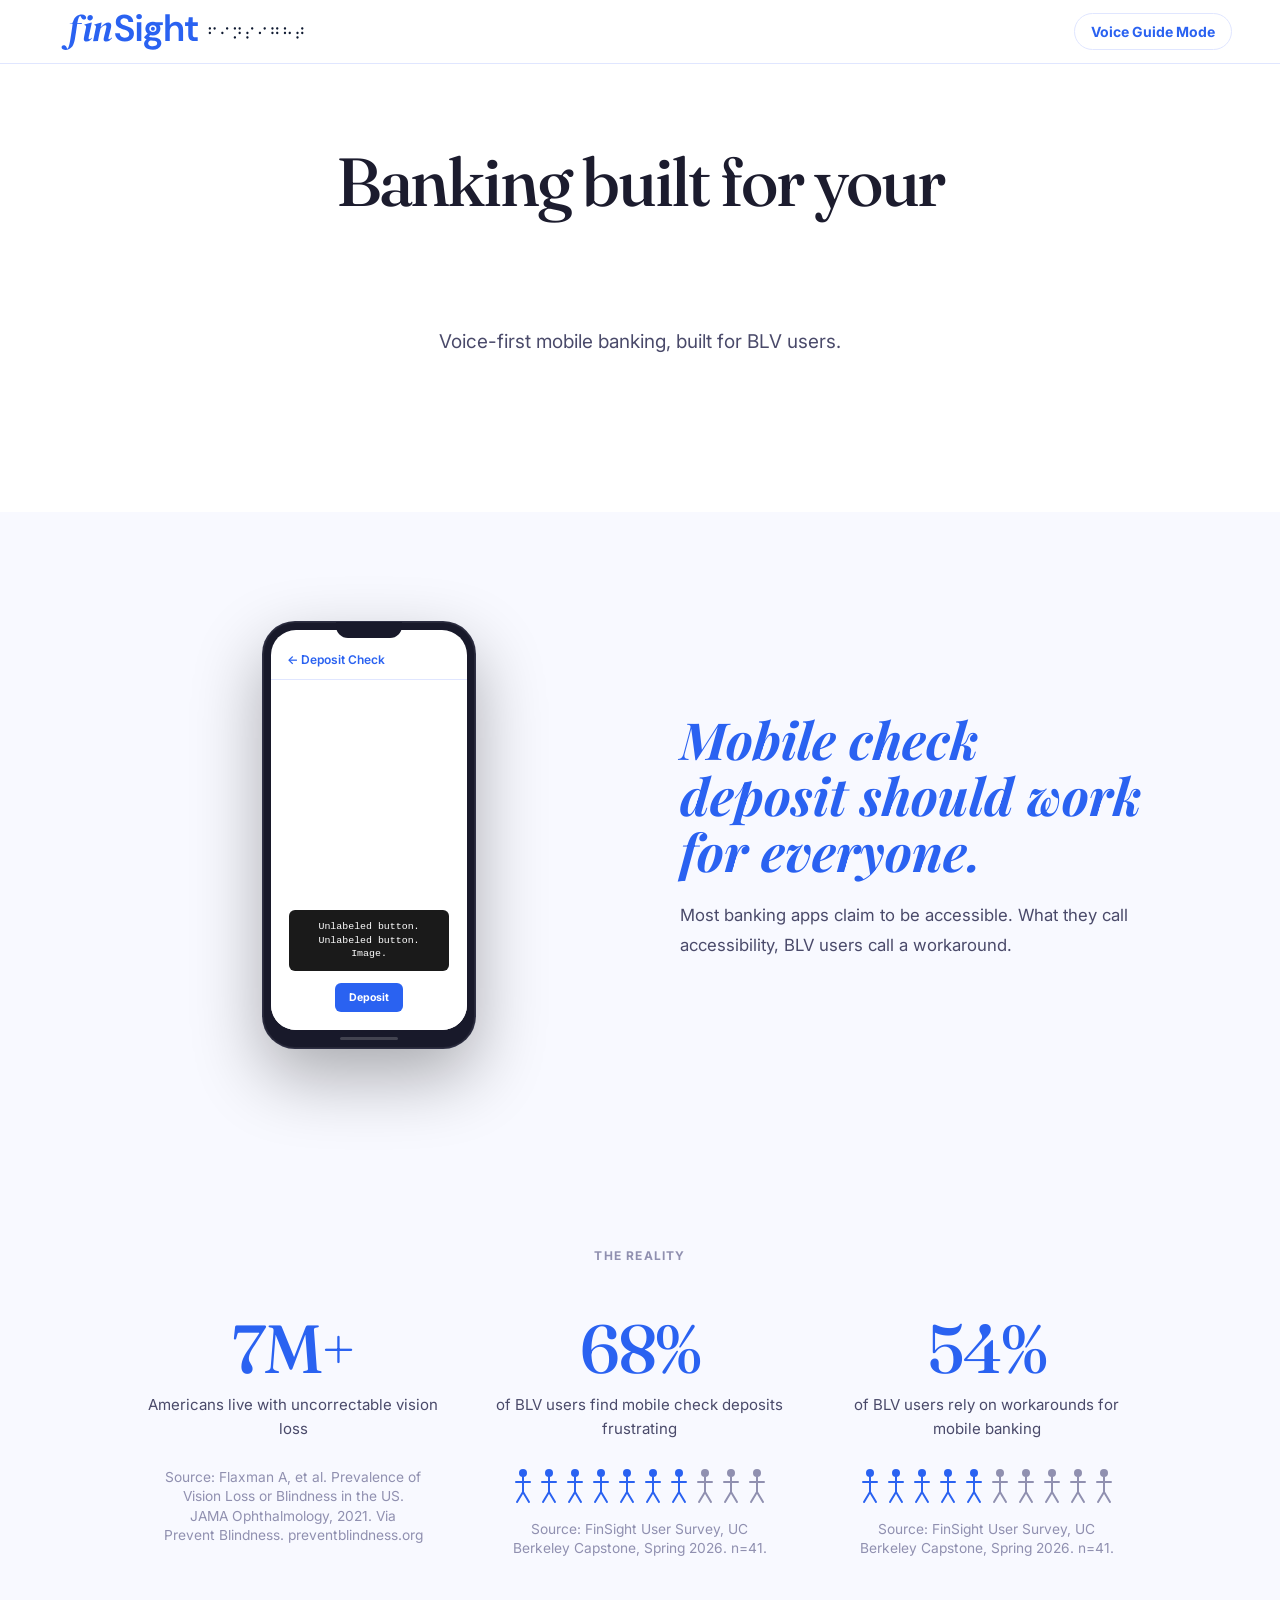
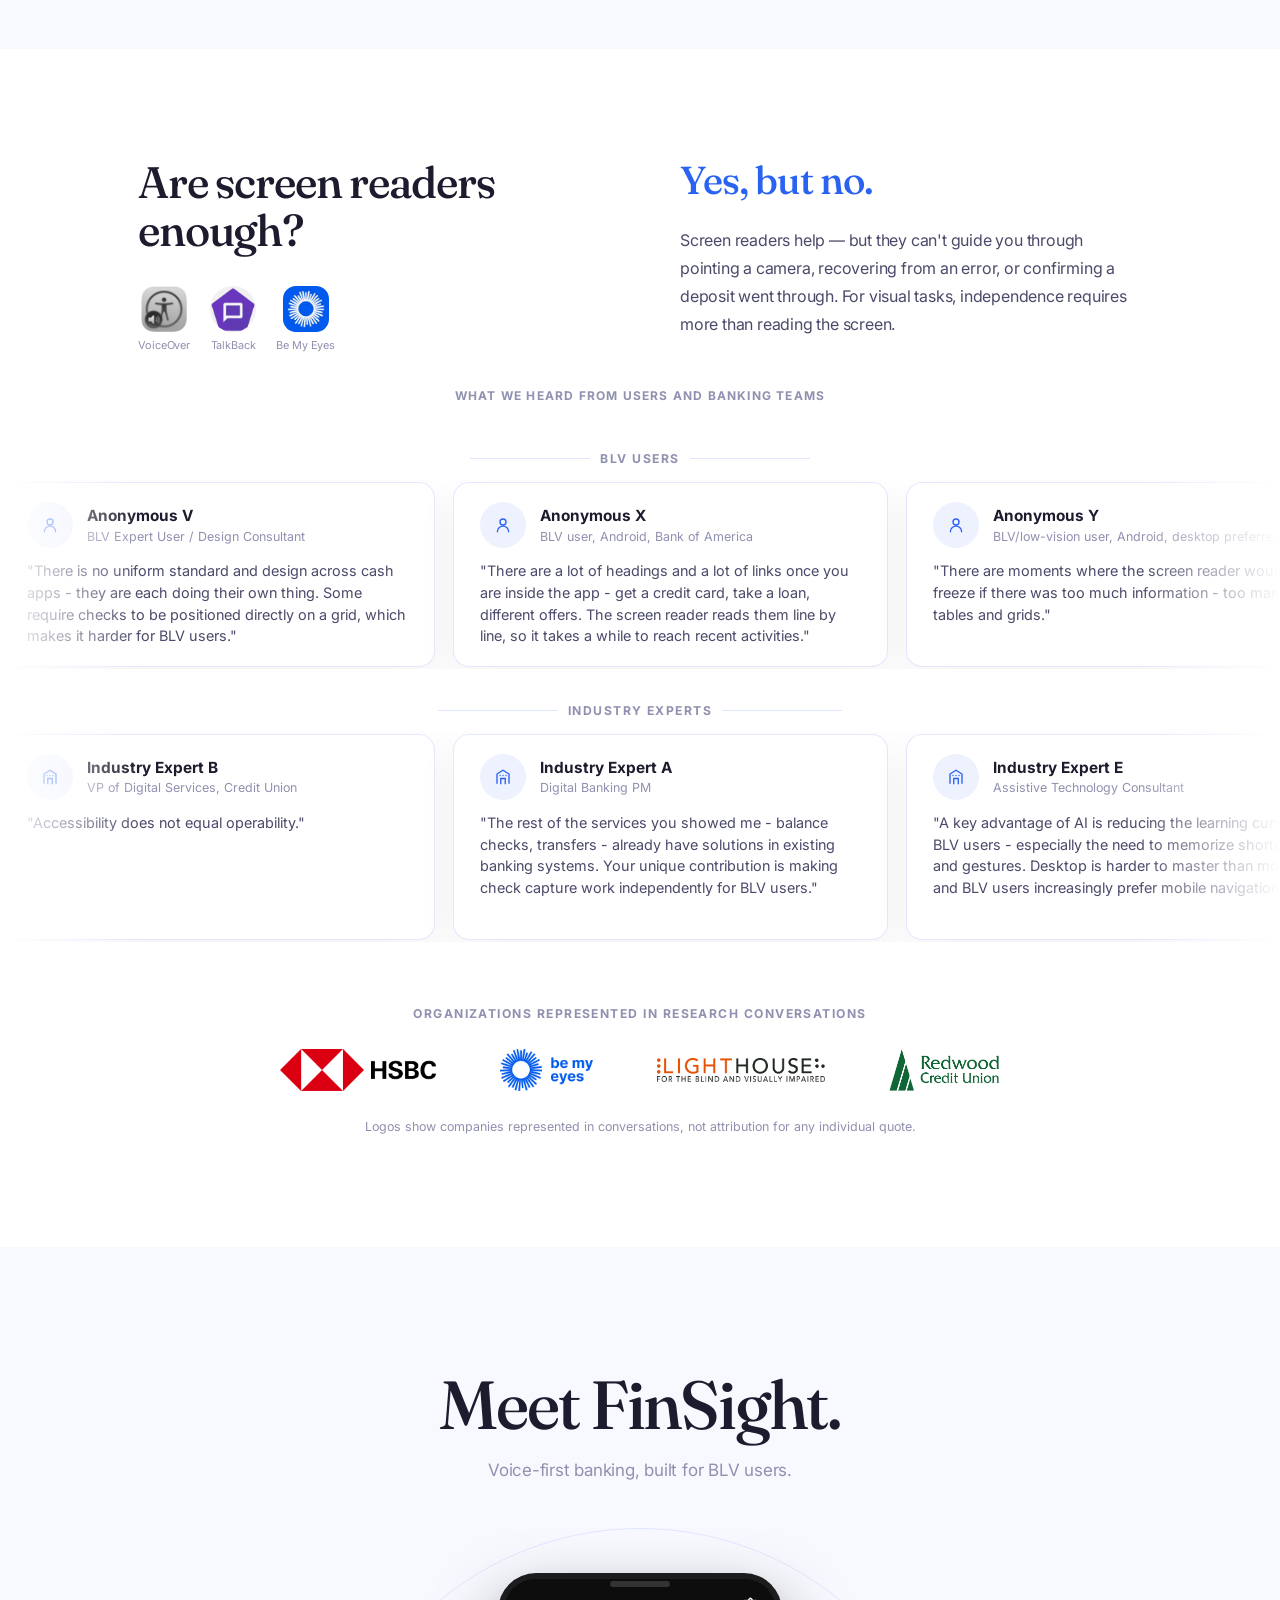
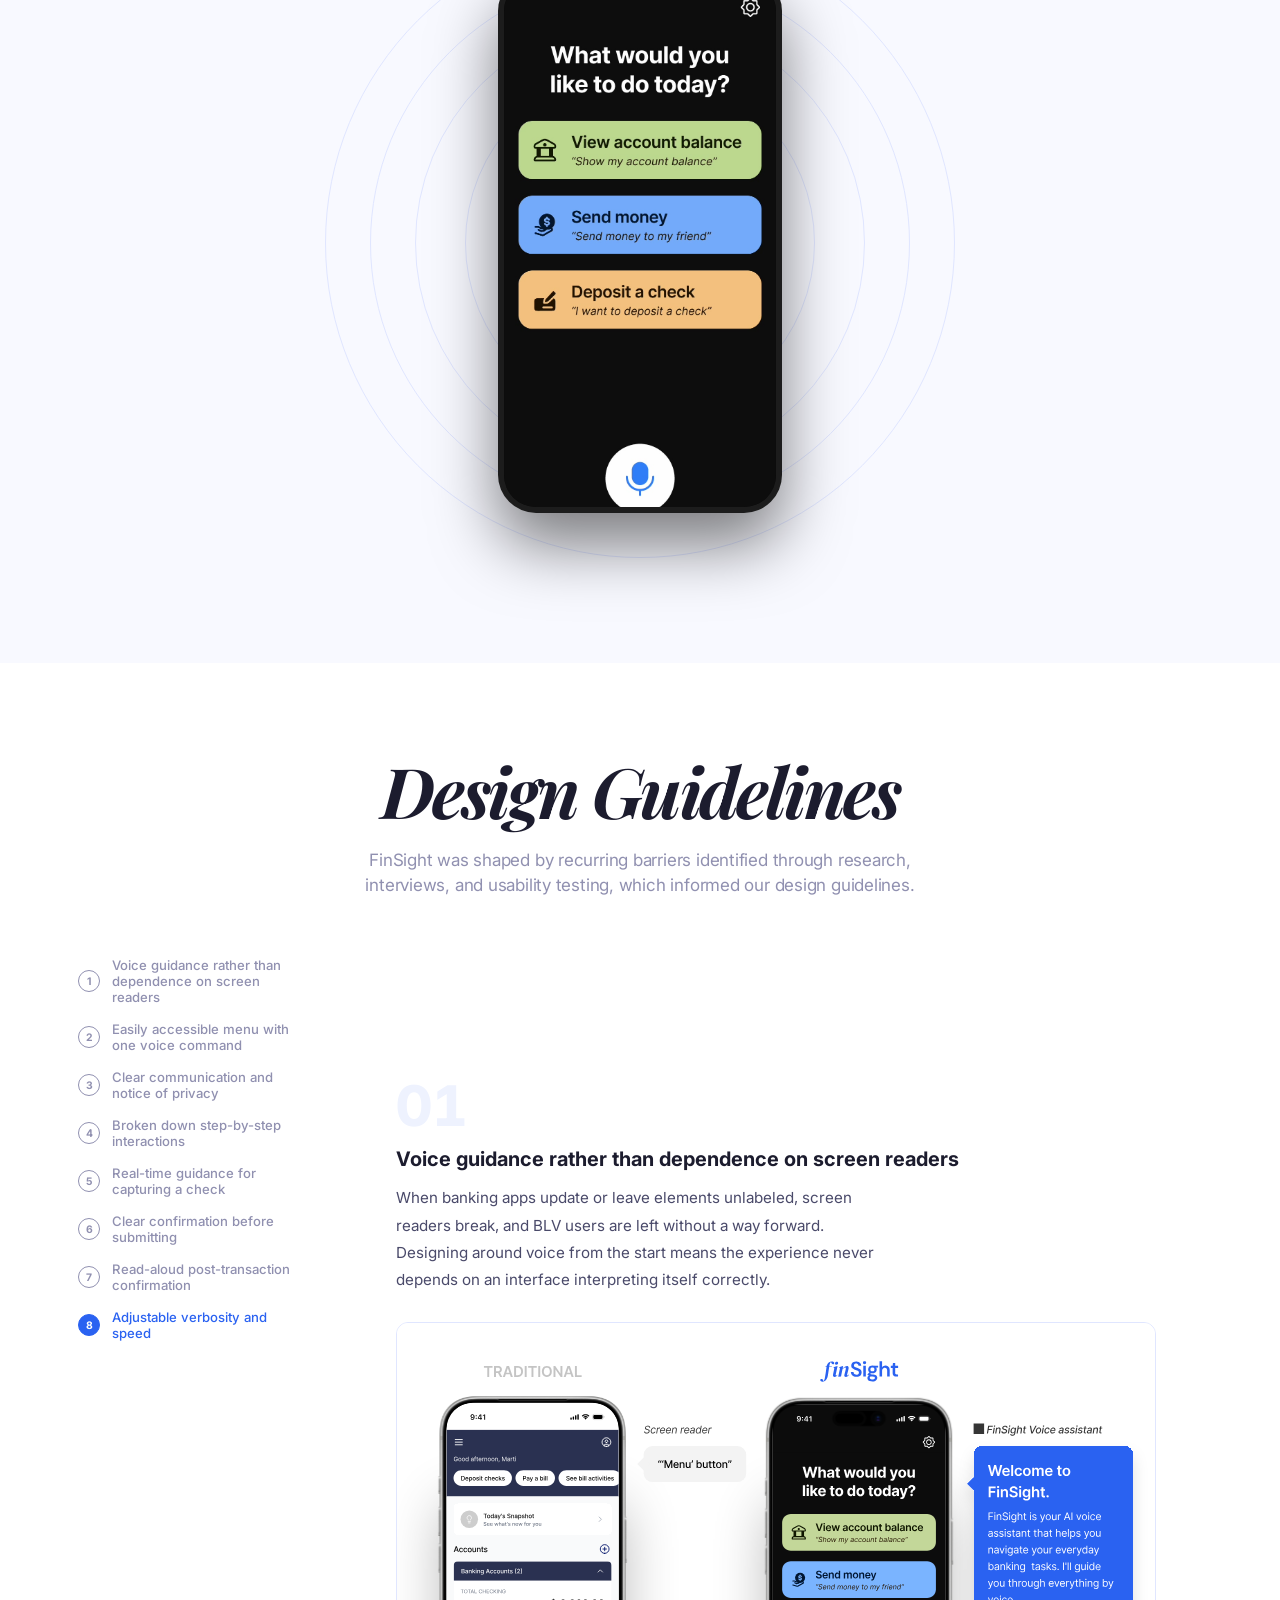
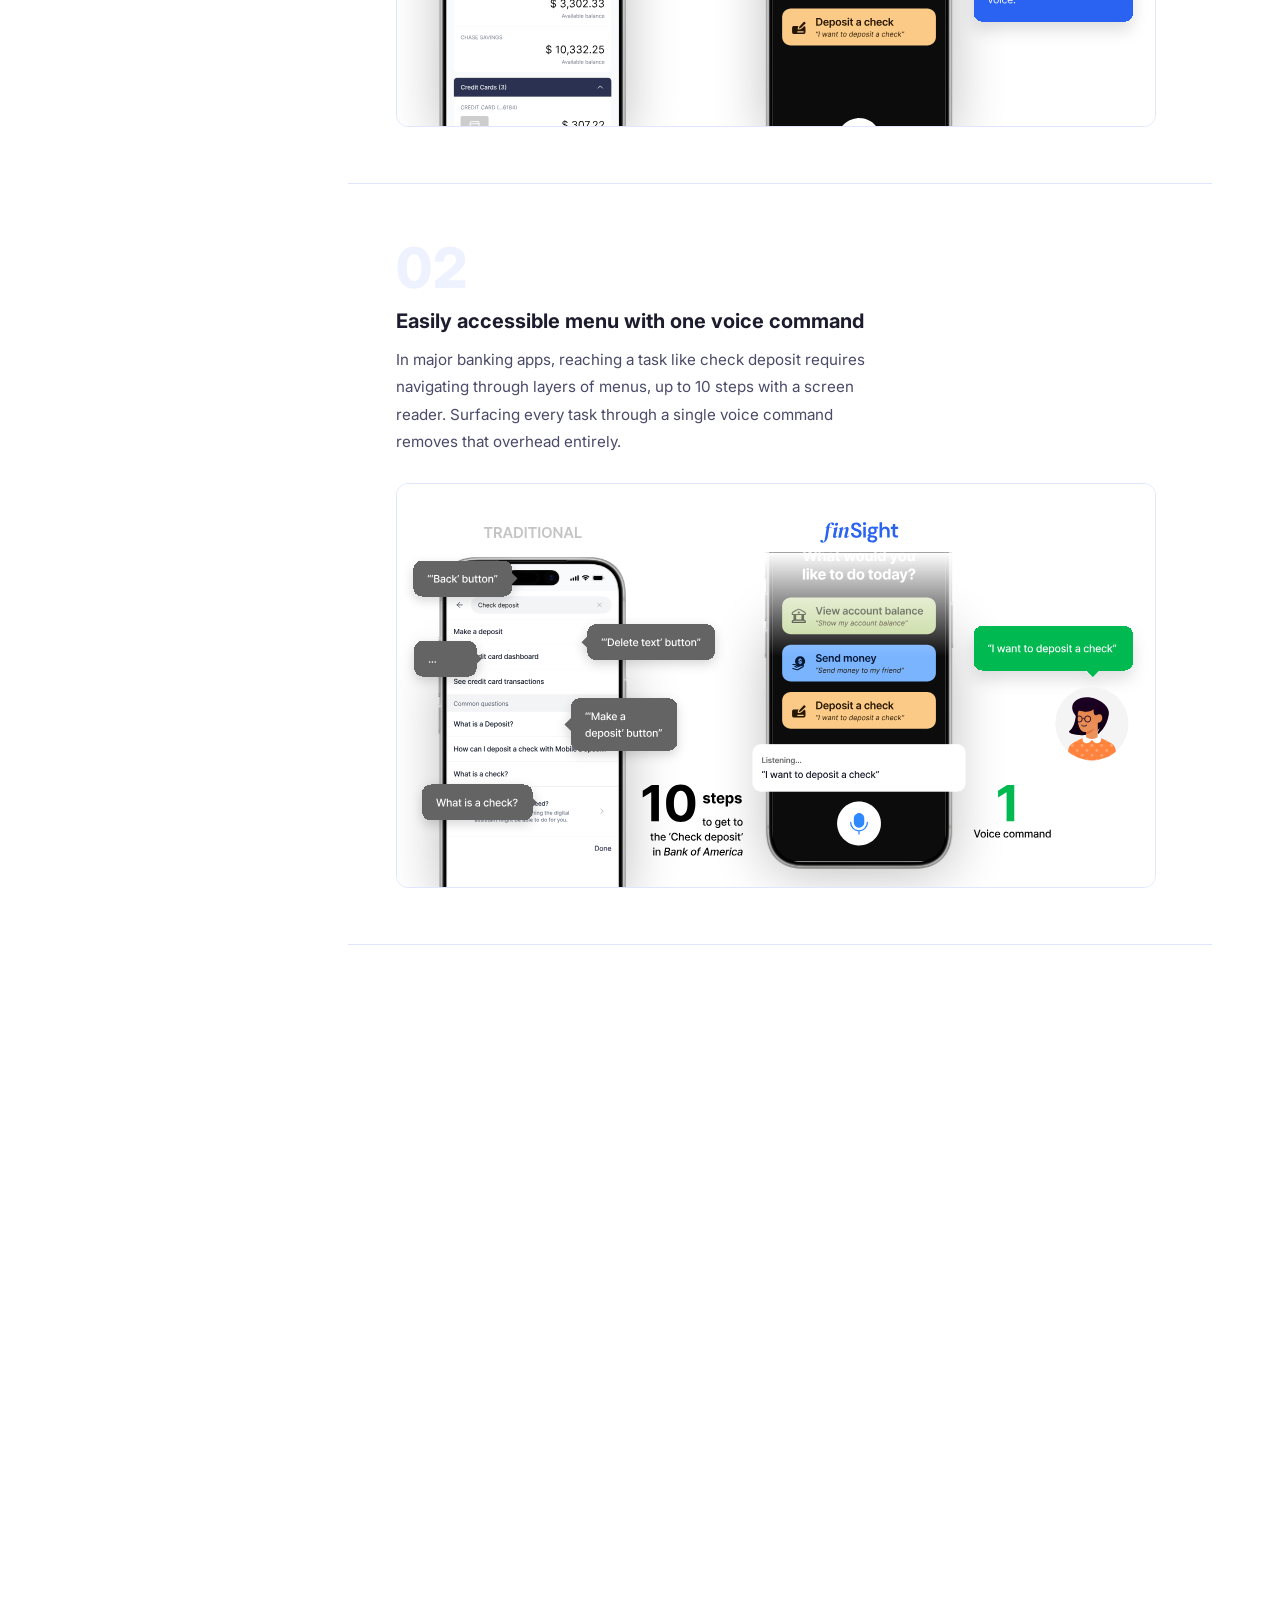
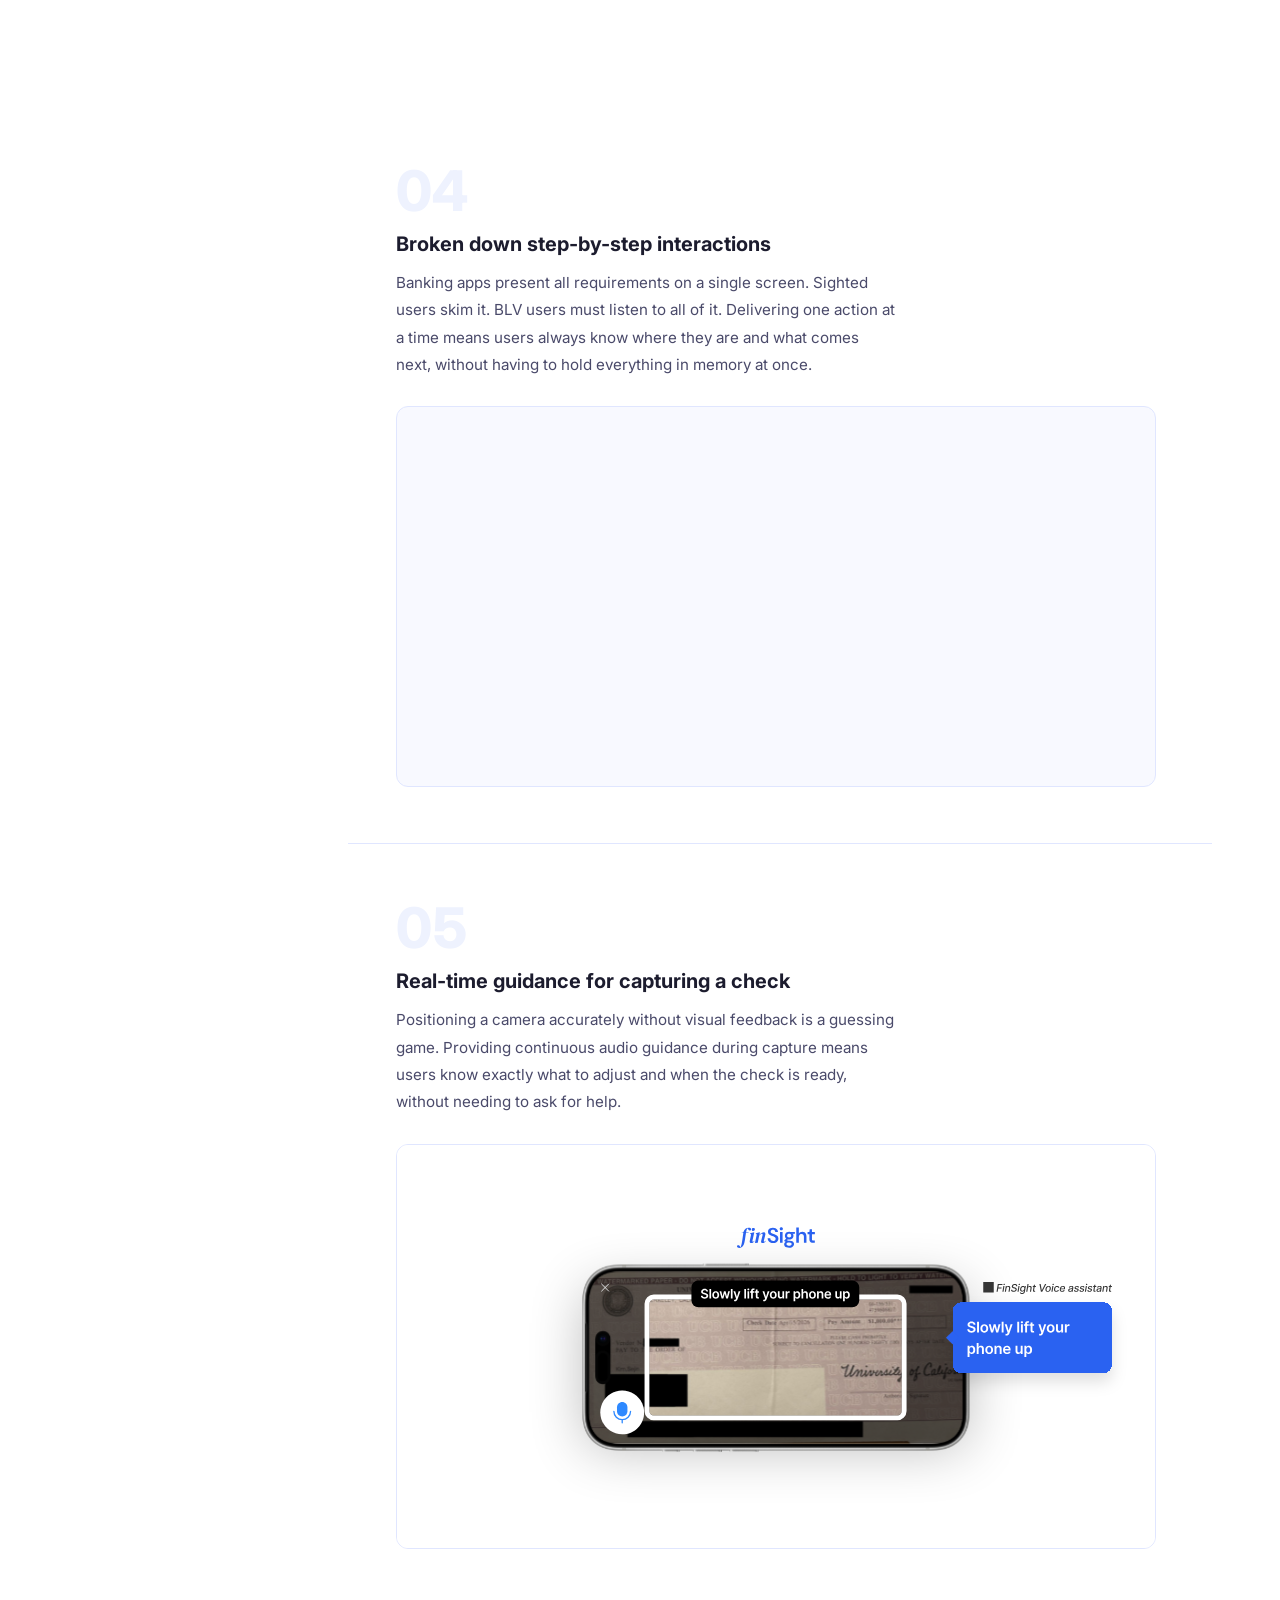
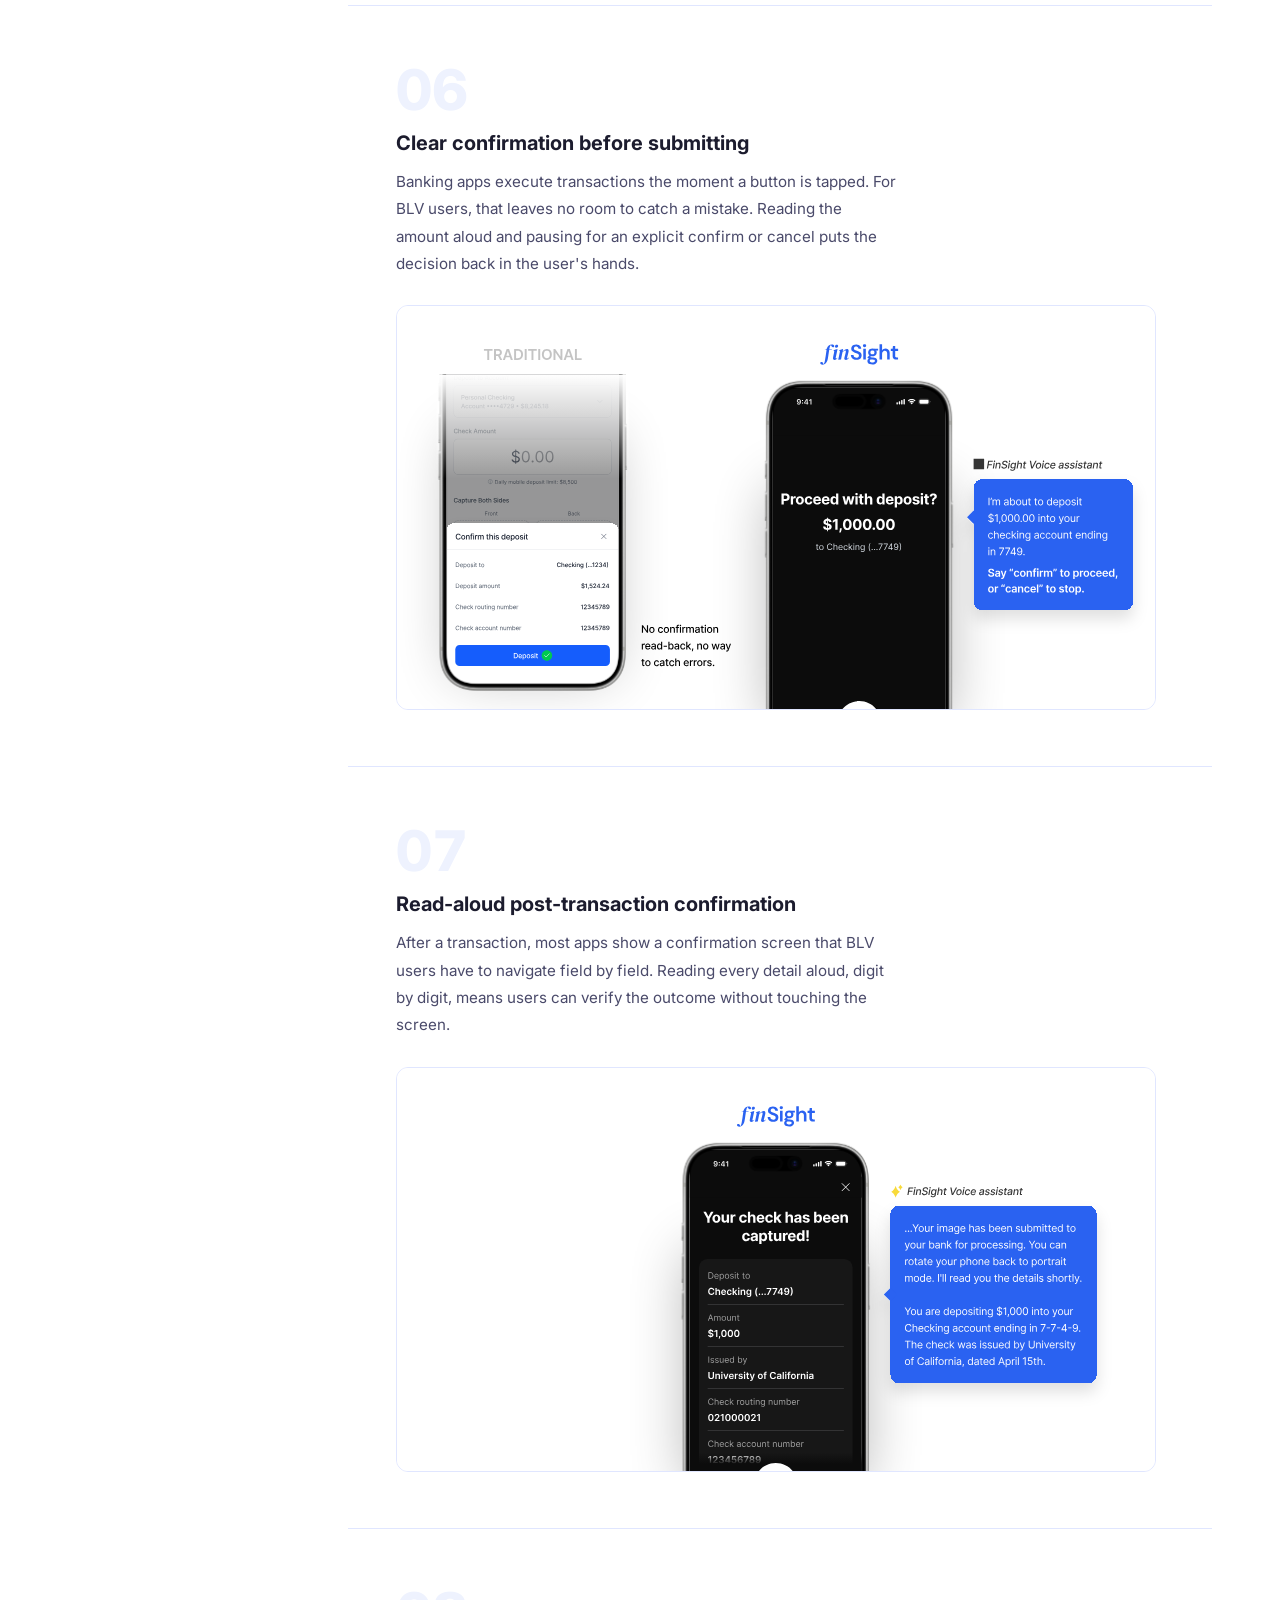
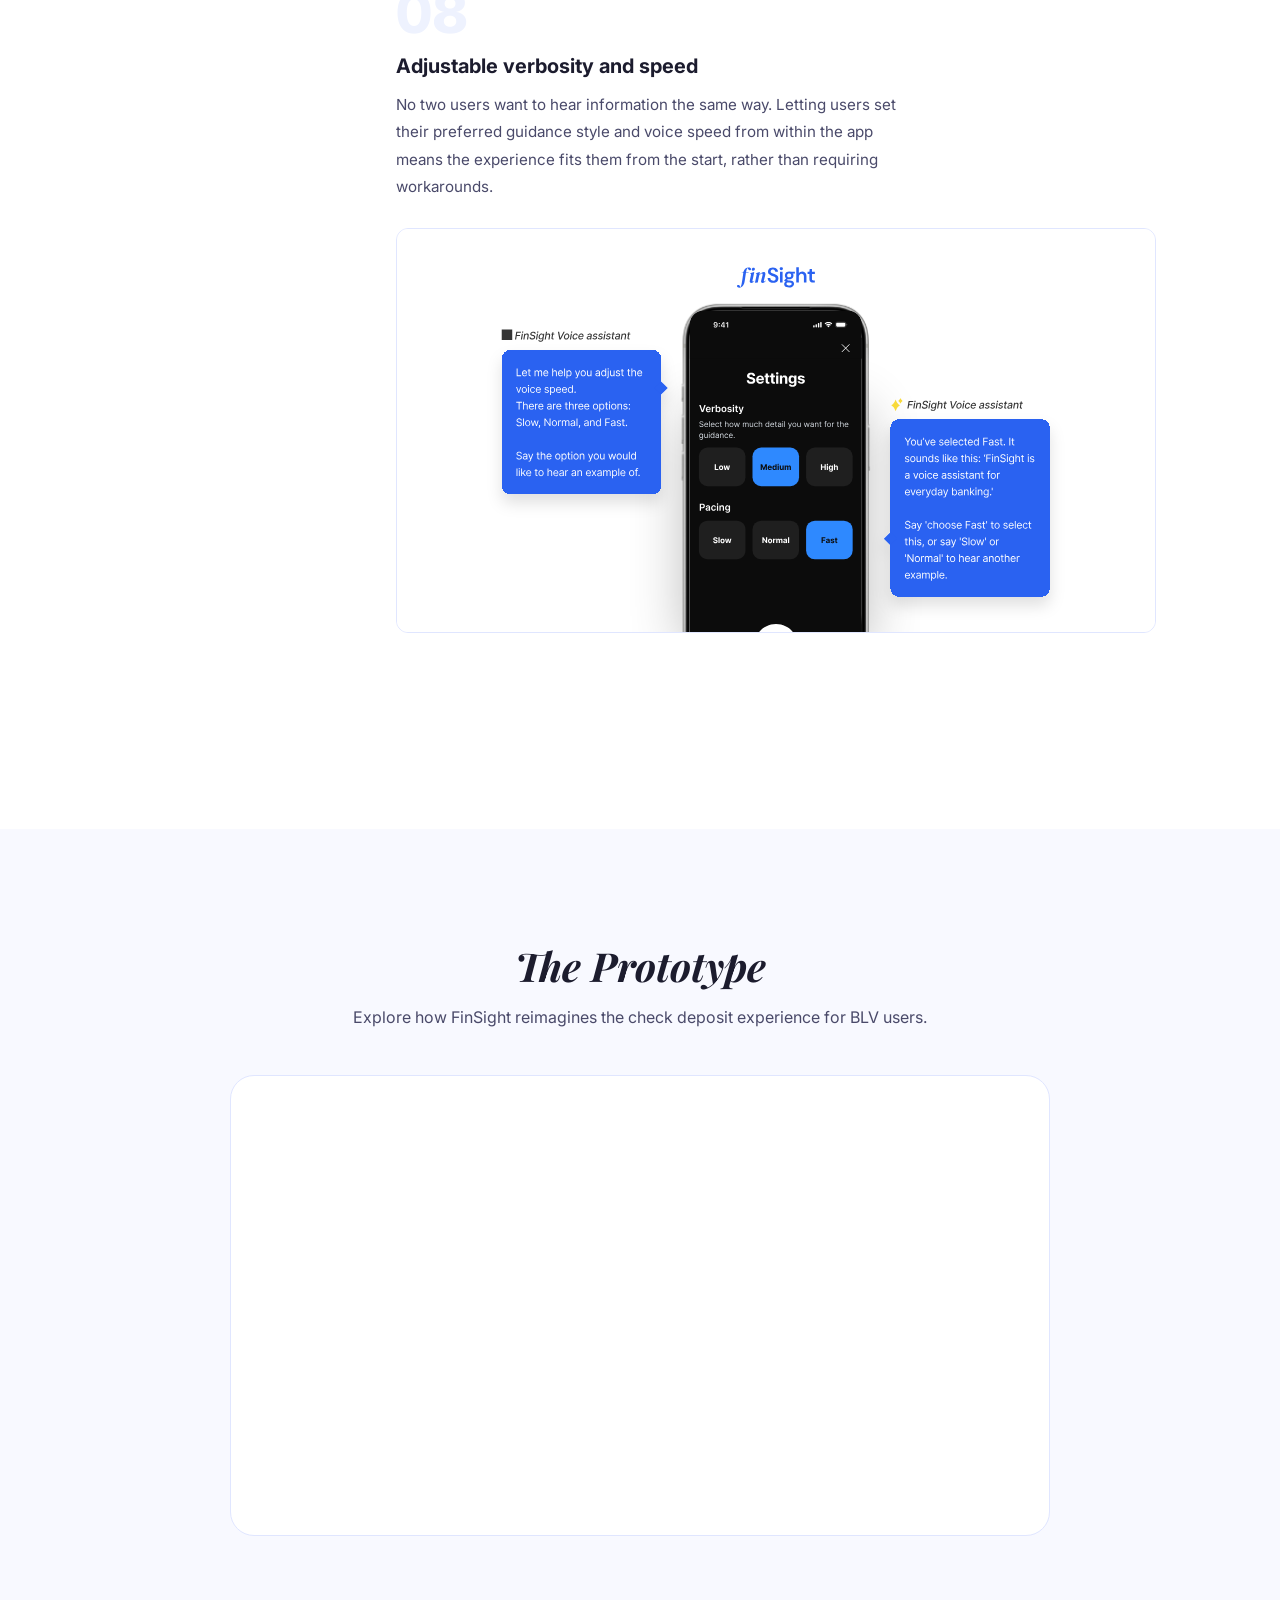
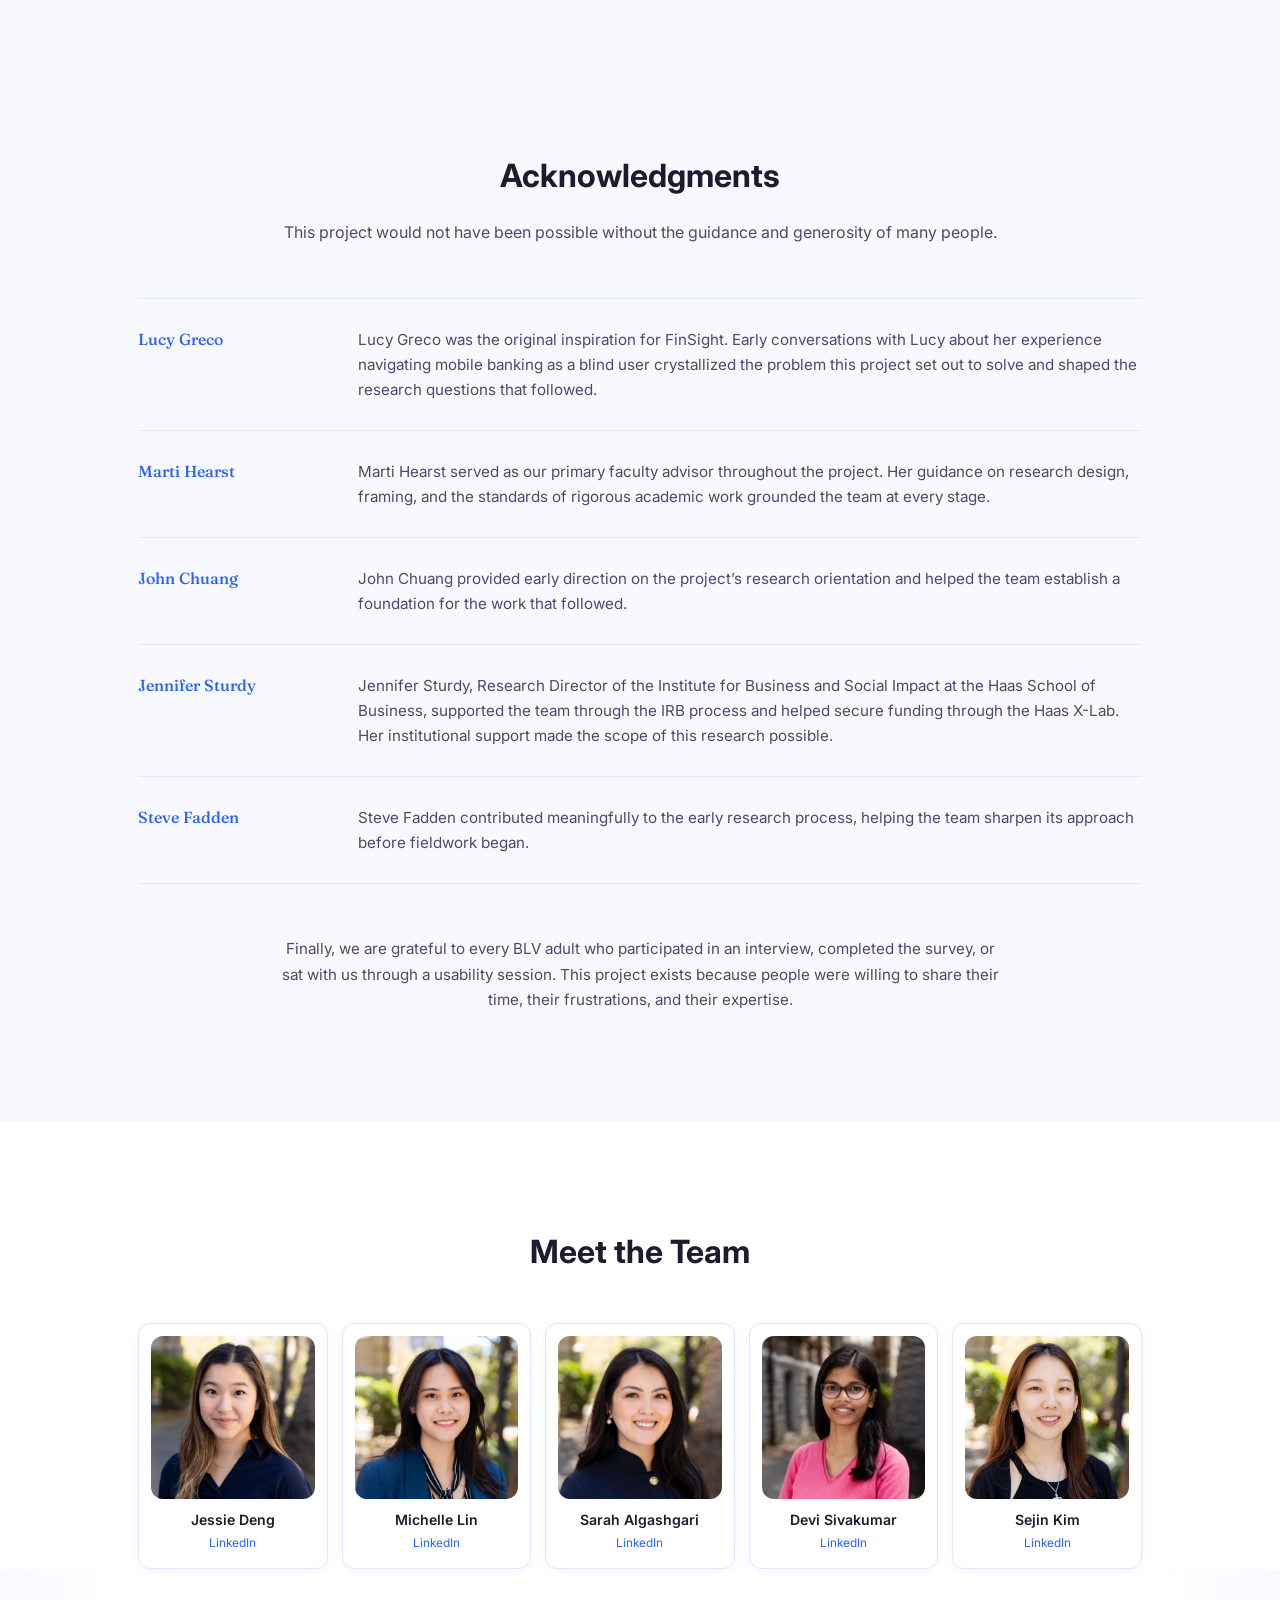
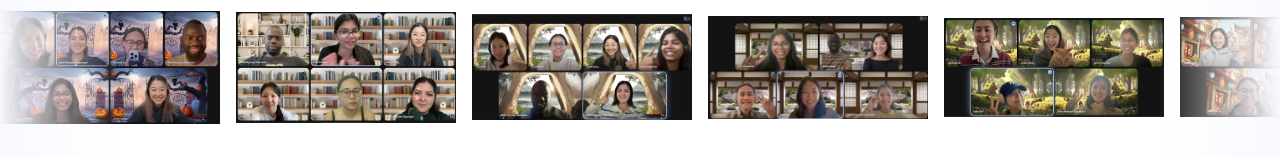
==== commit 4f9bbf6e: "change design guidelines font" ====
--- a/index.html
+++ b/index.html
@@ -265,18 +265,14 @@
     </div>
     </section>
 
-  <!-- BRIDGE -->
-    <section class="bridge-section" aria-label="Audio guidance transition">
-    <div class="container">
-      <p class="bridge-text" data-content="bridge.text"></p>
-    </div>
-    </section>
-
   <!-- DESIGN GUIDELINES -->
     <section class="guidelines-section" id="guidelines" aria-labelledby="guidelines-heading">
+    <div class="guidelines-header container">
+      <h2 class="gl-heading" id="guidelines-heading" data-html="guidelines.headingHtml"></h2>
+      <p class="bridge-text gl-bridge" data-content="bridge.text"></p>
+    </div>
     <div class="guidelines-layout">
       <div class="guidelines-sticky">
-        <h2 class="gl-heading" id="guidelines-heading" data-html="guidelines.headingHtml"></h2>
         <nav class="gl-nav" data-aria-label="guidelines.navLabel"></nav>
       </div>
       <div class="guidelines-scroll" id="guidelinesScroll"></div>
--- a/styles.css
+++ b/styles.css
@@ -798,6 +798,9 @@
 }
 .sr-answer {
   color: var(--blue);
+  font-size: 39px;
+  letter-spacing: -0.96px;
+  line-height: 1.12;
   margin-bottom: 24px;
 }
 .sr-body-text {
@@ -1117,7 +1120,25 @@
 }
 
 /* ── GUIDELINES ── */
-.guidelines-section { padding: 0 0 140px; }
+.guidelines-section { padding: 90px 0 140px; }
+.guidelines-header {
+  margin: 0 auto 52px;
+  text-align: center;
+}
+.guidelines-header .gl-heading {
+  margin-bottom: 20px;
+}
+.gl-bridge {
+  color: var(--text-light);
+  font-size: 17px;
+  font-weight: 400;
+  letter-spacing: -0.22px;
+  line-height: 1.47;
+  margin: 0 auto;
+  max-width: 960px;
+  opacity: 1;
+  text-wrap: balance;
+}
 .guidelines-layout {
   display: grid;
   grid-template-columns: 280px minmax(0, 1fr);
@@ -1130,15 +1151,16 @@
   top: calc(var(--nav-h) + 48px);
   align-self: start;
   height: fit-content;
-  padding: 72px 48px 0 0;
+  padding: 0 48px 0 0;
 }
 .gl-heading {
   font-family: var(--font-serif);
-  font-size: 2.4rem;
-  line-height: 1.15;
+  font-size: clamp(3.8rem, 6vw, 4.35rem);
+  line-height: 1.09;
   color: var(--text);
-  margin-bottom: 36px;
   font-style: italic;
+  letter-spacing: -0.04em;
+  white-space: nowrap;
 }
 .gl-nav {
   display: flex;
@@ -1284,6 +1306,16 @@
   max-width: 720px;
   margin: 0 auto 52px;
   text-align: center;
+}
+@media (min-width: 769px) {
+  .proto-sub,
+  .acknowledgments-intro {
+    width: min(100%, 960px);
+    max-width: 960px;
+    padding-inline: 12px;
+    white-space: nowrap;
+    overflow: hidden;
+  }
 }
 .acknowledgments-blocks {
   display: flex;
@@ -1468,6 +1500,33 @@
 
 @media (max-width: 768px) {
   .container { padding: 0 24px; }
+  .guidelines-section { padding: 72px 0 110px; }
+  .guidelines-header { margin-bottom: 40px; }
+  .guidelines-header .gl-heading { margin-bottom: 16px; }
+  .guidelines-layout {
+    grid-template-columns: 1fr;
+    padding: 0 24px;
+  }
+  .guidelines-sticky {
+    position: static;
+    padding: 0;
+    margin-bottom: 28px;
+  }
+  .guidelines-scroll { padding-top: 0; }
+  .gl-card { padding: 44px 0; }
+  .gl-heading {
+    font-size: 48px;
+    letter-spacing: -1.5px;
+    white-space: normal;
+  }
+  .gl-bridge {
+    font-size: 16px;
+    max-width: 680px;
+  }
+  .sr-answer {
+    font-size: 30px;
+    letter-spacing: -0.75px;
+  }
 
   .stats-section { padding: 72px 0; }
   .stats-grid {
